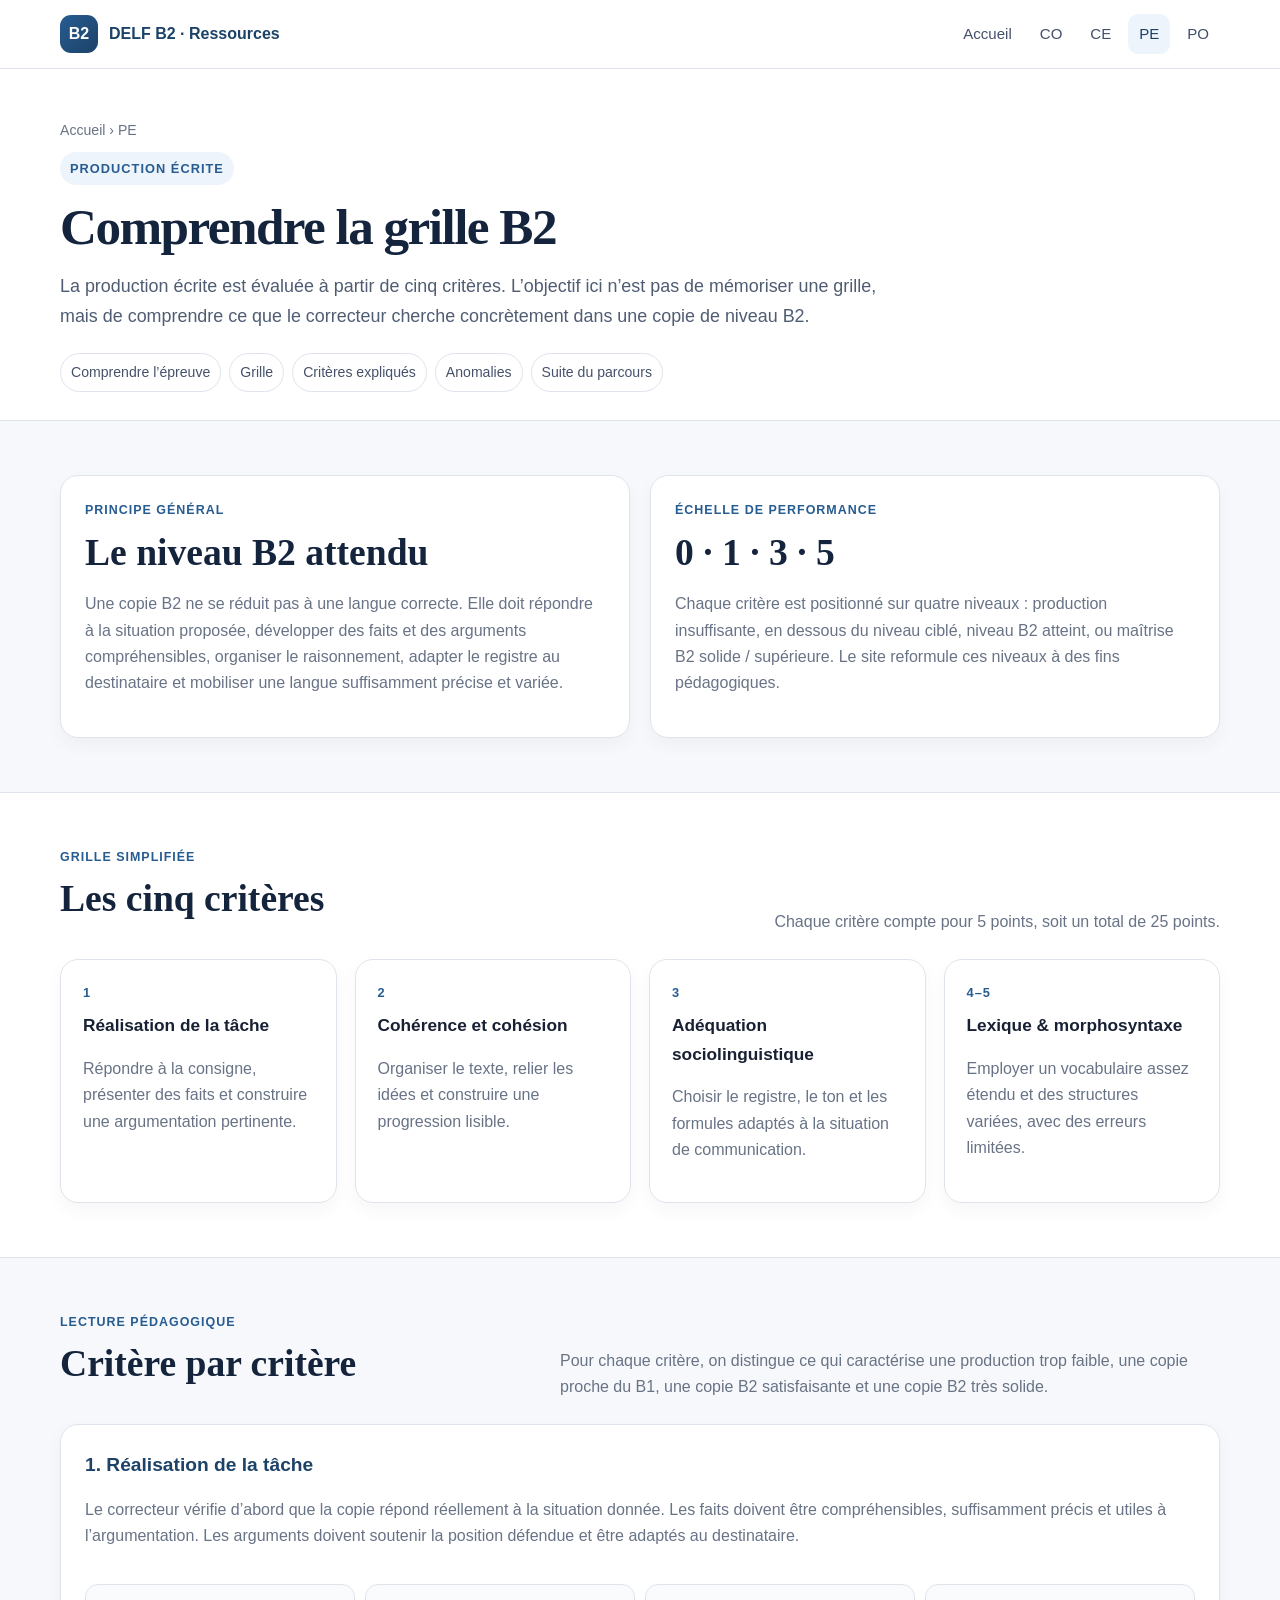
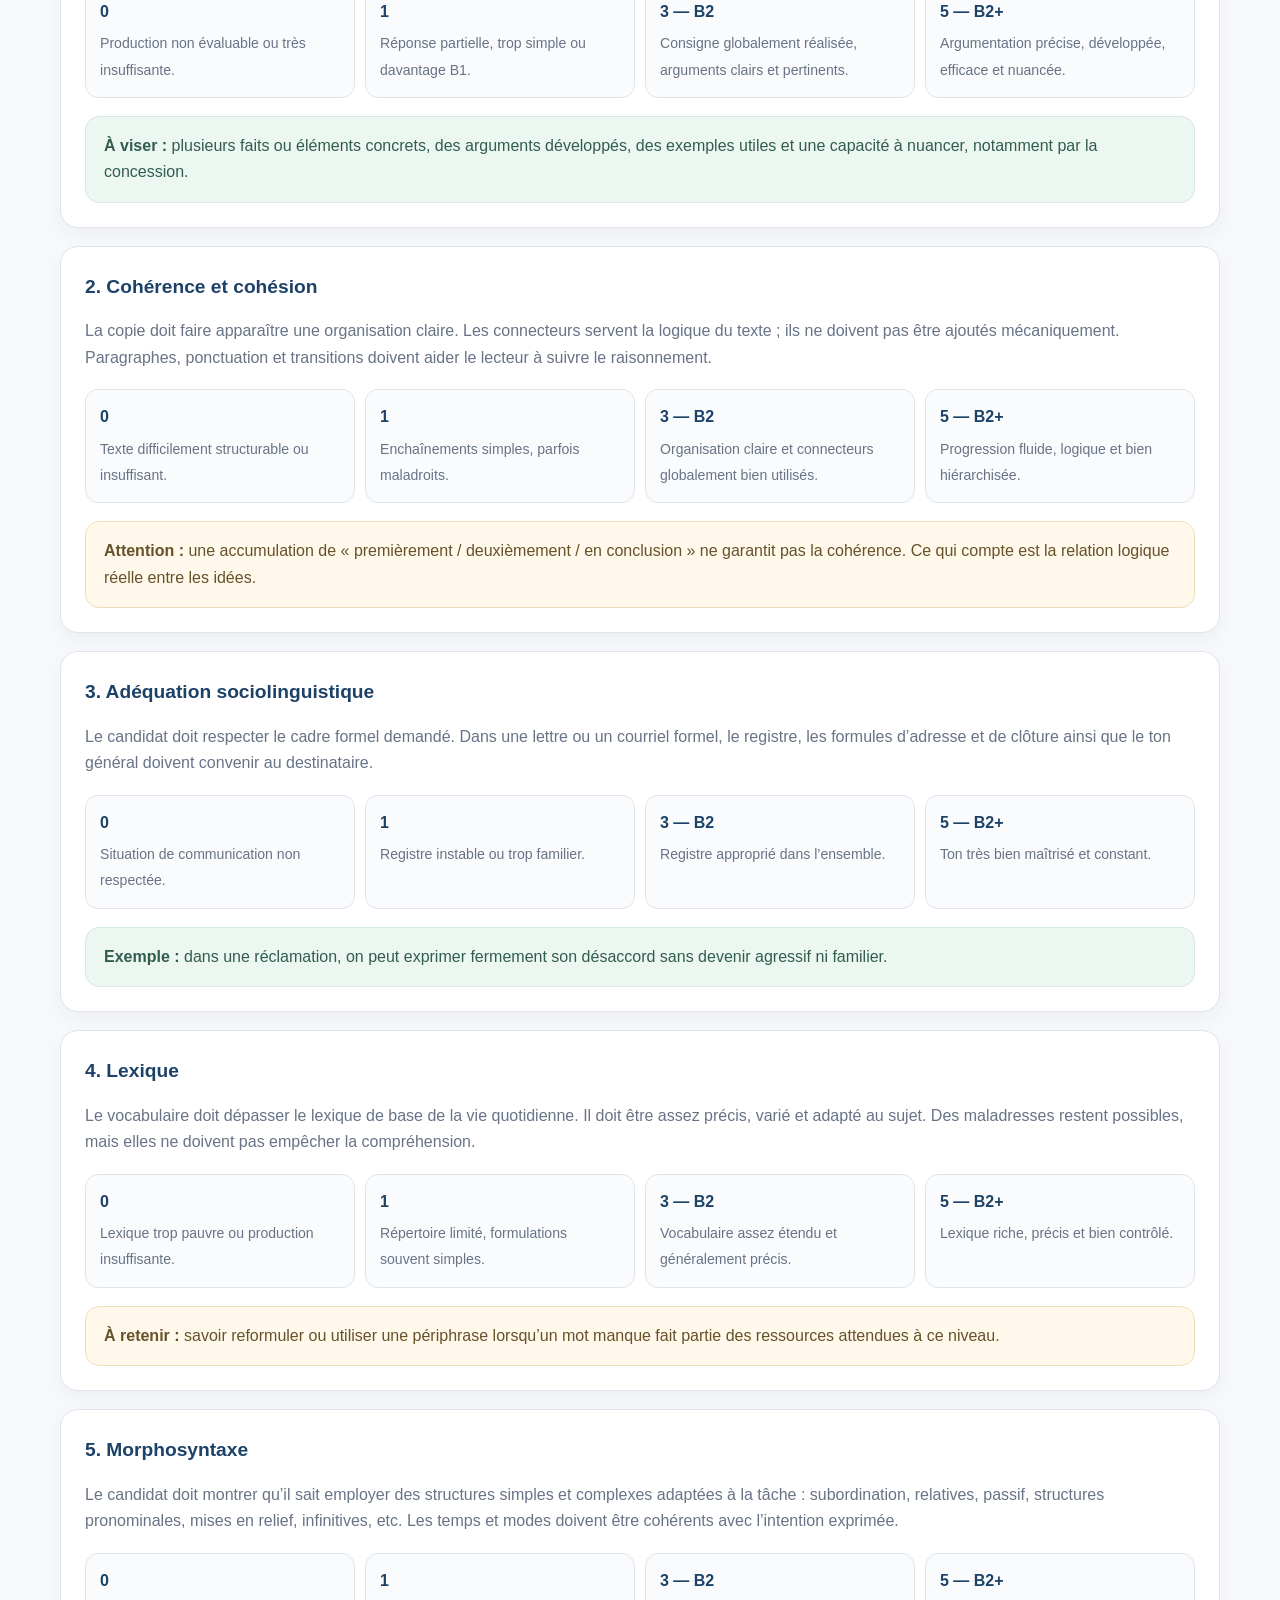
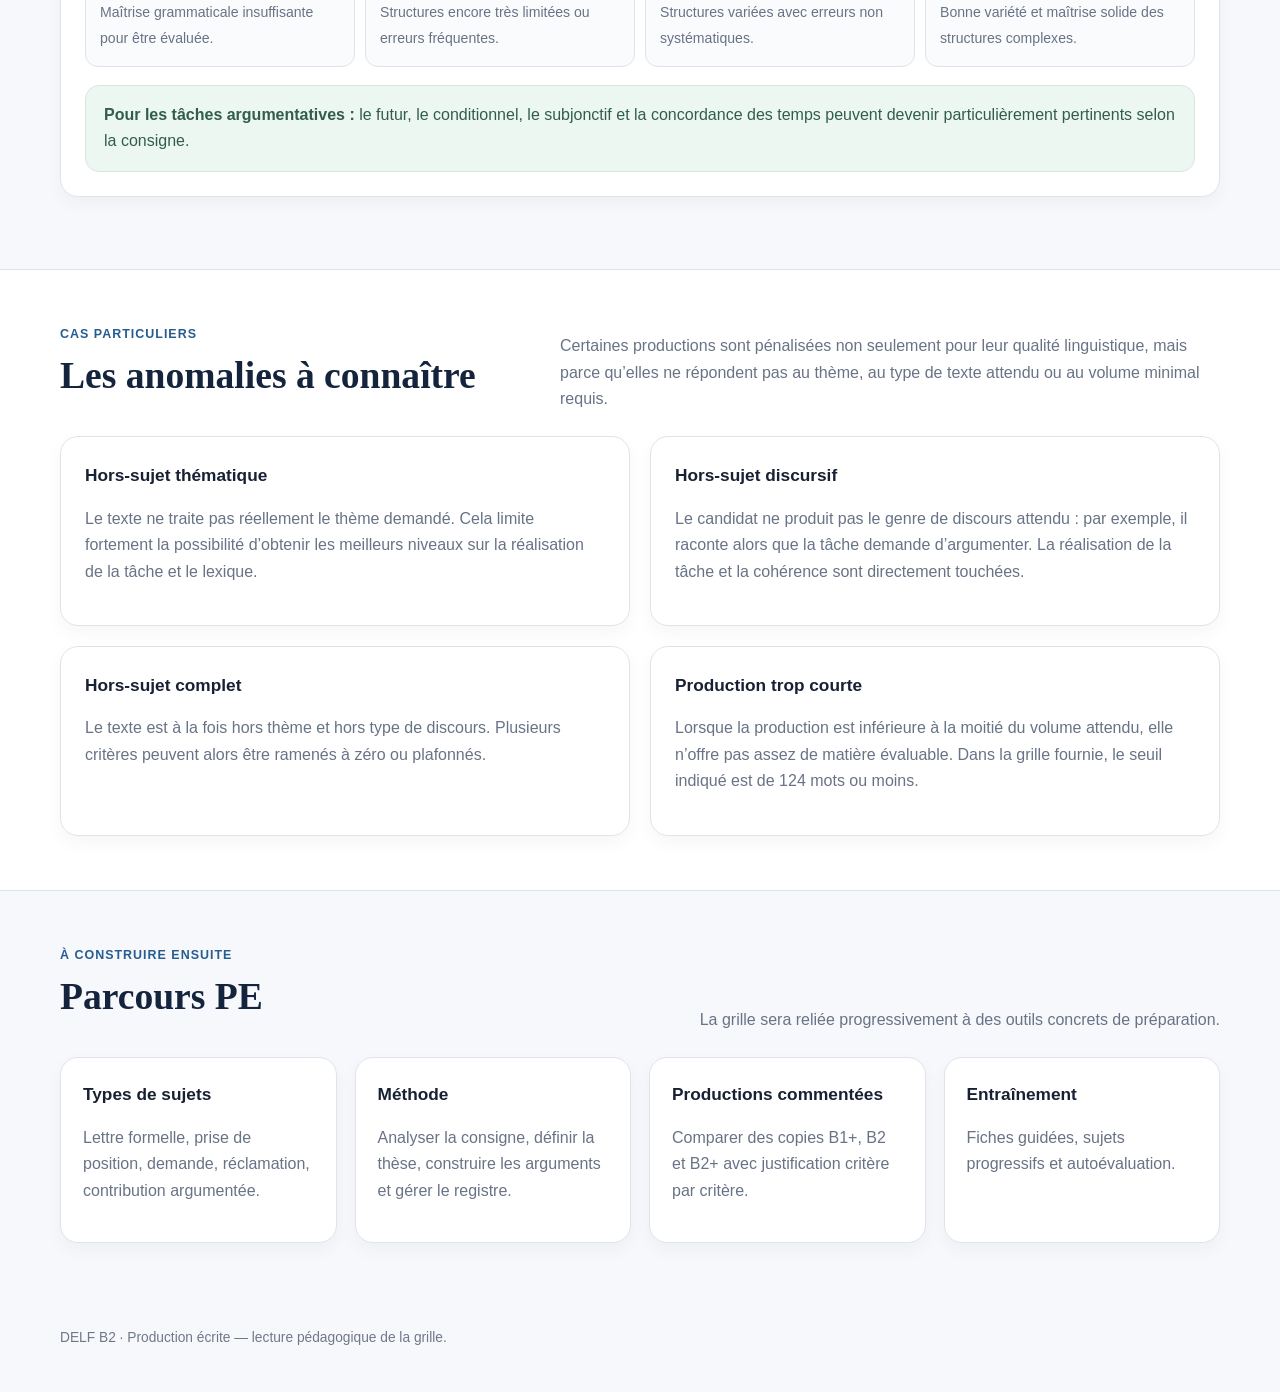
==== pe/index.html @ f99e80ec "Add PE evaluation guide" ====
<!doctype html><html lang="fr"><head><meta charset="utf-8"><meta name="viewport" content="width=device-width,initial-scale=1"><title>PE — DELF B2</title><link rel="stylesheet" href="../assets/style.css"></head><body><header class="topbar"><div class="container nav"><a class="brand" href="../index.html"><span class="brand-mark">B2</span><span>DELF B2 · Ressources</span></a><nav class="nav-links"><a href="../index.html">Accueil</a><a href="../co/">CO</a><a href="../ce/">CE</a><a class="active" href="./">PE</a><a href="../po/">PO</a></nav></div></header><main><section class="page-head"><div class="container"><div class="breadcrumb">Accueil › PE</div><span class="eyebrow">Production écrite</span><h1>Comprendre la grille B2</h1><p class="lede">La production écrite est évaluée à partir de cinq critères. L’objectif ici n’est pas de mémoriser une grille, mais de comprendre ce que le correcteur cherche concrètement dans une copie de niveau B2.</p><div class="subnav"><a href="#epreuve">Comprendre l’épreuve</a><a href="#grille">Grille</a><a href="#criteres">Critères expliqués</a><a href="#anomalies">Anomalies</a><a href="#suite">Suite du parcours</a></div></div></section><section class="section" id="epreuve"><div class="container grid-2"><div class="panel"><div class="kicker">Principe général</div><h2>Le niveau B2 attendu</h2><p>Une copie B2 ne se réduit pas à une langue correcte. Elle doit répondre à la situation proposée, développer des faits et des arguments compréhensibles, organiser le raisonnement, adapter le registre au destinataire et mobiliser une langue suffisamment précise et variée.</p></div><div class="panel"><div class="kicker">Échelle de performance</div><h2>0 · 1 · 3 · 5</h2><p>Chaque critère est positionné sur quatre niveaux : production insuffisante, en dessous du niveau ciblé, niveau B2 atteint, ou maîtrise B2 solide / supérieure. Le site reformule ces niveaux à des fins pédagogiques.</p></div></div></section><section class="section alt" id="grille"><div class="container"><div class="section-intro"><div><div class="kicker">Grille simplifiée</div><h2>Les cinq critères</h2></div><p>Chaque critère compte pour 5 points, soit un total de 25 points.</p></div><div class="grid-4"><div class="card"><div class="card-code">1</div><h3>Réalisation de la tâche</h3><p>Répondre à la consigne, présenter des faits et construire une argumentation pertinente.</p></div><div class="card"><div class="card-code">2</div><h3>Cohérence et cohésion</h3><p>Organiser le texte, relier les idées et construire une progression lisible.</p></div><div class="card"><div class="card-code">3</div><h3>Adéquation sociolinguistique</h3><p>Choisir le registre, le ton et les formules adaptés à la situation de communication.</p></div><div class="card"><div class="card-code">4–5</div><h3>Lexique & morphosyntaxe</h3><p>Employer un vocabulaire assez étendu et des structures variées, avec des erreurs limitées.</p></div></div></div></section><section class="section" id="criteres"><div class="container"><div class="section-intro"><div><div class="kicker">Lecture pédagogique</div><h2>Critère par critère</h2></div><p>Pour chaque critère, on distingue ce qui caractérise une production trop faible, une copie proche du B1, une copie B2 satisfaisante et une copie B2 très solide.</p></div><article class="criterion"><div class="criterion-head"><div><h3>1. Réalisation de la tâche</h3><p>Le correcteur vérifie d’abord que la copie répond réellement à la situation donnée. Les faits doivent être compréhensibles, suffisamment précis et utiles à l’argumentation. Les arguments doivent soutenir la position défendue et être adaptés au destinataire.</p></div></div><div class="scoreline"><div class="score"><strong>0</strong><span>Production non évaluable ou très insuffisante.</span></div><div class="score"><strong>1</strong><span>Réponse partielle, trop simple ou davantage B1.</span></div><div class="score"><strong>3 — B2</strong><span>Consigne globalement réalisée, arguments clairs et pertinents.</span></div><div class="score"><strong>5 — B2+</strong><span>Argumentation précise, développée, efficace et nuancée.</span></div></div><div class="callout good"><strong>À viser :</strong> plusieurs faits ou éléments concrets, des arguments développés, des exemples utiles et une capacité à nuancer, notamment par la concession.</div></article><article class="criterion"><h3>2. Cohérence et cohésion</h3><p>La copie doit faire apparaître une organisation claire. Les connecteurs servent la logique du texte ; ils ne doivent pas être ajoutés mécaniquement. Paragraphes, ponctuation et transitions doivent aider le lecteur à suivre le raisonnement.</p><div class="scoreline"><div class="score"><strong>0</strong><span>Texte difficilement structurable ou insuffisant.</span></div><div class="score"><strong>1</strong><span>Enchaînements simples, parfois maladroits.</span></div><div class="score"><strong>3 — B2</strong><span>Organisation claire et connecteurs globalement bien utilisés.</span></div><div class="score"><strong>5 — B2+</strong><span>Progression fluide, logique et bien hiérarchisée.</span></div></div><div class="callout"><strong>Attention :</strong> une accumulation de « premièrement / deuxièmement / en conclusion » ne garantit pas la cohérence. Ce qui compte est la relation logique réelle entre les idées.</div></article><article class="criterion"><h3>3. Adéquation sociolinguistique</h3><p>Le candidat doit respecter le cadre formel demandé. Dans une lettre ou un courriel formel, le registre, les formules d’adresse et de clôture ainsi que le ton général doivent convenir au destinataire.</p><div class="scoreline"><div class="score"><strong>0</strong><span>Situation de communication non respectée.</span></div><div class="score"><strong>1</strong><span>Registre instable ou trop familier.</span></div><div class="score"><strong>3 — B2</strong><span>Registre approprié dans l’ensemble.</span></div><div class="score"><strong>5 — B2+</strong><span>Ton très bien maîtrisé et constant.</span></div></div><div class="callout good"><strong>Exemple :</strong> dans une réclamation, on peut exprimer fermement son désaccord sans devenir agressif ni familier.</div></article><article class="criterion"><h3>4. Lexique</h3><p>Le vocabulaire doit dépasser le lexique de base de la vie quotidienne. Il doit être assez précis, varié et adapté au sujet. Des maladresses restent possibles, mais elles ne doivent pas empêcher la compréhension.</p><div class="scoreline"><div class="score"><strong>0</strong><span>Lexique trop pauvre ou production insuffisante.</span></div><div class="score"><strong>1</strong><span>Répertoire limité, formulations souvent simples.</span></div><div class="score"><strong>3 — B2</strong><span>Vocabulaire assez étendu et généralement précis.</span></div><div class="score"><strong>5 — B2+</strong><span>Lexique riche, précis et bien contrôlé.</span></div></div><div class="callout"><strong>À retenir :</strong> savoir reformuler ou utiliser une périphrase lorsqu’un mot manque fait partie des ressources attendues à ce niveau.</div></article><article class="criterion"><h3>5. Morphosyntaxe</h3><p>Le candidat doit montrer qu’il sait employer des structures simples et complexes adaptées à la tâche : subordination, relatives, passif, structures pronominales, mises en relief, infinitives, etc. Les temps et modes doivent être cohérents avec l’intention exprimée.</p><div class="scoreline"><div class="score"><strong>0</strong><span>Maîtrise grammaticale insuffisante pour être évaluée.</span></div><div class="score"><strong>1</strong><span>Structures encore très limitées ou erreurs fréquentes.</span></div><div class="score"><strong>3 — B2</strong><span>Structures variées avec erreurs non systématiques.</span></div><div class="score"><strong>5 — B2+</strong><span>Bonne variété et maîtrise solide des structures complexes.</span></div></div><div class="callout good"><strong>Pour les tâches argumentatives :</strong> le futur, le conditionnel, le subjonctif et la concordance des temps peuvent devenir particulièrement pertinents selon la consigne.</div></article></div></section><section class="section alt" id="anomalies"><div class="container"><div class="section-intro"><div><div class="kicker">Cas particuliers</div><h2>Les anomalies à connaître</h2></div><p>Certaines productions sont pénalisées non seulement pour leur qualité linguistique, mais parce qu’elles ne répondent pas au thème, au type de texte attendu ou au volume minimal requis.</p></div><div class="grid-2"><div class="panel"><h3>Hors-sujet thématique</h3><p>Le texte ne traite pas réellement le thème demandé. Cela limite fortement la possibilité d’obtenir les meilleurs niveaux sur la réalisation de la tâche et le lexique.</p></div><div class="panel"><h3>Hors-sujet discursif</h3><p>Le candidat ne produit pas le genre de discours attendu : par exemple, il raconte alors que la tâche demande d’argumenter. La réalisation de la tâche et la cohérence sont directement touchées.</p></div><div class="panel"><h3>Hors-sujet complet</h3><p>Le texte est à la fois hors thème et hors type de discours. Plusieurs critères peuvent alors être ramenés à zéro ou plafonnés.</p></div><div class="panel"><h3>Production trop courte</h3><p>Lorsque la production est inférieure à la moitié du volume attendu, elle n’offre pas assez de matière évaluable. Dans la grille fournie, le seuil indiqué est de 124 mots ou moins.</p></div></div></section><section class="section" id="suite"><div class="container"><div class="section-intro"><div><div class="kicker">À construire ensuite</div><h2>Parcours PE</h2></div><p>La grille sera reliée progressivement à des outils concrets de préparation.</p></div><div class="grid-4"><div class="card"><h3>Types de sujets</h3><p>Lettre formelle, prise de position, demande, réclamation, contribution argumentée.</p></div><div class="card"><h3>Méthode</h3><p>Analyser la consigne, définir la thèse, construire les arguments et gérer le registre.</p></div><div class="card"><h3>Productions commentées</h3><p>Comparer des copies B1+, B2 et B2+ avec justification critère par critère.</p></div><div class="card"><h3>Entraînement</h3><p>Fiches guidées, sujets progressifs et autoévaluation.</p></div></div></div></section></main><footer class="footer"><div class="container">DELF B2 · Production écrite — lecture pédagogique de la grille.</div></footer></body></html>
---- assets/style.css ----
:root{--ink:#182033;--muted:#687386;--paper:#f7f8fb;--card:#fff;--line:#dfe4ec;--brand:#275c91;--brand-dark:#1c4268;--soft:#edf4fb;--accent:#b55a42;--green:#2e6c57;--radius:18px;--shadow:0 10px 28px rgba(24,32,51,.08)}*{box-sizing:border-box}html{scroll-behavior:smooth}body{margin:0;background:var(--paper);color:var(--ink);font-family:Inter,"Noto Sans SC","PingFang SC","Microsoft YaHei",Arial,sans-serif;line-height:1.65}a{color:inherit;text-decoration:none}.container{width:min(1160px,calc(100% - 40px));margin:0 auto}.topbar{position:sticky;top:0;z-index:20;background:rgba(255,255,255,.96);border-bottom:1px solid var(--line);backdrop-filter:blur(10px)}.nav{min-height:68px;display:flex;align-items:center;gap:22px}.brand{display:flex;align-items:center;gap:11px;font-weight:800;color:var(--brand-dark);white-space:nowrap}.brand-mark{width:38px;height:38px;border-radius:11px;background:linear-gradient(135deg,var(--brand),var(--brand-dark));color:#fff;display:grid;place-items:center;font-weight:800}.nav-links{margin-left:auto;display:flex;gap:6px;flex-wrap:wrap}.nav-links a{padding:8px 11px;border-radius:10px;color:#43506a;font-size:.94rem}.nav-links a:hover,.nav-links a.active{background:var(--soft);color:var(--brand-dark)}.hero{padding:72px 0 54px;background:linear-gradient(180deg,#fff 0%,var(--paper) 100%);border-bottom:1px solid var(--line)}.eyebrow{display:inline-flex;padding:6px 10px;border-radius:999px;background:var(--soft);color:var(--brand);font-size:.8rem;font-weight:800;letter-spacing:.08em;text-transform:uppercase}h1,h2{font-family:Georgia,"Times New Roman","Noto Serif SC",serif;color:#15243d}h1{font-size:clamp(2.4rem,5vw,4.7rem);line-height:1.03;letter-spacing:-.03em;margin:16px 0 18px}h2{font-size:clamp(1.55rem,3vw,2.35rem);margin:0 0 14px;line-height:1.2}h3{margin:0 0 10px;font-size:1.08rem}.lede{max-width:820px;color:#4f5c72;font-size:1.12rem;margin:0}.section{padding:54px 0}.section.alt{background:#fff;border-top:1px solid var(--line);border-bottom:1px solid var(--line)}.section-intro{display:flex;justify-content:space-between;align-items:end;gap:26px;margin-bottom:24px}.section-intro p{max-width:660px;margin:0;color:var(--muted)}.grid-4{display:grid;grid-template-columns:repeat(4,minmax(0,1fr));gap:18px}.grid-2{display:grid;grid-template-columns:repeat(2,minmax(0,1fr));gap:20px}.card,.panel,.criterion{background:var(--card);border:1px solid var(--line);border-radius:var(--radius);box-shadow:0 7px 18px rgba(24,32,51,.04)}.card{padding:22px;transition:.18s ease}.card:hover{transform:translateY(-2px);box-shadow:var(--shadow)}.card-code{font-size:.8rem;color:var(--brand);font-weight:800;letter-spacing:.08em;margin-bottom:8px}.card p,.panel p,.criterion p{color:var(--muted)}.arrow{display:inline-block;margin-top:8px;color:var(--brand);font-weight:700}.panel{padding:24px}.kicker{font-size:.78rem;text-transform:uppercase;letter-spacing:.08em;font-weight:800;color:var(--brand);margin-bottom:9px}.page-head{padding:50px 0 28px;background:#fff;border-bottom:1px solid var(--line)}.page-head h1{font-size:clamp(2.2rem,4vw,3.6rem)}.breadcrumb{font-size:.88rem;color:var(--muted);margin-bottom:10px}.subnav{display:flex;flex-wrap:wrap;gap:8px;margin-top:22px}.subnav a{padding:7px 10px;border:1px solid var(--line);border-radius:999px;background:#fff;font-size:.88rem;color:#46526a}.criterion{padding:24px;margin-bottom:18px}.criterion-head{display:flex;gap:14px;align-items:flex-start;justify-content:space-between}.criterion h3{color:var(--brand-dark);font-size:1.2rem}.scoreline{display:grid;grid-template-columns:repeat(4,1fr);gap:10px;margin:18px 0}.score{border:1px solid var(--line);border-radius:13px;padding:14px;background:#fafbfd}.score strong{display:block;color:var(--brand-dark);margin-bottom:5px}.score span{font-size:.88rem;color:var(--muted)}.callout{padding:16px 18px;border-radius:14px;background:#fff8eb;border:1px solid #efdfb8;color:#655229}.good{background:#edf7f2;border-color:#d5e9df;color:#315d4d}.warning{background:#fff0ec;border-color:#efd6ce;color:#6d4036}.list{padding-left:20px}.list li{margin:6px 0}.footer{padding:30px 0 42px;color:#6f7889;font-size:.86rem}.muted{color:var(--muted)}@media(max-width:900px){.grid-4{grid-template-columns:repeat(2,1fr)}.grid-2,.scoreline{grid-template-columns:1fr 1fr}.nav{align-items:flex-start;padding:12px 0}.nav-links{margin-left:0}}@media(max-width:640px){.container{width:min(100% - 24px,1160px)}.grid-4,.grid-2,.scoreline{grid-template-columns:1fr}.nav{flex-wrap:wrap}.nav-links{width:100%;overflow:auto;flex-wrap:nowrap}.nav-links a{white-space:nowrap}.section-intro{display:block}.section-intro p{margin-top:8px}.hero{padding-top:48px}}
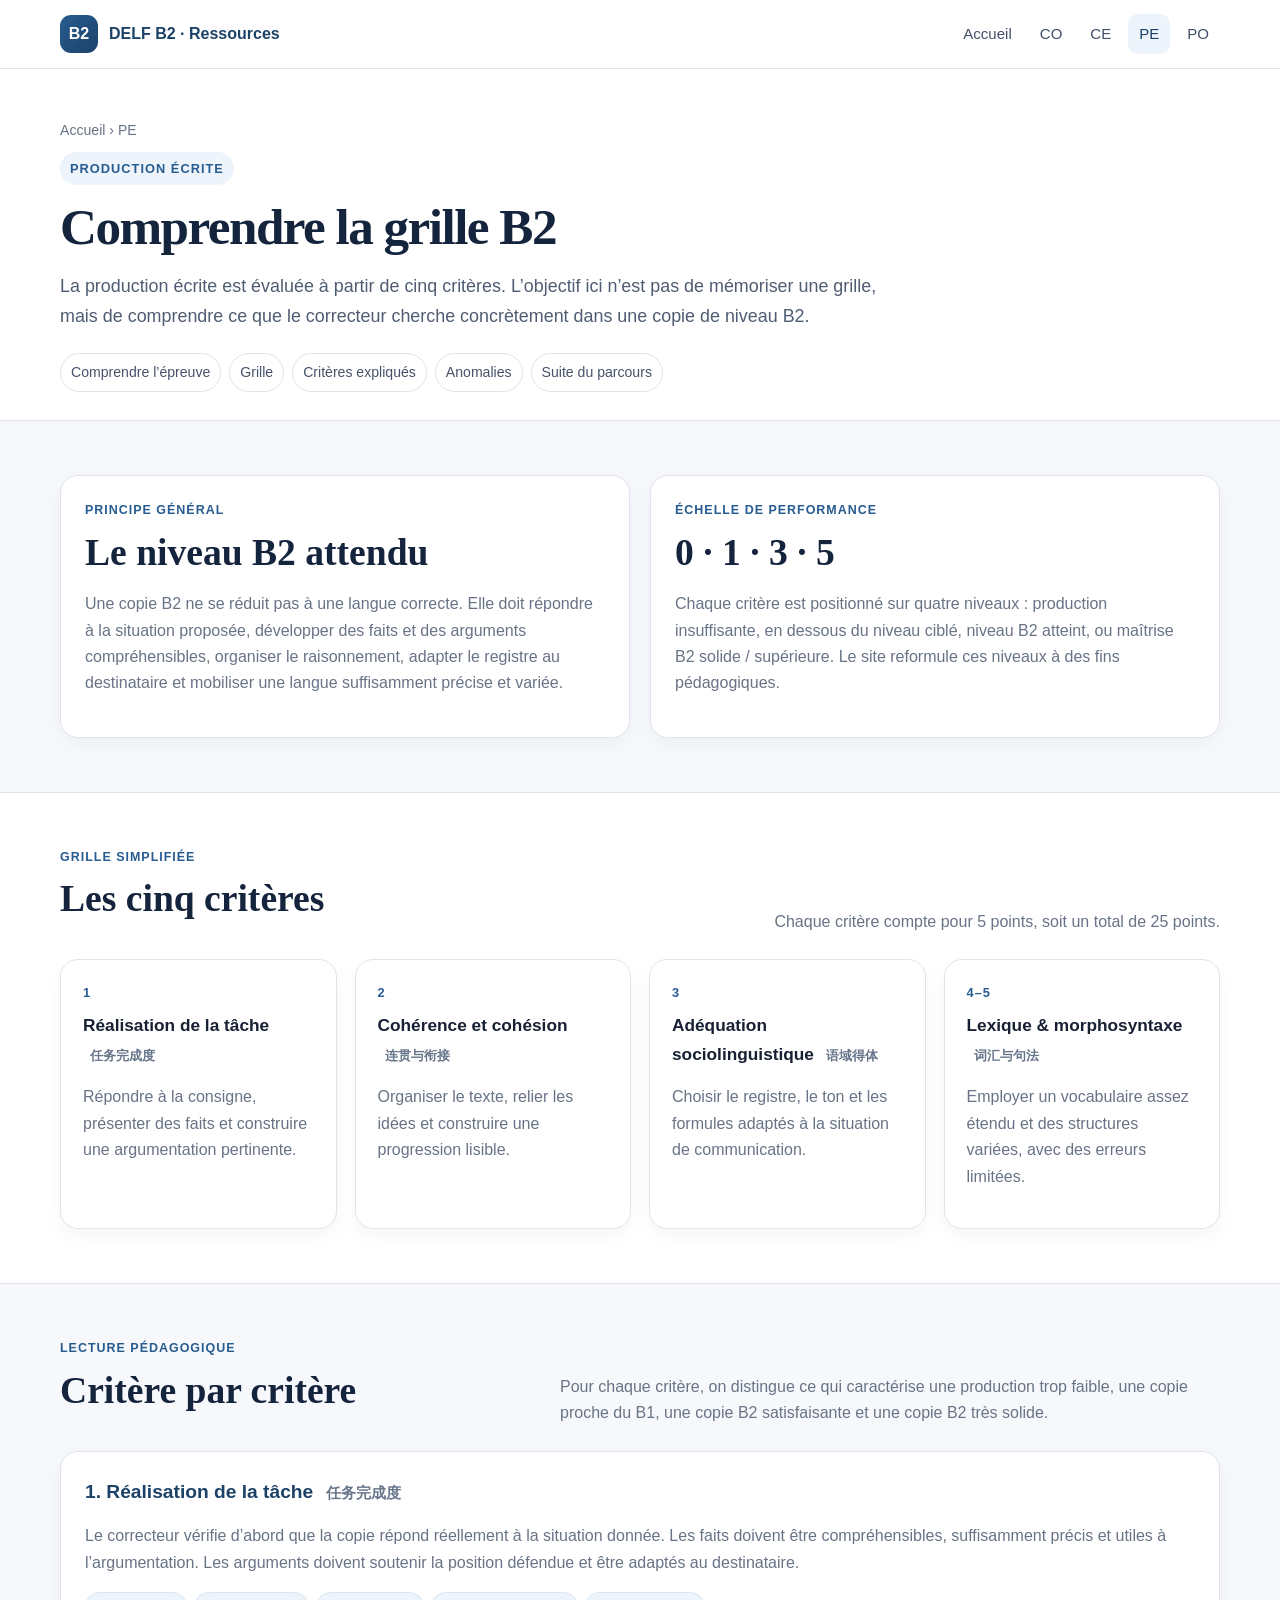
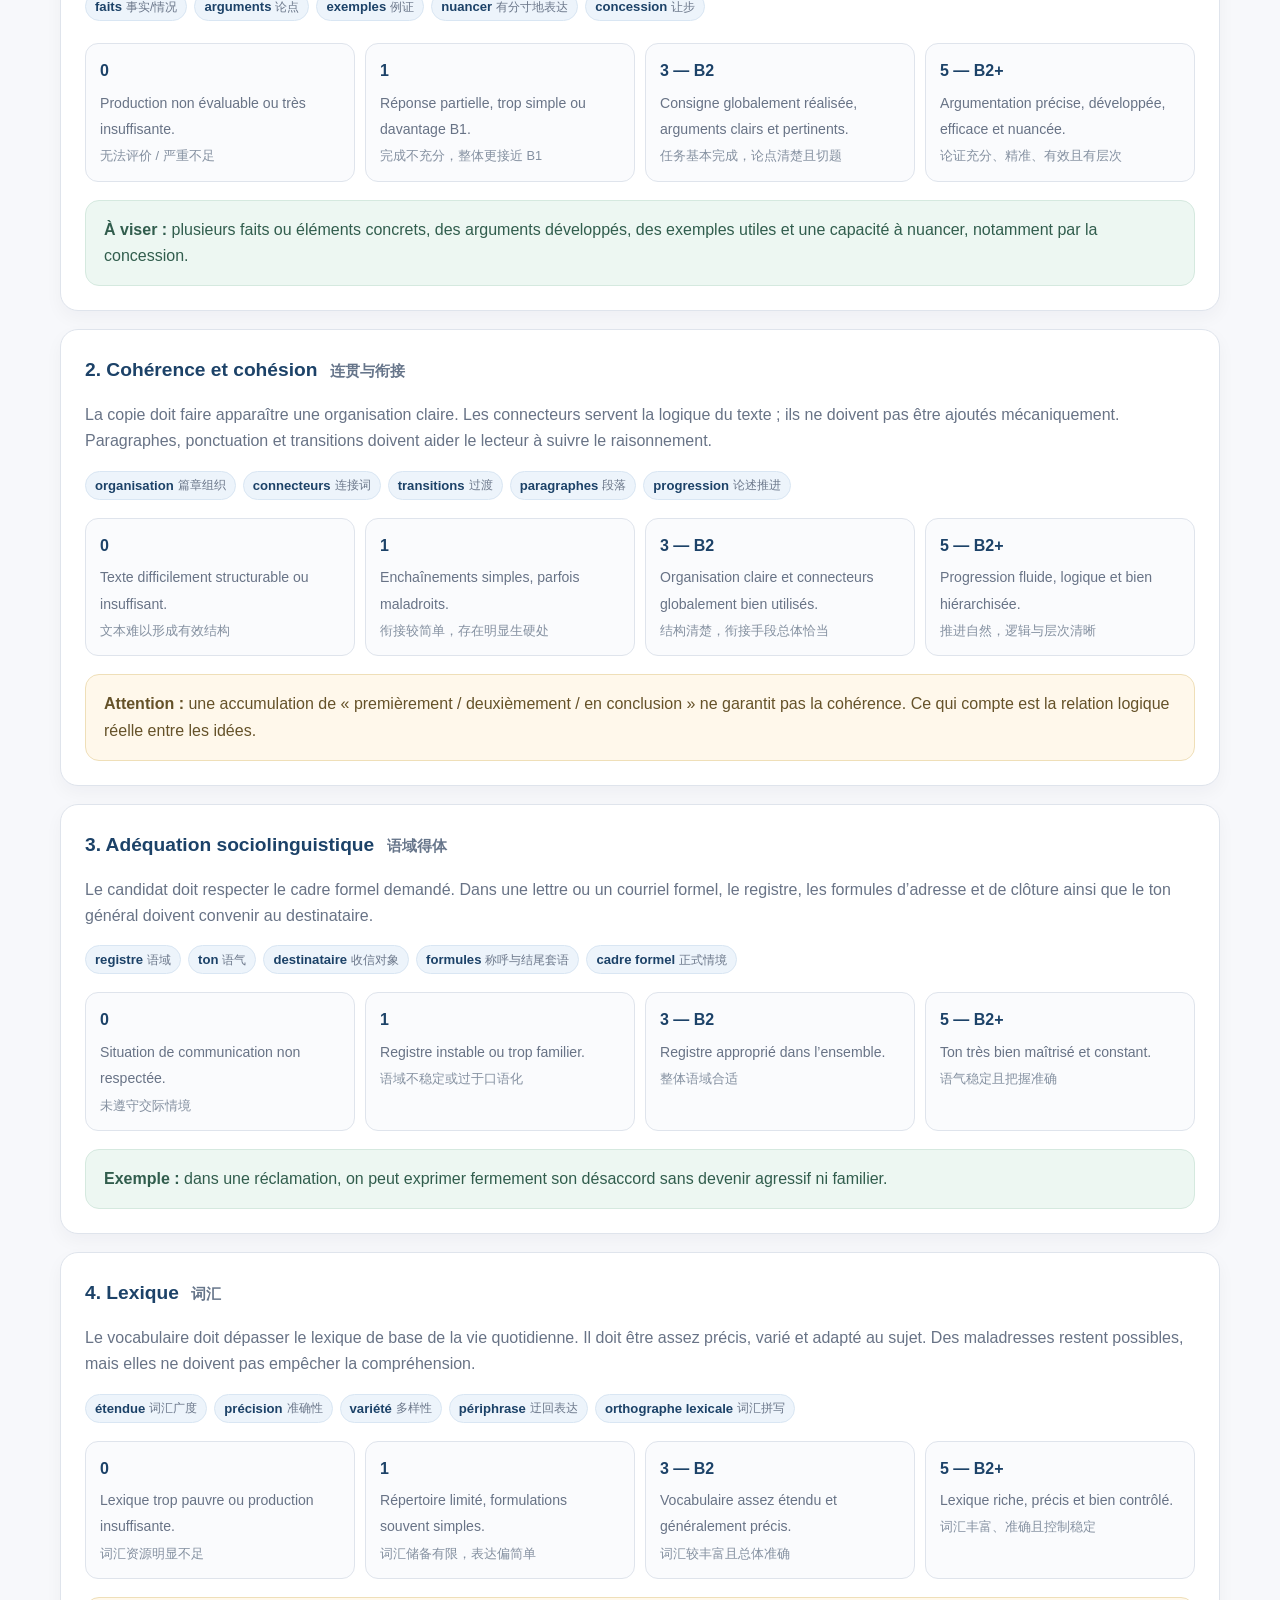
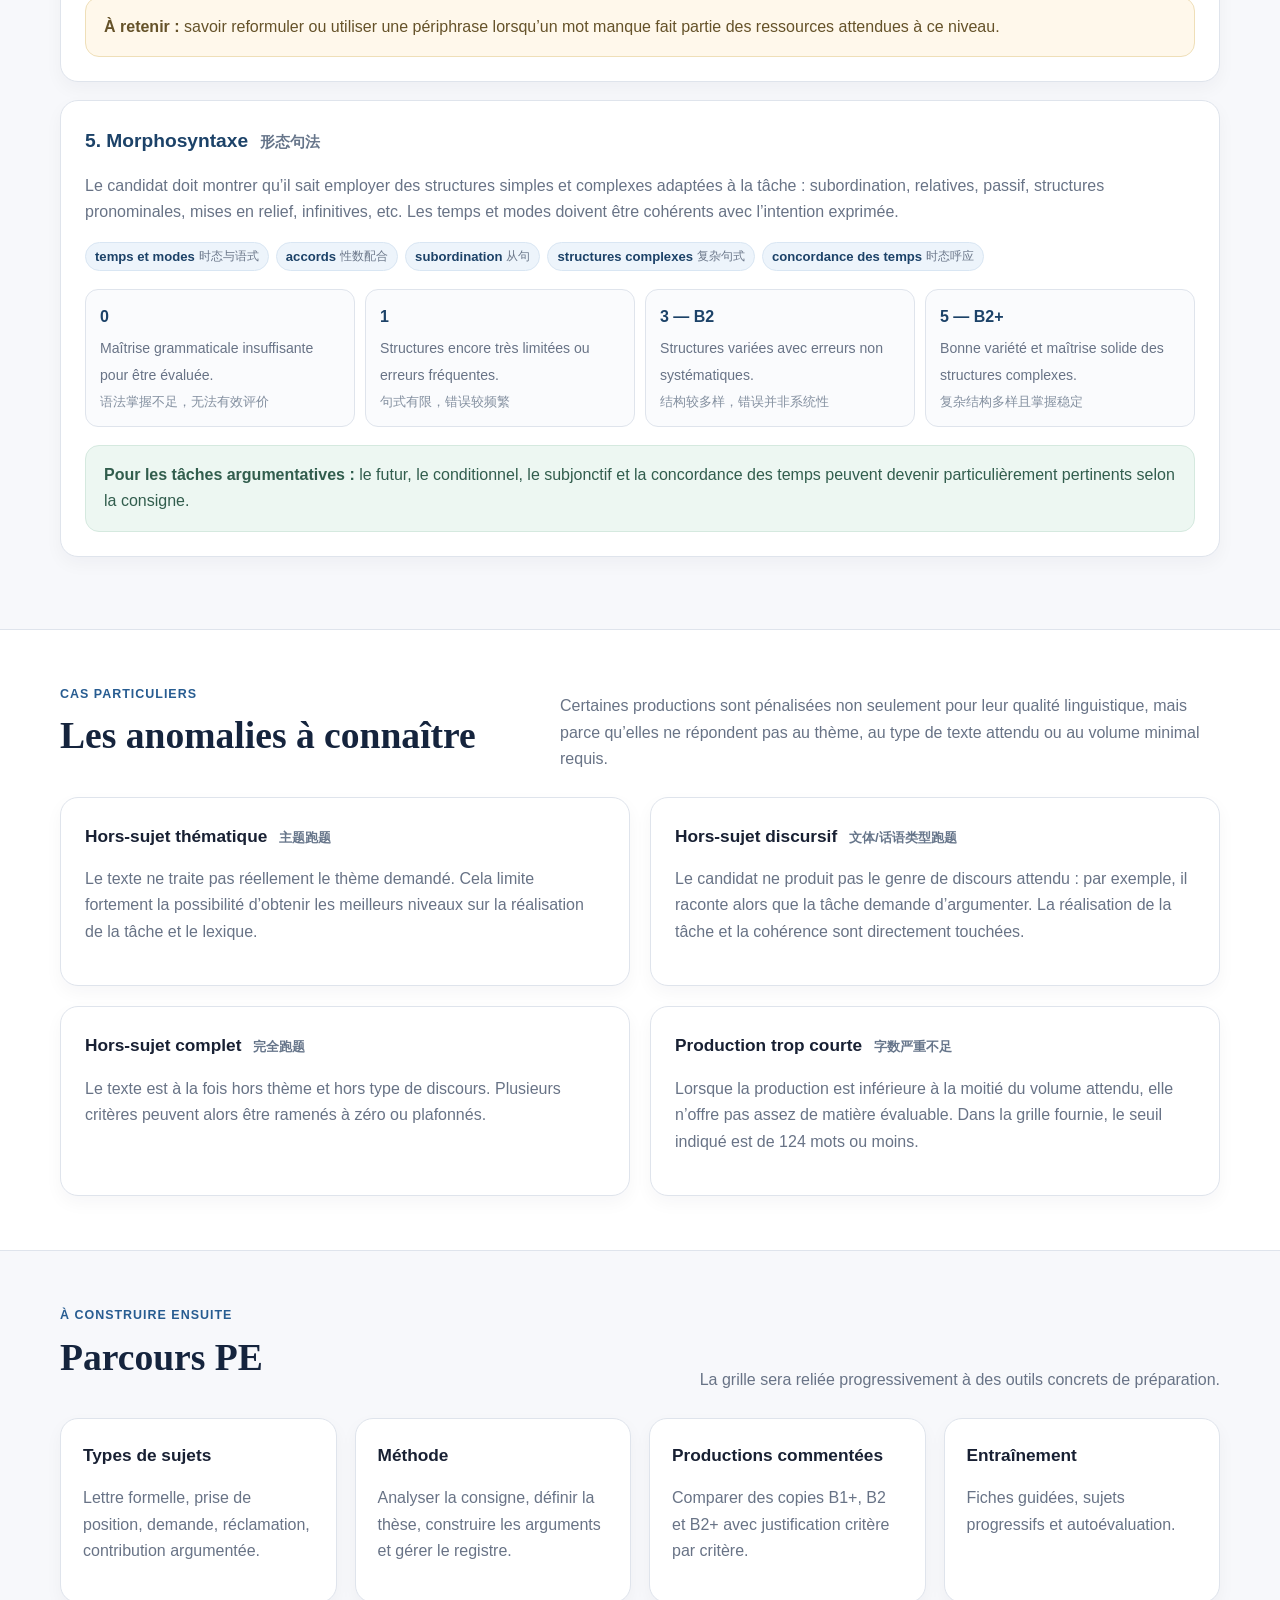
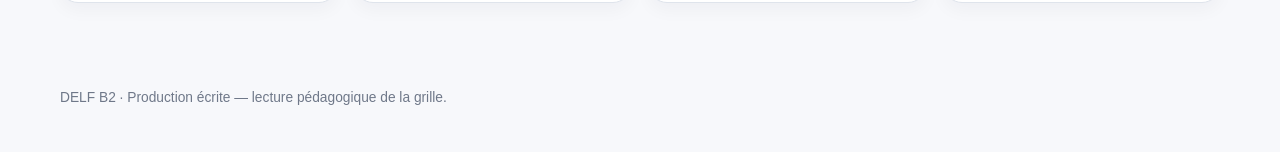
==== commit b86b7443: "Add Chinese keyword support to PE criteria" ====
--- a/pe/index.html
+++ b/pe/index.html
@@ -1 +1 @@
-<!doctype html><html lang="fr"><head><meta charset="utf-8"><meta name="viewport" content="width=device-width,initial-scale=1"><title>PE — DELF B2</title><link rel="stylesheet" href="../assets/style.css"></head><body><header class="topbar"><div class="container nav"><a class="brand" href="../index.html"><span class="brand-mark">B2</span><span>DELF B2 · Ressources</span></a><nav class="nav-links"><a href="../index.html">Accueil</a><a href="../co/">CO</a><a href="../ce/">CE</a><a class="active" href="./">PE</a><a href="../po/">PO</a></nav></div></header><main><section class="page-head"><div class="container"><div class="breadcrumb">Accueil › PE</div><span class="eyebrow">Production écrite</span><h1>Comprendre la grille B2</h1><p class="lede">La production écrite est évaluée à partir de cinq critères. L’objectif ici n’est pas de mémoriser une grille, mais de comprendre ce que le correcteur cherche concrètement dans une copie de niveau B2.</p><div class="subnav"><a href="#epreuve">Comprendre l’épreuve</a><a href="#grille">Grille</a><a href="#criteres">Critères expliqués</a><a href="#anomalies">Anomalies</a><a href="#suite">Suite du parcours</a></div></div></section><section class="section" id="epreuve"><div class="container grid-2"><div class="panel"><div class="kicker">Principe général</div><h2>Le niveau B2 attendu</h2><p>Une copie B2 ne se réduit pas à une langue correcte. Elle doit répondre à la situation proposée, développer des faits et des arguments compréhensibles, organiser le raisonnement, adapter le registre au destinataire et mobiliser une langue suffisamment précise et variée.</p></div><div class="panel"><div class="kicker">Échelle de performance</div><h2>0 · 1 · 3 · 5</h2><p>Chaque critère est positionné sur quatre niveaux : production insuffisante, en dessous du niveau ciblé, niveau B2 atteint, ou maîtrise B2 solide / supérieure. Le site reformule ces niveaux à des fins pédagogiques.</p></div></div></section><section class="section alt" id="grille"><div class="container"><div class="section-intro"><div><div class="kicker">Grille simplifiée</div><h2>Les cinq critères</h2></div><p>Chaque critère compte pour 5 points, soit un total de 25 points.</p></div><div class="grid-4"><div class="card"><div class="card-code">1</div><h3>Réalisation de la tâche</h3><p>Répondre à la consigne, présenter des faits et construire une argumentation pertinente.</p></div><div class="card"><div class="card-code">2</div><h3>Cohérence et cohésion</h3><p>Organiser le texte, relier les idées et construire une progression lisible.</p></div><div class="card"><div class="card-code">3</div><h3>Adéquation sociolinguistique</h3><p>Choisir le registre, le ton et les formules adaptés à la situation de communication.</p></div><div class="card"><div class="card-code">4–5</div><h3>Lexique & morphosyntaxe</h3><p>Employer un vocabulaire assez étendu et des structures variées, avec des erreurs limitées.</p></div></div></div></section><section class="section" id="criteres"><div class="container"><div class="section-intro"><div><div class="kicker">Lecture pédagogique</div><h2>Critère par critère</h2></div><p>Pour chaque critère, on distingue ce qui caractérise une production trop faible, une copie proche du B1, une copie B2 satisfaisante et une copie B2 très solide.</p></div><article class="criterion"><div class="criterion-head"><div><h3>1. Réalisation de la tâche</h3><p>Le correcteur vérifie d’abord que la copie répond réellement à la situation donnée. Les faits doivent être compréhensibles, suffisamment précis et utiles à l’argumentation. Les arguments doivent soutenir la position défendue et être adaptés au destinataire.</p></div></div><div class="scoreline"><div class="score"><strong>0</strong><span>Production non évaluable ou très insuffisante.</span></div><div class="score"><strong>1</strong><span>Réponse partielle, trop simple ou davantage B1.</span></div><div class="score"><strong>3 — B2</strong><span>Consigne globalement réalisée, arguments clairs et pertinents.</span></div><div class="score"><strong>5 — B2+</strong><span>Argumentation précise, développée, efficace et nuancée.</span></div></div><div class="callout good"><strong>À viser :</strong> plusieurs faits ou éléments concrets, des arguments développés, des exemples utiles et une capacité à nuancer, notamment par la concession.</div></article><article class="criterion"><h3>2. Cohérence et cohésion</h3><p>La copie doit faire apparaître une organisation claire. Les connecteurs servent la logique du texte ; ils ne doivent pas être ajoutés mécaniquement. Paragraphes, ponctuation et transitions doivent aider le lecteur à suivre le raisonnement.</p><div class="scoreline"><div class="score"><strong>0</strong><span>Texte difficilement structurable ou insuffisant.</span></div><div class="score"><strong>1</strong><span>Enchaînements simples, parfois maladroits.</span></div><div class="score"><strong>3 — B2</strong><span>Organisation claire et connecteurs globalement bien utilisés.</span></div><div class="score"><strong>5 — B2+</strong><span>Progression fluide, logique et bien hiérarchisée.</span></div></div><div class="callout"><strong>Attention :</strong> une accumulation de « premièrement / deuxièmement / en conclusion » ne garantit pas la cohérence. Ce qui compte est la relation logique réelle entre les idées.</div></article><article class="criterion"><h3>3. Adéquation sociolinguistique</h3><p>Le candidat doit respecter le cadre formel demandé. Dans une lettre ou un courriel formel, le registre, les formules d’adresse et de clôture ainsi que le ton général doivent convenir au destinataire.</p><div class="scoreline"><div class="score"><strong>0</strong><span>Situation de communication non respectée.</span></div><div class="score"><strong>1</strong><span>Registre instable ou trop familier.</span></div><div class="score"><strong>3 — B2</strong><span>Registre approprié dans l’ensemble.</span></div><div class="score"><strong>5 — B2+</strong><span>Ton très bien maîtrisé et constant.</span></div></div><div class="callout good"><strong>Exemple :</strong> dans une réclamation, on peut exprimer fermement son désaccord sans devenir agressif ni familier.</div></article><article class="criterion"><h3>4. Lexique</h3><p>Le vocabulaire doit dépasser le lexique de base de la vie quotidienne. Il doit être assez précis, varié et adapté au sujet. Des maladresses restent possibles, mais elles ne doivent pas empêcher la compréhension.</p><div class="scoreline"><div class="score"><strong>0</strong><span>Lexique trop pauvre ou production insuffisante.</span></div><div class="score"><strong>1</strong><span>Répertoire limité, formulations souvent simples.</span></div><div class="score"><strong>3 — B2</strong><span>Vocabulaire assez étendu et généralement précis.</span></div><div class="score"><strong>5 — B2+</strong><span>Lexique riche, précis et bien contrôlé.</span></div></div><div class="callout"><strong>À retenir :</strong> savoir reformuler ou utiliser une périphrase lorsqu’un mot manque fait partie des ressources attendues à ce niveau.</div></article><article class="criterion"><h3>5. Morphosyntaxe</h3><p>Le candidat doit montrer qu’il sait employer des structures simples et complexes adaptées à la tâche : subordination, relatives, passif, structures pronominales, mises en relief, infinitives, etc. Les temps et modes doivent être cohérents avec l’intention exprimée.</p><div class="scoreline"><div class="score"><strong>0</strong><span>Maîtrise grammaticale insuffisante pour être évaluée.</span></div><div class="score"><strong>1</strong><span>Structures encore très limitées ou erreurs fréquentes.</span></div><div class="score"><strong>3 — B2</strong><span>Structures variées avec erreurs non systématiques.</span></div><div class="score"><strong>5 — B2+</strong><span>Bonne variété et maîtrise solide des structures complexes.</span></div></div><div class="callout good"><strong>Pour les tâches argumentatives :</strong> le futur, le conditionnel, le subjonctif et la concordance des temps peuvent devenir particulièrement pertinents selon la consigne.</div></article></div></section><section class="section alt" id="anomalies"><div class="container"><div class="section-intro"><div><div class="kicker">Cas particuliers</div><h2>Les anomalies à connaître</h2></div><p>Certaines productions sont pénalisées non seulement pour leur qualité linguistique, mais parce qu’elles ne répondent pas au thème, au type de texte attendu ou au volume minimal requis.</p></div><div class="grid-2"><div class="panel"><h3>Hors-sujet thématique</h3><p>Le texte ne traite pas réellement le thème demandé. Cela limite fortement la possibilité d’obtenir les meilleurs niveaux sur la réalisation de la tâche et le lexique.</p></div><div class="panel"><h3>Hors-sujet discursif</h3><p>Le candidat ne produit pas le genre de discours attendu : par exemple, il raconte alors que la tâche demande d’argumenter. La réalisation de la tâche et la cohérence sont directement touchées.</p></div><div class="panel"><h3>Hors-sujet complet</h3><p>Le texte est à la fois hors thème et hors type de discours. Plusieurs critères peuvent alors être ramenés à zéro ou plafonnés.</p></div><div class="panel"><h3>Production trop courte</h3><p>Lorsque la production est inférieure à la moitié du volume attendu, elle n’offre pas assez de matière évaluable. Dans la grille fournie, le seuil indiqué est de 124 mots ou moins.</p></div></div></section><section class="section" id="suite"><div class="container"><div class="section-intro"><div><div class="kicker">À construire ensuite</div><h2>Parcours PE</h2></div><p>La grille sera reliée progressivement à des outils concrets de préparation.</p></div><div class="grid-4"><div class="card"><h3>Types de sujets</h3><p>Lettre formelle, prise de position, demande, réclamation, contribution argumentée.</p></div><div class="card"><h3>Méthode</h3><p>Analyser la consigne, définir la thèse, construire les arguments et gérer le registre.</p></div><div class="card"><h3>Productions commentées</h3><p>Comparer des copies B1+, B2 et B2+ avec justification critère par critère.</p></div><div class="card"><h3>Entraînement</h3><p>Fiches guidées, sujets progressifs et autoévaluation.</p></div></div></div></section></main><footer class="footer"><div class="container">DELF B2 · Production écrite — lecture pédagogique de la grille.</div></footer></body></html>+<!doctype html><html lang="fr"><head><meta charset="utf-8"><meta name="viewport" content="width=device-width,initial-scale=1"><title>PE — DELF B2</title><link rel="stylesheet" href="../assets/style.css"></head><body><header class="topbar"><div class="container nav"><a class="brand" href="../index.html"><span class="brand-mark">B2</span><span>DELF B2 · Ressources</span></a><nav class="nav-links"><a href="../index.html">Accueil</a><a href="../co/">CO</a><a href="../ce/">CE</a><a class="active" href="./">PE</a><a href="../po/">PO</a></nav></div></header><main><section class="page-head"><div class="container"><div class="breadcrumb">Accueil › PE</div><span class="eyebrow">Production écrite</span><h1>Comprendre la grille B2</h1><p class="lede">La production écrite est évaluée à partir de cinq critères. L’objectif ici n’est pas de mémoriser une grille, mais de comprendre ce que le correcteur cherche concrètement dans une copie de niveau B2.</p><div class="subnav"><a href="#epreuve">Comprendre l’épreuve</a><a href="#grille">Grille</a><a href="#criteres">Critères expliqués</a><a href="#anomalies">Anomalies</a><a href="#suite">Suite du parcours</a></div></div></section><section class="section" id="epreuve"><div class="container grid-2"><div class="panel"><div class="kicker">Principe général</div><h2>Le niveau B2 attendu</h2><p>Une copie B2 ne se réduit pas à une langue correcte. Elle doit répondre à la situation proposée, développer des faits et des arguments compréhensibles, organiser le raisonnement, adapter le registre au destinataire et mobiliser une langue suffisamment précise et variée.</p></div><div class="panel"><div class="kicker">Échelle de performance</div><h2>0 · 1 · 3 · 5</h2><p>Chaque critère est positionné sur quatre niveaux : production insuffisante, en dessous du niveau ciblé, niveau B2 atteint, ou maîtrise B2 solide / supérieure. Le site reformule ces niveaux à des fins pédagogiques.</p></div></div></section><section class="section alt" id="grille"><div class="container"><div class="section-intro"><div><div class="kicker">Grille simplifiée</div><h2>Les cinq critères</h2></div><p>Chaque critère compte pour 5 points, soit un total de 25 points.</p></div><div class="grid-4"><div class="card"><div class="card-code">1</div><h3>Réalisation de la tâche <span class="zh-key">任务完成度</span></h3><p>Répondre à la consigne, présenter des faits et construire une argumentation pertinente.</p></div><div class="card"><div class="card-code">2</div><h3>Cohérence et cohésion <span class="zh-key">连贯与衔接</span></h3><p>Organiser le texte, relier les idées et construire une progression lisible.</p></div><div class="card"><div class="card-code">3</div><h3>Adéquation sociolinguistique <span class="zh-key">语域得体</span></h3><p>Choisir le registre, le ton et les formules adaptés à la situation de communication.</p></div><div class="card"><div class="card-code">4–5</div><h3>Lexique & morphosyntaxe <span class="zh-key">词汇与句法</span></h3><p>Employer un vocabulaire assez étendu et des structures variées, avec des erreurs limitées.</p></div></div></div></section><section class="section" id="criteres"><div class="container"><div class="section-intro"><div><div class="kicker">Lecture pédagogique</div><h2>Critère par critère</h2></div><p>Pour chaque critère, on distingue ce qui caractérise une production trop faible, une copie proche du B1, une copie B2 satisfaisante et une copie B2 très solide.</p></div><article class="criterion"><div class="criterion-head"><div><h3>1. Réalisation de la tâche <span class="zh-key">任务完成度</span></h3><p>Le correcteur vérifie d’abord que la copie répond réellement à la situation donnée. Les faits doivent être compréhensibles, suffisamment précis et utiles à l’argumentation. Les arguments doivent soutenir la position défendue et être adaptés au destinataire.</p><div class="keywords"><span class="keyword"><b>faits</b><span class="cn">事实/情况</span></span><span class="keyword"><b>arguments</b><span class="cn">论点</span></span><span class="keyword"><b>exemples</b><span class="cn">例证</span></span><span class="keyword"><b>nuancer</b><span class="cn">有分寸地表达</span></span><span class="keyword"><b>concession</b><span class="cn">让步</span></span></div></div></div><div class="scoreline"><div class="score"><strong>0</strong><span>Production non évaluable ou très insuffisante.</span><span class="score-cn">无法评价 / 严重不足</span></div><div class="score"><strong>1</strong><span>Réponse partielle, trop simple ou davantage B1.</span><span class="score-cn">完成不充分，整体更接近 B1</span></div><div class="score"><strong>3 — B2</strong><span>Consigne globalement réalisée, arguments clairs et pertinents.</span><span class="score-cn">任务基本完成，论点清楚且切题</span></div><div class="score"><strong>5 — B2+</strong><span>Argumentation précise, développée, efficace et nuancée.</span><span class="score-cn">论证充分、精准、有效且有层次</span></div></div><div class="callout good"><strong>À viser :</strong> plusieurs faits ou éléments concrets, des arguments développés, des exemples utiles et une capacité à nuancer, notamment par la concession.</div></article><article class="criterion"><h3>2. Cohérence et cohésion <span class="zh-key">连贯与衔接</span></h3><p>La copie doit faire apparaître une organisation claire. Les connecteurs servent la logique du texte ; ils ne doivent pas être ajoutés mécaniquement. Paragraphes, ponctuation et transitions doivent aider le lecteur à suivre le raisonnement.</p><div class="keywords"><span class="keyword"><b>organisation</b><span class="cn">篇章组织</span></span><span class="keyword"><b>connecteurs</b><span class="cn">连接词</span></span><span class="keyword"><b>transitions</b><span class="cn">过渡</span></span><span class="keyword"><b>paragraphes</b><span class="cn">段落</span></span><span class="keyword"><b>progression</b><span class="cn">论述推进</span></span></div><div class="scoreline"><div class="score"><strong>0</strong><span>Texte difficilement structurable ou insuffisant.</span><span class="score-cn">文本难以形成有效结构</span></div><div class="score"><strong>1</strong><span>Enchaînements simples, parfois maladroits.</span><span class="score-cn">衔接较简单，存在明显生硬处</span></div><div class="score"><strong>3 — B2</strong><span>Organisation claire et connecteurs globalement bien utilisés.</span><span class="score-cn">结构清楚，衔接手段总体恰当</span></div><div class="score"><strong>5 — B2+</strong><span>Progression fluide, logique et bien hiérarchisée.</span><span class="score-cn">推进自然，逻辑与层次清晰</span></div></div><div class="callout"><strong>Attention :</strong> une accumulation de « premièrement / deuxièmement / en conclusion » ne garantit pas la cohérence. Ce qui compte est la relation logique réelle entre les idées.</div></article><article class="criterion"><h3>3. Adéquation sociolinguistique <span class="zh-key">语域得体</span></h3><p>Le candidat doit respecter le cadre formel demandé. Dans une lettre ou un courriel formel, le registre, les formules d’adresse et de clôture ainsi que le ton général doivent convenir au destinataire.</p><div class="keywords"><span class="keyword"><b>registre</b><span class="cn">语域</span></span><span class="keyword"><b>ton</b><span class="cn">语气</span></span><span class="keyword"><b>destinataire</b><span class="cn">收信对象</span></span><span class="keyword"><b>formules</b><span class="cn">称呼与结尾套语</span></span><span class="keyword"><b>cadre formel</b><span class="cn">正式情境</span></span></div><div class="scoreline"><div class="score"><strong>0</strong><span>Situation de communication non respectée.</span><span class="score-cn">未遵守交际情境</span></div><div class="score"><strong>1</strong><span>Registre instable ou trop familier.</span><span class="score-cn">语域不稳定或过于口语化</span></div><div class="score"><strong>3 — B2</strong><span>Registre approprié dans l’ensemble.</span><span class="score-cn">整体语域合适</span></div><div class="score"><strong>5 — B2+</strong><span>Ton très bien maîtrisé et constant.</span><span class="score-cn">语气稳定且把握准确</span></div></div><div class="callout good"><strong>Exemple :</strong> dans une réclamation, on peut exprimer fermement son désaccord sans devenir agressif ni familier.</div></article><article class="criterion"><h3>4. Lexique <span class="zh-key">词汇</span></h3><p>Le vocabulaire doit dépasser le lexique de base de la vie quotidienne. Il doit être assez précis, varié et adapté au sujet. Des maladresses restent possibles, mais elles ne doivent pas empêcher la compréhension.</p><div class="keywords"><span class="keyword"><b>étendue</b><span class="cn">词汇广度</span></span><span class="keyword"><b>précision</b><span class="cn">准确性</span></span><span class="keyword"><b>variété</b><span class="cn">多样性</span></span><span class="keyword"><b>périphrase</b><span class="cn">迂回表达</span></span><span class="keyword"><b>orthographe lexicale</b><span class="cn">词汇拼写</span></span></div><div class="scoreline"><div class="score"><strong>0</strong><span>Lexique trop pauvre ou production insuffisante.</span><span class="score-cn">词汇资源明显不足</span></div><div class="score"><strong>1</strong><span>Répertoire limité, formulations souvent simples.</span><span class="score-cn">词汇储备有限，表达偏简单</span></div><div class="score"><strong>3 — B2</strong><span>Vocabulaire assez étendu et généralement précis.</span><span class="score-cn">词汇较丰富且总体准确</span></div><div class="score"><strong>5 — B2+</strong><span>Lexique riche, précis et bien contrôlé.</span><span class="score-cn">词汇丰富、准确且控制稳定</span></div></div><div class="callout"><strong>À retenir :</strong> savoir reformuler ou utiliser une périphrase lorsqu’un mot manque fait partie des ressources attendues à ce niveau.</div></article><article class="criterion"><h3>5. Morphosyntaxe <span class="zh-key">形态句法</span></h3><p>Le candidat doit montrer qu’il sait employer des structures simples et complexes adaptées à la tâche : subordination, relatives, passif, structures pronominales, mises en relief, infinitives, etc. Les temps et modes doivent être cohérents avec l’intention exprimée.</p><div class="keywords"><span class="keyword"><b>temps et modes</b><span class="cn">时态与语式</span></span><span class="keyword"><b>accords</b><span class="cn">性数配合</span></span><span class="keyword"><b>subordination</b><span class="cn">从句</span></span><span class="keyword"><b>structures complexes</b><span class="cn">复杂句式</span></span><span class="keyword"><b>concordance des temps</b><span class="cn">时态呼应</span></span></div><div class="scoreline"><div class="score"><strong>0</strong><span>Maîtrise grammaticale insuffisante pour être évaluée.</span><span class="score-cn">语法掌握不足，无法有效评价</span></div><div class="score"><strong>1</strong><span>Structures encore très limitées ou erreurs fréquentes.</span><span class="score-cn">句式有限，错误较频繁</span></div><div class="score"><strong>3 — B2</strong><span>Structures variées avec erreurs non systématiques.</span><span class="score-cn">结构较多样，错误并非系统性</span></div><div class="score"><strong>5 — B2+</strong><span>Bonne variété et maîtrise solide des structures complexes.</span><span class="score-cn">复杂结构多样且掌握稳定</span></div></div><div class="callout good"><strong>Pour les tâches argumentatives :</strong> le futur, le conditionnel, le subjonctif et la concordance des temps peuvent devenir particulièrement pertinents selon la consigne.</div></article></div></section><section class="section alt" id="anomalies"><div class="container"><div class="section-intro"><div><div class="kicker">Cas particuliers</div><h2>Les anomalies à connaître</h2></div><p>Certaines productions sont pénalisées non seulement pour leur qualité linguistique, mais parce qu’elles ne répondent pas au thème, au type de texte attendu ou au volume minimal requis.</p></div><div class="grid-2"><div class="panel"><h3>Hors-sujet thématique <span class="zh-key">主题跑题</span></h3><p>Le texte ne traite pas réellement le thème demandé. Cela limite fortement la possibilité d’obtenir les meilleurs niveaux sur la réalisation de la tâche et le lexique.</p></div><div class="panel"><h3>Hors-sujet discursif <span class="zh-key">文体/话语类型跑题</span></h3><p>Le candidat ne produit pas le genre de discours attendu : par exemple, il raconte alors que la tâche demande d’argumenter. La réalisation de la tâche et la cohérence sont directement touchées.</p></div><div class="panel"><h3>Hors-sujet complet <span class="zh-key">完全跑题</span></h3><p>Le texte est à la fois hors thème et hors type de discours. Plusieurs critères peuvent alors être ramenés à zéro ou plafonnés.</p></div><div class="panel"><h3>Production trop courte <span class="zh-key">字数严重不足</span></h3><p>Lorsque la production est inférieure à la moitié du volume attendu, elle n’offre pas assez de matière évaluable. Dans la grille fournie, le seuil indiqué est de 124 mots ou moins.</p></div></div></section><section class="section" id="suite"><div class="container"><div class="section-intro"><div><div class="kicker">À construire ensuite</div><h2>Parcours PE</h2></div><p>La grille sera reliée progressivement à des outils concrets de préparation.</p></div><div class="grid-4"><div class="card"><h3>Types de sujets</h3><p>Lettre formelle, prise de position, demande, réclamation, contribution argumentée.</p></div><div class="card"><h3>Méthode</h3><p>Analyser la consigne, définir la thèse, construire les arguments et gérer le registre.</p></div><div class="card"><h3>Productions commentées</h3><p>Comparer des copies B1+, B2 et B2+ avec justification critère par critère.</p></div><div class="card"><h3>Entraînement</h3><p>Fiches guidées, sujets progressifs et autoévaluation.</p></div></div></div></section></main><footer class="footer"><div class="container">DELF B2 · Production écrite — lecture pédagogique de la grille.</div></footer></body></html>
--- a/assets/style.css
+++ b/assets/style.css
@@ -1 +1 @@
-:root{--ink:#182033;--muted:#687386;--paper:#f7f8fb;--card:#fff;--line:#dfe4ec;--brand:#275c91;--brand-dark:#1c4268;--soft:#edf4fb;--accent:#b55a42;--green:#2e6c57;--radius:18px;--shadow:0 10px 28px rgba(24,32,51,.08)}*{box-sizing:border-box}html{scroll-behavior:smooth}body{margin:0;background:var(--paper);color:var(--ink);font-family:Inter,"Noto Sans SC","PingFang SC","Microsoft YaHei",Arial,sans-serif;line-height:1.65}a{color:inherit;text-decoration:none}.container{width:min(1160px,calc(100% - 40px));margin:0 auto}.topbar{position:sticky;top:0;z-index:20;background:rgba(255,255,255,.96);border-bottom:1px solid var(--line);backdrop-filter:blur(10px)}.nav{min-height:68px;display:flex;align-items:center;gap:22px}.brand{display:flex;align-items:center;gap:11px;font-weight:800;color:var(--brand-dark);white-space:nowrap}.brand-mark{width:38px;height:38px;border-radius:11px;background:linear-gradient(135deg,var(--brand),var(--brand-dark));color:#fff;display:grid;place-items:center;font-weight:800}.nav-links{margin-left:auto;display:flex;gap:6px;flex-wrap:wrap}.nav-links a{padding:8px 11px;border-radius:10px;color:#43506a;font-size:.94rem}.nav-links a:hover,.nav-links a.active{background:var(--soft);color:var(--brand-dark)}.hero{padding:72px 0 54px;background:linear-gradient(180deg,#fff 0%,var(--paper) 100%);border-bottom:1px solid var(--line)}.eyebrow{display:inline-flex;padding:6px 10px;border-radius:999px;background:var(--soft);color:var(--brand);font-size:.8rem;font-weight:800;letter-spacing:.08em;text-transform:uppercase}h1,h2{font-family:Georgia,"Times New Roman","Noto Serif SC",serif;color:#15243d}h1{font-size:clamp(2.4rem,5vw,4.7rem);line-height:1.03;letter-spacing:-.03em;margin:16px 0 18px}h2{font-size:clamp(1.55rem,3vw,2.35rem);margin:0 0 14px;line-height:1.2}h3{margin:0 0 10px;font-size:1.08rem}.lede{max-width:820px;color:#4f5c72;font-size:1.12rem;margin:0}.section{padding:54px 0}.section.alt{background:#fff;border-top:1px solid var(--line);border-bottom:1px solid var(--line)}.section-intro{display:flex;justify-content:space-between;align-items:end;gap:26px;margin-bottom:24px}.section-intro p{max-width:660px;margin:0;color:var(--muted)}.grid-4{display:grid;grid-template-columns:repeat(4,minmax(0,1fr));gap:18px}.grid-2{display:grid;grid-template-columns:repeat(2,minmax(0,1fr));gap:20px}.card,.panel,.criterion{background:var(--card);border:1px solid var(--line);border-radius:var(--radius);box-shadow:0 7px 18px rgba(24,32,51,.04)}.card{padding:22px;transition:.18s ease}.card:hover{transform:translateY(-2px);box-shadow:var(--shadow)}.card-code{font-size:.8rem;color:var(--brand);font-weight:800;letter-spacing:.08em;margin-bottom:8px}.card p,.panel p,.criterion p{color:var(--muted)}.arrow{display:inline-block;margin-top:8px;color:var(--brand);font-weight:700}.panel{padding:24px}.kicker{font-size:.78rem;text-transform:uppercase;letter-spacing:.08em;font-weight:800;color:var(--brand);margin-bottom:9px}.page-head{padding:50px 0 28px;background:#fff;border-bottom:1px solid var(--line)}.page-head h1{font-size:clamp(2.2rem,4vw,3.6rem)}.breadcrumb{font-size:.88rem;color:var(--muted);margin-bottom:10px}.subnav{display:flex;flex-wrap:wrap;gap:8px;margin-top:22px}.subnav a{padding:7px 10px;border:1px solid var(--line);border-radius:999px;background:#fff;font-size:.88rem;color:#46526a}.criterion{padding:24px;margin-bottom:18px}.criterion-head{display:flex;gap:14px;align-items:flex-start;justify-content:space-between}.criterion h3{color:var(--brand-dark);font-size:1.2rem}.scoreline{display:grid;grid-template-columns:repeat(4,1fr);gap:10px;margin:18px 0}.score{border:1px solid var(--line);border-radius:13px;padding:14px;background:#fafbfd}.score strong{display:block;color:var(--brand-dark);margin-bottom:5px}.score span{font-size:.88rem;color:var(--muted)}.callout{padding:16px 18px;border-radius:14px;background:#fff8eb;border:1px solid #efdfb8;color:#655229}.good{background:#edf7f2;border-color:#d5e9df;color:#315d4d}.warning{background:#fff0ec;border-color:#efd6ce;color:#6d4036}.list{padding-left:20px}.list li{margin:6px 0}.footer{padding:30px 0 42px;color:#6f7889;font-size:.86rem}.muted{color:var(--muted)}@media(max-width:900px){.grid-4{grid-template-columns:repeat(2,1fr)}.grid-2,.scoreline{grid-template-columns:1fr 1fr}.nav{align-items:flex-start;padding:12px 0}.nav-links{margin-left:0}}@media(max-width:640px){.container{width:min(100% - 24px,1160px)}.grid-4,.grid-2,.scoreline{grid-template-columns:1fr}.nav{flex-wrap:wrap}.nav-links{width:100%;overflow:auto;flex-wrap:nowrap}.nav-links a{white-space:nowrap}.section-intro{display:block}.section-intro p{margin-top:8px}.hero{padding-top:48px}}+:root{--ink:#182033;--muted:#687386;--paper:#f7f8fb;--card:#fff;--line:#dfe4ec;--brand:#275c91;--brand-dark:#1c4268;--soft:#edf4fb;--accent:#b55a42;--green:#2e6c57;--radius:18px;--shadow:0 10px 28px rgba(24,32,51,.08)}*{box-sizing:border-box}html{scroll-behavior:smooth}body{margin:0;background:var(--paper);color:var(--ink);font-family:Inter,"Noto Sans SC","PingFang SC","Microsoft YaHei",Arial,sans-serif;line-height:1.65}a{color:inherit;text-decoration:none}.container{width:min(1160px,calc(100% - 40px));margin:0 auto}.topbar{position:sticky;top:0;z-index:20;background:rgba(255,255,255,.96);border-bottom:1px solid var(--line);backdrop-filter:blur(10px)}.nav{min-height:68px;display:flex;align-items:center;gap:22px}.brand{display:flex;align-items:center;gap:11px;font-weight:800;color:var(--brand-dark);white-space:nowrap}.brand-mark{width:38px;height:38px;border-radius:11px;background:linear-gradient(135deg,var(--brand),var(--brand-dark));color:#fff;display:grid;place-items:center;font-weight:800}.nav-links{margin-left:auto;display:flex;gap:6px;flex-wrap:wrap}.nav-links a{padding:8px 11px;border-radius:10px;color:#43506a;font-size:.94rem}.nav-links a:hover,.nav-links a.active{background:var(--soft);color:var(--brand-dark)}.hero{padding:72px 0 54px;background:linear-gradient(180deg,#fff 0%,var(--paper) 100%);border-bottom:1px solid var(--line)}.eyebrow{display:inline-flex;padding:6px 10px;border-radius:999px;background:var(--soft);color:var(--brand);font-size:.8rem;font-weight:800;letter-spacing:.08em;text-transform:uppercase}h1,h2{font-family:Georgia,"Times New Roman","Noto Serif SC",serif;color:#15243d}h1{font-size:clamp(2.4rem,5vw,4.7rem);line-height:1.03;letter-spacing:-.03em;margin:16px 0 18px}h2{font-size:clamp(1.55rem,3vw,2.35rem);margin:0 0 14px;line-height:1.2}h3{margin:0 0 10px;font-size:1.08rem}.lede{max-width:820px;color:#4f5c72;font-size:1.12rem;margin:0}.section{padding:54px 0}.section.alt{background:#fff;border-top:1px solid var(--line);border-bottom:1px solid var(--line)}.section-intro{display:flex;justify-content:space-between;align-items:end;gap:26px;margin-bottom:24px}.section-intro p{max-width:660px;margin:0;color:var(--muted)}.grid-4{display:grid;grid-template-columns:repeat(4,minmax(0,1fr));gap:18px}.grid-2{display:grid;grid-template-columns:repeat(2,minmax(0,1fr));gap:20px}.card,.panel,.criterion{background:var(--card);border:1px solid var(--line);border-radius:var(--radius);box-shadow:0 7px 18px rgba(24,32,51,.04)}.card{padding:22px;transition:.18s ease}.card:hover{transform:translateY(-2px);box-shadow:var(--shadow)}.card-code{font-size:.8rem;color:var(--brand);font-weight:800;letter-spacing:.08em;margin-bottom:8px}.card p,.panel p,.criterion p{color:var(--muted)}.arrow{display:inline-block;margin-top:8px;color:var(--brand);font-weight:700}.panel{padding:24px}.kicker{font-size:.78rem;text-transform:uppercase;letter-spacing:.08em;font-weight:800;color:var(--brand);margin-bottom:9px}.page-head{padding:50px 0 28px;background:#fff;border-bottom:1px solid var(--line)}.page-head h1{font-size:clamp(2.2rem,4vw,3.6rem)}.breadcrumb{font-size:.88rem;color:var(--muted);margin-bottom:10px}.subnav{display:flex;flex-wrap:wrap;gap:8px;margin-top:22px}.subnav a{padding:7px 10px;border:1px solid var(--line);border-radius:999px;background:#fff;font-size:.88rem;color:#46526a}.criterion{padding:24px;margin-bottom:18px}.criterion-head{display:flex;gap:14px;align-items:flex-start;justify-content:space-between}.criterion h3{color:var(--brand-dark);font-size:1.2rem}.zh-key{display:inline-block;margin-left:7px;font-size:.78em;font-weight:600;color:#66758a;font-family:Inter,"Noto Sans SC","PingFang SC","Microsoft YaHei",Arial,sans-serif}.keywords{display:flex;flex-wrap:wrap;gap:7px;margin:12px 0 4px}.keyword{display:inline-flex;align-items:center;gap:4px;padding:5px 9px;border-radius:999px;background:var(--soft);border:1px solid #d9e6f3;color:var(--brand-dark);font-size:.82rem;line-height:1.3}.keyword b{font-weight:750}.keyword .cn{color:#6b778a;font-size:.94em}.scoreline{display:grid;grid-template-columns:repeat(4,1fr);gap:10px;margin:18px 0}.score{border:1px solid var(--line);border-radius:13px;padding:14px;background:#fafbfd}.score strong{display:block;color:var(--brand-dark);margin-bottom:5px}.score span{font-size:.88rem;color:var(--muted)}.score .score-cn{display:block;margin-top:3px;color:#8490a0;font-size:.8rem}.callout{padding:16px 18px;border-radius:14px;background:#fff8eb;border:1px solid #efdfb8;color:#655229}.good{background:#edf7f2;border-color:#d5e9df;color:#315d4d}.warning{background:#fff0ec;border-color:#efd6ce;color:#6d4036}.list{padding-left:20px}.list li{margin:6px 0}.footer{padding:30px 0 42px;color:#6f7889;font-size:.86rem}.muted{color:var(--muted)}@media(max-width:900px){.grid-4{grid-template-columns:repeat(2,1fr)}.grid-2,.scoreline{grid-template-columns:1fr 1fr}.nav{align-items:flex-start;padding:12px 0}.nav-links{margin-left:0}}@media(max-width:640px){.container{width:min(100% - 24px,1160px)}.grid-4,.grid-2,.scoreline{grid-template-columns:1fr}.nav{flex-wrap:wrap}.nav-links{width:100%;overflow:auto;flex-wrap:nowrap}.nav-links a{white-space:nowrap}.section-intro{display:block}.section-intro p{margin-top:8px}.hero{padding-top:48px}.zh-key{display:block;margin:3px 0 0}}
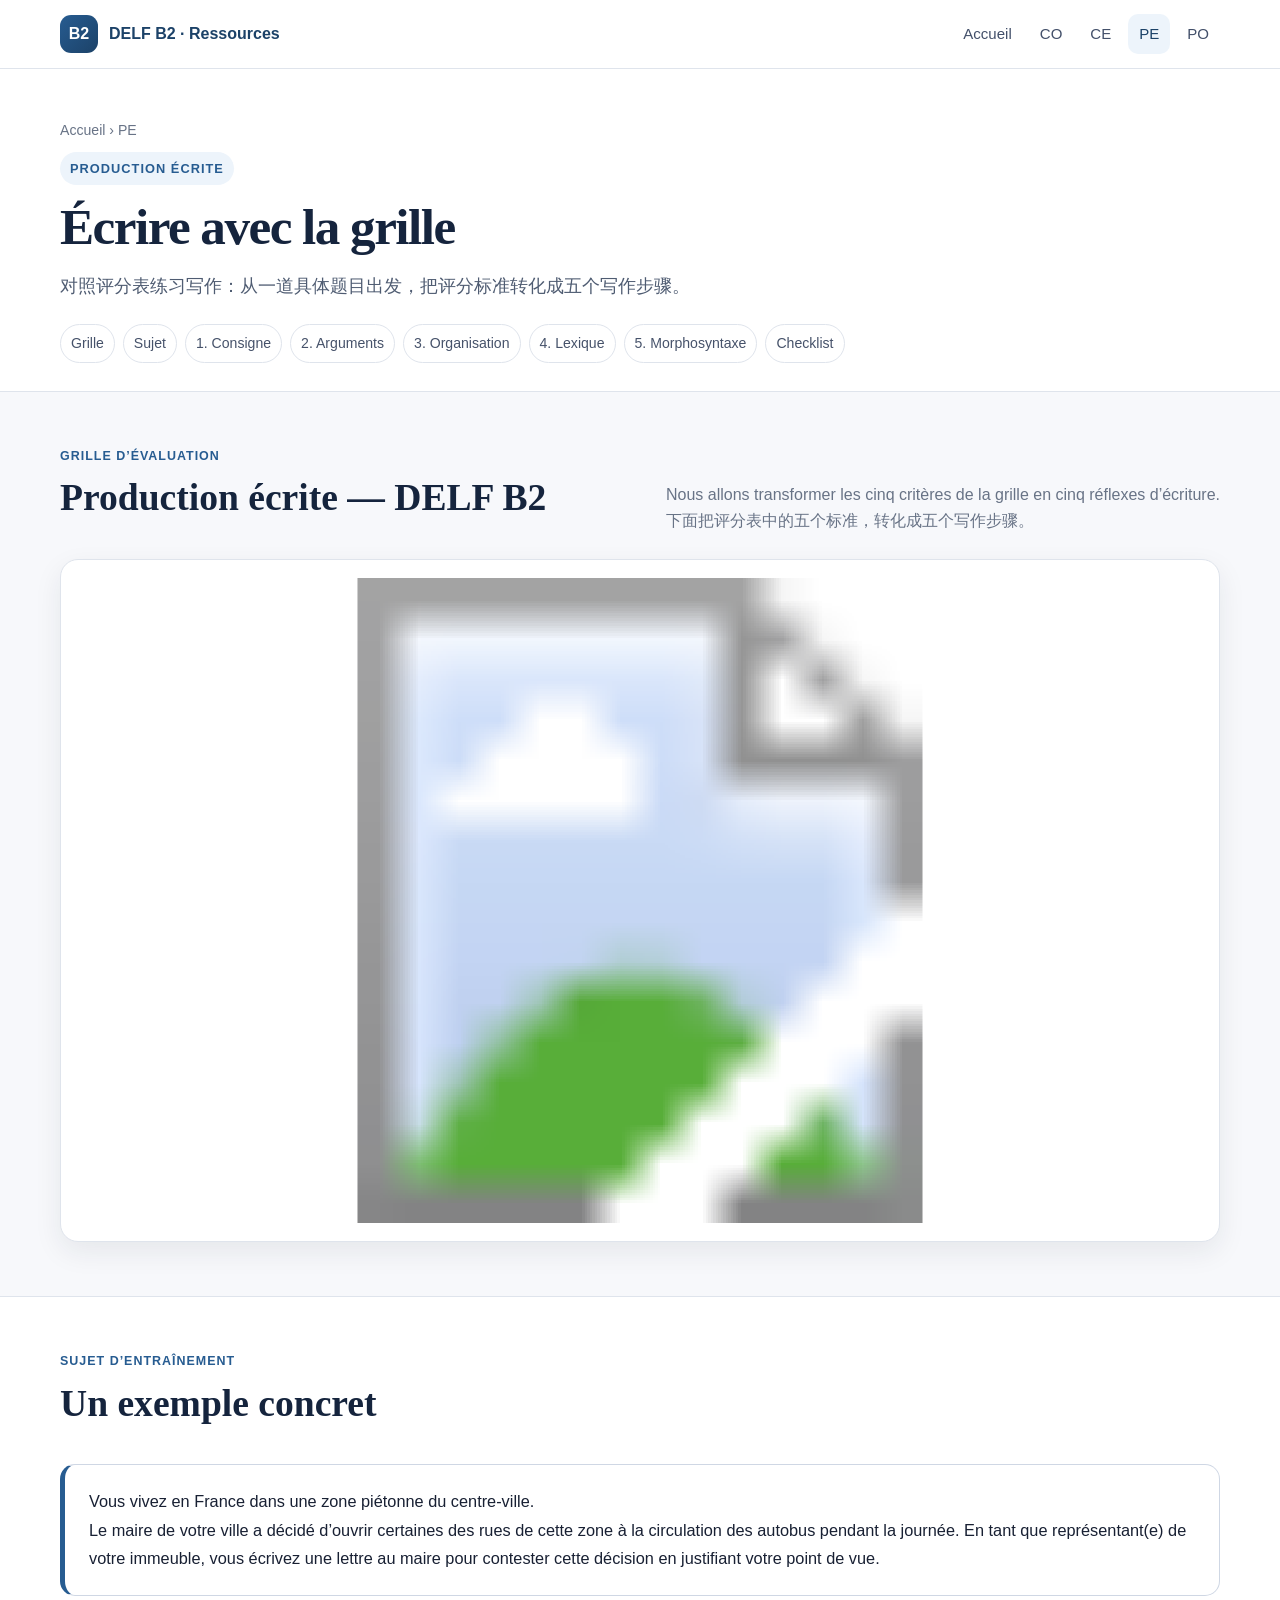
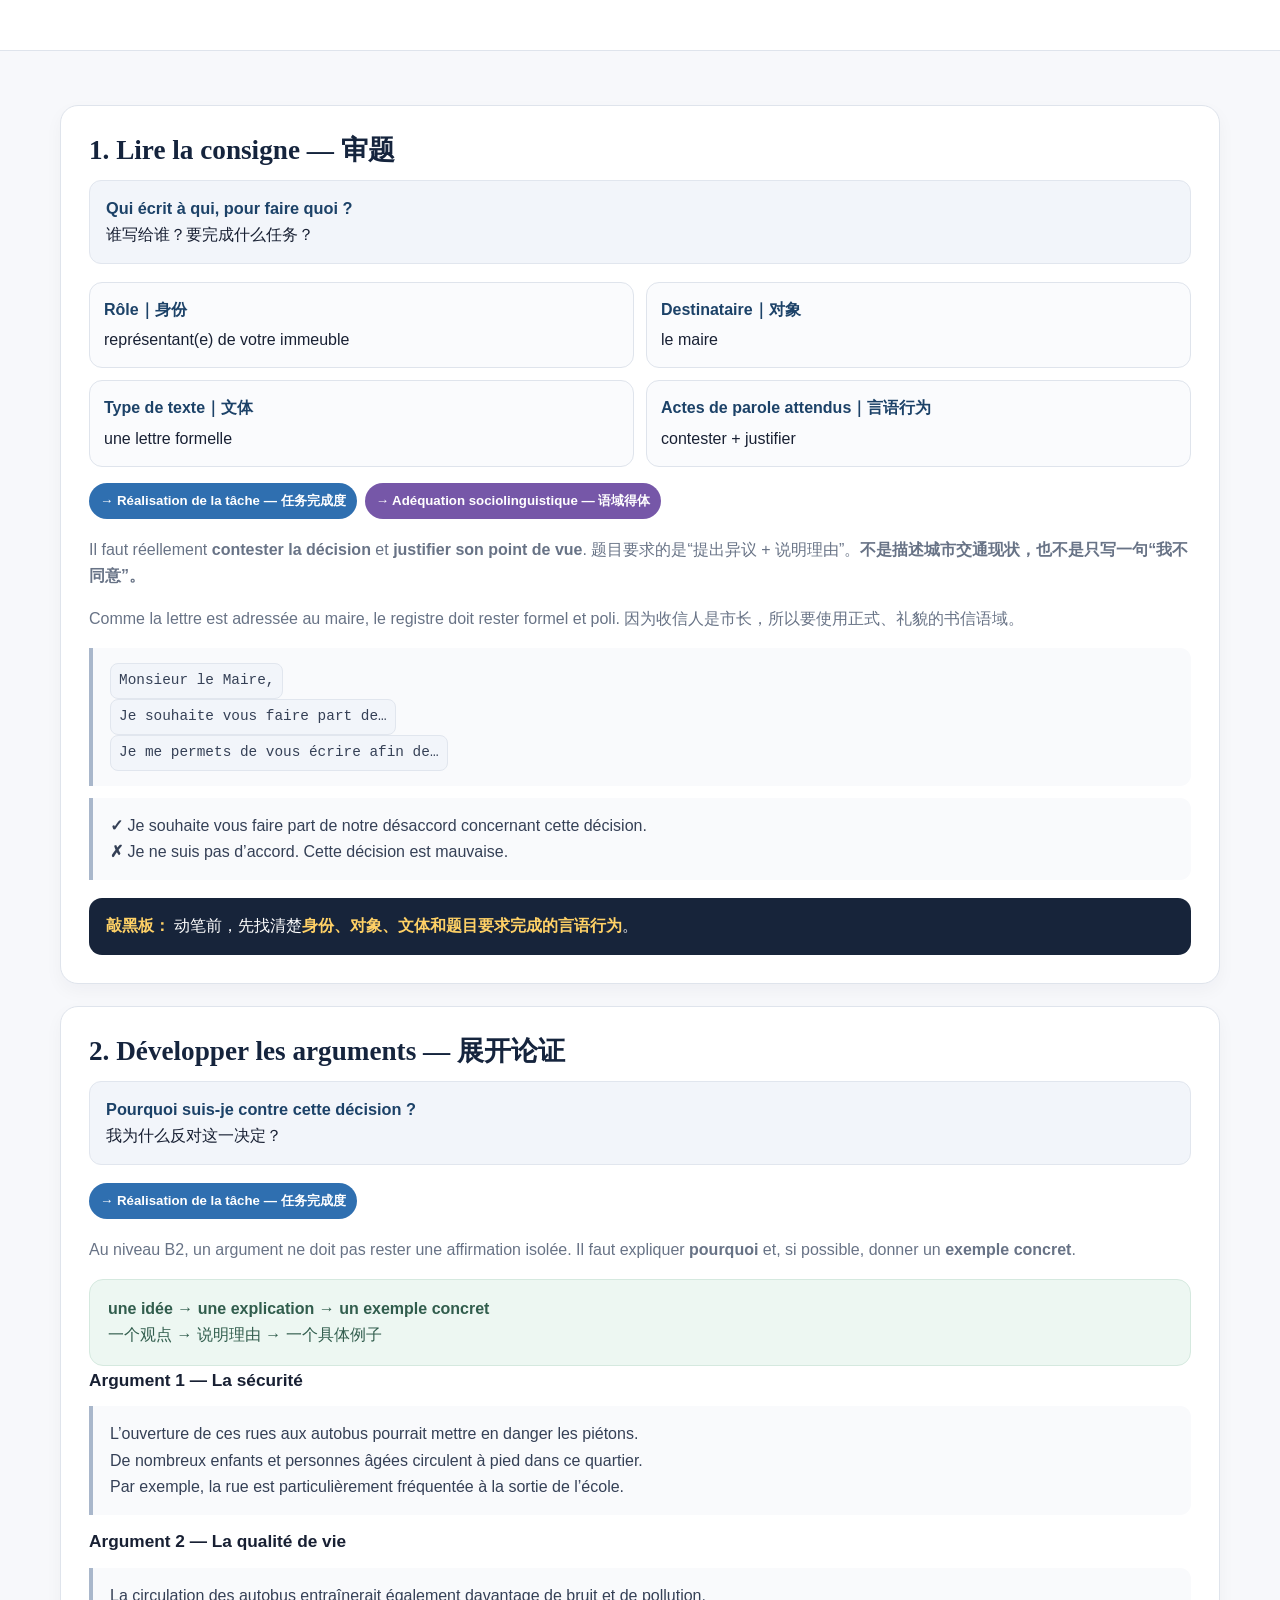
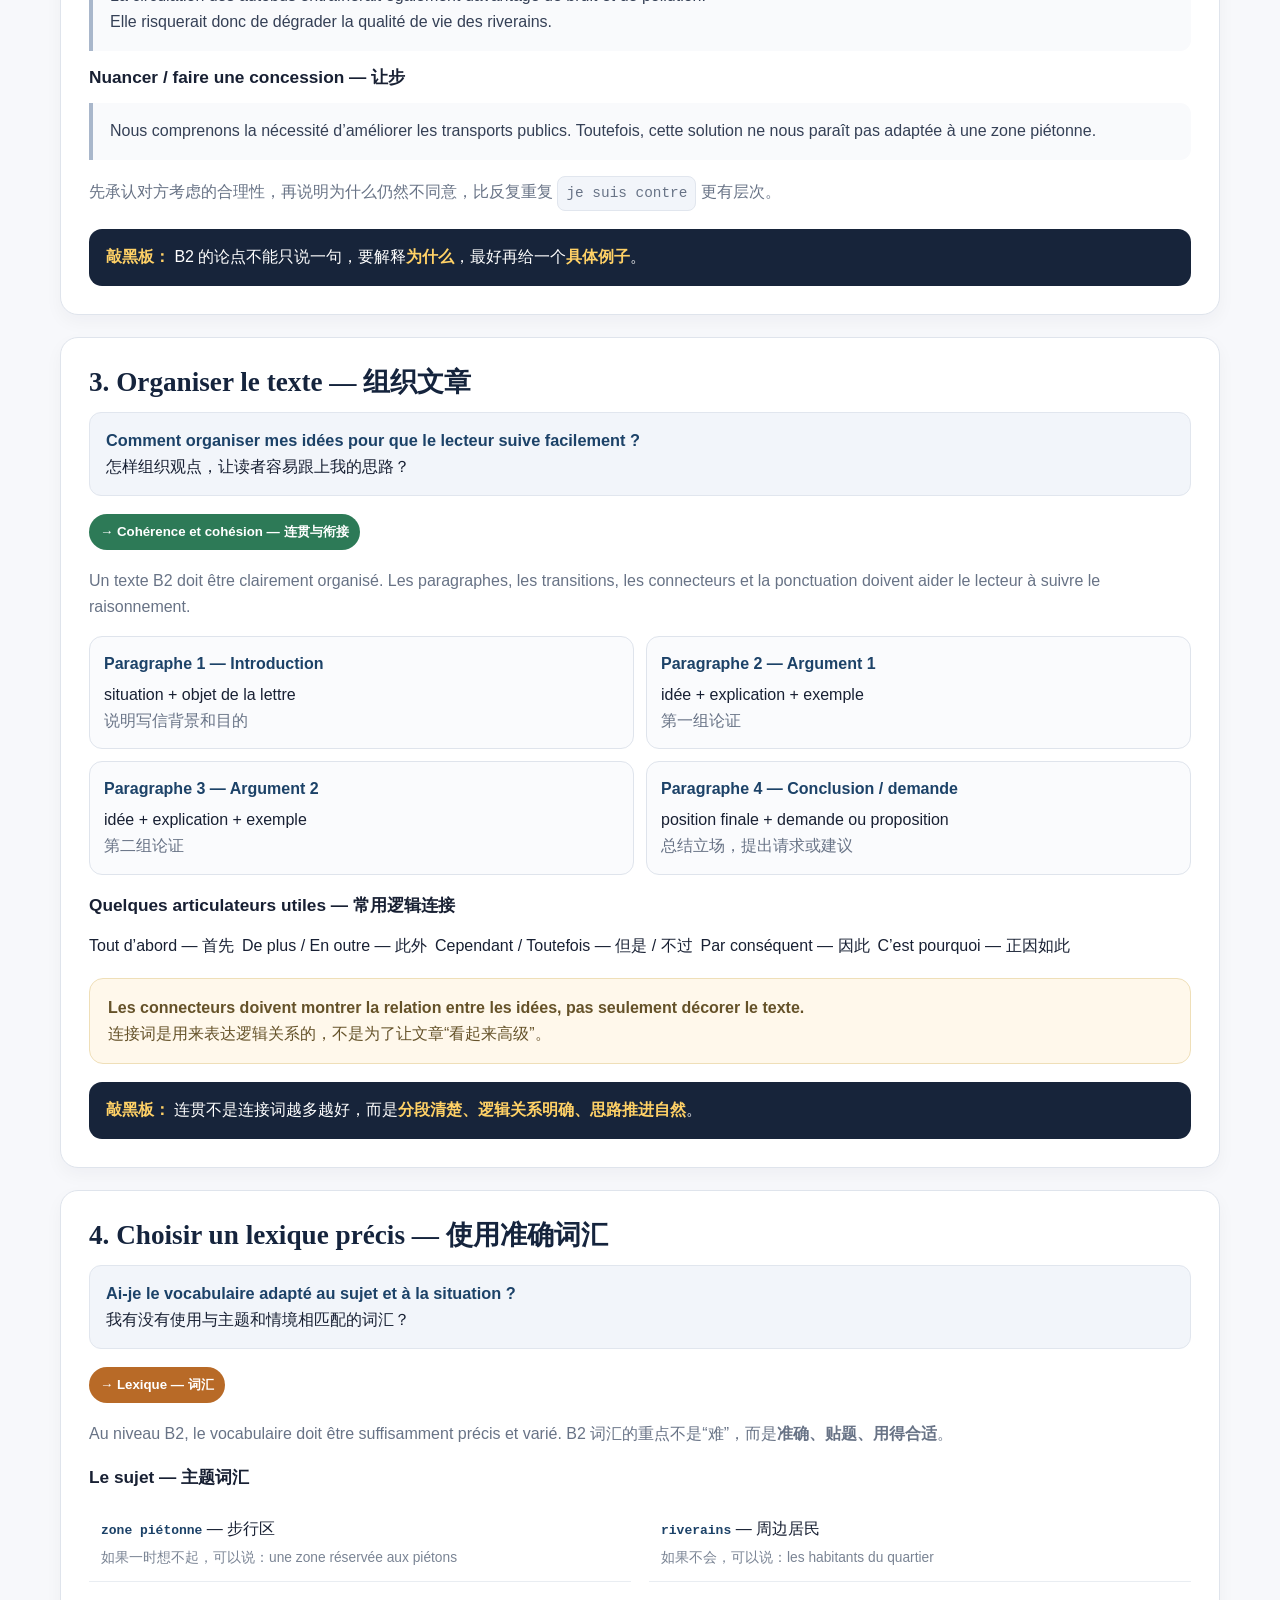
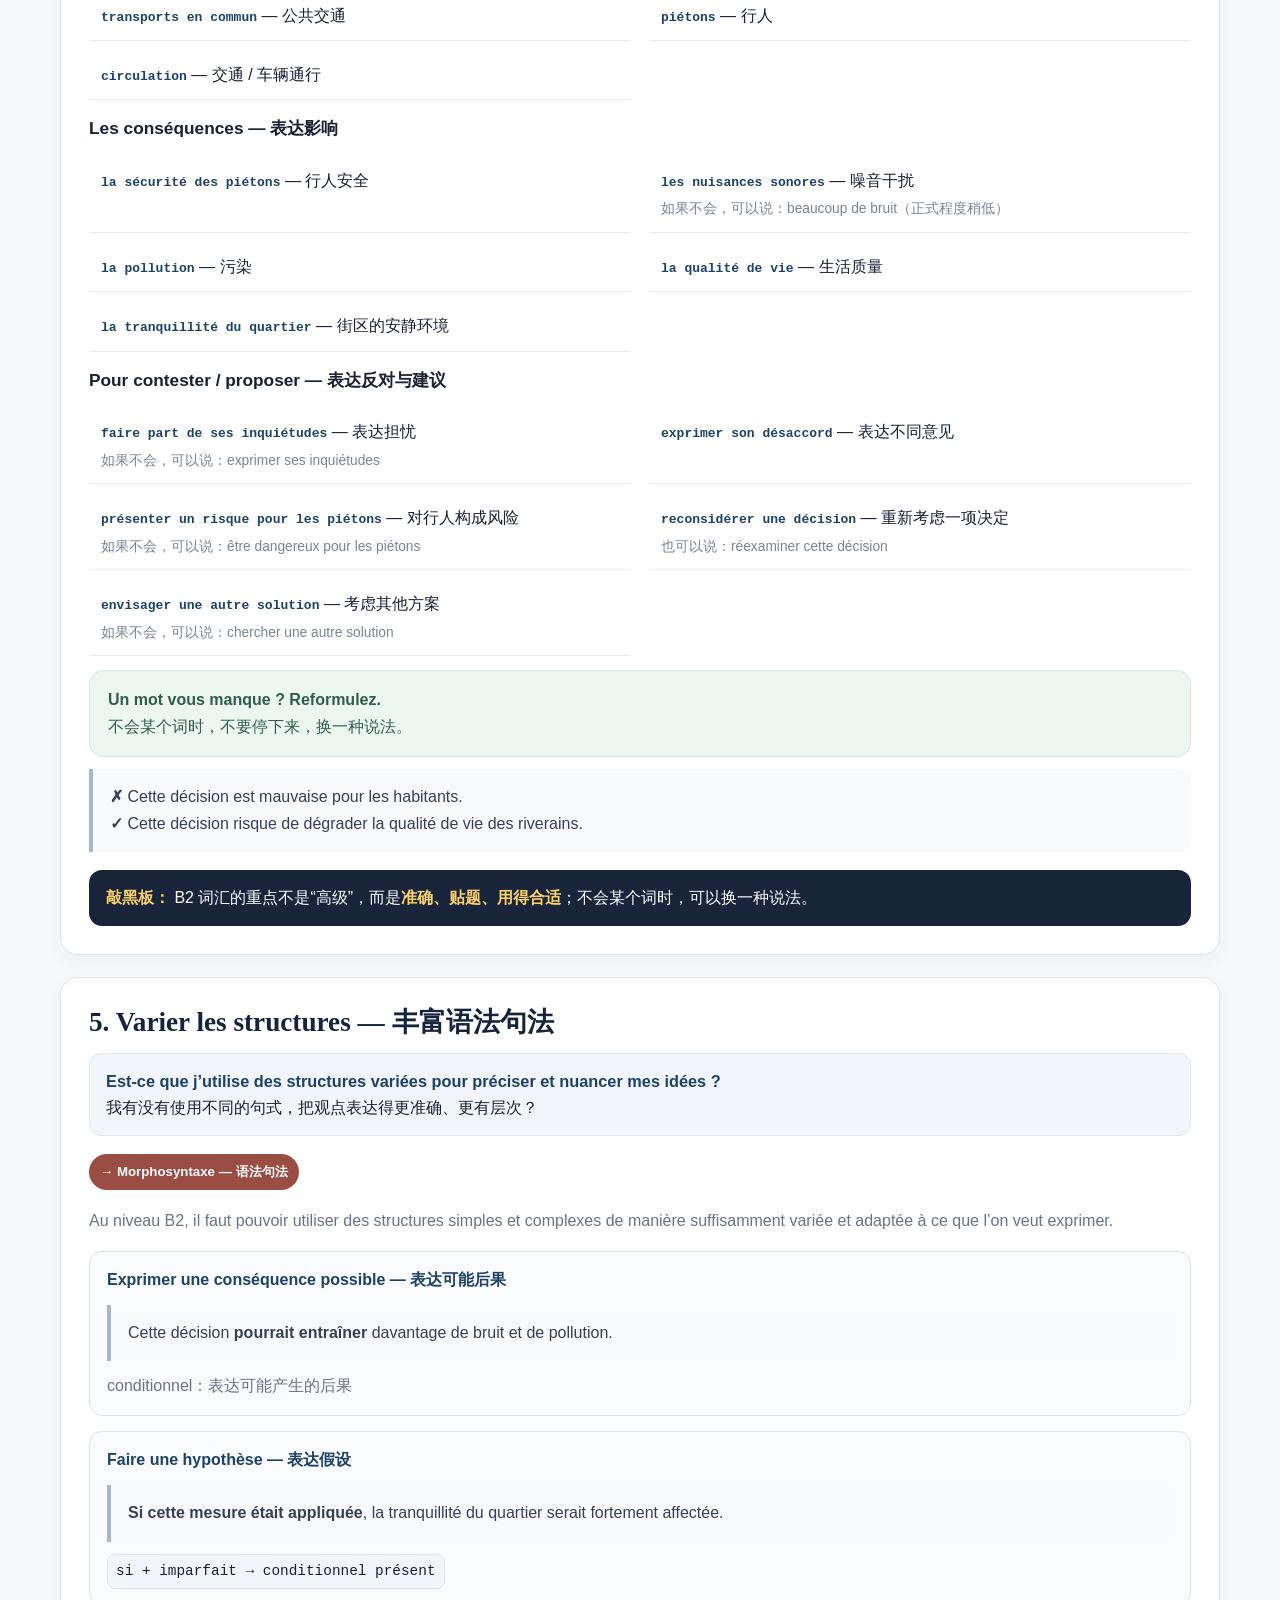
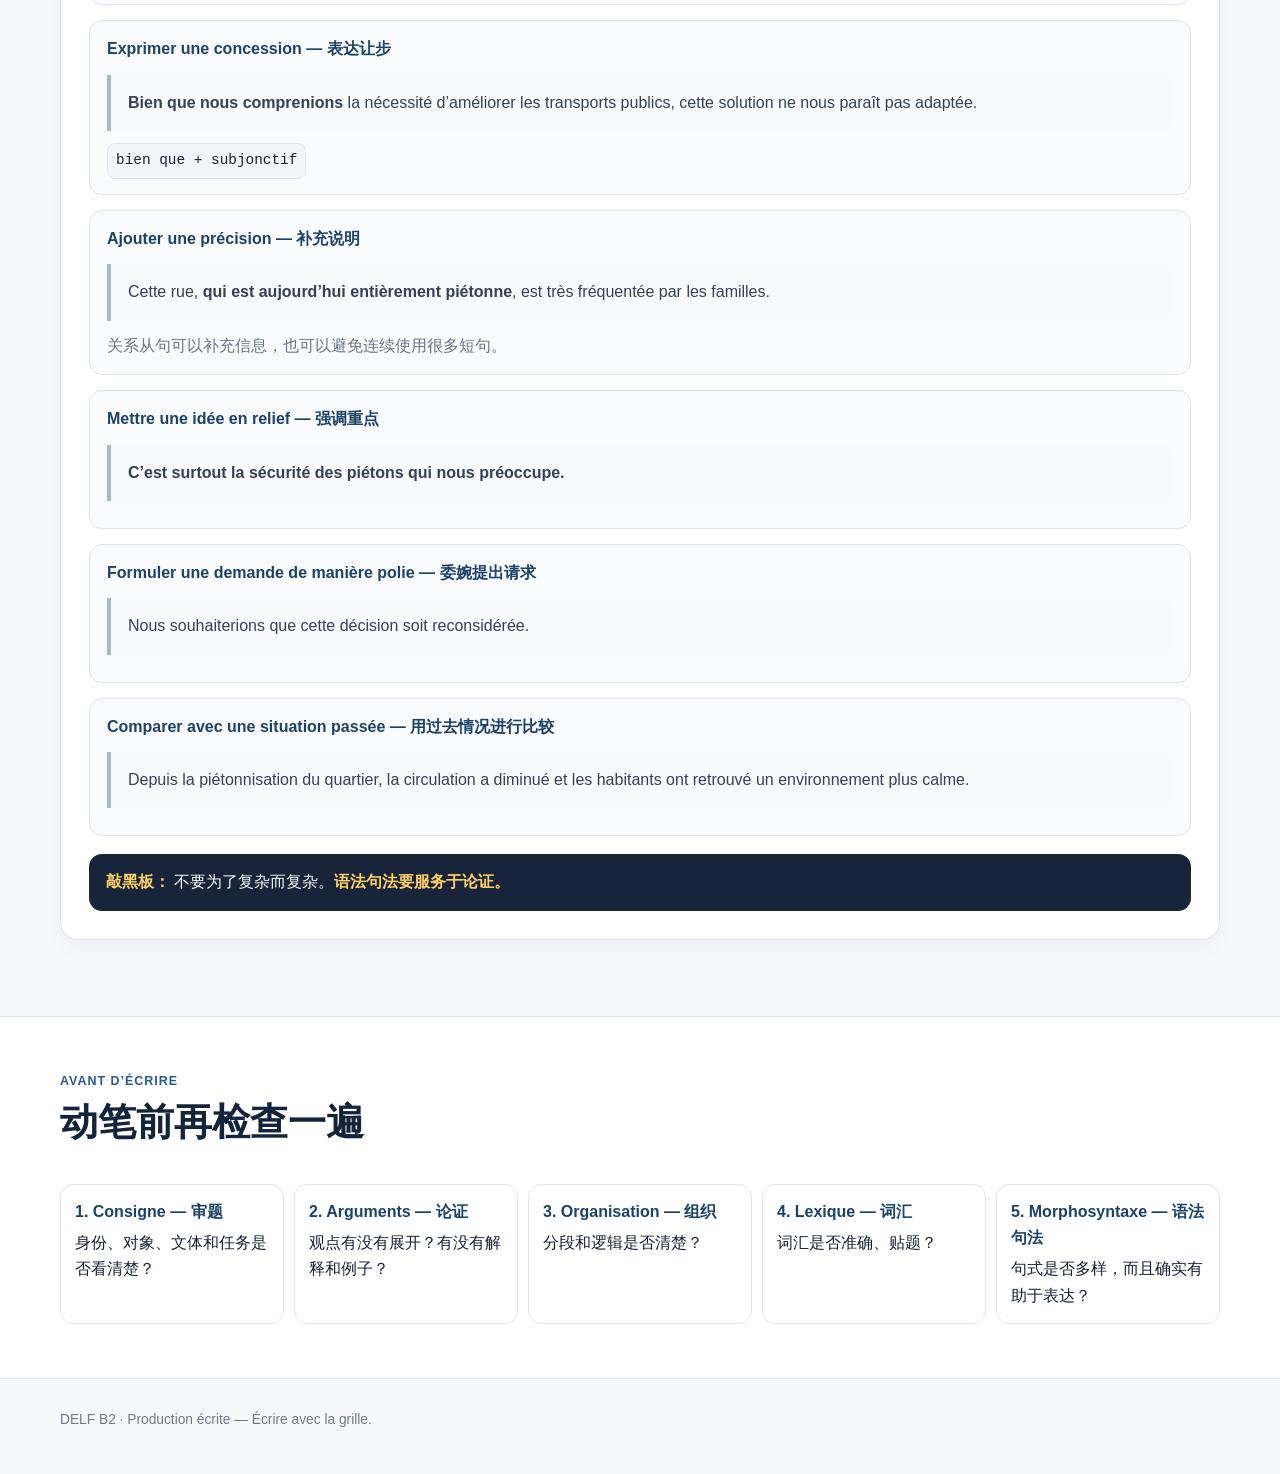
==== commit 48e6b79c: "Add PE writing practice with evaluation grid" ====
--- a/pe/index.html
+++ b/pe/index.html
@@ -1 +1 @@
-<!doctype html><html lang="fr"><head><meta charset="utf-8"><meta name="viewport" content="width=device-width,initial-scale=1"><title>PE — DELF B2</title><link rel="stylesheet" href="../assets/style.css"></head><body><header class="topbar"><div class="container nav"><a class="brand" href="../index.html"><span class="brand-mark">B2</span><span>DELF B2 · Ressources</span></a><nav class="nav-links"><a href="../index.html">Accueil</a><a href="../co/">CO</a><a href="../ce/">CE</a><a class="active" href="./">PE</a><a href="../po/">PO</a></nav></div></header><main><section class="page-head"><div class="container"><div class="breadcrumb">Accueil › PE</div><span class="eyebrow">Production écrite</span><h1>Comprendre la grille B2</h1><p class="lede">La production écrite est évaluée à partir de cinq critères. L’objectif ici n’est pas de mémoriser une grille, mais de comprendre ce que le correcteur cherche concrètement dans une copie de niveau B2.</p><div class="subnav"><a href="#epreuve">Comprendre l’épreuve</a><a href="#grille">Grille</a><a href="#criteres">Critères expliqués</a><a href="#anomalies">Anomalies</a><a href="#suite">Suite du parcours</a></div></div></section><section class="section" id="epreuve"><div class="container grid-2"><div class="panel"><div class="kicker">Principe général</div><h2>Le niveau B2 attendu</h2><p>Une copie B2 ne se réduit pas à une langue correcte. Elle doit répondre à la situation proposée, développer des faits et des arguments compréhensibles, organiser le raisonnement, adapter le registre au destinataire et mobiliser une langue suffisamment précise et variée.</p></div><div class="panel"><div class="kicker">Échelle de performance</div><h2>0 · 1 · 3 · 5</h2><p>Chaque critère est positionné sur quatre niveaux : production insuffisante, en dessous du niveau ciblé, niveau B2 atteint, ou maîtrise B2 solide / supérieure. Le site reformule ces niveaux à des fins pédagogiques.</p></div></div></section><section class="section alt" id="grille"><div class="container"><div class="section-intro"><div><div class="kicker">Grille simplifiée</div><h2>Les cinq critères</h2></div><p>Chaque critère compte pour 5 points, soit un total de 25 points.</p></div><div class="grid-4"><div class="card"><div class="card-code">1</div><h3>Réalisation de la tâche <span class="zh-key">任务完成度</span></h3><p>Répondre à la consigne, présenter des faits et construire une argumentation pertinente.</p></div><div class="card"><div class="card-code">2</div><h3>Cohérence et cohésion <span class="zh-key">连贯与衔接</span></h3><p>Organiser le texte, relier les idées et construire une progression lisible.</p></div><div class="card"><div class="card-code">3</div><h3>Adéquation sociolinguistique <span class="zh-key">语域得体</span></h3><p>Choisir le registre, le ton et les formules adaptés à la situation de communication.</p></div><div class="card"><div class="card-code">4–5</div><h3>Lexique & morphosyntaxe <span class="zh-key">词汇与句法</span></h3><p>Employer un vocabulaire assez étendu et des structures variées, avec des erreurs limitées.</p></div></div></div></section><section class="section" id="criteres"><div class="container"><div class="section-intro"><div><div class="kicker">Lecture pédagogique</div><h2>Critère par critère</h2></div><p>Pour chaque critère, on distingue ce qui caractérise une production trop faible, une copie proche du B1, une copie B2 satisfaisante et une copie B2 très solide.</p></div><article class="criterion"><div class="criterion-head"><div><h3>1. Réalisation de la tâche <span class="zh-key">任务完成度</span></h3><p>Le correcteur vérifie d’abord que la copie répond réellement à la situation donnée. Les faits doivent être compréhensibles, suffisamment précis et utiles à l’argumentation. Les arguments doivent soutenir la position défendue et être adaptés au destinataire.</p><div class="keywords"><span class="keyword"><b>faits</b><span class="cn">事实/情况</span></span><span class="keyword"><b>arguments</b><span class="cn">论点</span></span><span class="keyword"><b>exemples</b><span class="cn">例证</span></span><span class="keyword"><b>nuancer</b><span class="cn">有分寸地表达</span></span><span class="keyword"><b>concession</b><span class="cn">让步</span></span></div></div></div><div class="scoreline"><div class="score"><strong>0</strong><span>Production non évaluable ou très insuffisante.</span><span class="score-cn">无法评价 / 严重不足</span></div><div class="score"><strong>1</strong><span>Réponse partielle, trop simple ou davantage B1.</span><span class="score-cn">完成不充分，整体更接近 B1</span></div><div class="score"><strong>3 — B2</strong><span>Consigne globalement réalisée, arguments clairs et pertinents.</span><span class="score-cn">任务基本完成，论点清楚且切题</span></div><div class="score"><strong>5 — B2+</strong><span>Argumentation précise, développée, efficace et nuancée.</span><span class="score-cn">论证充分、精准、有效且有层次</span></div></div><div class="callout good"><strong>À viser :</strong> plusieurs faits ou éléments concrets, des arguments développés, des exemples utiles et une capacité à nuancer, notamment par la concession.</div></article><article class="criterion"><h3>2. Cohérence et cohésion <span class="zh-key">连贯与衔接</span></h3><p>La copie doit faire apparaître une organisation claire. Les connecteurs servent la logique du texte ; ils ne doivent pas être ajoutés mécaniquement. Paragraphes, ponctuation et transitions doivent aider le lecteur à suivre le raisonnement.</p><div class="keywords"><span class="keyword"><b>organisation</b><span class="cn">篇章组织</span></span><span class="keyword"><b>connecteurs</b><span class="cn">连接词</span></span><span class="keyword"><b>transitions</b><span class="cn">过渡</span></span><span class="keyword"><b>paragraphes</b><span class="cn">段落</span></span><span class="keyword"><b>progression</b><span class="cn">论述推进</span></span></div><div class="scoreline"><div class="score"><strong>0</strong><span>Texte difficilement structurable ou insuffisant.</span><span class="score-cn">文本难以形成有效结构</span></div><div class="score"><strong>1</strong><span>Enchaînements simples, parfois maladroits.</span><span class="score-cn">衔接较简单，存在明显生硬处</span></div><div class="score"><strong>3 — B2</strong><span>Organisation claire et connecteurs globalement bien utilisés.</span><span class="score-cn">结构清楚，衔接手段总体恰当</span></div><div class="score"><strong>5 — B2+</strong><span>Progression fluide, logique et bien hiérarchisée.</span><span class="score-cn">推进自然，逻辑与层次清晰</span></div></div><div class="callout"><strong>Attention :</strong> une accumulation de « premièrement / deuxièmement / en conclusion » ne garantit pas la cohérence. Ce qui compte est la relation logique réelle entre les idées.</div></article><article class="criterion"><h3>3. Adéquation sociolinguistique <span class="zh-key">语域得体</span></h3><p>Le candidat doit respecter le cadre formel demandé. Dans une lettre ou un courriel formel, le registre, les formules d’adresse et de clôture ainsi que le ton général doivent convenir au destinataire.</p><div class="keywords"><span class="keyword"><b>registre</b><span class="cn">语域</span></span><span class="keyword"><b>ton</b><span class="cn">语气</span></span><span class="keyword"><b>destinataire</b><span class="cn">收信对象</span></span><span class="keyword"><b>formules</b><span class="cn">称呼与结尾套语</span></span><span class="keyword"><b>cadre formel</b><span class="cn">正式情境</span></span></div><div class="scoreline"><div class="score"><strong>0</strong><span>Situation de communication non respectée.</span><span class="score-cn">未遵守交际情境</span></div><div class="score"><strong>1</strong><span>Registre instable ou trop familier.</span><span class="score-cn">语域不稳定或过于口语化</span></div><div class="score"><strong>3 — B2</strong><span>Registre approprié dans l’ensemble.</span><span class="score-cn">整体语域合适</span></div><div class="score"><strong>5 — B2+</strong><span>Ton très bien maîtrisé et constant.</span><span class="score-cn">语气稳定且把握准确</span></div></div><div class="callout good"><strong>Exemple :</strong> dans une réclamation, on peut exprimer fermement son désaccord sans devenir agressif ni familier.</div></article><article class="criterion"><h3>4. Lexique <span class="zh-key">词汇</span></h3><p>Le vocabulaire doit dépasser le lexique de base de la vie quotidienne. Il doit être assez précis, varié et adapté au sujet. Des maladresses restent possibles, mais elles ne doivent pas empêcher la compréhension.</p><div class="keywords"><span class="keyword"><b>étendue</b><span class="cn">词汇广度</span></span><span class="keyword"><b>précision</b><span class="cn">准确性</span></span><span class="keyword"><b>variété</b><span class="cn">多样性</span></span><span class="keyword"><b>périphrase</b><span class="cn">迂回表达</span></span><span class="keyword"><b>orthographe lexicale</b><span class="cn">词汇拼写</span></span></div><div class="scoreline"><div class="score"><strong>0</strong><span>Lexique trop pauvre ou production insuffisante.</span><span class="score-cn">词汇资源明显不足</span></div><div class="score"><strong>1</strong><span>Répertoire limité, formulations souvent simples.</span><span class="score-cn">词汇储备有限，表达偏简单</span></div><div class="score"><strong>3 — B2</strong><span>Vocabulaire assez étendu et généralement précis.</span><span class="score-cn">词汇较丰富且总体准确</span></div><div class="score"><strong>5 — B2+</strong><span>Lexique riche, précis et bien contrôlé.</span><span class="score-cn">词汇丰富、准确且控制稳定</span></div></div><div class="callout"><strong>À retenir :</strong> savoir reformuler ou utiliser une périphrase lorsqu’un mot manque fait partie des ressources attendues à ce niveau.</div></article><article class="criterion"><h3>5. Morphosyntaxe <span class="zh-key">形态句法</span></h3><p>Le candidat doit montrer qu’il sait employer des structures simples et complexes adaptées à la tâche : subordination, relatives, passif, structures pronominales, mises en relief, infinitives, etc. Les temps et modes doivent être cohérents avec l’intention exprimée.</p><div class="keywords"><span class="keyword"><b>temps et modes</b><span class="cn">时态与语式</span></span><span class="keyword"><b>accords</b><span class="cn">性数配合</span></span><span class="keyword"><b>subordination</b><span class="cn">从句</span></span><span class="keyword"><b>structures complexes</b><span class="cn">复杂句式</span></span><span class="keyword"><b>concordance des temps</b><span class="cn">时态呼应</span></span></div><div class="scoreline"><div class="score"><strong>0</strong><span>Maîtrise grammaticale insuffisante pour être évaluée.</span><span class="score-cn">语法掌握不足，无法有效评价</span></div><div class="score"><strong>1</strong><span>Structures encore très limitées ou erreurs fréquentes.</span><span class="score-cn">句式有限，错误较频繁</span></div><div class="score"><strong>3 — B2</strong><span>Structures variées avec erreurs non systématiques.</span><span class="score-cn">结构较多样，错误并非系统性</span></div><div class="score"><strong>5 — B2+</strong><span>Bonne variété et maîtrise solide des structures complexes.</span><span class="score-cn">复杂结构多样且掌握稳定</span></div></div><div class="callout good"><strong>Pour les tâches argumentatives :</strong> le futur, le conditionnel, le subjonctif et la concordance des temps peuvent devenir particulièrement pertinents selon la consigne.</div></article></div></section><section class="section alt" id="anomalies"><div class="container"><div class="section-intro"><div><div class="kicker">Cas particuliers</div><h2>Les anomalies à connaître</h2></div><p>Certaines productions sont pénalisées non seulement pour leur qualité linguistique, mais parce qu’elles ne répondent pas au thème, au type de texte attendu ou au volume minimal requis.</p></div><div class="grid-2"><div class="panel"><h3>Hors-sujet thématique <span class="zh-key">主题跑题</span></h3><p>Le texte ne traite pas réellement le thème demandé. Cela limite fortement la possibilité d’obtenir les meilleurs niveaux sur la réalisation de la tâche et le lexique.</p></div><div class="panel"><h3>Hors-sujet discursif <span class="zh-key">文体/话语类型跑题</span></h3><p>Le candidat ne produit pas le genre de discours attendu : par exemple, il raconte alors que la tâche demande d’argumenter. La réalisation de la tâche et la cohérence sont directement touchées.</p></div><div class="panel"><h3>Hors-sujet complet <span class="zh-key">完全跑题</span></h3><p>Le texte est à la fois hors thème et hors type de discours. Plusieurs critères peuvent alors être ramenés à zéro ou plafonnés.</p></div><div class="panel"><h3>Production trop courte <span class="zh-key">字数严重不足</span></h3><p>Lorsque la production est inférieure à la moitié du volume attendu, elle n’offre pas assez de matière évaluable. Dans la grille fournie, le seuil indiqué est de 124 mots ou moins.</p></div></div></section><section class="section" id="suite"><div class="container"><div class="section-intro"><div><div class="kicker">À construire ensuite</div><h2>Parcours PE</h2></div><p>La grille sera reliée progressivement à des outils concrets de préparation.</p></div><div class="grid-4"><div class="card"><h3>Types de sujets</h3><p>Lettre formelle, prise de position, demande, réclamation, contribution argumentée.</p></div><div class="card"><h3>Méthode</h3><p>Analyser la consigne, définir la thèse, construire les arguments et gérer le registre.</p></div><div class="card"><h3>Productions commentées</h3><p>Comparer des copies B1+, B2 et B2+ avec justification critère par critère.</p></div><div class="card"><h3>Entraînement</h3><p>Fiches guidées, sujets progressifs et autoévaluation.</p></div></div></div></section></main><footer class="footer"><div class="container">DELF B2 · Production écrite — lecture pédagogique de la grille.</div></footer></body></html>+<!doctype html><html lang="fr"><head><meta charset="utf-8"><meta name="viewport" content="width=device-width,initial-scale=1"><title>PE — DELF B2</title><link rel="stylesheet" href="../assets/style.css"></head><body><header class="topbar"><div class="container nav"><a class="brand" href="../index.html"><span class="brand-mark">B2</span><span>DELF B2 · Ressources</span></a><nav class="nav-links"><a href="../index.html">Accueil</a><a href="../co/">CO</a><a href="../ce/">CE</a><a class="active" href="./">PE</a><a href="../po/">PO</a></nav></div></header><main><section class="page-head"><div class="container"><div class="breadcrumb">Accueil › PE</div><span class="eyebrow">Production écrite</span><h1>Écrire avec la grille</h1><p class="lede">对照评分表练习写作：从一道具体题目出发，把评分标准转化成五个写作步骤。</p><div class="subnav"><a href="#grille">Grille</a><a href="#sujet">Sujet</a><a href="#etape1">1. Consigne</a><a href="#etape2">2. Arguments</a><a href="#etape3">3. Organisation</a><a href="#etape4">4. Lexique</a><a href="#etape5">5. Morphosyntaxe</a><a href="#check">Checklist</a></div></div></section><section class="section" id="grille"><div class="container"><div class="section-intro"><div><div class="kicker">Grille d’évaluation</div><h2>Production écrite — DELF B2</h2></div><p>Nous allons transformer les cinq critères de la grille en cinq réflexes d’écriture.<br>下面把评分表中的五个标准，转化成五个写作步骤。</p></div><div class="grid-image"><img src="../assets/grille-pe-b2.svg" alt="Grille d’évaluation de la production écrite DELF B2"></div></div></section><section class="section alt" id="sujet"><div class="container"><div class="section-intro"><div><div class="kicker">Sujet d’entraînement</div><h2>Un exemple concret</h2></div></div><div class="subject-box">Vous vivez en France dans une zone piétonne du centre-ville.<br>Le maire de votre ville a décidé d’ouvrir certaines des rues de cette zone à la circulation des autobus pendant la journée. En tant que représentant(e) de votre immeuble, vous écrivez une lettre au maire pour contester cette décision en justifiant votre point de vue.</div></div></section><section class="section"><div class="container"><article class="lesson-step" id="etape1"><h2>1. Lire la consigne — 审题</h2><div class="key-question"><strong>Qui écrit à qui, pour faire quoi ?</strong><span>谁写给谁？要完成什么任务？</span></div><div class="mini-grid"><div class="mini-box"><strong>Rôle｜身份</strong>représentant(e) de votre immeuble</div><div class="mini-box"><strong>Destinataire｜对象</strong>le maire</div><div class="mini-box"><strong>Type de texte｜文体</strong>une lettre formelle</div><div class="mini-box"><strong>Actes de parole attendus｜言语行为</strong>contester + justifier</div></div><div class="criterion-tags"><span class="criterion-tag tag-task">→ Réalisation de la tâche — 任务完成度</span><span class="criterion-tag tag-socio">→ Adéquation sociolinguistique — 语域得体</span></div><p>Il faut réellement <strong>contester la décision</strong> et <strong>justifier son point de vue</strong>. 题目要求的是“提出异议 + 说明理由”。<strong>不是描述城市交通现状，也不是只写一句“我不同意”。</strong></p><p>Comme la lettre est adressée au maire, le registre doit rester formel et poli. 因为收信人是市长，所以要使用正式、礼貌的书信语域。</p><div class="example"><span class="formula">Monsieur le Maire,</span><br><span class="formula">Je souhaite vous faire part de…</span><br><span class="formula">Je me permets de vous écrire afin de…</span></div><div class="example"><strong>✓</strong> Je souhaite vous faire part de notre désaccord concernant cette décision.<br><strong>✗</strong> Je ne suis pas d’accord. Cette décision est mauvaise.</div><div class="blackboard"><strong>敲黑板：</strong> 动笔前，先找清楚<strong>身份、对象、文体和题目要求完成的言语行为</strong>。</div></article><article class="lesson-step" id="etape2"><h2>2. Développer les arguments — 展开论证</h2><div class="key-question"><strong>Pourquoi suis-je contre cette décision ?</strong><span>我为什么反对这一决定？</span></div><div class="criterion-tags"><span class="criterion-tag tag-task">→ Réalisation de la tâche — 任务完成度</span></div><p>Au niveau B2, un argument ne doit pas rester une affirmation isolée. Il faut expliquer <strong>pourquoi</strong> et, si possible, donner un <strong>exemple concret</strong>.</p><div class="callout good"><strong>une idée → une explication → un exemple concret</strong><br>一个观点 → 说明理由 → 一个具体例子</div><h3>Argument 1 — La sécurité</h3><div class="example">L’ouverture de ces rues aux autobus pourrait mettre en danger les piétons.<br>De nombreux enfants et personnes âgées circulent à pied dans ce quartier.<br>Par exemple, la rue est particulièrement fréquentée à la sortie de l’école.</div><h3>Argument 2 — La qualité de vie</h3><div class="example">La circulation des autobus entraînerait également davantage de bruit et de pollution.<br>Elle risquerait donc de dégrader la qualité de vie des riverains.</div><h3>Nuancer / faire une concession — 让步</h3><div class="example">Nous comprenons la nécessité d’améliorer les transports publics. Toutefois, cette solution ne nous paraît pas adaptée à une zone piétonne.</div><p>先承认对方考虑的合理性，再说明为什么仍然不同意，比反复重复 <span class="formula">je suis contre</span> 更有层次。</p><div class="blackboard"><strong>敲黑板：</strong> B2 的论点不能只说一句，要解释<strong>为什么</strong>，最好再给一个<strong>具体例子</strong>。</div></article><article class="lesson-step" id="etape3"><h2>3. Organiser le texte — 组织文章</h2><div class="key-question"><strong>Comment organiser mes idées pour que le lecteur suive facilement ?</strong><span>怎样组织观点，让读者容易跟上我的思路？</span></div><div class="criterion-tags"><span class="criterion-tag tag-cohesion">→ Cohérence et cohésion — 连贯与衔接</span></div><p>Un texte B2 doit être clairement organisé. Les paragraphes, les transitions, les connecteurs et la ponctuation doivent aider le lecteur à suivre le raisonnement.</p><div class="mini-grid"><div class="mini-box"><strong>Paragraphe 1 — Introduction</strong>situation + objet de la lettre<br><span class="muted">说明写信背景和目的</span></div><div class="mini-box"><strong>Paragraphe 2 — Argument 1</strong>idée + explication + exemple<br><span class="muted">第一组论证</span></div><div class="mini-box"><strong>Paragraphe 3 — Argument 2</strong>idée + explication + exemple<br><span class="muted">第二组论证</span></div><div class="mini-box"><strong>Paragraphe 4 — Conclusion / demande</strong>position finale + demande ou proposition<br><span class="muted">总结立场，提出请求或建议</span></div></div><h3>Quelques articulateurs utiles — 常用逻辑连接</h3><div class="criterion-tags"><span class="keyword">Tout d’abord — 首先</span><span class="keyword">De plus / En outre — 此外</span><span class="keyword">Cependant / Toutefois — 但是 / 不过</span><span class="keyword">Par conséquent — 因此</span><span class="keyword">C’est pourquoi — 正因如此</span></div><div class="callout"><strong>Les connecteurs doivent montrer la relation entre les idées, pas seulement décorer le texte.</strong><br>连接词是用来表达逻辑关系的，不是为了让文章“看起来高级”。</div><div class="blackboard"><strong>敲黑板：</strong> 连贯不是连接词越多越好，而是<strong>分段清楚、逻辑关系明确、思路推进自然</strong>。</div></article><article class="lesson-step" id="etape4"><h2>4. Choisir un lexique précis — 使用准确词汇</h2><div class="key-question"><strong>Ai-je le vocabulaire adapté au sujet et à la situation ?</strong><span>我有没有使用与主题和情境相匹配的词汇？</span></div><div class="criterion-tags"><span class="criterion-tag tag-lexique">→ Lexique — 词汇</span></div><p>Au niveau B2, le vocabulaire doit être suffisamment précis et varié. B2 词汇的重点不是“难”，而是<strong>准确、贴题、用得合适</strong>。</p><h3>Le sujet — 主题词汇</h3><div class="lex-list"><div class="lex-item"><code>zone piétonne</code> — 步行区<span class="fallback">如果一时想不起，可以说：une zone réservée aux piétons</span></div><div class="lex-item"><code>riverains</code> — 周边居民<span class="fallback">如果不会，可以说：les habitants du quartier</span></div><div class="lex-item"><code>transports en commun</code> — 公共交通</div><div class="lex-item"><code>piétons</code> — 行人</div><div class="lex-item"><code>circulation</code> — 交通 / 车辆通行</div></div><h3>Les conséquences — 表达影响</h3><div class="lex-list"><div class="lex-item"><code>la sécurité des piétons</code> — 行人安全</div><div class="lex-item"><code>les nuisances sonores</code> — 噪音干扰<span class="fallback">如果不会，可以说：beaucoup de bruit（正式程度稍低）</span></div><div class="lex-item"><code>la pollution</code> — 污染</div><div class="lex-item"><code>la qualité de vie</code> — 生活质量</div><div class="lex-item"><code>la tranquillité du quartier</code> — 街区的安静环境</div></div><h3>Pour contester / proposer — 表达反对与建议</h3><div class="lex-list"><div class="lex-item"><code>faire part de ses inquiétudes</code> — 表达担忧<span class="fallback">如果不会，可以说：exprimer ses inquiétudes</span></div><div class="lex-item"><code>exprimer son désaccord</code> — 表达不同意见</div><div class="lex-item"><code>présenter un risque pour les piétons</code> — 对行人构成风险<span class="fallback">如果不会，可以说：être dangereux pour les piétons</span></div><div class="lex-item"><code>reconsidérer une décision</code> — 重新考虑一项决定<span class="fallback">也可以说：réexaminer cette décision</span></div><div class="lex-item"><code>envisager une autre solution</code> — 考虑其他方案<span class="fallback">如果不会，可以说：chercher une autre solution</span></div></div><div class="callout good"><strong>Un mot vous manque ? Reformulez.</strong><br>不会某个词时，不要停下来，换一种说法。</div><div class="example"><strong>✗</strong> Cette décision est mauvaise pour les habitants.<br><strong>✓</strong> Cette décision risque de dégrader la qualité de vie des riverains.</div><div class="blackboard"><strong>敲黑板：</strong> B2 词汇的重点不是“高级”，而是<strong>准确、贴题、用得合适</strong>；不会某个词时，可以换一种说法。</div></article><article class="lesson-step" id="etape5"><h2>5. Varier les structures — 丰富语法句法</h2><div class="key-question"><strong>Est-ce que j’utilise des structures variées pour préciser et nuancer mes idées ?</strong><span>我有没有使用不同的句式，把观点表达得更准确、更有层次？</span></div><div class="criterion-tags"><span class="criterion-tag tag-morpho">→ Morphosyntaxe — 语法句法</span></div><p>Au niveau B2, il faut pouvoir utiliser des structures simples et complexes de manière suffisamment variée et adaptée à ce que l’on veut exprimer.</p><div class="structure-item"><h3>Exprimer une conséquence possible — 表达可能后果</h3><div class="example">Cette décision <strong>pourrait entraîner</strong> davantage de bruit et de pollution.</div><span class="muted">conditionnel：表达可能产生的后果</span></div><div class="structure-item"><h3>Faire une hypothèse — 表达假设</h3><div class="example"><strong>Si cette mesure était appliquée</strong>, la tranquillité du quartier serait fortement affectée.</div><span class="formula">si + imparfait → conditionnel présent</span></div><div class="structure-item"><h3>Exprimer une concession — 表达让步</h3><div class="example"><strong>Bien que nous comprenions</strong> la nécessité d’améliorer les transports publics, cette solution ne nous paraît pas adaptée.</div><span class="formula">bien que + subjonctif</span></div><div class="structure-item"><h3>Ajouter une précision — 补充说明</h3><div class="example">Cette rue, <strong>qui est aujourd’hui entièrement piétonne</strong>, est très fréquentée par les familles.</div><span class="muted">关系从句可以补充信息，也可以避免连续使用很多短句。</span></div><div class="structure-item"><h3>Mettre une idée en relief — 强调重点</h3><div class="example"><strong>C’est surtout la sécurité des piétons qui nous préoccupe.</strong></div></div><div class="structure-item"><h3>Formuler une demande de manière polie — 委婉提出请求</h3><div class="example">Nous souhaiterions que cette décision soit reconsidérée.</div></div><div class="structure-item"><h3>Comparer avec une situation passée — 用过去情况进行比较</h3><div class="example">Depuis la piétonnisation du quartier, la circulation a diminué et les habitants ont retrouvé un environnement plus calme.</div></div><div class="blackboard"><strong>敲黑板：</strong> 不要为了复杂而复杂。<strong>语法句法要服务于论证。</strong></div></article></div></section><section class="section alt" id="check"><div class="container"><div class="section-intro"><div><div class="kicker">Avant d’écrire</div><h2>动笔前再检查一遍</h2></div></div><div class="checklist"><div class="check"><strong>1. Consigne — 审题</strong>身份、对象、文体和任务是否看清楚？</div><div class="check"><strong>2. Arguments — 论证</strong>观点有没有展开？有没有解释和例子？</div><div class="check"><strong>3. Organisation — 组织</strong>分段和逻辑是否清楚？</div><div class="check"><strong>4. Lexique — 词汇</strong>词汇是否准确、贴题？</div><div class="check"><strong>5. Morphosyntaxe — 语法句法</strong>句式是否多样，而且确实有助于表达？</div></div></div></section></main><footer class="footer"><div class="container">DELF B2 · Production écrite — Écrire avec la grille.</div></footer></body></html>
--- a/assets/style.css
+++ b/assets/style.css
@@ -1 +1 @@
-:root{--ink:#182033;--muted:#687386;--paper:#f7f8fb;--card:#fff;--line:#dfe4ec;--brand:#275c91;--brand-dark:#1c4268;--soft:#edf4fb;--accent:#b55a42;--green:#2e6c57;--radius:18px;--shadow:0 10px 28px rgba(24,32,51,.08)}*{box-sizing:border-box}html{scroll-behavior:smooth}body{margin:0;background:var(--paper);color:var(--ink);font-family:Inter,"Noto Sans SC","PingFang SC","Microsoft YaHei",Arial,sans-serif;line-height:1.65}a{color:inherit;text-decoration:none}.container{width:min(1160px,calc(100% - 40px));margin:0 auto}.topbar{position:sticky;top:0;z-index:20;background:rgba(255,255,255,.96);border-bottom:1px solid var(--line);backdrop-filter:blur(10px)}.nav{min-height:68px;display:flex;align-items:center;gap:22px}.brand{display:flex;align-items:center;gap:11px;font-weight:800;color:var(--brand-dark);white-space:nowrap}.brand-mark{width:38px;height:38px;border-radius:11px;background:linear-gradient(135deg,var(--brand),var(--brand-dark));color:#fff;display:grid;place-items:center;font-weight:800}.nav-links{margin-left:auto;display:flex;gap:6px;flex-wrap:wrap}.nav-links a{padding:8px 11px;border-radius:10px;color:#43506a;font-size:.94rem}.nav-links a:hover,.nav-links a.active{background:var(--soft);color:var(--brand-dark)}.hero{padding:72px 0 54px;background:linear-gradient(180deg,#fff 0%,var(--paper) 100%);border-bottom:1px solid var(--line)}.eyebrow{display:inline-flex;padding:6px 10px;border-radius:999px;background:var(--soft);color:var(--brand);font-size:.8rem;font-weight:800;letter-spacing:.08em;text-transform:uppercase}h1,h2{font-family:Georgia,"Times New Roman","Noto Serif SC",serif;color:#15243d}h1{font-size:clamp(2.4rem,5vw,4.7rem);line-height:1.03;letter-spacing:-.03em;margin:16px 0 18px}h2{font-size:clamp(1.55rem,3vw,2.35rem);margin:0 0 14px;line-height:1.2}h3{margin:0 0 10px;font-size:1.08rem}.lede{max-width:820px;color:#4f5c72;font-size:1.12rem;margin:0}.section{padding:54px 0}.section.alt{background:#fff;border-top:1px solid var(--line);border-bottom:1px solid var(--line)}.section-intro{display:flex;justify-content:space-between;align-items:end;gap:26px;margin-bottom:24px}.section-intro p{max-width:660px;margin:0;color:var(--muted)}.grid-4{display:grid;grid-template-columns:repeat(4,minmax(0,1fr));gap:18px}.grid-2{display:grid;grid-template-columns:repeat(2,minmax(0,1fr));gap:20px}.card,.panel,.criterion{background:var(--card);border:1px solid var(--line);border-radius:var(--radius);box-shadow:0 7px 18px rgba(24,32,51,.04)}.card{padding:22px;transition:.18s ease}.card:hover{transform:translateY(-2px);box-shadow:var(--shadow)}.card-code{font-size:.8rem;color:var(--brand);font-weight:800;letter-spacing:.08em;margin-bottom:8px}.card p,.panel p,.criterion p{color:var(--muted)}.arrow{display:inline-block;margin-top:8px;color:var(--brand);font-weight:700}.panel{padding:24px}.kicker{font-size:.78rem;text-transform:uppercase;letter-spacing:.08em;font-weight:800;color:var(--brand);margin-bottom:9px}.page-head{padding:50px 0 28px;background:#fff;border-bottom:1px solid var(--line)}.page-head h1{font-size:clamp(2.2rem,4vw,3.6rem)}.breadcrumb{font-size:.88rem;color:var(--muted);margin-bottom:10px}.subnav{display:flex;flex-wrap:wrap;gap:8px;margin-top:22px}.subnav a{padding:7px 10px;border:1px solid var(--line);border-radius:999px;background:#fff;font-size:.88rem;color:#46526a}.criterion{padding:24px;margin-bottom:18px}.criterion-head{display:flex;gap:14px;align-items:flex-start;justify-content:space-between}.criterion h3{color:var(--brand-dark);font-size:1.2rem}.zh-key{display:inline-block;margin-left:7px;font-size:.78em;font-weight:600;color:#66758a;font-family:Inter,"Noto Sans SC","PingFang SC","Microsoft YaHei",Arial,sans-serif}.keywords{display:flex;flex-wrap:wrap;gap:7px;margin:12px 0 4px}.keyword{display:inline-flex;align-items:center;gap:4px;padding:5px 9px;border-radius:999px;background:var(--soft);border:1px solid #d9e6f3;color:var(--brand-dark);font-size:.82rem;line-height:1.3}.keyword b{font-weight:750}.keyword .cn{color:#6b778a;font-size:.94em}.scoreline{display:grid;grid-template-columns:repeat(4,1fr);gap:10px;margin:18px 0}.score{border:1px solid var(--line);border-radius:13px;padding:14px;background:#fafbfd}.score strong{display:block;color:var(--brand-dark);margin-bottom:5px}.score span{font-size:.88rem;color:var(--muted)}.score .score-cn{display:block;margin-top:3px;color:#8490a0;font-size:.8rem}.callout{padding:16px 18px;border-radius:14px;background:#fff8eb;border:1px solid #efdfb8;color:#655229}.good{background:#edf7f2;border-color:#d5e9df;color:#315d4d}.warning{background:#fff0ec;border-color:#efd6ce;color:#6d4036}.list{padding-left:20px}.list li{margin:6px 0}.footer{padding:30px 0 42px;color:#6f7889;font-size:.86rem}.muted{color:var(--muted)}@media(max-width:900px){.grid-4{grid-template-columns:repeat(2,1fr)}.grid-2,.scoreline{grid-template-columns:1fr 1fr}.nav{align-items:flex-start;padding:12px 0}.nav-links{margin-left:0}}@media(max-width:640px){.container{width:min(100% - 24px,1160px)}.grid-4,.grid-2,.scoreline{grid-template-columns:1fr}.nav{flex-wrap:wrap}.nav-links{width:100%;overflow:auto;flex-wrap:nowrap}.nav-links a{white-space:nowrap}.section-intro{display:block}.section-intro p{margin-top:8px}.hero{padding-top:48px}.zh-key{display:block;margin:3px 0 0}}+:root{--ink:#182033;--muted:#687386;--paper:#f7f8fb;--card:#fff;--line:#dfe4ec;--brand:#275c91;--brand-dark:#1c4268;--soft:#edf4fb;--accent:#b55a42;--green:#2e6c57;--radius:18px;--shadow:0 10px 28px rgba(24,32,51,.08);--task:#2f6fb0;--cohesion:#2d7a57;--socio:#7657a8;--lexique:#b86a27;--morpho:#9a4d42}*{box-sizing:border-box}html{scroll-behavior:smooth}body{margin:0;background:var(--paper);color:var(--ink);font-family:Inter,"Noto Sans SC","PingFang SC","Microsoft YaHei",Arial,sans-serif;line-height:1.65}a{color:inherit;text-decoration:none}.container{width:min(1160px,calc(100% - 40px));margin:0 auto}.topbar{position:sticky;top:0;z-index:20;background:rgba(255,255,255,.96);border-bottom:1px solid var(--line);backdrop-filter:blur(10px)}.nav{min-height:68px;display:flex;align-items:center;gap:22px}.brand{display:flex;align-items:center;gap:11px;font-weight:800;color:var(--brand-dark);white-space:nowrap}.brand-mark{width:38px;height:38px;border-radius:11px;background:linear-gradient(135deg,var(--brand),var(--brand-dark));color:#fff;display:grid;place-items:center;font-weight:800}.nav-links{margin-left:auto;display:flex;gap:6px;flex-wrap:wrap}.nav-links a{padding:8px 11px;border-radius:10px;color:#43506a;font-size:.94rem}.nav-links a:hover,.nav-links a.active{background:var(--soft);color:var(--brand-dark)}.hero{padding:72px 0 54px;background:linear-gradient(180deg,#fff 0%,var(--paper) 100%);border-bottom:1px solid var(--line)}.eyebrow{display:inline-flex;padding:6px 10px;border-radius:999px;background:var(--soft);color:var(--brand);font-size:.8rem;font-weight:800;letter-spacing:.08em;text-transform:uppercase}h1,h2{font-family:Georgia,"Times New Roman","Noto Serif SC",serif;color:#15243d}h1{font-size:clamp(2.4rem,5vw,4.7rem);line-height:1.03;letter-spacing:-.03em;margin:16px 0 18px}h2{font-size:clamp(1.55rem,3vw,2.35rem);margin:0 0 14px;line-height:1.2}h3{margin:0 0 10px;font-size:1.08rem}.lede{max-width:840px;color:#4f5c72;font-size:1.12rem;margin:0}.section{padding:54px 0}.section.alt{background:#fff;border-top:1px solid var(--line);border-bottom:1px solid var(--line)}.section-intro{display:flex;justify-content:space-between;align-items:end;gap:26px;margin-bottom:24px}.section-intro p{max-width:660px;margin:0;color:var(--muted)}.grid-4{display:grid;grid-template-columns:repeat(4,minmax(0,1fr));gap:18px}.grid-2{display:grid;grid-template-columns:repeat(2,minmax(0,1fr));gap:20px}.card,.panel,.criterion,.lesson-step{background:var(--card);border:1px solid var(--line);border-radius:var(--radius);box-shadow:0 7px 18px rgba(24,32,51,.04)}.card{padding:22px;transition:.18s ease}.card:hover{transform:translateY(-2px);box-shadow:var(--shadow)}.card-code{font-size:.8rem;color:var(--brand);font-weight:800;letter-spacing:.08em;margin-bottom:8px}.card p,.panel p,.criterion p,.lesson-step p{color:var(--muted)}.arrow{display:inline-block;margin-top:8px;color:var(--brand);font-weight:700}.panel{padding:24px}.kicker{font-size:.78rem;text-transform:uppercase;letter-spacing:.08em;font-weight:800;color:var(--brand);margin-bottom:9px}.page-head{padding:50px 0 28px;background:#fff;border-bottom:1px solid var(--line)}.page-head h1{font-size:clamp(2.2rem,4vw,3.6rem)}.breadcrumb{font-size:.88rem;color:var(--muted);margin-bottom:10px}.subnav{display:flex;flex-wrap:wrap;gap:8px;margin-top:22px}.subnav a{padding:7px 10px;border:1px solid var(--line);border-radius:999px;background:#fff;font-size:.88rem;color:#46526a}.criterion{padding:24px;margin-bottom:18px}.criterion h3{color:var(--brand-dark);font-size:1.2rem}.zh-key{display:inline-block;margin-left:7px;font-size:.78em;font-weight:600;color:#66758a}.callout{padding:16px 18px;border-radius:14px;background:#fff8eb;border:1px solid #efdfb8;color:#655229}.good{background:#edf7f2;border-color:#d5e9df;color:#315d4d}.warning{background:#fff0ec;border-color:#efd6ce;color:#6d4036}.footer{padding:30px 0 42px;color:#6f7889;font-size:.86rem}.muted{color:var(--muted)}.grid-image{background:#fff;border:1px solid var(--line);border-radius:18px;padding:18px;box-shadow:var(--shadow);overflow:auto}.grid-image img{display:block;width:100%;height:auto;min-width:720px;border-radius:10px}.source-note{margin-top:10px;color:var(--muted);font-size:.82rem}.subject-box{background:#fff;border:1px solid #cfd7e4;border-left:5px solid var(--brand);border-radius:15px;padding:22px 24px;font-size:1.02rem;line-height:1.75}.lesson-step{padding:28px;margin-bottom:22px}.lesson-step h2{font-size:1.7rem}.key-question{margin:14px 0 18px;padding:14px 16px;border-radius:12px;background:#f2f5fa;border:1px solid #e1e6ee}.key-question strong{display:block;color:var(--brand-dark);font-size:1.02rem}.criterion-tags{display:flex;gap:8px;flex-wrap:wrap;margin:14px 0 18px}.criterion-tag{display:inline-flex;align-items:center;padding:7px 11px;border-radius:999px;color:#fff;font-weight:800;font-size:.83rem}.tag-task{background:var(--task)}.tag-cohesion{background:var(--cohesion)}.tag-socio{background:var(--socio)}.tag-lexique{background:var(--lexique)}.tag-morpho{background:var(--morpho)}.mini-grid{display:grid;grid-template-columns:repeat(2,minmax(0,1fr));gap:12px;margin:16px 0}.mini-box{border:1px solid var(--line);border-radius:13px;padding:14px;background:#fafbfd}.mini-box strong{display:block;color:var(--brand-dark);margin-bottom:4px}.formula{display:inline-block;padding:5px 8px;border-radius:8px;background:#f2f5fa;border:1px solid #e1e6ee;font-family:ui-monospace,SFMono-Regular,Menlo,Consolas,monospace;font-size:.9rem}.example{margin:12px 0;padding:15px 17px;border-left:4px solid #a9b7cb;background:#f9fafc;border-radius:0 11px 11px 0;color:#354056}.blackboard{margin-top:18px;padding:15px 17px;border-radius:13px;background:#17243a;color:#fff}.blackboard strong{color:#ffd166}.lex-list{display:grid;grid-template-columns:1fr 1fr;gap:10px 18px;margin:14px 0}.lex-item{padding:11px 12px;border-bottom:1px solid #e9edf2}.lex-item code{font-weight:800;color:var(--brand-dark);background:none}.fallback{display:block;margin-top:4px;color:#7a8494;font-size:.86rem}.structure-item{margin:15px 0;padding:15px 17px;border:1px solid var(--line);border-radius:13px;background:#fafbfd}.structure-item h3{color:var(--brand-dark);font-size:1rem}.checklist{display:grid;grid-template-columns:repeat(5,minmax(0,1fr));gap:10px}.check{background:#fff;border:1px solid var(--line);border-radius:13px;padding:14px}.check strong{display:block;margin-bottom:5px;color:var(--brand-dark)}@media(max-width:900px){.grid-4{grid-template-columns:repeat(2,1fr)}.grid-2,.mini-grid,.lex-list{grid-template-columns:1fr 1fr}.checklist{grid-template-columns:repeat(2,1fr)}.nav{align-items:flex-start;padding:12px 0}.nav-links{margin-left:0}}@media(max-width:640px){.container{width:min(100% - 24px,1160px)}.grid-4,.grid-2,.mini-grid,.lex-list,.checklist{grid-template-columns:1fr}.nav{flex-wrap:wrap}.nav-links{width:100%;overflow:auto;flex-wrap:nowrap}.nav-links a{white-space:nowrap}.section-intro{display:block}.section-intro p{margin-top:8px}.hero{padding-top:48px}.zh-key{display:block;margin:3px 0 0}.lesson-step{padding:20px}.grid-image{padding:10px}}
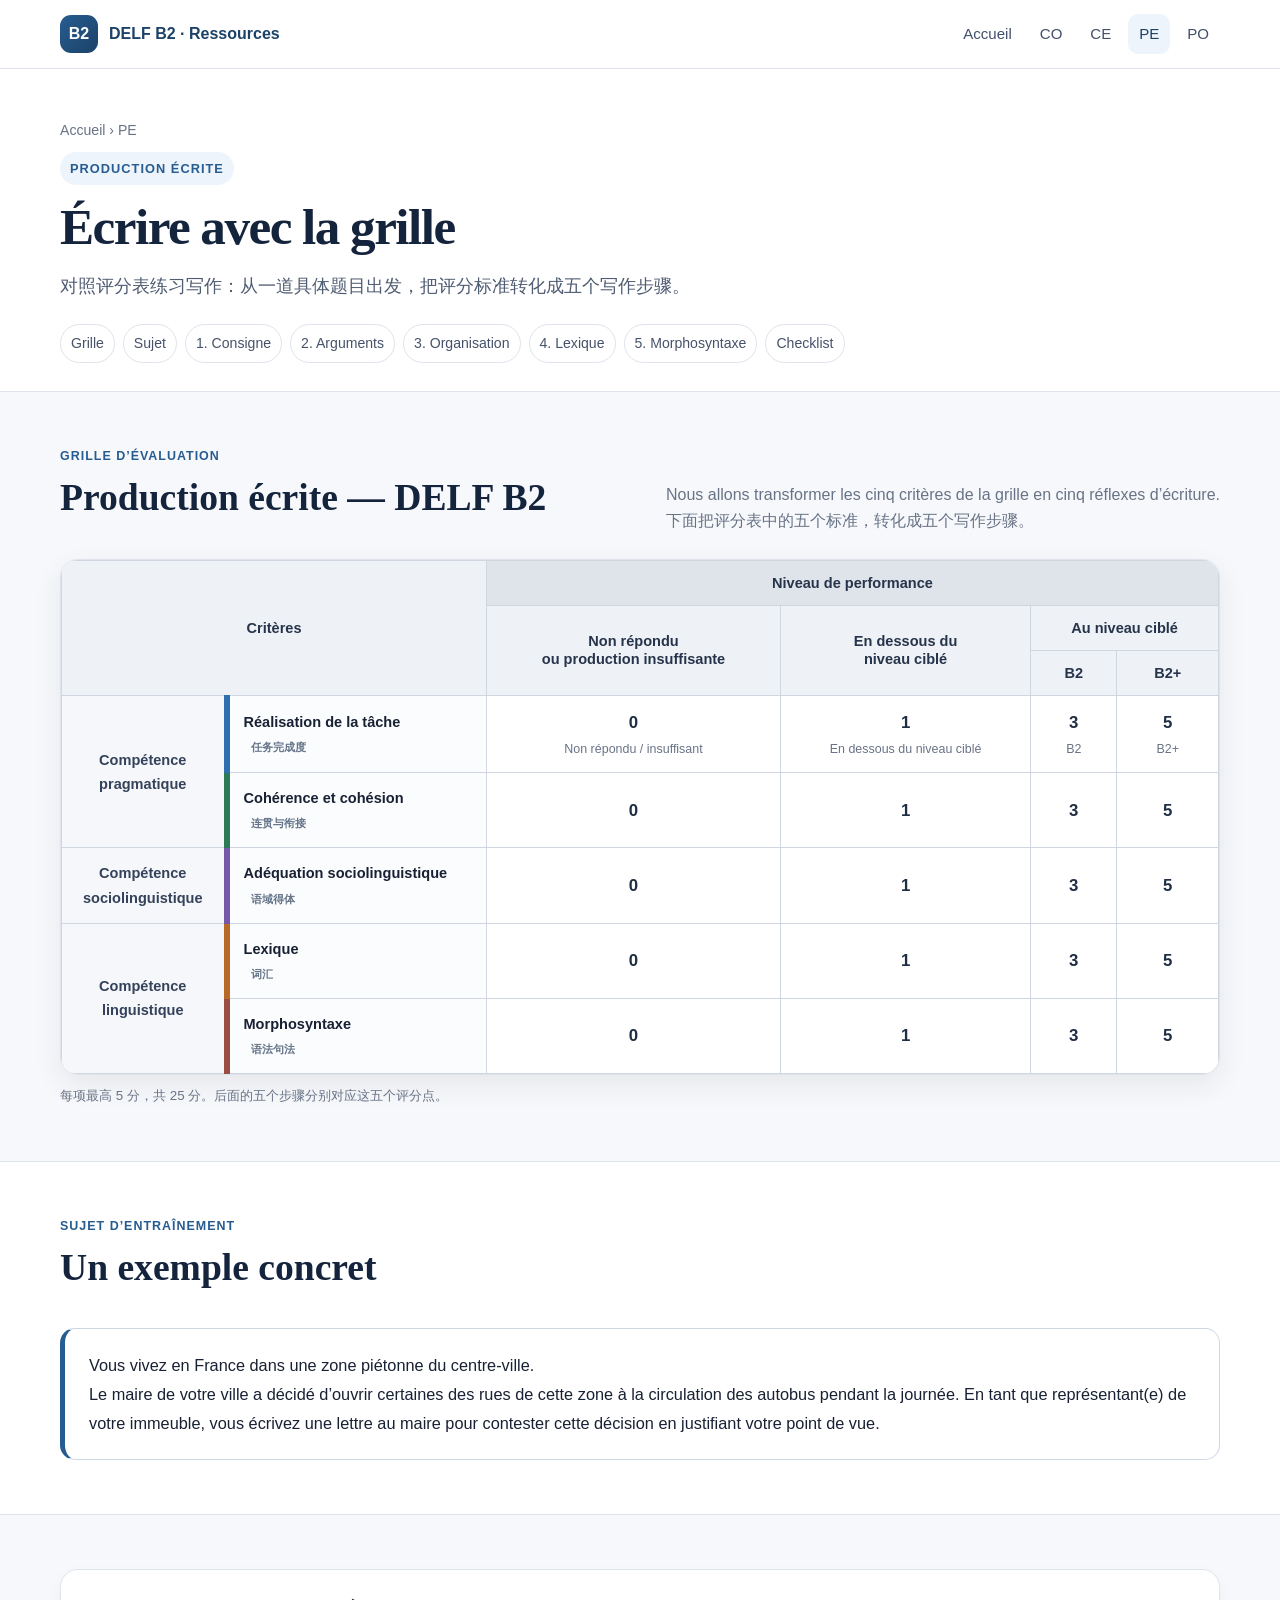
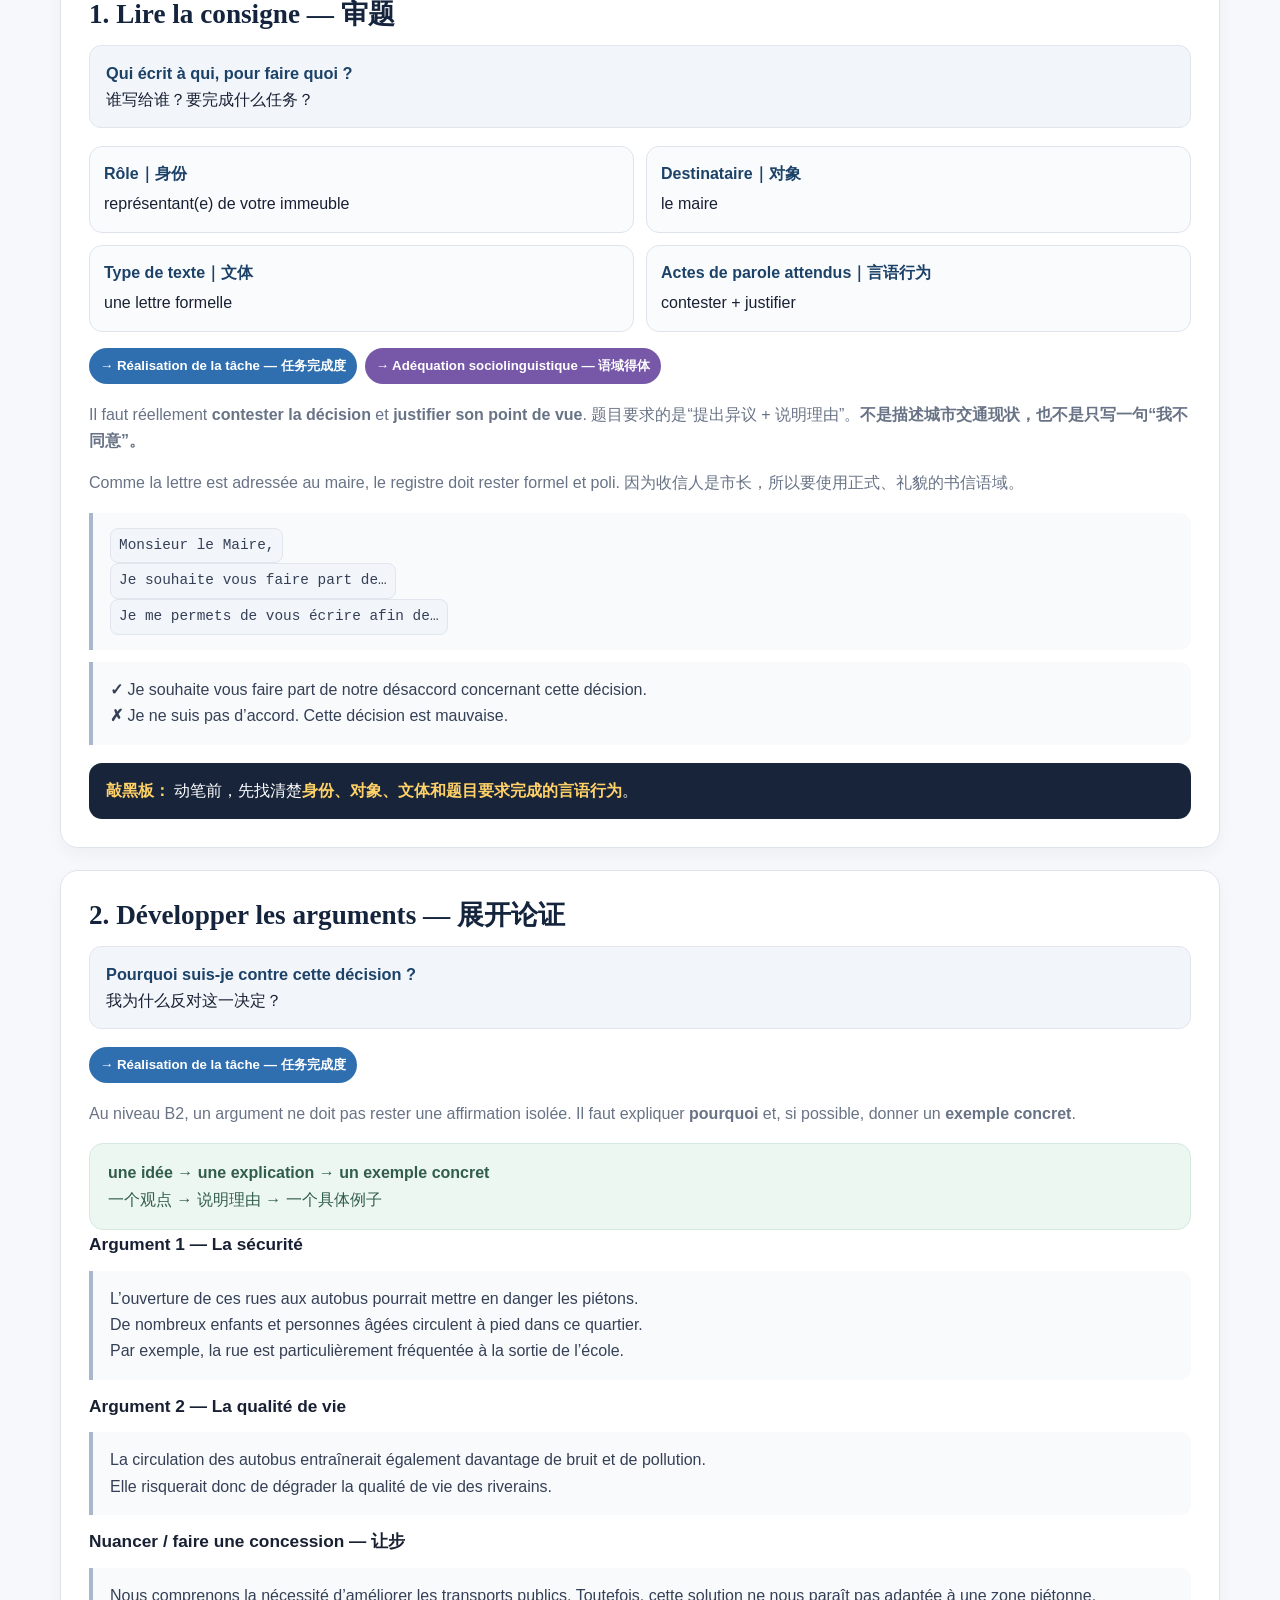
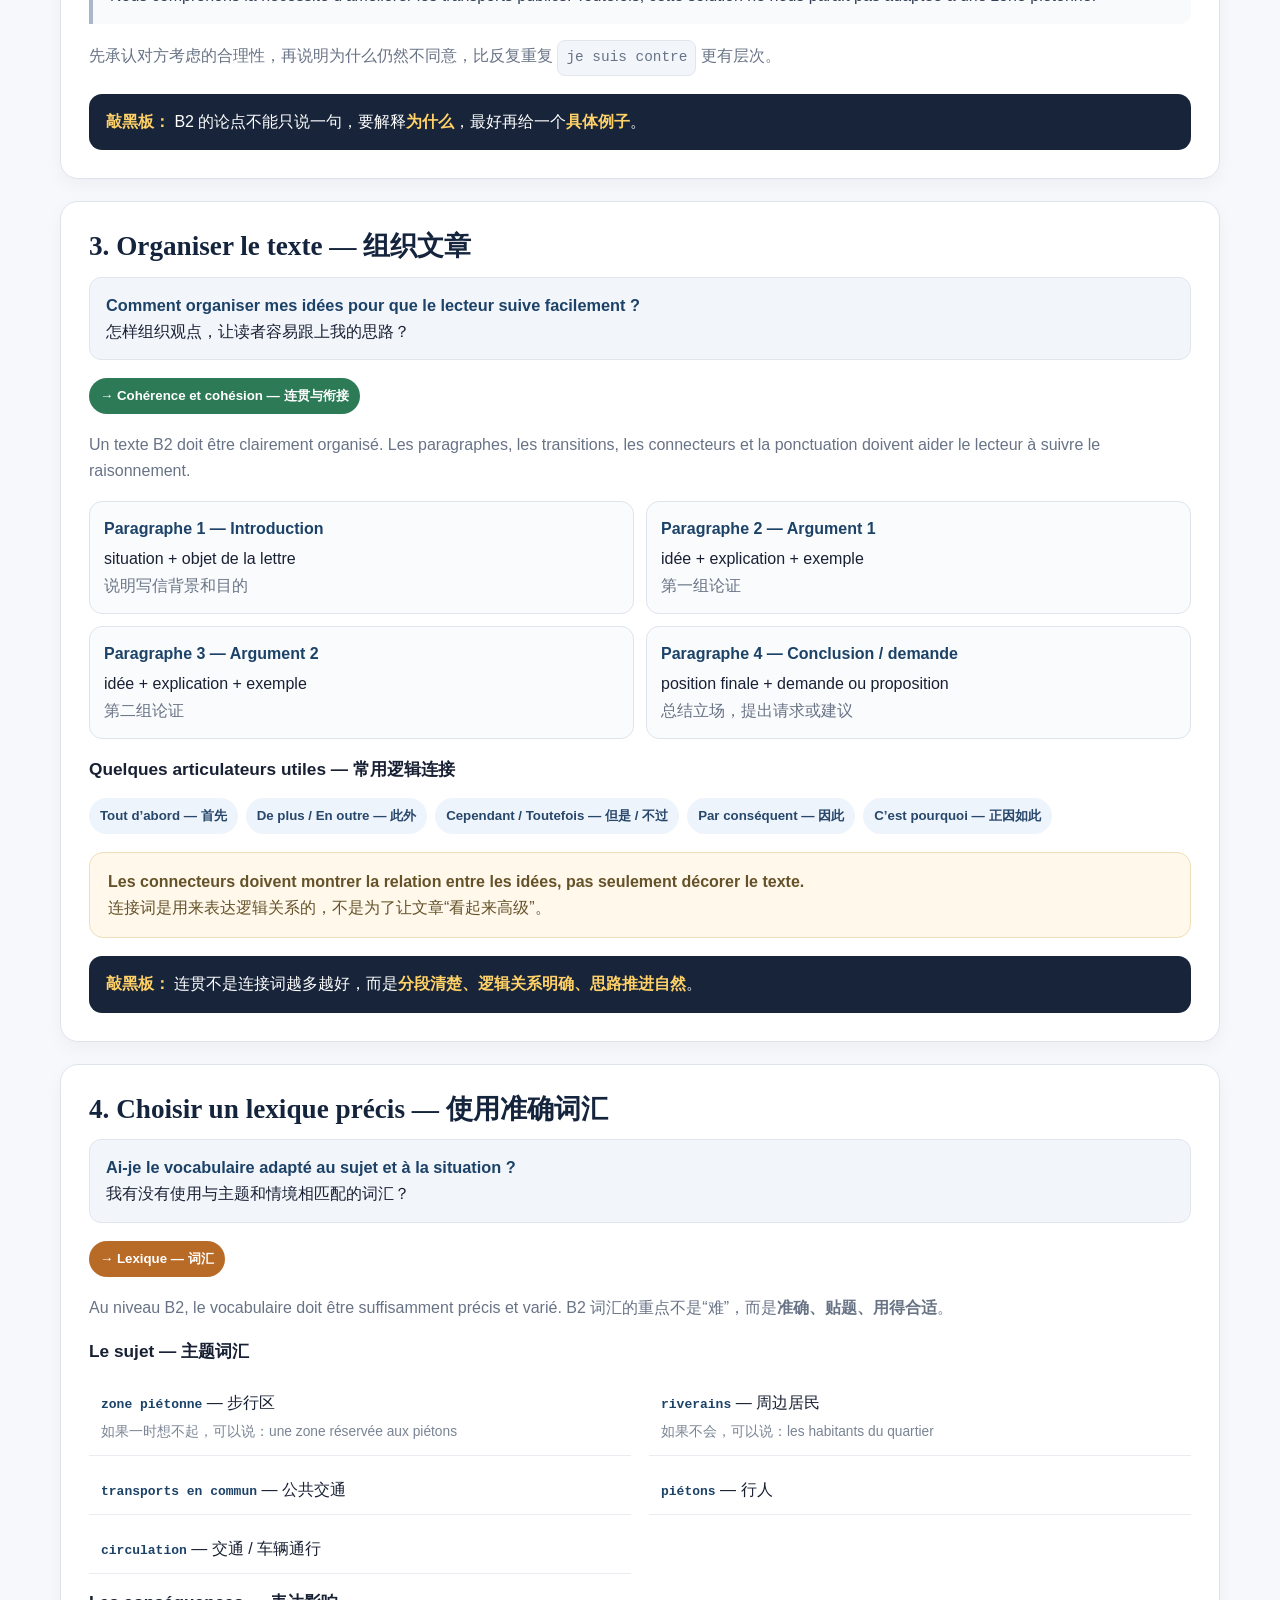
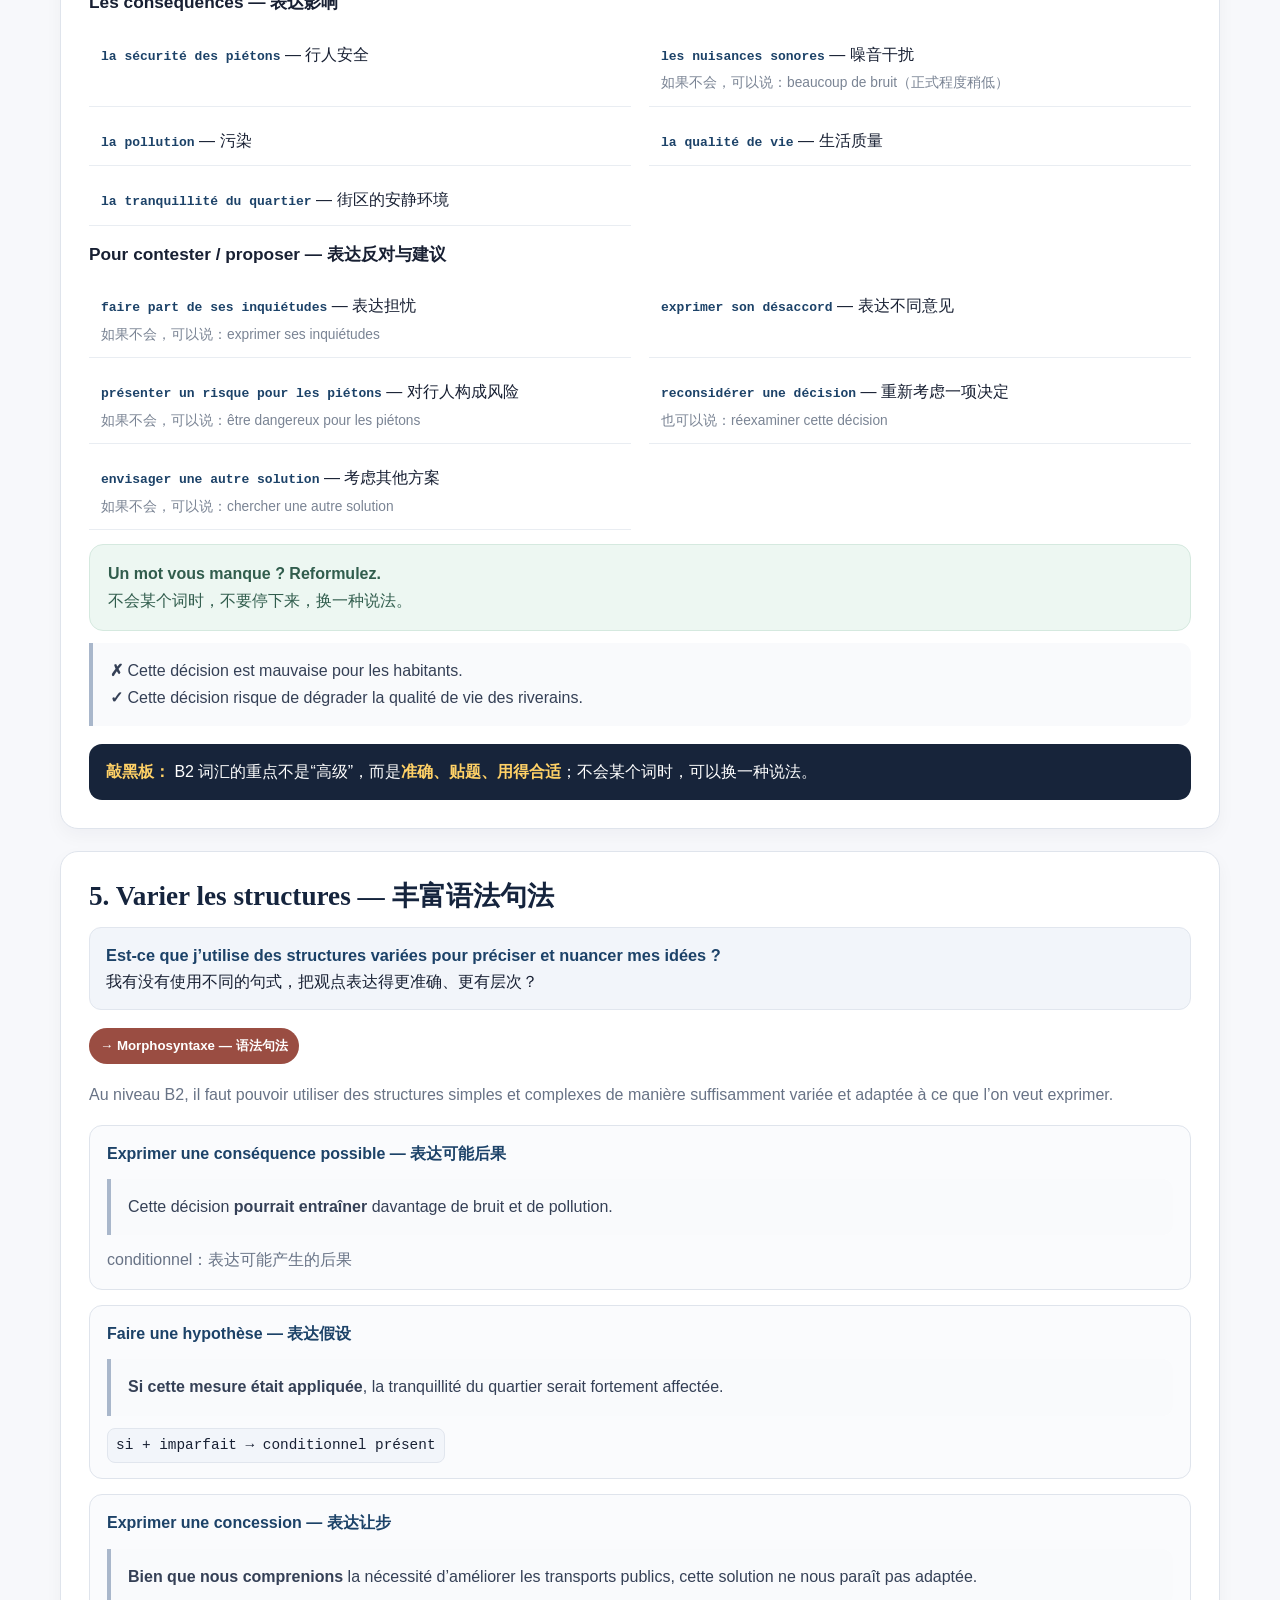
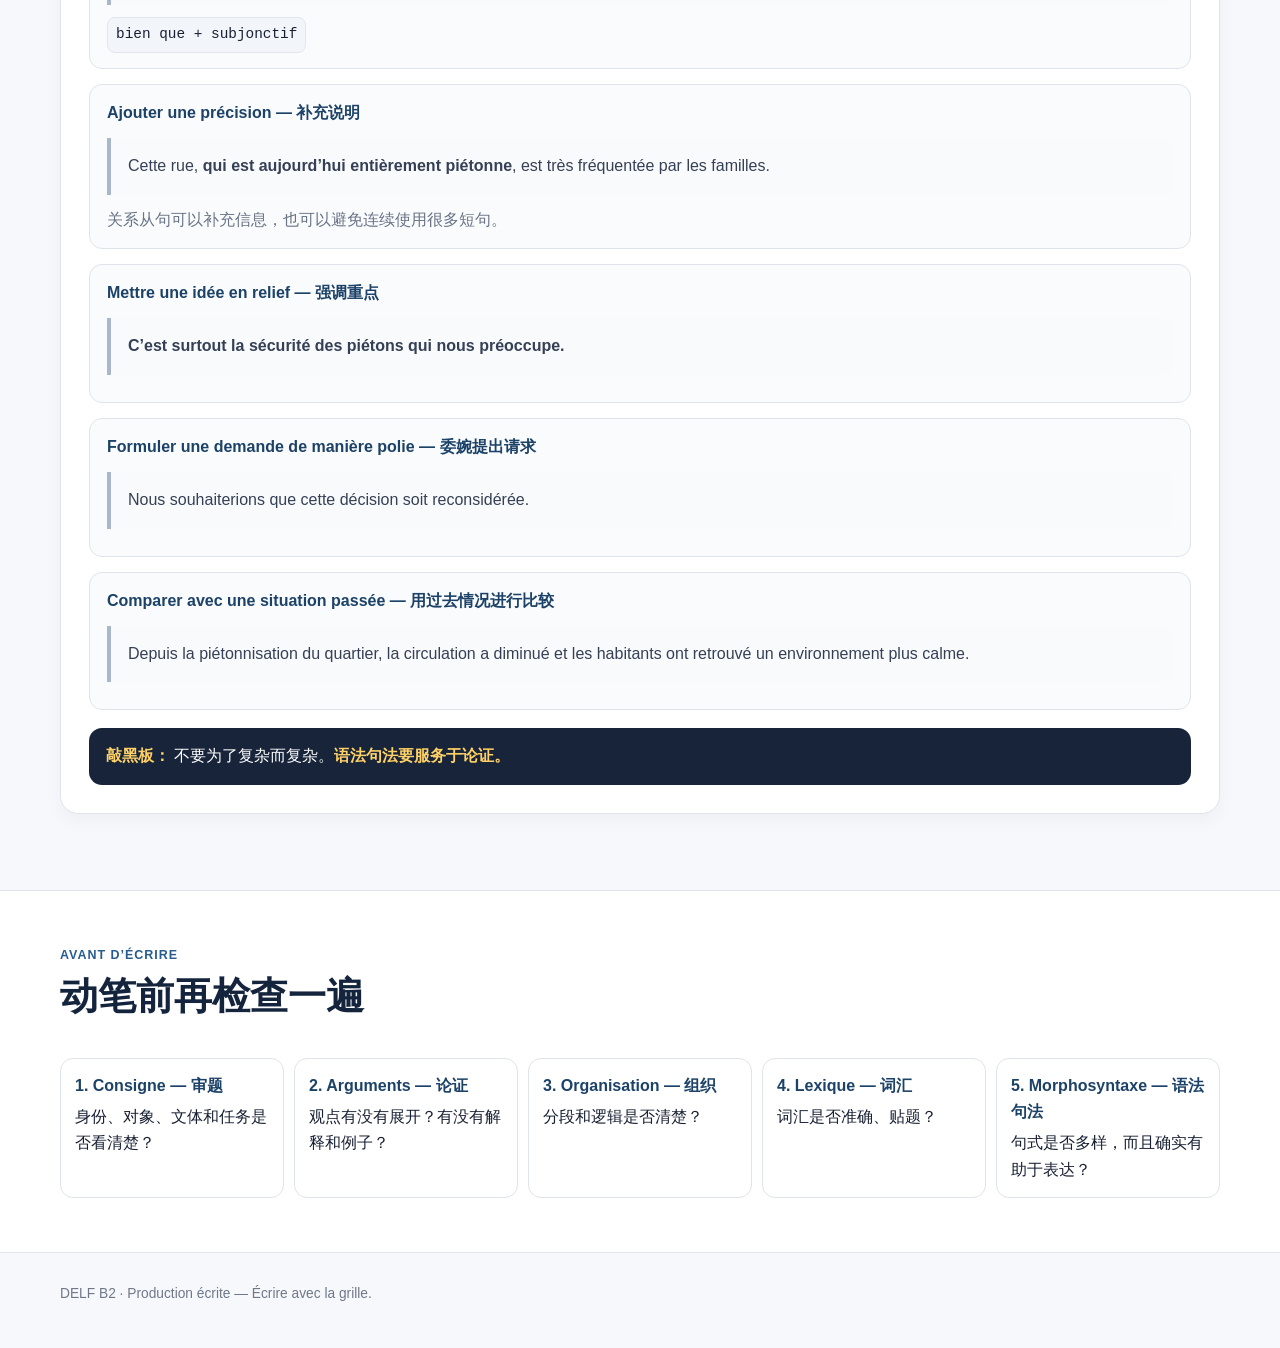
==== commit 0d085ea3: "Replace PE grid image with HTML table" ====
--- a/pe/index.html
+++ b/pe/index.html
@@ -1 +1 @@
-<!doctype html><html lang="fr"><head><meta charset="utf-8"><meta name="viewport" content="width=device-width,initial-scale=1"><title>PE — DELF B2</title><link rel="stylesheet" href="../assets/style.css"></head><body><header class="topbar"><div class="container nav"><a class="brand" href="../index.html"><span class="brand-mark">B2</span><span>DELF B2 · Ressources</span></a><nav class="nav-links"><a href="../index.html">Accueil</a><a href="../co/">CO</a><a href="../ce/">CE</a><a class="active" href="./">PE</a><a href="../po/">PO</a></nav></div></header><main><section class="page-head"><div class="container"><div class="breadcrumb">Accueil › PE</div><span class="eyebrow">Production écrite</span><h1>Écrire avec la grille</h1><p class="lede">对照评分表练习写作：从一道具体题目出发，把评分标准转化成五个写作步骤。</p><div class="subnav"><a href="#grille">Grille</a><a href="#sujet">Sujet</a><a href="#etape1">1. Consigne</a><a href="#etape2">2. Arguments</a><a href="#etape3">3. Organisation</a><a href="#etape4">4. Lexique</a><a href="#etape5">5. Morphosyntaxe</a><a href="#check">Checklist</a></div></div></section><section class="section" id="grille"><div class="container"><div class="section-intro"><div><div class="kicker">Grille d’évaluation</div><h2>Production écrite — DELF B2</h2></div><p>Nous allons transformer les cinq critères de la grille en cinq réflexes d’écriture.<br>下面把评分表中的五个标准，转化成五个写作步骤。</p></div><div class="grid-image"><img src="../assets/grille-pe-b2.svg" alt="Grille d’évaluation de la production écrite DELF B2"></div></div></section><section class="section alt" id="sujet"><div class="container"><div class="section-intro"><div><div class="kicker">Sujet d’entraînement</div><h2>Un exemple concret</h2></div></div><div class="subject-box">Vous vivez en France dans une zone piétonne du centre-ville.<br>Le maire de votre ville a décidé d’ouvrir certaines des rues de cette zone à la circulation des autobus pendant la journée. En tant que représentant(e) de votre immeuble, vous écrivez une lettre au maire pour contester cette décision en justifiant votre point de vue.</div></div></section><section class="section"><div class="container"><article class="lesson-step" id="etape1"><h2>1. Lire la consigne — 审题</h2><div class="key-question"><strong>Qui écrit à qui, pour faire quoi ?</strong><span>谁写给谁？要完成什么任务？</span></div><div class="mini-grid"><div class="mini-box"><strong>Rôle｜身份</strong>représentant(e) de votre immeuble</div><div class="mini-box"><strong>Destinataire｜对象</strong>le maire</div><div class="mini-box"><strong>Type de texte｜文体</strong>une lettre formelle</div><div class="mini-box"><strong>Actes de parole attendus｜言语行为</strong>contester + justifier</div></div><div class="criterion-tags"><span class="criterion-tag tag-task">→ Réalisation de la tâche — 任务完成度</span><span class="criterion-tag tag-socio">→ Adéquation sociolinguistique — 语域得体</span></div><p>Il faut réellement <strong>contester la décision</strong> et <strong>justifier son point de vue</strong>. 题目要求的是“提出异议 + 说明理由”。<strong>不是描述城市交通现状，也不是只写一句“我不同意”。</strong></p><p>Comme la lettre est adressée au maire, le registre doit rester formel et poli. 因为收信人是市长，所以要使用正式、礼貌的书信语域。</p><div class="example"><span class="formula">Monsieur le Maire,</span><br><span class="formula">Je souhaite vous faire part de…</span><br><span class="formula">Je me permets de vous écrire afin de…</span></div><div class="example"><strong>✓</strong> Je souhaite vous faire part de notre désaccord concernant cette décision.<br><strong>✗</strong> Je ne suis pas d’accord. Cette décision est mauvaise.</div><div class="blackboard"><strong>敲黑板：</strong> 动笔前，先找清楚<strong>身份、对象、文体和题目要求完成的言语行为</strong>。</div></article><article class="lesson-step" id="etape2"><h2>2. Développer les arguments — 展开论证</h2><div class="key-question"><strong>Pourquoi suis-je contre cette décision ?</strong><span>我为什么反对这一决定？</span></div><div class="criterion-tags"><span class="criterion-tag tag-task">→ Réalisation de la tâche — 任务完成度</span></div><p>Au niveau B2, un argument ne doit pas rester une affirmation isolée. Il faut expliquer <strong>pourquoi</strong> et, si possible, donner un <strong>exemple concret</strong>.</p><div class="callout good"><strong>une idée → une explication → un exemple concret</strong><br>一个观点 → 说明理由 → 一个具体例子</div><h3>Argument 1 — La sécurité</h3><div class="example">L’ouverture de ces rues aux autobus pourrait mettre en danger les piétons.<br>De nombreux enfants et personnes âgées circulent à pied dans ce quartier.<br>Par exemple, la rue est particulièrement fréquentée à la sortie de l’école.</div><h3>Argument 2 — La qualité de vie</h3><div class="example">La circulation des autobus entraînerait également davantage de bruit et de pollution.<br>Elle risquerait donc de dégrader la qualité de vie des riverains.</div><h3>Nuancer / faire une concession — 让步</h3><div class="example">Nous comprenons la nécessité d’améliorer les transports publics. Toutefois, cette solution ne nous paraît pas adaptée à une zone piétonne.</div><p>先承认对方考虑的合理性，再说明为什么仍然不同意，比反复重复 <span class="formula">je suis contre</span> 更有层次。</p><div class="blackboard"><strong>敲黑板：</strong> B2 的论点不能只说一句，要解释<strong>为什么</strong>，最好再给一个<strong>具体例子</strong>。</div></article><article class="lesson-step" id="etape3"><h2>3. Organiser le texte — 组织文章</h2><div class="key-question"><strong>Comment organiser mes idées pour que le lecteur suive facilement ?</strong><span>怎样组织观点，让读者容易跟上我的思路？</span></div><div class="criterion-tags"><span class="criterion-tag tag-cohesion">→ Cohérence et cohésion — 连贯与衔接</span></div><p>Un texte B2 doit être clairement organisé. Les paragraphes, les transitions, les connecteurs et la ponctuation doivent aider le lecteur à suivre le raisonnement.</p><div class="mini-grid"><div class="mini-box"><strong>Paragraphe 1 — Introduction</strong>situation + objet de la lettre<br><span class="muted">说明写信背景和目的</span></div><div class="mini-box"><strong>Paragraphe 2 — Argument 1</strong>idée + explication + exemple<br><span class="muted">第一组论证</span></div><div class="mini-box"><strong>Paragraphe 3 — Argument 2</strong>idée + explication + exemple<br><span class="muted">第二组论证</span></div><div class="mini-box"><strong>Paragraphe 4 — Conclusion / demande</strong>position finale + demande ou proposition<br><span class="muted">总结立场，提出请求或建议</span></div></div><h3>Quelques articulateurs utiles — 常用逻辑连接</h3><div class="criterion-tags"><span class="keyword">Tout d’abord — 首先</span><span class="keyword">De plus / En outre — 此外</span><span class="keyword">Cependant / Toutefois — 但是 / 不过</span><span class="keyword">Par conséquent — 因此</span><span class="keyword">C’est pourquoi — 正因如此</span></div><div class="callout"><strong>Les connecteurs doivent montrer la relation entre les idées, pas seulement décorer le texte.</strong><br>连接词是用来表达逻辑关系的，不是为了让文章“看起来高级”。</div><div class="blackboard"><strong>敲黑板：</strong> 连贯不是连接词越多越好，而是<strong>分段清楚、逻辑关系明确、思路推进自然</strong>。</div></article><article class="lesson-step" id="etape4"><h2>4. Choisir un lexique précis — 使用准确词汇</h2><div class="key-question"><strong>Ai-je le vocabulaire adapté au sujet et à la situation ?</strong><span>我有没有使用与主题和情境相匹配的词汇？</span></div><div class="criterion-tags"><span class="criterion-tag tag-lexique">→ Lexique — 词汇</span></div><p>Au niveau B2, le vocabulaire doit être suffisamment précis et varié. B2 词汇的重点不是“难”，而是<strong>准确、贴题、用得合适</strong>。</p><h3>Le sujet — 主题词汇</h3><div class="lex-list"><div class="lex-item"><code>zone piétonne</code> — 步行区<span class="fallback">如果一时想不起，可以说：une zone réservée aux piétons</span></div><div class="lex-item"><code>riverains</code> — 周边居民<span class="fallback">如果不会，可以说：les habitants du quartier</span></div><div class="lex-item"><code>transports en commun</code> — 公共交通</div><div class="lex-item"><code>piétons</code> — 行人</div><div class="lex-item"><code>circulation</code> — 交通 / 车辆通行</div></div><h3>Les conséquences — 表达影响</h3><div class="lex-list"><div class="lex-item"><code>la sécurité des piétons</code> — 行人安全</div><div class="lex-item"><code>les nuisances sonores</code> — 噪音干扰<span class="fallback">如果不会，可以说：beaucoup de bruit（正式程度稍低）</span></div><div class="lex-item"><code>la pollution</code> — 污染</div><div class="lex-item"><code>la qualité de vie</code> — 生活质量</div><div class="lex-item"><code>la tranquillité du quartier</code> — 街区的安静环境</div></div><h3>Pour contester / proposer — 表达反对与建议</h3><div class="lex-list"><div class="lex-item"><code>faire part de ses inquiétudes</code> — 表达担忧<span class="fallback">如果不会，可以说：exprimer ses inquiétudes</span></div><div class="lex-item"><code>exprimer son désaccord</code> — 表达不同意见</div><div class="lex-item"><code>présenter un risque pour les piétons</code> — 对行人构成风险<span class="fallback">如果不会，可以说：être dangereux pour les piétons</span></div><div class="lex-item"><code>reconsidérer une décision</code> — 重新考虑一项决定<span class="fallback">也可以说：réexaminer cette décision</span></div><div class="lex-item"><code>envisager une autre solution</code> — 考虑其他方案<span class="fallback">如果不会，可以说：chercher une autre solution</span></div></div><div class="callout good"><strong>Un mot vous manque ? Reformulez.</strong><br>不会某个词时，不要停下来，换一种说法。</div><div class="example"><strong>✗</strong> Cette décision est mauvaise pour les habitants.<br><strong>✓</strong> Cette décision risque de dégrader la qualité de vie des riverains.</div><div class="blackboard"><strong>敲黑板：</strong> B2 词汇的重点不是“高级”，而是<strong>准确、贴题、用得合适</strong>；不会某个词时，可以换一种说法。</div></article><article class="lesson-step" id="etape5"><h2>5. Varier les structures — 丰富语法句法</h2><div class="key-question"><strong>Est-ce que j’utilise des structures variées pour préciser et nuancer mes idées ?</strong><span>我有没有使用不同的句式，把观点表达得更准确、更有层次？</span></div><div class="criterion-tags"><span class="criterion-tag tag-morpho">→ Morphosyntaxe — 语法句法</span></div><p>Au niveau B2, il faut pouvoir utiliser des structures simples et complexes de manière suffisamment variée et adaptée à ce que l’on veut exprimer.</p><div class="structure-item"><h3>Exprimer une conséquence possible — 表达可能后果</h3><div class="example">Cette décision <strong>pourrait entraîner</strong> davantage de bruit et de pollution.</div><span class="muted">conditionnel：表达可能产生的后果</span></div><div class="structure-item"><h3>Faire une hypothèse — 表达假设</h3><div class="example"><strong>Si cette mesure était appliquée</strong>, la tranquillité du quartier serait fortement affectée.</div><span class="formula">si + imparfait → conditionnel présent</span></div><div class="structure-item"><h3>Exprimer une concession — 表达让步</h3><div class="example"><strong>Bien que nous comprenions</strong> la nécessité d’améliorer les transports publics, cette solution ne nous paraît pas adaptée.</div><span class="formula">bien que + subjonctif</span></div><div class="structure-item"><h3>Ajouter une précision — 补充说明</h3><div class="example">Cette rue, <strong>qui est aujourd’hui entièrement piétonne</strong>, est très fréquentée par les familles.</div><span class="muted">关系从句可以补充信息，也可以避免连续使用很多短句。</span></div><div class="structure-item"><h3>Mettre une idée en relief — 强调重点</h3><div class="example"><strong>C’est surtout la sécurité des piétons qui nous préoccupe.</strong></div></div><div class="structure-item"><h3>Formuler une demande de manière polie — 委婉提出请求</h3><div class="example">Nous souhaiterions que cette décision soit reconsidérée.</div></div><div class="structure-item"><h3>Comparer avec une situation passée — 用过去情况进行比较</h3><div class="example">Depuis la piétonnisation du quartier, la circulation a diminué et les habitants ont retrouvé un environnement plus calme.</div></div><div class="blackboard"><strong>敲黑板：</strong> 不要为了复杂而复杂。<strong>语法句法要服务于论证。</strong></div></article></div></section><section class="section alt" id="check"><div class="container"><div class="section-intro"><div><div class="kicker">Avant d’écrire</div><h2>动笔前再检查一遍</h2></div></div><div class="checklist"><div class="check"><strong>1. Consigne — 审题</strong>身份、对象、文体和任务是否看清楚？</div><div class="check"><strong>2. Arguments — 论证</strong>观点有没有展开？有没有解释和例子？</div><div class="check"><strong>3. Organisation — 组织</strong>分段和逻辑是否清楚？</div><div class="check"><strong>4. Lexique — 词汇</strong>词汇是否准确、贴题？</div><div class="check"><strong>5. Morphosyntaxe — 语法句法</strong>句式是否多样，而且确实有助于表达？</div></div></div></section></main><footer class="footer"><div class="container">DELF B2 · Production écrite — Écrire avec la grille.</div></footer></body></html>+<!doctype html><html lang="fr"><head><meta charset="utf-8"><meta name="viewport" content="width=device-width,initial-scale=1"><title>PE — DELF B2</title><link rel="stylesheet" href="../assets/style.css"></head><body><header class="topbar"><div class="container nav"><a class="brand" href="../index.html"><span class="brand-mark">B2</span><span>DELF B2 · Ressources</span></a><nav class="nav-links"><a href="../index.html">Accueil</a><a href="../co/">CO</a><a href="../ce/">CE</a><a class="active" href="./">PE</a><a href="../po/">PO</a></nav></div></header><main><section class="page-head"><div class="container"><div class="breadcrumb">Accueil › PE</div><span class="eyebrow">Production écrite</span><h1>Écrire avec la grille</h1><p class="lede">对照评分表练习写作：从一道具体题目出发，把评分标准转化成五个写作步骤。</p><div class="subnav"><a href="#grille">Grille</a><a href="#sujet">Sujet</a><a href="#etape1">1. Consigne</a><a href="#etape2">2. Arguments</a><a href="#etape3">3. Organisation</a><a href="#etape4">4. Lexique</a><a href="#etape5">5. Morphosyntaxe</a><a href="#check">Checklist</a></div></div></section><section class="section" id="grille"><div class="container"><div class="section-intro"><div><div class="kicker">Grille d’évaluation</div><h2>Production écrite — DELF B2</h2></div><p>Nous allons transformer les cinq critères de la grille en cinq réflexes d’écriture.<br>下面把评分表中的五个标准，转化成五个写作步骤。</p></div><div class="eval-table-wrap"><table class="eval-table"><thead><tr><th rowspan="3" colspan="2">Critères</th><th class="performance" colspan="4">Niveau de performance</th></tr><tr><th rowspan="2">Non répondu<br>ou production insuffisante</th><th rowspan="2">En dessous du<br>niveau ciblé</th><th colspan="2">Au niveau ciblé</th></tr><tr><th>B2</th><th>B2+</th></tr></thead><tbody><tr><td class="group" rowspan="2">Compétence<br>pragmatique</td><td class="criterion-name task">Réalisation de la tâche<br><span class="zh-key">任务完成度</span></td><td class="score-cell"><strong>0</strong><span>Non répondu / insuffisant</span></td><td class="score-cell"><strong>1</strong><span>En dessous du niveau ciblé</span></td><td class="score-cell"><strong>3</strong><span>B2</span></td><td class="score-cell"><strong>5</strong><span>B2+</span></td></tr><tr><td class="criterion-name cohesion">Cohérence et cohésion<br><span class="zh-key">连贯与衔接</span></td><td class="score-cell"><strong>0</strong></td><td class="score-cell"><strong>1</strong></td><td class="score-cell"><strong>3</strong></td><td class="score-cell"><strong>5</strong></td></tr><tr><td class="group">Compétence<br>sociolinguistique</td><td class="criterion-name socio">Adéquation sociolinguistique<br><span class="zh-key">语域得体</span></td><td class="score-cell"><strong>0</strong></td><td class="score-cell"><strong>1</strong></td><td class="score-cell"><strong>3</strong></td><td class="score-cell"><strong>5</strong></td></tr><tr><td class="group" rowspan="2">Compétence<br>linguistique</td><td class="criterion-name lexique">Lexique<br><span class="zh-key">词汇</span></td><td class="score-cell"><strong>0</strong></td><td class="score-cell"><strong>1</strong></td><td class="score-cell"><strong>3</strong></td><td class="score-cell"><strong>5</strong></td></tr><tr><td class="criterion-name morpho">Morphosyntaxe<br><span class="zh-key">语法句法</span></td><td class="score-cell"><strong>0</strong></td><td class="score-cell"><strong>1</strong></td><td class="score-cell"><strong>3</strong></td><td class="score-cell"><strong>5</strong></td></tr></tbody></table></div><div class="eval-note">每项最高 5 分，共 25 分。后面的五个步骤分别对应这五个评分点。</div></div></section><section class="section alt" id="sujet"><div class="container"><div class="section-intro"><div><div class="kicker">Sujet d’entraînement</div><h2>Un exemple concret</h2></div></div><div class="subject-box">Vous vivez en France dans une zone piétonne du centre-ville.<br>Le maire de votre ville a décidé d’ouvrir certaines des rues de cette zone à la circulation des autobus pendant la journée. En tant que représentant(e) de votre immeuble, vous écrivez une lettre au maire pour contester cette décision en justifiant votre point de vue.</div></div></section><section class="section"><div class="container"><article class="lesson-step" id="etape1"><h2>1. Lire la consigne — 审题</h2><div class="key-question"><strong>Qui écrit à qui, pour faire quoi ?</strong><span>谁写给谁？要完成什么任务？</span></div><div class="mini-grid"><div class="mini-box"><strong>Rôle｜身份</strong>représentant(e) de votre immeuble</div><div class="mini-box"><strong>Destinataire｜对象</strong>le maire</div><div class="mini-box"><strong>Type de texte｜文体</strong>une lettre formelle</div><div class="mini-box"><strong>Actes de parole attendus｜言语行为</strong>contester + justifier</div></div><div class="criterion-tags"><span class="criterion-tag tag-task">→ Réalisation de la tâche — 任务完成度</span><span class="criterion-tag tag-socio">→ Adéquation sociolinguistique — 语域得体</span></div><p>Il faut réellement <strong>contester la décision</strong> et <strong>justifier son point de vue</strong>. 题目要求的是“提出异议 + 说明理由”。<strong>不是描述城市交通现状，也不是只写一句“我不同意”。</strong></p><p>Comme la lettre est adressée au maire, le registre doit rester formel et poli. 因为收信人是市长，所以要使用正式、礼貌的书信语域。</p><div class="example"><span class="formula">Monsieur le Maire,</span><br><span class="formula">Je souhaite vous faire part de…</span><br><span class="formula">Je me permets de vous écrire afin de…</span></div><div class="example"><strong>✓</strong> Je souhaite vous faire part de notre désaccord concernant cette décision.<br><strong>✗</strong> Je ne suis pas d’accord. Cette décision est mauvaise.</div><div class="blackboard"><strong>敲黑板：</strong> 动笔前，先找清楚<strong>身份、对象、文体和题目要求完成的言语行为</strong>。</div></article><article class="lesson-step" id="etape2"><h2>2. Développer les arguments — 展开论证</h2><div class="key-question"><strong>Pourquoi suis-je contre cette décision ?</strong><span>我为什么反对这一决定？</span></div><div class="criterion-tags"><span class="criterion-tag tag-task">→ Réalisation de la tâche — 任务完成度</span></div><p>Au niveau B2, un argument ne doit pas rester une affirmation isolée. Il faut expliquer <strong>pourquoi</strong> et, si possible, donner un <strong>exemple concret</strong>.</p><div class="callout good"><strong>une idée → une explication → un exemple concret</strong><br>一个观点 → 说明理由 → 一个具体例子</div><h3>Argument 1 — La sécurité</h3><div class="example">L’ouverture de ces rues aux autobus pourrait mettre en danger les piétons.<br>De nombreux enfants et personnes âgées circulent à pied dans ce quartier.<br>Par exemple, la rue est particulièrement fréquentée à la sortie de l’école.</div><h3>Argument 2 — La qualité de vie</h3><div class="example">La circulation des autobus entraînerait également davantage de bruit et de pollution.<br>Elle risquerait donc de dégrader la qualité de vie des riverains.</div><h3>Nuancer / faire une concession — 让步</h3><div class="example">Nous comprenons la nécessité d’améliorer les transports publics. Toutefois, cette solution ne nous paraît pas adaptée à une zone piétonne.</div><p>先承认对方考虑的合理性，再说明为什么仍然不同意，比反复重复 <span class="formula">je suis contre</span> 更有层次。</p><div class="blackboard"><strong>敲黑板：</strong> B2 的论点不能只说一句，要解释<strong>为什么</strong>，最好再给一个<strong>具体例子</strong>。</div></article><article class="lesson-step" id="etape3"><h2>3. Organiser le texte — 组织文章</h2><div class="key-question"><strong>Comment organiser mes idées pour que le lecteur suive facilement ?</strong><span>怎样组织观点，让读者容易跟上我的思路？</span></div><div class="criterion-tags"><span class="criterion-tag tag-cohesion">→ Cohérence et cohésion — 连贯与衔接</span></div><p>Un texte B2 doit être clairement organisé. Les paragraphes, les transitions, les connecteurs et la ponctuation doivent aider le lecteur à suivre le raisonnement.</p><div class="mini-grid"><div class="mini-box"><strong>Paragraphe 1 — Introduction</strong>situation + objet de la lettre<br><span class="muted">说明写信背景和目的</span></div><div class="mini-box"><strong>Paragraphe 2 — Argument 1</strong>idée + explication + exemple<br><span class="muted">第一组论证</span></div><div class="mini-box"><strong>Paragraphe 3 — Argument 2</strong>idée + explication + exemple<br><span class="muted">第二组论证</span></div><div class="mini-box"><strong>Paragraphe 4 — Conclusion / demande</strong>position finale + demande ou proposition<br><span class="muted">总结立场，提出请求或建议</span></div></div><h3>Quelques articulateurs utiles — 常用逻辑连接</h3><div class="criterion-tags"><span class="criterion-tag tag-task" style="background:#eef4fb;color:#27476b">Tout d’abord — 首先</span><span class="criterion-tag tag-task" style="background:#eef4fb;color:#27476b">De plus / En outre — 此外</span><span class="criterion-tag tag-task" style="background:#eef4fb;color:#27476b">Cependant / Toutefois — 但是 / 不过</span><span class="criterion-tag tag-task" style="background:#eef4fb;color:#27476b">Par conséquent — 因此</span><span class="criterion-tag tag-task" style="background:#eef4fb;color:#27476b">C’est pourquoi — 正因如此</span></div><div class="callout"><strong>Les connecteurs doivent montrer la relation entre les idées, pas seulement décorer le texte.</strong><br>连接词是用来表达逻辑关系的，不是为了让文章“看起来高级”。</div><div class="blackboard"><strong>敲黑板：</strong> 连贯不是连接词越多越好，而是<strong>分段清楚、逻辑关系明确、思路推进自然</strong>。</div></article><article class="lesson-step" id="etape4"><h2>4. Choisir un lexique précis — 使用准确词汇</h2><div class="key-question"><strong>Ai-je le vocabulaire adapté au sujet et à la situation ?</strong><span>我有没有使用与主题和情境相匹配的词汇？</span></div><div class="criterion-tags"><span class="criterion-tag tag-lexique">→ Lexique — 词汇</span></div><p>Au niveau B2, le vocabulaire doit être suffisamment précis et varié. B2 词汇的重点不是“难”，而是<strong>准确、贴题、用得合适</strong>。</p><h3>Le sujet — 主题词汇</h3><div class="lex-list"><div class="lex-item"><code>zone piétonne</code> — 步行区<span class="fallback">如果一时想不起，可以说：une zone réservée aux piétons</span></div><div class="lex-item"><code>riverains</code> — 周边居民<span class="fallback">如果不会，可以说：les habitants du quartier</span></div><div class="lex-item"><code>transports en commun</code> — 公共交通</div><div class="lex-item"><code>piétons</code> — 行人</div><div class="lex-item"><code>circulation</code> — 交通 / 车辆通行</div></div><h3>Les conséquences — 表达影响</h3><div class="lex-list"><div class="lex-item"><code>la sécurité des piétons</code> — 行人安全</div><div class="lex-item"><code>les nuisances sonores</code> — 噪音干扰<span class="fallback">如果不会，可以说：beaucoup de bruit（正式程度稍低）</span></div><div class="lex-item"><code>la pollution</code> — 污染</div><div class="lex-item"><code>la qualité de vie</code> — 生活质量</div><div class="lex-item"><code>la tranquillité du quartier</code> — 街区的安静环境</div></div><h3>Pour contester / proposer — 表达反对与建议</h3><div class="lex-list"><div class="lex-item"><code>faire part de ses inquiétudes</code> — 表达担忧<span class="fallback">如果不会，可以说：exprimer ses inquiétudes</span></div><div class="lex-item"><code>exprimer son désaccord</code> — 表达不同意见</div><div class="lex-item"><code>présenter un risque pour les piétons</code> — 对行人构成风险<span class="fallback">如果不会，可以说：être dangereux pour les piétons</span></div><div class="lex-item"><code>reconsidérer une décision</code> — 重新考虑一项决定<span class="fallback">也可以说：réexaminer cette décision</span></div><div class="lex-item"><code>envisager une autre solution</code> — 考虑其他方案<span class="fallback">如果不会，可以说：chercher une autre solution</span></div></div><div class="callout good"><strong>Un mot vous manque ? Reformulez.</strong><br>不会某个词时，不要停下来，换一种说法。</div><div class="example"><strong>✗</strong> Cette décision est mauvaise pour les habitants.<br><strong>✓</strong> Cette décision risque de dégrader la qualité de vie des riverains.</div><div class="blackboard"><strong>敲黑板：</strong> B2 词汇的重点不是“高级”，而是<strong>准确、贴题、用得合适</strong>；不会某个词时，可以换一种说法。</div></article><article class="lesson-step" id="etape5"><h2>5. Varier les structures — 丰富语法句法</h2><div class="key-question"><strong>Est-ce que j’utilise des structures variées pour préciser et nuancer mes idées ?</strong><span>我有没有使用不同的句式，把观点表达得更准确、更有层次？</span></div><div class="criterion-tags"><span class="criterion-tag tag-morpho">→ Morphosyntaxe — 语法句法</span></div><p>Au niveau B2, il faut pouvoir utiliser des structures simples et complexes de manière suffisamment variée et adaptée à ce que l’on veut exprimer.</p><div class="structure-item"><h3>Exprimer une conséquence possible — 表达可能后果</h3><div class="example">Cette décision <strong>pourrait entraîner</strong> davantage de bruit et de pollution.</div><span class="muted">conditionnel：表达可能产生的后果</span></div><div class="structure-item"><h3>Faire une hypothèse — 表达假设</h3><div class="example"><strong>Si cette mesure était appliquée</strong>, la tranquillité du quartier serait fortement affectée.</div><span class="formula">si + imparfait → conditionnel présent</span></div><div class="structure-item"><h3>Exprimer une concession — 表达让步</h3><div class="example"><strong>Bien que nous comprenions</strong> la nécessité d’améliorer les transports publics, cette solution ne nous paraît pas adaptée.</div><span class="formula">bien que + subjonctif</span></div><div class="structure-item"><h3>Ajouter une précision — 补充说明</h3><div class="example">Cette rue, <strong>qui est aujourd’hui entièrement piétonne</strong>, est très fréquentée par les familles.</div><span class="muted">关系从句可以补充信息，也可以避免连续使用很多短句。</span></div><div class="structure-item"><h3>Mettre une idée en relief — 强调重点</h3><div class="example"><strong>C’est surtout la sécurité des piétons qui nous préoccupe.</strong></div></div><div class="structure-item"><h3>Formuler une demande de manière polie — 委婉提出请求</h3><div class="example">Nous souhaiterions que cette décision soit reconsidérée.</div></div><div class="structure-item"><h3>Comparer avec une situation passée — 用过去情况进行比较</h3><div class="example">Depuis la piétonnisation du quartier, la circulation a diminué et les habitants ont retrouvé un environnement plus calme.</div></div><div class="blackboard"><strong>敲黑板：</strong> 不要为了复杂而复杂。<strong>语法句法要服务于论证。</strong></div></article></div></section><section class="section alt" id="check"><div class="container"><div class="section-intro"><div><div class="kicker">Avant d’écrire</div><h2>动笔前再检查一遍</h2></div></div><div class="checklist"><div class="check"><strong>1. Consigne — 审题</strong>身份、对象、文体和任务是否看清楚？</div><div class="check"><strong>2. Arguments — 论证</strong>观点有没有展开？有没有解释和例子？</div><div class="check"><strong>3. Organisation — 组织</strong>分段和逻辑是否清楚？</div><div class="check"><strong>4. Lexique — 词汇</strong>词汇是否准确、贴题？</div><div class="check"><strong>5. Morphosyntaxe — 语法句法</strong>句式是否多样，而且确实有助于表达？</div></div></div></section></main><footer class="footer"><div class="container">DELF B2 · Production écrite — Écrire avec la grille.</div></footer></body></html>
--- a/assets/style.css
+++ b/assets/style.css
@@ -1 +1 @@
-:root{--ink:#182033;--muted:#687386;--paper:#f7f8fb;--card:#fff;--line:#dfe4ec;--brand:#275c91;--brand-dark:#1c4268;--soft:#edf4fb;--accent:#b55a42;--green:#2e6c57;--radius:18px;--shadow:0 10px 28px rgba(24,32,51,.08);--task:#2f6fb0;--cohesion:#2d7a57;--socio:#7657a8;--lexique:#b86a27;--morpho:#9a4d42}*{box-sizing:border-box}html{scroll-behavior:smooth}body{margin:0;background:var(--paper);color:var(--ink);font-family:Inter,"Noto Sans SC","PingFang SC","Microsoft YaHei",Arial,sans-serif;line-height:1.65}a{color:inherit;text-decoration:none}.container{width:min(1160px,calc(100% - 40px));margin:0 auto}.topbar{position:sticky;top:0;z-index:20;background:rgba(255,255,255,.96);border-bottom:1px solid var(--line);backdrop-filter:blur(10px)}.nav{min-height:68px;display:flex;align-items:center;gap:22px}.brand{display:flex;align-items:center;gap:11px;font-weight:800;color:var(--brand-dark);white-space:nowrap}.brand-mark{width:38px;height:38px;border-radius:11px;background:linear-gradient(135deg,var(--brand),var(--brand-dark));color:#fff;display:grid;place-items:center;font-weight:800}.nav-links{margin-left:auto;display:flex;gap:6px;flex-wrap:wrap}.nav-links a{padding:8px 11px;border-radius:10px;color:#43506a;font-size:.94rem}.nav-links a:hover,.nav-links a.active{background:var(--soft);color:var(--brand-dark)}.hero{padding:72px 0 54px;background:linear-gradient(180deg,#fff 0%,var(--paper) 100%);border-bottom:1px solid var(--line)}.eyebrow{display:inline-flex;padding:6px 10px;border-radius:999px;background:var(--soft);color:var(--brand);font-size:.8rem;font-weight:800;letter-spacing:.08em;text-transform:uppercase}h1,h2{font-family:Georgia,"Times New Roman","Noto Serif SC",serif;color:#15243d}h1{font-size:clamp(2.4rem,5vw,4.7rem);line-height:1.03;letter-spacing:-.03em;margin:16px 0 18px}h2{font-size:clamp(1.55rem,3vw,2.35rem);margin:0 0 14px;line-height:1.2}h3{margin:0 0 10px;font-size:1.08rem}.lede{max-width:840px;color:#4f5c72;font-size:1.12rem;margin:0}.section{padding:54px 0}.section.alt{background:#fff;border-top:1px solid var(--line);border-bottom:1px solid var(--line)}.section-intro{display:flex;justify-content:space-between;align-items:end;gap:26px;margin-bottom:24px}.section-intro p{max-width:660px;margin:0;color:var(--muted)}.grid-4{display:grid;grid-template-columns:repeat(4,minmax(0,1fr));gap:18px}.grid-2{display:grid;grid-template-columns:repeat(2,minmax(0,1fr));gap:20px}.card,.panel,.criterion,.lesson-step{background:var(--card);border:1px solid var(--line);border-radius:var(--radius);box-shadow:0 7px 18px rgba(24,32,51,.04)}.card{padding:22px;transition:.18s ease}.card:hover{transform:translateY(-2px);box-shadow:var(--shadow)}.card-code{font-size:.8rem;color:var(--brand);font-weight:800;letter-spacing:.08em;margin-bottom:8px}.card p,.panel p,.criterion p,.lesson-step p{color:var(--muted)}.arrow{display:inline-block;margin-top:8px;color:var(--brand);font-weight:700}.panel{padding:24px}.kicker{font-size:.78rem;text-transform:uppercase;letter-spacing:.08em;font-weight:800;color:var(--brand);margin-bottom:9px}.page-head{padding:50px 0 28px;background:#fff;border-bottom:1px solid var(--line)}.page-head h1{font-size:clamp(2.2rem,4vw,3.6rem)}.breadcrumb{font-size:.88rem;color:var(--muted);margin-bottom:10px}.subnav{display:flex;flex-wrap:wrap;gap:8px;margin-top:22px}.subnav a{padding:7px 10px;border:1px solid var(--line);border-radius:999px;background:#fff;font-size:.88rem;color:#46526a}.criterion{padding:24px;margin-bottom:18px}.criterion h3{color:var(--brand-dark);font-size:1.2rem}.zh-key{display:inline-block;margin-left:7px;font-size:.78em;font-weight:600;color:#66758a}.callout{padding:16px 18px;border-radius:14px;background:#fff8eb;border:1px solid #efdfb8;color:#655229}.good{background:#edf7f2;border-color:#d5e9df;color:#315d4d}.warning{background:#fff0ec;border-color:#efd6ce;color:#6d4036}.footer{padding:30px 0 42px;color:#6f7889;font-size:.86rem}.muted{color:var(--muted)}.grid-image{background:#fff;border:1px solid var(--line);border-radius:18px;padding:18px;box-shadow:var(--shadow);overflow:auto}.grid-image img{display:block;width:100%;height:auto;min-width:720px;border-radius:10px}.source-note{margin-top:10px;color:var(--muted);font-size:.82rem}.subject-box{background:#fff;border:1px solid #cfd7e4;border-left:5px solid var(--brand);border-radius:15px;padding:22px 24px;font-size:1.02rem;line-height:1.75}.lesson-step{padding:28px;margin-bottom:22px}.lesson-step h2{font-size:1.7rem}.key-question{margin:14px 0 18px;padding:14px 16px;border-radius:12px;background:#f2f5fa;border:1px solid #e1e6ee}.key-question strong{display:block;color:var(--brand-dark);font-size:1.02rem}.criterion-tags{display:flex;gap:8px;flex-wrap:wrap;margin:14px 0 18px}.criterion-tag{display:inline-flex;align-items:center;padding:7px 11px;border-radius:999px;color:#fff;font-weight:800;font-size:.83rem}.tag-task{background:var(--task)}.tag-cohesion{background:var(--cohesion)}.tag-socio{background:var(--socio)}.tag-lexique{background:var(--lexique)}.tag-morpho{background:var(--morpho)}.mini-grid{display:grid;grid-template-columns:repeat(2,minmax(0,1fr));gap:12px;margin:16px 0}.mini-box{border:1px solid var(--line);border-radius:13px;padding:14px;background:#fafbfd}.mini-box strong{display:block;color:var(--brand-dark);margin-bottom:4px}.formula{display:inline-block;padding:5px 8px;border-radius:8px;background:#f2f5fa;border:1px solid #e1e6ee;font-family:ui-monospace,SFMono-Regular,Menlo,Consolas,monospace;font-size:.9rem}.example{margin:12px 0;padding:15px 17px;border-left:4px solid #a9b7cb;background:#f9fafc;border-radius:0 11px 11px 0;color:#354056}.blackboard{margin-top:18px;padding:15px 17px;border-radius:13px;background:#17243a;color:#fff}.blackboard strong{color:#ffd166}.lex-list{display:grid;grid-template-columns:1fr 1fr;gap:10px 18px;margin:14px 0}.lex-item{padding:11px 12px;border-bottom:1px solid #e9edf2}.lex-item code{font-weight:800;color:var(--brand-dark);background:none}.fallback{display:block;margin-top:4px;color:#7a8494;font-size:.86rem}.structure-item{margin:15px 0;padding:15px 17px;border:1px solid var(--line);border-radius:13px;background:#fafbfd}.structure-item h3{color:var(--brand-dark);font-size:1rem}.checklist{display:grid;grid-template-columns:repeat(5,minmax(0,1fr));gap:10px}.check{background:#fff;border:1px solid var(--line);border-radius:13px;padding:14px}.check strong{display:block;margin-bottom:5px;color:var(--brand-dark)}@media(max-width:900px){.grid-4{grid-template-columns:repeat(2,1fr)}.grid-2,.mini-grid,.lex-list{grid-template-columns:1fr 1fr}.checklist{grid-template-columns:repeat(2,1fr)}.nav{align-items:flex-start;padding:12px 0}.nav-links{margin-left:0}}@media(max-width:640px){.container{width:min(100% - 24px,1160px)}.grid-4,.grid-2,.mini-grid,.lex-list,.checklist{grid-template-columns:1fr}.nav{flex-wrap:wrap}.nav-links{width:100%;overflow:auto;flex-wrap:nowrap}.nav-links a{white-space:nowrap}.section-intro{display:block}.section-intro p{margin-top:8px}.hero{padding-top:48px}.zh-key{display:block;margin:3px 0 0}.lesson-step{padding:20px}.grid-image{padding:10px}}+:root{--ink:#182033;--muted:#687386;--paper:#f7f8fb;--card:#fff;--line:#dfe4ec;--brand:#275c91;--brand-dark:#1c4268;--soft:#edf4fb;--accent:#b55a42;--green:#2e6c57;--radius:18px;--shadow:0 10px 28px rgba(24,32,51,.08);--task:#2f6fb0;--cohesion:#2d7a57;--socio:#7657a8;--lexique:#b86a27;--morpho:#9a4d42}*{box-sizing:border-box}html{scroll-behavior:smooth}body{margin:0;background:var(--paper);color:var(--ink);font-family:Inter,"Noto Sans SC","PingFang SC","Microsoft YaHei",Arial,sans-serif;line-height:1.65}a{color:inherit;text-decoration:none}.container{width:min(1160px,calc(100% - 40px));margin:0 auto}.topbar{position:sticky;top:0;z-index:20;background:rgba(255,255,255,.96);border-bottom:1px solid var(--line);backdrop-filter:blur(10px)}.nav{min-height:68px;display:flex;align-items:center;gap:22px}.brand{display:flex;align-items:center;gap:11px;font-weight:800;color:var(--brand-dark);white-space:nowrap}.brand-mark{width:38px;height:38px;border-radius:11px;background:linear-gradient(135deg,var(--brand),var(--brand-dark));color:#fff;display:grid;place-items:center;font-weight:800}.nav-links{margin-left:auto;display:flex;gap:6px;flex-wrap:wrap}.nav-links a{padding:8px 11px;border-radius:10px;color:#43506a;font-size:.94rem}.nav-links a:hover,.nav-links a.active{background:var(--soft);color:var(--brand-dark)}.hero{padding:72px 0 54px;background:linear-gradient(180deg,#fff 0%,var(--paper) 100%);border-bottom:1px solid var(--line)}.eyebrow{display:inline-flex;padding:6px 10px;border-radius:999px;background:var(--soft);color:var(--brand);font-size:.8rem;font-weight:800;letter-spacing:.08em;text-transform:uppercase}h1,h2{font-family:Georgia,"Times New Roman","Noto Serif SC",serif;color:#15243d}h1{font-size:clamp(2.4rem,5vw,4.7rem);line-height:1.03;letter-spacing:-.03em;margin:16px 0 18px}h2{font-size:clamp(1.55rem,3vw,2.35rem);margin:0 0 14px;line-height:1.2}h3{margin:0 0 10px;font-size:1.08rem}.lede{max-width:840px;color:#4f5c72;font-size:1.12rem;margin:0}.section{padding:54px 0}.section.alt{background:#fff;border-top:1px solid var(--line);border-bottom:1px solid var(--line)}.section-intro{display:flex;justify-content:space-between;align-items:end;gap:26px;margin-bottom:24px}.section-intro p{max-width:660px;margin:0;color:var(--muted)}.grid-4{display:grid;grid-template-columns:repeat(4,minmax(0,1fr));gap:18px}.grid-2{display:grid;grid-template-columns:repeat(2,minmax(0,1fr));gap:20px}.card,.panel,.criterion,.lesson-step{background:var(--card);border:1px solid var(--line);border-radius:var(--radius);box-shadow:0 7px 18px rgba(24,32,51,.04)}.card{padding:22px;transition:.18s ease}.card:hover{transform:translateY(-2px);box-shadow:var(--shadow)}.card-code{font-size:.8rem;color:var(--brand);font-weight:800;letter-spacing:.08em;margin-bottom:8px}.card p,.panel p,.criterion p,.lesson-step p{color:var(--muted)}.arrow{display:inline-block;margin-top:8px;color:var(--brand);font-weight:700}.panel{padding:24px}.kicker{font-size:.78rem;text-transform:uppercase;letter-spacing:.08em;font-weight:800;color:var(--brand);margin-bottom:9px}.page-head{padding:50px 0 28px;background:#fff;border-bottom:1px solid var(--line)}.page-head h1{font-size:clamp(2.2rem,4vw,3.6rem)}.breadcrumb{font-size:.88rem;color:var(--muted);margin-bottom:10px}.subnav{display:flex;flex-wrap:wrap;gap:8px;margin-top:22px}.subnav a{padding:7px 10px;border:1px solid var(--line);border-radius:999px;background:#fff;font-size:.88rem;color:#46526a}.criterion{padding:24px;margin-bottom:18px}.criterion h3{color:var(--brand-dark);font-size:1.2rem}.zh-key{display:inline-block;margin-left:7px;font-size:.78em;font-weight:600;color:#66758a}.callout{padding:16px 18px;border-radius:14px;background:#fff8eb;border:1px solid #efdfb8;color:#655229}.good{background:#edf7f2;border-color:#d5e9df;color:#315d4d}.warning{background:#fff0ec;border-color:#efd6ce;color:#6d4036}.footer{padding:30px 0 42px;color:#6f7889;font-size:.86rem}.muted{color:var(--muted)}.subject-box{background:#fff;border:1px solid #cfd7e4;border-left:5px solid var(--brand);border-radius:15px;padding:22px 24px;font-size:1.02rem;line-height:1.75}.lesson-step{padding:28px;margin-bottom:22px}.lesson-step h2{font-size:1.7rem}.key-question{margin:14px 0 18px;padding:14px 16px;border-radius:12px;background:#f2f5fa;border:1px solid #e1e6ee}.key-question strong{display:block;color:var(--brand-dark);font-size:1.02rem}.criterion-tags{display:flex;gap:8px;flex-wrap:wrap;margin:14px 0 18px}.criterion-tag{display:inline-flex;align-items:center;padding:7px 11px;border-radius:999px;color:#fff;font-weight:800;font-size:.83rem}.tag-task{background:var(--task)}.tag-cohesion{background:var(--cohesion)}.tag-socio{background:var(--socio)}.tag-lexique{background:var(--lexique)}.tag-morpho{background:var(--morpho)}.mini-grid{display:grid;grid-template-columns:repeat(2,minmax(0,1fr));gap:12px;margin:16px 0}.mini-box{border:1px solid var(--line);border-radius:13px;padding:14px;background:#fafbfd}.mini-box strong{display:block;color:var(--brand-dark);margin-bottom:4px}.formula{display:inline-block;padding:5px 8px;border-radius:8px;background:#f2f5fa;border:1px solid #e1e6ee;font-family:ui-monospace,SFMono-Regular,Menlo,Consolas,monospace;font-size:.9rem}.example{margin:12px 0;padding:15px 17px;border-left:4px solid #a9b7cb;background:#f9fafc;border-radius:0 11px 11px 0;color:#354056}.blackboard{margin-top:18px;padding:15px 17px;border-radius:13px;background:#17243a;color:#fff}.blackboard strong{color:#ffd166}.lex-list{display:grid;grid-template-columns:1fr 1fr;gap:10px 18px;margin:14px 0}.lex-item{padding:11px 12px;border-bottom:1px solid #e9edf2}.lex-item code{font-weight:800;color:var(--brand-dark);background:none}.fallback{display:block;margin-top:4px;color:#7a8494;font-size:.86rem}.structure-item{margin:15px 0;padding:15px 17px;border:1px solid var(--line);border-radius:13px;background:#fafbfd}.structure-item h3{color:var(--brand-dark);font-size:1rem}.checklist{display:grid;grid-template-columns:repeat(5,minmax(0,1fr));gap:10px}.check{background:#fff;border:1px solid var(--line);border-radius:13px;padding:14px}.check strong{display:block;margin-bottom:5px;color:var(--brand-dark)}.eval-table-wrap{overflow:auto;background:#fff;border:1px solid var(--line);border-radius:18px;box-shadow:var(--shadow)}.eval-table{width:100%;border-collapse:collapse;min-width:860px;font-size:.91rem}.eval-table th,.eval-table td{border:1px solid #cfd6e0;padding:13px 14px;text-align:center;vertical-align:middle}.eval-table thead th{background:#eef1f5;color:#26344b;font-weight:800;line-height:1.25}.eval-table thead .performance{background:#dfe4ea}.eval-table .group{width:165px;background:#f5f7fa;font-weight:800;color:#34425a}.eval-table .criterion-name{text-align:left;font-weight:800;width:260px;background:#fbfcfd}.eval-table .criterion-name.task{border-left:6px solid var(--task)}.eval-table .criterion-name.cohesion{border-left:6px solid var(--cohesion)}.eval-table .criterion-name.socio{border-left:6px solid var(--socio)}.eval-table .criterion-name.lexique{border-left:6px solid var(--lexique)}.eval-table .criterion-name.morpho{border-left:6px solid var(--morpho)}.eval-table .score-cell strong{display:block;font-size:1.05rem;color:#1f2e45}.eval-table .score-cell span{display:block;font-size:.78rem;color:var(--muted);margin-top:2px}.eval-note{margin-top:10px;color:var(--muted);font-size:.84rem}@media(max-width:900px){.grid-4{grid-template-columns:repeat(2,1fr)}.grid-2,.mini-grid,.lex-list{grid-template-columns:1fr 1fr}.checklist{grid-template-columns:repeat(2,1fr)}.nav{align-items:flex-start;padding:12px 0}.nav-links{margin-left:0}}@media(max-width:640px){.container{width:min(100% - 24px,1160px)}.grid-4,.grid-2,.mini-grid,.lex-list,.checklist{grid-template-columns:1fr}.nav{flex-wrap:wrap}.nav-links{width:100%;overflow:auto;flex-wrap:nowrap}.nav-links a{white-space:nowrap}.section-intro{display:block}.section-intro p{margin-top:8px}.hero{padding-top:48px}.zh-key{display:block;margin:3px 0 0}.lesson-step{padding:20px}.eval-table-wrap{border-radius:13px}}
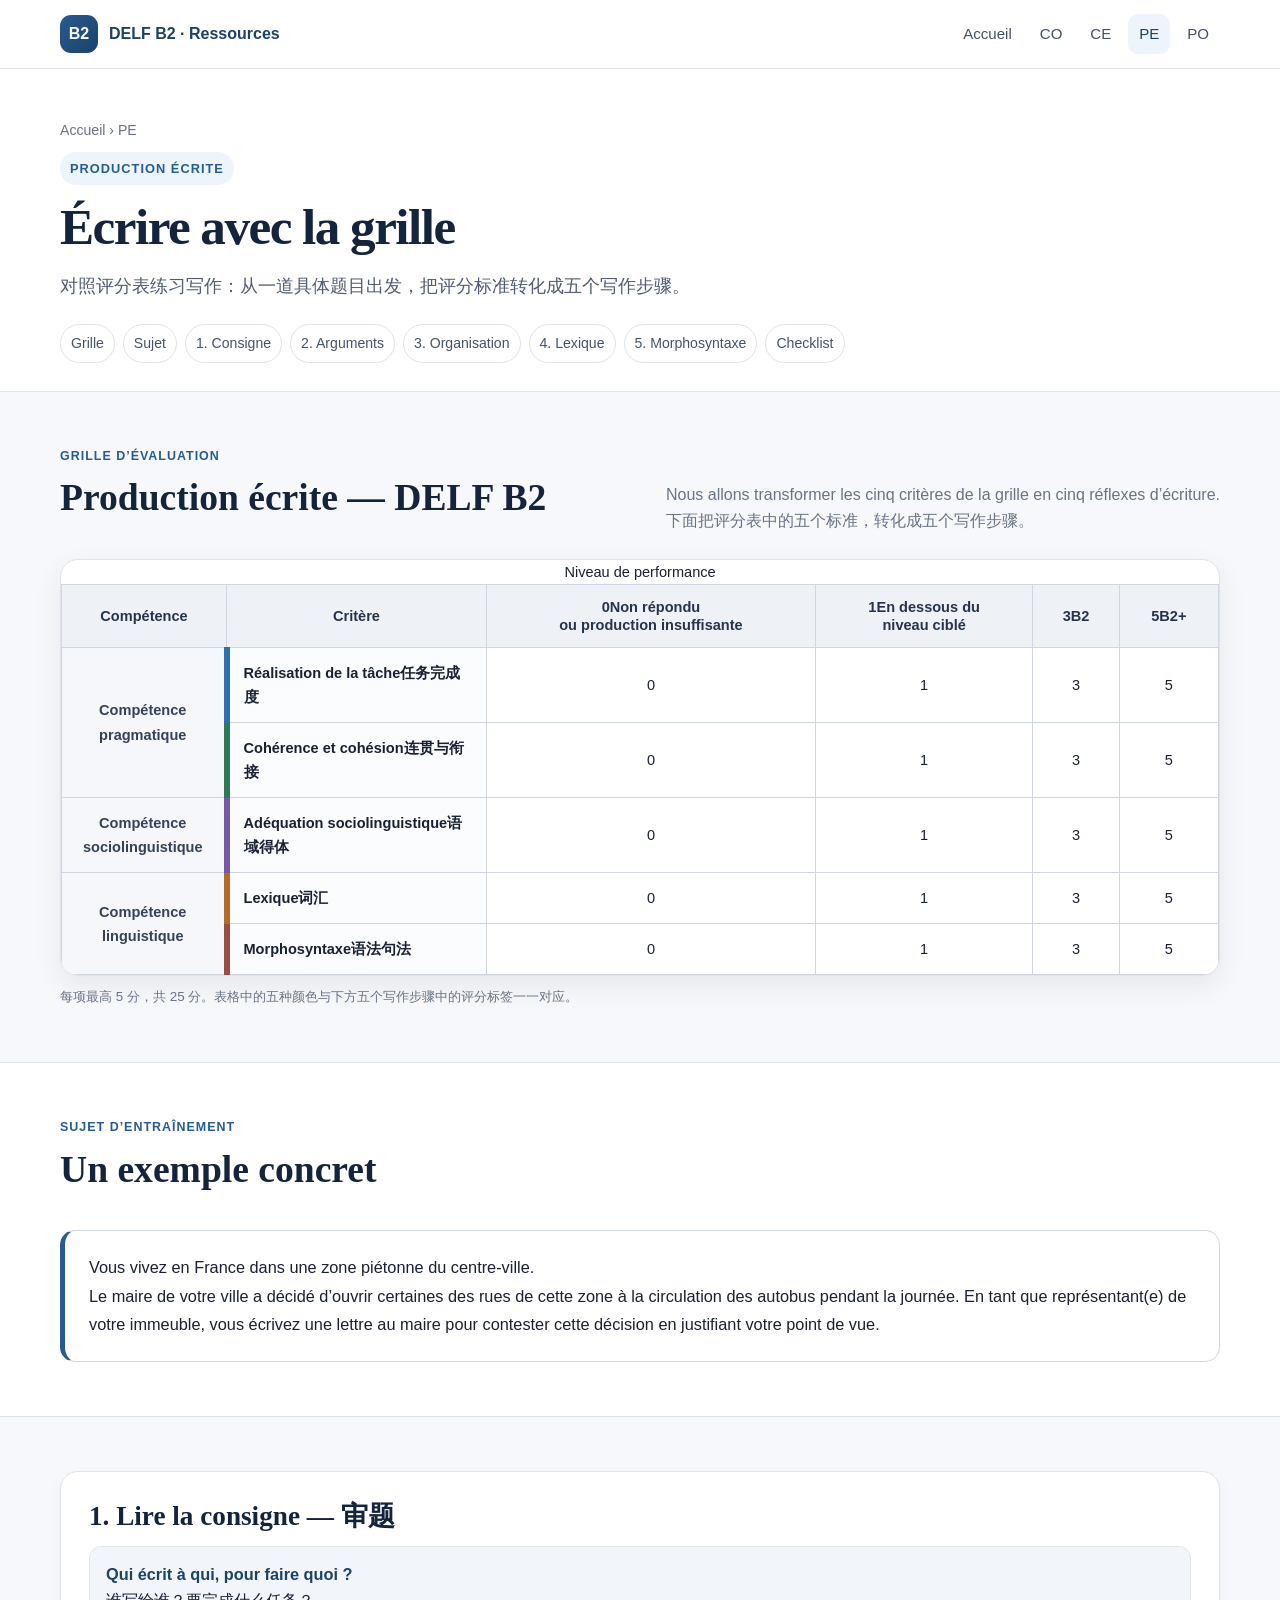
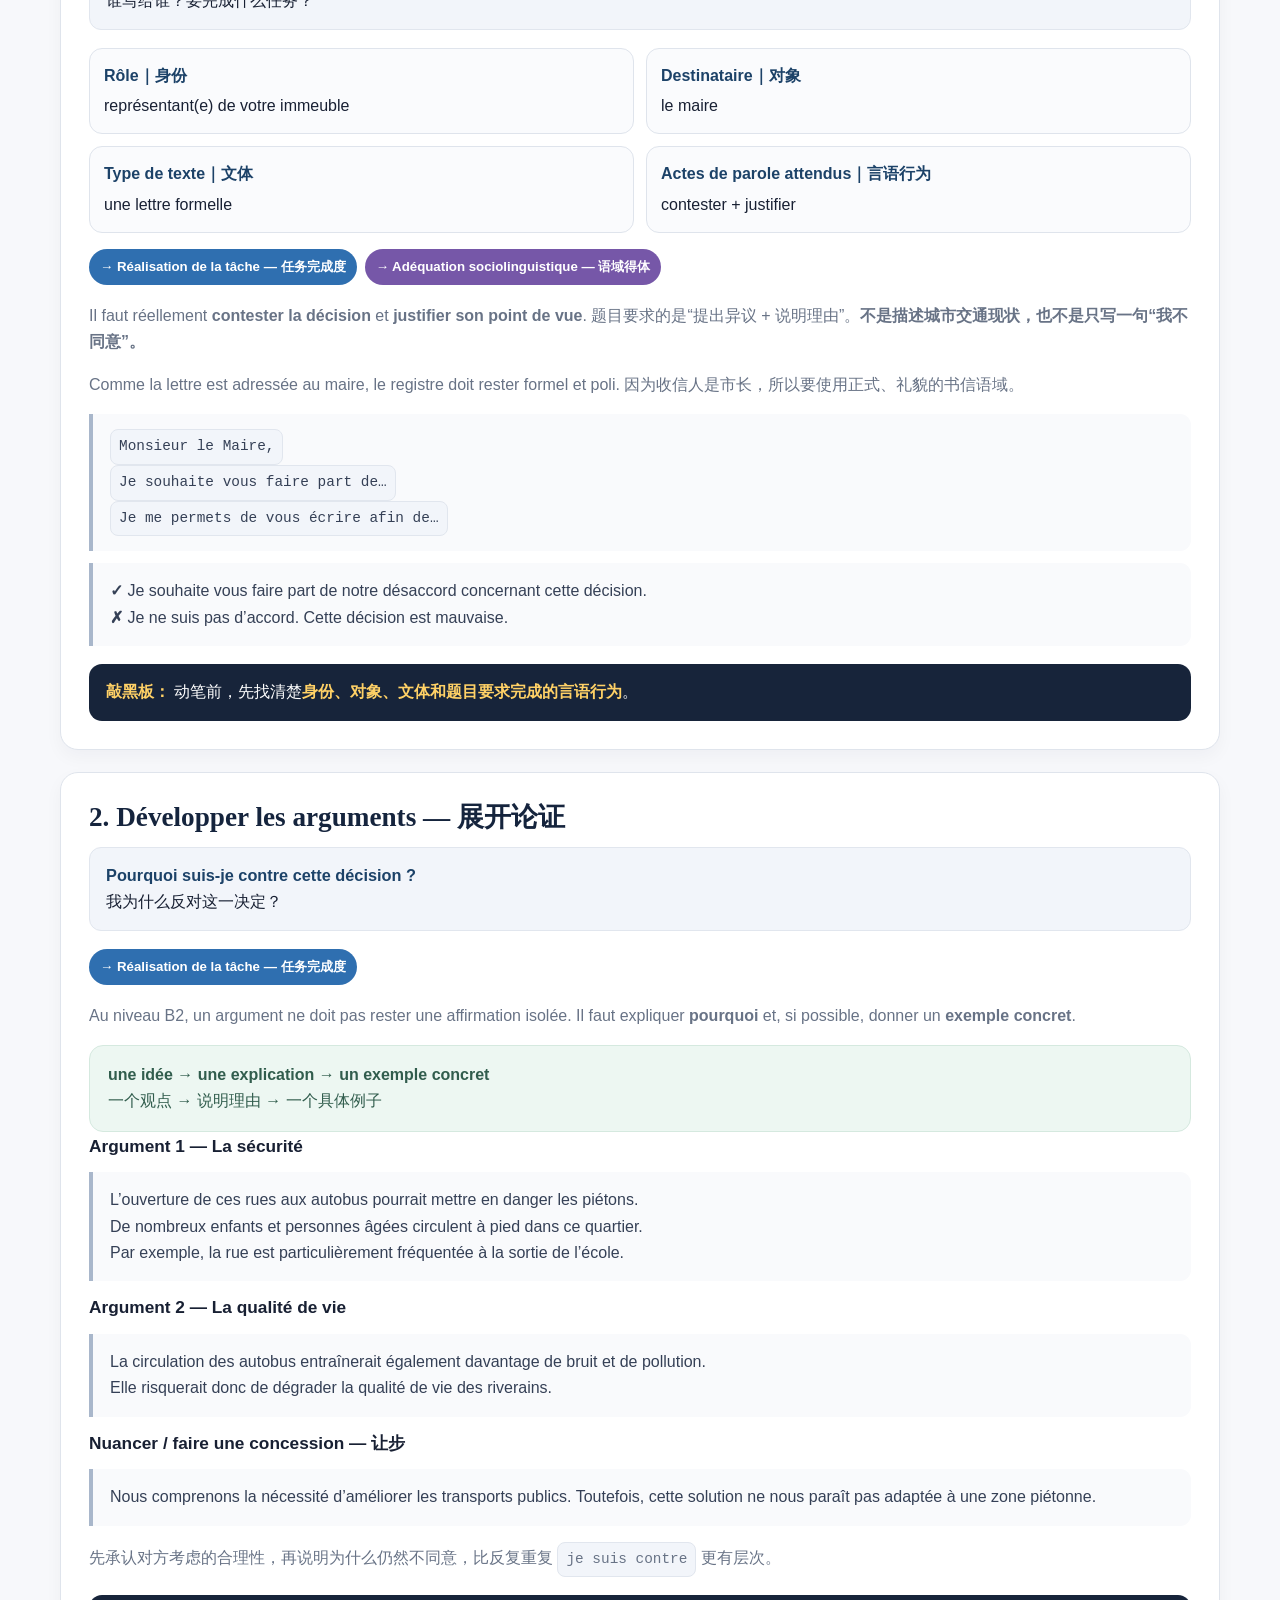
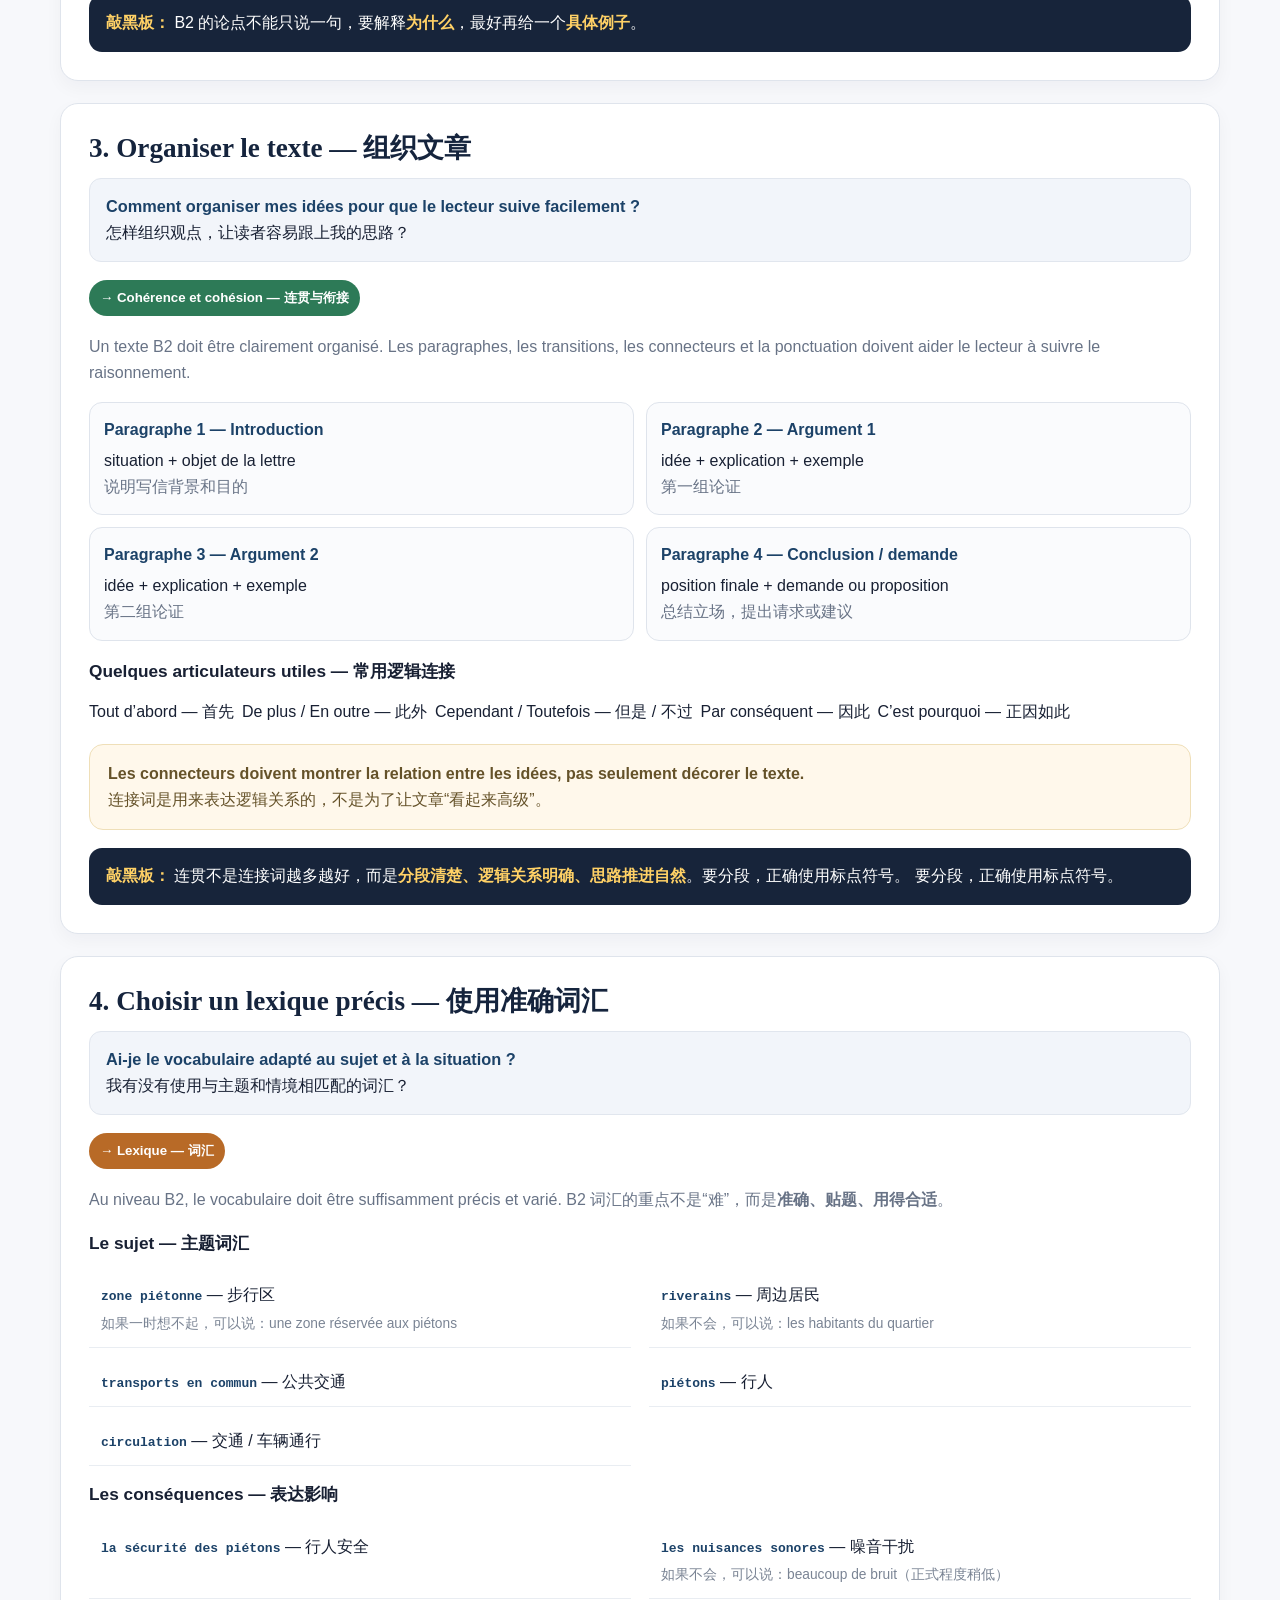
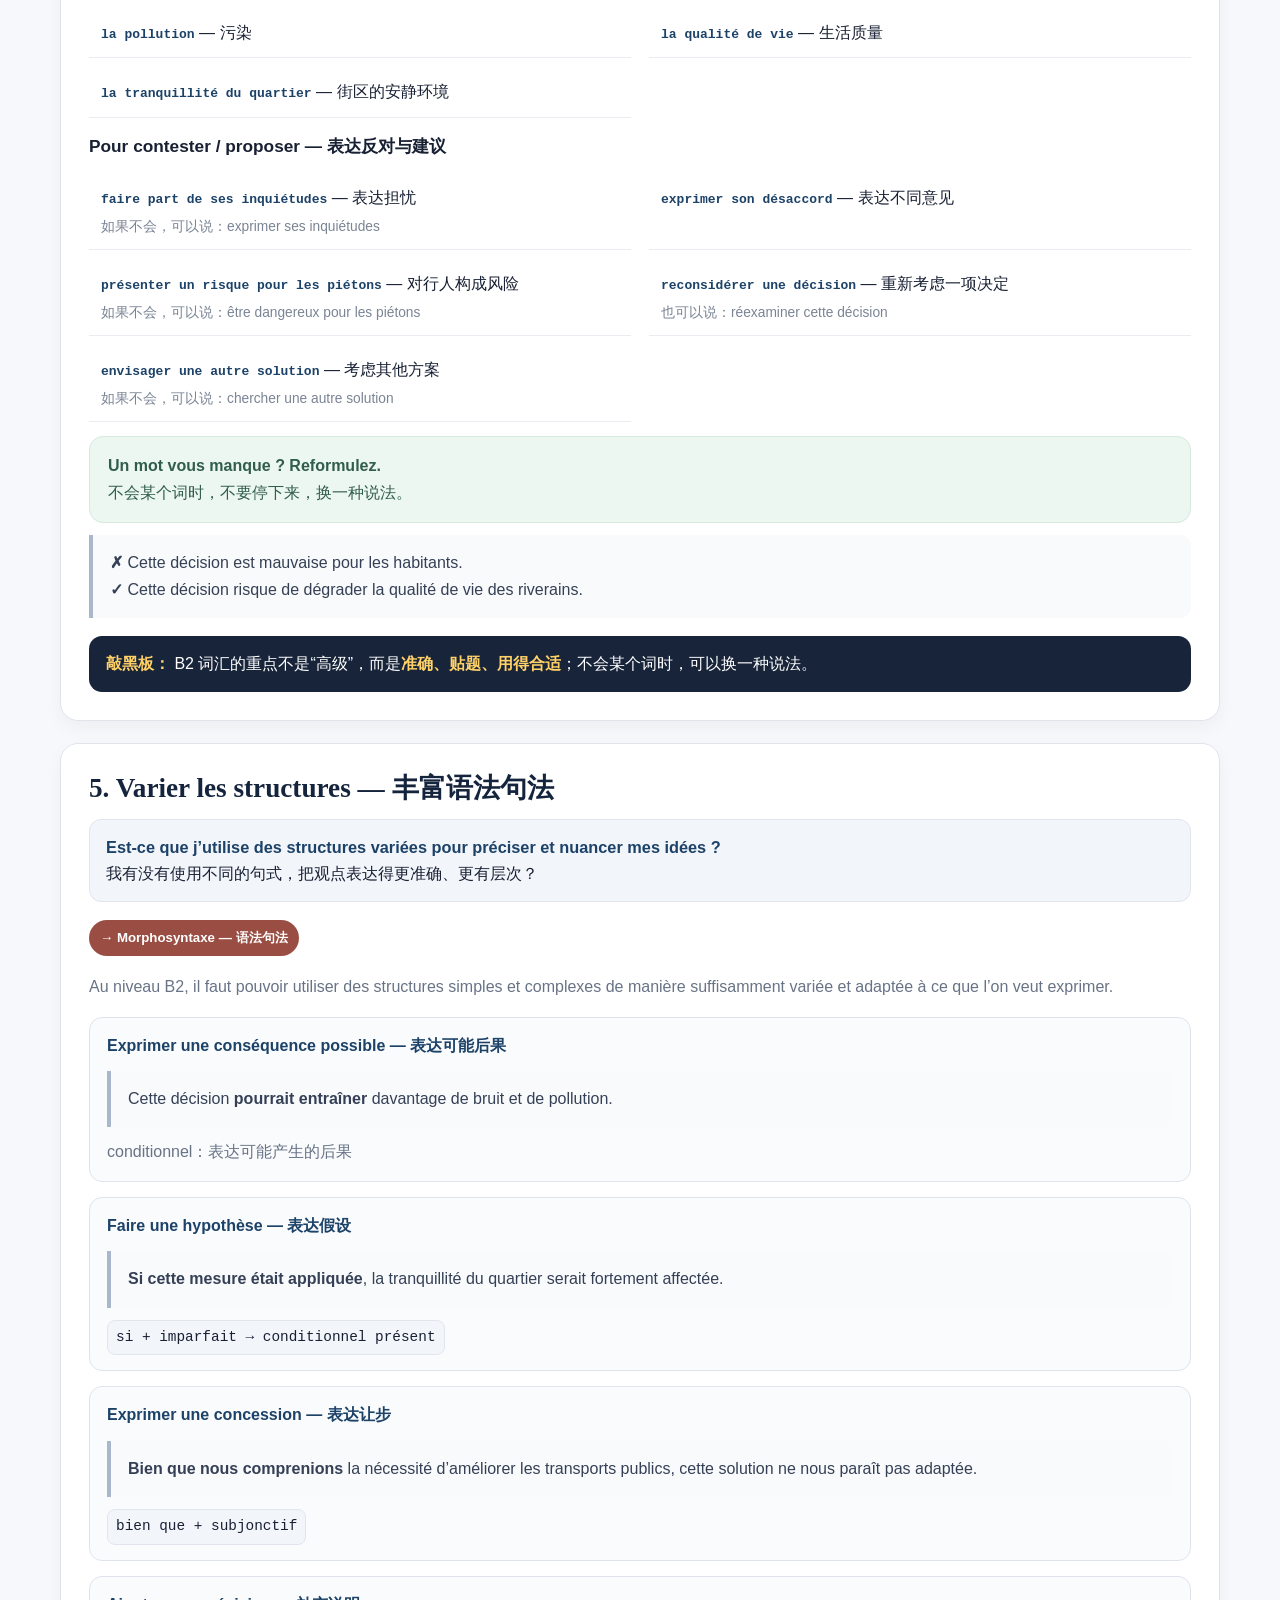
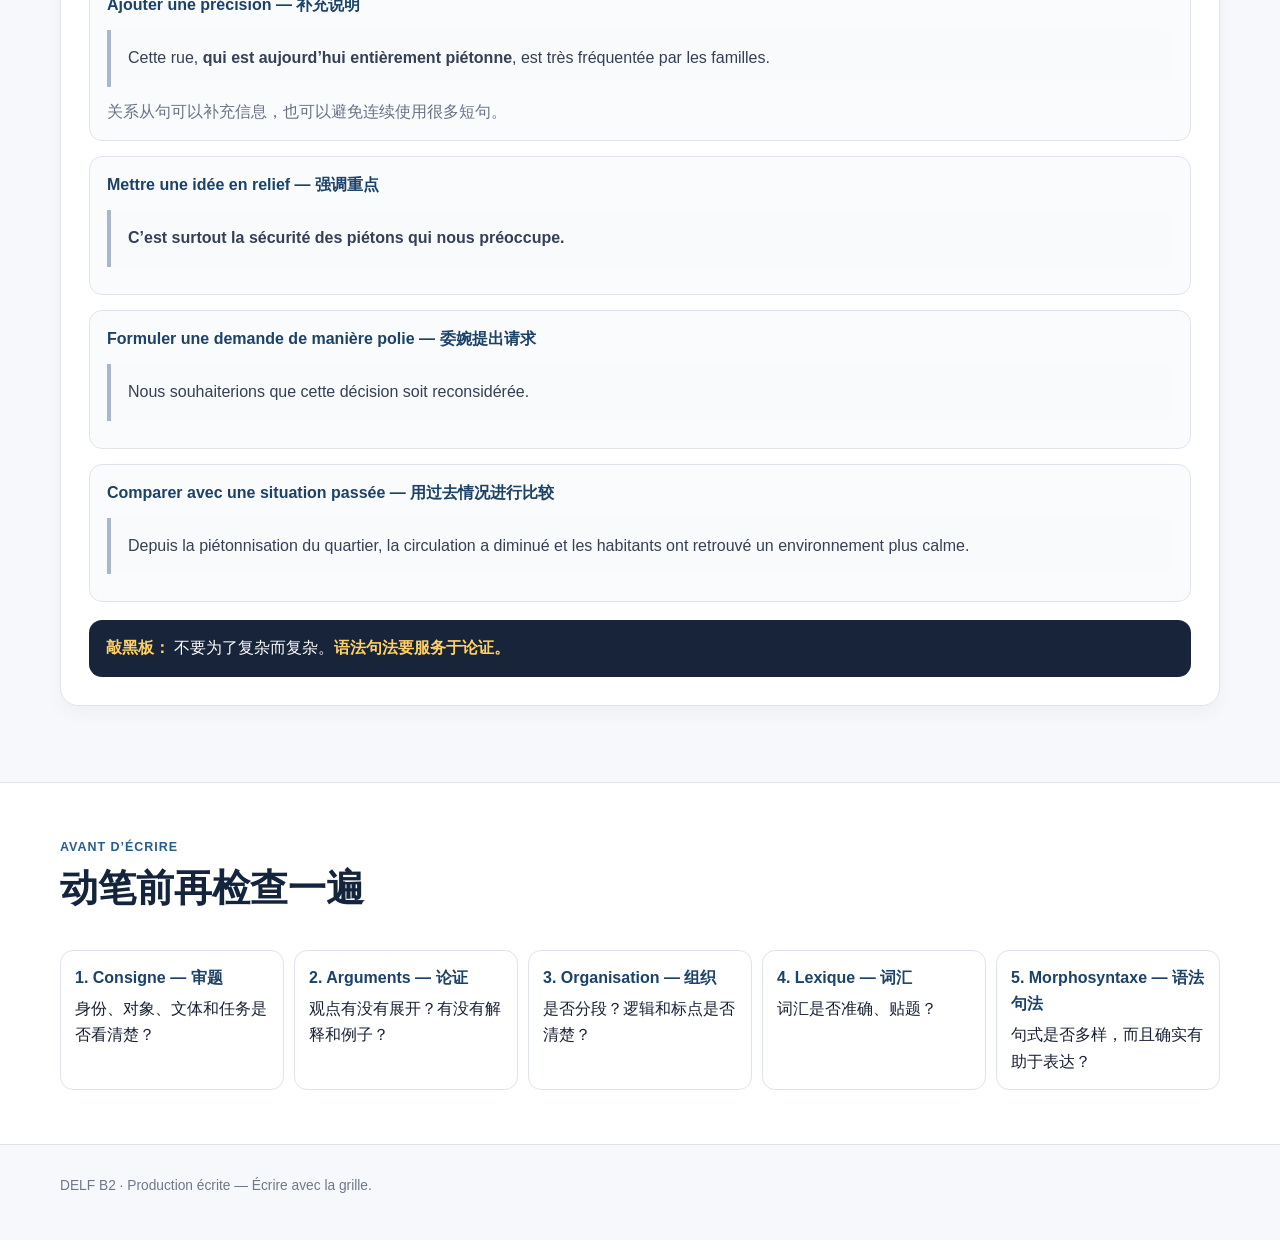
==== commit 74acf7ed: "Refine PE evaluation table and color correspondence" ====
--- a/pe/index.html
+++ b/pe/index.html
@@ -1 +1,212 @@
-<!doctype html><html lang="fr"><head><meta charset="utf-8"><meta name="viewport" content="width=device-width,initial-scale=1"><title>PE — DELF B2</title><link rel="stylesheet" href="../assets/style.css"></head><body><header class="topbar"><div class="container nav"><a class="brand" href="../index.html"><span class="brand-mark">B2</span><span>DELF B2 · Ressources</span></a><nav class="nav-links"><a href="../index.html">Accueil</a><a href="../co/">CO</a><a href="../ce/">CE</a><a class="active" href="./">PE</a><a href="../po/">PO</a></nav></div></header><main><section class="page-head"><div class="container"><div class="breadcrumb">Accueil › PE</div><span class="eyebrow">Production écrite</span><h1>Écrire avec la grille</h1><p class="lede">对照评分表练习写作：从一道具体题目出发，把评分标准转化成五个写作步骤。</p><div class="subnav"><a href="#grille">Grille</a><a href="#sujet">Sujet</a><a href="#etape1">1. Consigne</a><a href="#etape2">2. Arguments</a><a href="#etape3">3. Organisation</a><a href="#etape4">4. Lexique</a><a href="#etape5">5. Morphosyntaxe</a><a href="#check">Checklist</a></div></div></section><section class="section" id="grille"><div class="container"><div class="section-intro"><div><div class="kicker">Grille d’évaluation</div><h2>Production écrite — DELF B2</h2></div><p>Nous allons transformer les cinq critères de la grille en cinq réflexes d’écriture.<br>下面把评分表中的五个标准，转化成五个写作步骤。</p></div><div class="eval-table-wrap"><table class="eval-table"><thead><tr><th rowspan="3" colspan="2">Critères</th><th class="performance" colspan="4">Niveau de performance</th></tr><tr><th rowspan="2">Non répondu<br>ou production insuffisante</th><th rowspan="2">En dessous du<br>niveau ciblé</th><th colspan="2">Au niveau ciblé</th></tr><tr><th>B2</th><th>B2+</th></tr></thead><tbody><tr><td class="group" rowspan="2">Compétence<br>pragmatique</td><td class="criterion-name task">Réalisation de la tâche<br><span class="zh-key">任务完成度</span></td><td class="score-cell"><strong>0</strong><span>Non répondu / insuffisant</span></td><td class="score-cell"><strong>1</strong><span>En dessous du niveau ciblé</span></td><td class="score-cell"><strong>3</strong><span>B2</span></td><td class="score-cell"><strong>5</strong><span>B2+</span></td></tr><tr><td class="criterion-name cohesion">Cohérence et cohésion<br><span class="zh-key">连贯与衔接</span></td><td class="score-cell"><strong>0</strong></td><td class="score-cell"><strong>1</strong></td><td class="score-cell"><strong>3</strong></td><td class="score-cell"><strong>5</strong></td></tr><tr><td class="group">Compétence<br>sociolinguistique</td><td class="criterion-name socio">Adéquation sociolinguistique<br><span class="zh-key">语域得体</span></td><td class="score-cell"><strong>0</strong></td><td class="score-cell"><strong>1</strong></td><td class="score-cell"><strong>3</strong></td><td class="score-cell"><strong>5</strong></td></tr><tr><td class="group" rowspan="2">Compétence<br>linguistique</td><td class="criterion-name lexique">Lexique<br><span class="zh-key">词汇</span></td><td class="score-cell"><strong>0</strong></td><td class="score-cell"><strong>1</strong></td><td class="score-cell"><strong>3</strong></td><td class="score-cell"><strong>5</strong></td></tr><tr><td class="criterion-name morpho">Morphosyntaxe<br><span class="zh-key">语法句法</span></td><td class="score-cell"><strong>0</strong></td><td class="score-cell"><strong>1</strong></td><td class="score-cell"><strong>3</strong></td><td class="score-cell"><strong>5</strong></td></tr></tbody></table></div><div class="eval-note">每项最高 5 分，共 25 分。后面的五个步骤分别对应这五个评分点。</div></div></section><section class="section alt" id="sujet"><div class="container"><div class="section-intro"><div><div class="kicker">Sujet d’entraînement</div><h2>Un exemple concret</h2></div></div><div class="subject-box">Vous vivez en France dans une zone piétonne du centre-ville.<br>Le maire de votre ville a décidé d’ouvrir certaines des rues de cette zone à la circulation des autobus pendant la journée. En tant que représentant(e) de votre immeuble, vous écrivez une lettre au maire pour contester cette décision en justifiant votre point de vue.</div></div></section><section class="section"><div class="container"><article class="lesson-step" id="etape1"><h2>1. Lire la consigne — 审题</h2><div class="key-question"><strong>Qui écrit à qui, pour faire quoi ?</strong><span>谁写给谁？要完成什么任务？</span></div><div class="mini-grid"><div class="mini-box"><strong>Rôle｜身份</strong>représentant(e) de votre immeuble</div><div class="mini-box"><strong>Destinataire｜对象</strong>le maire</div><div class="mini-box"><strong>Type de texte｜文体</strong>une lettre formelle</div><div class="mini-box"><strong>Actes de parole attendus｜言语行为</strong>contester + justifier</div></div><div class="criterion-tags"><span class="criterion-tag tag-task">→ Réalisation de la tâche — 任务完成度</span><span class="criterion-tag tag-socio">→ Adéquation sociolinguistique — 语域得体</span></div><p>Il faut réellement <strong>contester la décision</strong> et <strong>justifier son point de vue</strong>. 题目要求的是“提出异议 + 说明理由”。<strong>不是描述城市交通现状，也不是只写一句“我不同意”。</strong></p><p>Comme la lettre est adressée au maire, le registre doit rester formel et poli. 因为收信人是市长，所以要使用正式、礼貌的书信语域。</p><div class="example"><span class="formula">Monsieur le Maire,</span><br><span class="formula">Je souhaite vous faire part de…</span><br><span class="formula">Je me permets de vous écrire afin de…</span></div><div class="example"><strong>✓</strong> Je souhaite vous faire part de notre désaccord concernant cette décision.<br><strong>✗</strong> Je ne suis pas d’accord. Cette décision est mauvaise.</div><div class="blackboard"><strong>敲黑板：</strong> 动笔前，先找清楚<strong>身份、对象、文体和题目要求完成的言语行为</strong>。</div></article><article class="lesson-step" id="etape2"><h2>2. Développer les arguments — 展开论证</h2><div class="key-question"><strong>Pourquoi suis-je contre cette décision ?</strong><span>我为什么反对这一决定？</span></div><div class="criterion-tags"><span class="criterion-tag tag-task">→ Réalisation de la tâche — 任务完成度</span></div><p>Au niveau B2, un argument ne doit pas rester une affirmation isolée. Il faut expliquer <strong>pourquoi</strong> et, si possible, donner un <strong>exemple concret</strong>.</p><div class="callout good"><strong>une idée → une explication → un exemple concret</strong><br>一个观点 → 说明理由 → 一个具体例子</div><h3>Argument 1 — La sécurité</h3><div class="example">L’ouverture de ces rues aux autobus pourrait mettre en danger les piétons.<br>De nombreux enfants et personnes âgées circulent à pied dans ce quartier.<br>Par exemple, la rue est particulièrement fréquentée à la sortie de l’école.</div><h3>Argument 2 — La qualité de vie</h3><div class="example">La circulation des autobus entraînerait également davantage de bruit et de pollution.<br>Elle risquerait donc de dégrader la qualité de vie des riverains.</div><h3>Nuancer / faire une concession — 让步</h3><div class="example">Nous comprenons la nécessité d’améliorer les transports publics. Toutefois, cette solution ne nous paraît pas adaptée à une zone piétonne.</div><p>先承认对方考虑的合理性，再说明为什么仍然不同意，比反复重复 <span class="formula">je suis contre</span> 更有层次。</p><div class="blackboard"><strong>敲黑板：</strong> B2 的论点不能只说一句，要解释<strong>为什么</strong>，最好再给一个<strong>具体例子</strong>。</div></article><article class="lesson-step" id="etape3"><h2>3. Organiser le texte — 组织文章</h2><div class="key-question"><strong>Comment organiser mes idées pour que le lecteur suive facilement ?</strong><span>怎样组织观点，让读者容易跟上我的思路？</span></div><div class="criterion-tags"><span class="criterion-tag tag-cohesion">→ Cohérence et cohésion — 连贯与衔接</span></div><p>Un texte B2 doit être clairement organisé. Les paragraphes, les transitions, les connecteurs et la ponctuation doivent aider le lecteur à suivre le raisonnement.</p><div class="mini-grid"><div class="mini-box"><strong>Paragraphe 1 — Introduction</strong>situation + objet de la lettre<br><span class="muted">说明写信背景和目的</span></div><div class="mini-box"><strong>Paragraphe 2 — Argument 1</strong>idée + explication + exemple<br><span class="muted">第一组论证</span></div><div class="mini-box"><strong>Paragraphe 3 — Argument 2</strong>idée + explication + exemple<br><span class="muted">第二组论证</span></div><div class="mini-box"><strong>Paragraphe 4 — Conclusion / demande</strong>position finale + demande ou proposition<br><span class="muted">总结立场，提出请求或建议</span></div></div><h3>Quelques articulateurs utiles — 常用逻辑连接</h3><div class="criterion-tags"><span class="criterion-tag tag-task" style="background:#eef4fb;color:#27476b">Tout d’abord — 首先</span><span class="criterion-tag tag-task" style="background:#eef4fb;color:#27476b">De plus / En outre — 此外</span><span class="criterion-tag tag-task" style="background:#eef4fb;color:#27476b">Cependant / Toutefois — 但是 / 不过</span><span class="criterion-tag tag-task" style="background:#eef4fb;color:#27476b">Par conséquent — 因此</span><span class="criterion-tag tag-task" style="background:#eef4fb;color:#27476b">C’est pourquoi — 正因如此</span></div><div class="callout"><strong>Les connecteurs doivent montrer la relation entre les idées, pas seulement décorer le texte.</strong><br>连接词是用来表达逻辑关系的，不是为了让文章“看起来高级”。</div><div class="blackboard"><strong>敲黑板：</strong> 连贯不是连接词越多越好，而是<strong>分段清楚、逻辑关系明确、思路推进自然</strong>。</div></article><article class="lesson-step" id="etape4"><h2>4. Choisir un lexique précis — 使用准确词汇</h2><div class="key-question"><strong>Ai-je le vocabulaire adapté au sujet et à la situation ?</strong><span>我有没有使用与主题和情境相匹配的词汇？</span></div><div class="criterion-tags"><span class="criterion-tag tag-lexique">→ Lexique — 词汇</span></div><p>Au niveau B2, le vocabulaire doit être suffisamment précis et varié. B2 词汇的重点不是“难”，而是<strong>准确、贴题、用得合适</strong>。</p><h3>Le sujet — 主题词汇</h3><div class="lex-list"><div class="lex-item"><code>zone piétonne</code> — 步行区<span class="fallback">如果一时想不起，可以说：une zone réservée aux piétons</span></div><div class="lex-item"><code>riverains</code> — 周边居民<span class="fallback">如果不会，可以说：les habitants du quartier</span></div><div class="lex-item"><code>transports en commun</code> — 公共交通</div><div class="lex-item"><code>piétons</code> — 行人</div><div class="lex-item"><code>circulation</code> — 交通 / 车辆通行</div></div><h3>Les conséquences — 表达影响</h3><div class="lex-list"><div class="lex-item"><code>la sécurité des piétons</code> — 行人安全</div><div class="lex-item"><code>les nuisances sonores</code> — 噪音干扰<span class="fallback">如果不会，可以说：beaucoup de bruit（正式程度稍低）</span></div><div class="lex-item"><code>la pollution</code> — 污染</div><div class="lex-item"><code>la qualité de vie</code> — 生活质量</div><div class="lex-item"><code>la tranquillité du quartier</code> — 街区的安静环境</div></div><h3>Pour contester / proposer — 表达反对与建议</h3><div class="lex-list"><div class="lex-item"><code>faire part de ses inquiétudes</code> — 表达担忧<span class="fallback">如果不会，可以说：exprimer ses inquiétudes</span></div><div class="lex-item"><code>exprimer son désaccord</code> — 表达不同意见</div><div class="lex-item"><code>présenter un risque pour les piétons</code> — 对行人构成风险<span class="fallback">如果不会，可以说：être dangereux pour les piétons</span></div><div class="lex-item"><code>reconsidérer une décision</code> — 重新考虑一项决定<span class="fallback">也可以说：réexaminer cette décision</span></div><div class="lex-item"><code>envisager une autre solution</code> — 考虑其他方案<span class="fallback">如果不会，可以说：chercher une autre solution</span></div></div><div class="callout good"><strong>Un mot vous manque ? Reformulez.</strong><br>不会某个词时，不要停下来，换一种说法。</div><div class="example"><strong>✗</strong> Cette décision est mauvaise pour les habitants.<br><strong>✓</strong> Cette décision risque de dégrader la qualité de vie des riverains.</div><div class="blackboard"><strong>敲黑板：</strong> B2 词汇的重点不是“高级”，而是<strong>准确、贴题、用得合适</strong>；不会某个词时，可以换一种说法。</div></article><article class="lesson-step" id="etape5"><h2>5. Varier les structures — 丰富语法句法</h2><div class="key-question"><strong>Est-ce que j’utilise des structures variées pour préciser et nuancer mes idées ?</strong><span>我有没有使用不同的句式，把观点表达得更准确、更有层次？</span></div><div class="criterion-tags"><span class="criterion-tag tag-morpho">→ Morphosyntaxe — 语法句法</span></div><p>Au niveau B2, il faut pouvoir utiliser des structures simples et complexes de manière suffisamment variée et adaptée à ce que l’on veut exprimer.</p><div class="structure-item"><h3>Exprimer une conséquence possible — 表达可能后果</h3><div class="example">Cette décision <strong>pourrait entraîner</strong> davantage de bruit et de pollution.</div><span class="muted">conditionnel：表达可能产生的后果</span></div><div class="structure-item"><h3>Faire une hypothèse — 表达假设</h3><div class="example"><strong>Si cette mesure était appliquée</strong>, la tranquillité du quartier serait fortement affectée.</div><span class="formula">si + imparfait → conditionnel présent</span></div><div class="structure-item"><h3>Exprimer une concession — 表达让步</h3><div class="example"><strong>Bien que nous comprenions</strong> la nécessité d’améliorer les transports publics, cette solution ne nous paraît pas adaptée.</div><span class="formula">bien que + subjonctif</span></div><div class="structure-item"><h3>Ajouter une précision — 补充说明</h3><div class="example">Cette rue, <strong>qui est aujourd’hui entièrement piétonne</strong>, est très fréquentée par les familles.</div><span class="muted">关系从句可以补充信息，也可以避免连续使用很多短句。</span></div><div class="structure-item"><h3>Mettre une idée en relief — 强调重点</h3><div class="example"><strong>C’est surtout la sécurité des piétons qui nous préoccupe.</strong></div></div><div class="structure-item"><h3>Formuler une demande de manière polie — 委婉提出请求</h3><div class="example">Nous souhaiterions que cette décision soit reconsidérée.</div></div><div class="structure-item"><h3>Comparer avec une situation passée — 用过去情况进行比较</h3><div class="example">Depuis la piétonnisation du quartier, la circulation a diminué et les habitants ont retrouvé un environnement plus calme.</div></div><div class="blackboard"><strong>敲黑板：</strong> 不要为了复杂而复杂。<strong>语法句法要服务于论证。</strong></div></article></div></section><section class="section alt" id="check"><div class="container"><div class="section-intro"><div><div class="kicker">Avant d’écrire</div><h2>动笔前再检查一遍</h2></div></div><div class="checklist"><div class="check"><strong>1. Consigne — 审题</strong>身份、对象、文体和任务是否看清楚？</div><div class="check"><strong>2. Arguments — 论证</strong>观点有没有展开？有没有解释和例子？</div><div class="check"><strong>3. Organisation — 组织</strong>分段和逻辑是否清楚？</div><div class="check"><strong>4. Lexique — 词汇</strong>词汇是否准确、贴题？</div><div class="check"><strong>5. Morphosyntaxe — 语法句法</strong>句式是否多样，而且确实有助于表达？</div></div></div></section></main><footer class="footer"><div class="container">DELF B2 · Production écrite — Écrire avec la grille.</div></footer></body></html>+<!doctype html>
+<html lang="fr">
+<head>
+  <meta charset="utf-8">
+  <meta name="viewport" content="width=device-width,initial-scale=1">
+  <title>PE — DELF B2</title>
+  <link rel="stylesheet" href="../assets/style.css">
+</head>
+<body>
+<header class="topbar">
+  <div class="container nav">
+    <a class="brand" href="../index.html"><span class="brand-mark">B2</span><span>DELF B2 · Ressources</span></a>
+    <nav class="nav-links">
+      <a href="../index.html">Accueil</a><a href="../co/">CO</a><a href="../ce/">CE</a><a class="active" href="./">PE</a><a href="../po/">PO</a>
+    </nav>
+  </div>
+</header>
+
+<main>
+<section class="page-head">
+  <div class="container">
+    <div class="breadcrumb">Accueil › PE</div>
+    <span class="eyebrow">Production écrite</span>
+    <h1>Écrire avec la grille</h1>
+    <p class="lede">对照评分表练习写作：从一道具体题目出发，把评分标准转化成五个写作步骤。</p>
+    <div class="subnav">
+      <a href="#grille">Grille</a><a href="#sujet">Sujet</a><a href="#etape1">1. Consigne</a><a href="#etape2">2. Arguments</a><a href="#etape3">3. Organisation</a><a href="#etape4">4. Lexique</a><a href="#etape5">5. Morphosyntaxe</a><a href="#check">Checklist</a>
+    </div>
+  </div>
+</section>
+
+<section class="section" id="grille">
+  <div class="container">
+    <div class="section-intro">
+      <div><div class="kicker">Grille d’évaluation</div><h2>Production écrite — DELF B2</h2></div>
+      <p>Nous allons transformer les cinq critères de la grille en cinq réflexes d’écriture.<br>下面把评分表中的五个标准，转化成五个写作步骤。</p>
+    </div>
+
+    <div class="eval-table-wrap">
+      <table class="eval-table eval-table-clean">
+        <caption>Niveau de performance</caption>
+        <colgroup>
+          <col class="col-competence"><col class="col-criterion"><col class="col-score"><col class="col-score"><col class="col-score"><col class="col-score">
+        </colgroup>
+        <thead>
+          <tr>
+            <th>Compétence</th>
+            <th>Critère</th>
+            <th><span class="head-score">0</span><span class="head-label">Non répondu<br>ou production insuffisante</span></th>
+            <th><span class="head-score">1</span><span class="head-label">En dessous du<br>niveau ciblé</span></th>
+            <th><span class="head-score">3</span><span class="head-label">B2</span></th>
+            <th><span class="head-score">5</span><span class="head-label">B2+</span></th>
+          </tr>
+        </thead>
+        <tbody>
+          <tr class="row-task">
+            <td class="group" rowspan="2">Compétence<br>pragmatique</td>
+            <td class="criterion-name task"><span class="criterion-dot"></span><strong>Réalisation de la tâche</strong><span class="criterion-cn">任务完成度</span></td>
+            <td><span class="score-badge">0</span></td><td><span class="score-badge">1</span></td><td><span class="score-badge">3</span></td><td><span class="score-badge">5</span></td>
+          </tr>
+          <tr class="row-cohesion">
+            <td class="criterion-name cohesion"><span class="criterion-dot"></span><strong>Cohérence et cohésion</strong><span class="criterion-cn">连贯与衔接</span></td>
+            <td><span class="score-badge">0</span></td><td><span class="score-badge">1</span></td><td><span class="score-badge">3</span></td><td><span class="score-badge">5</span></td>
+          </tr>
+          <tr class="row-socio">
+            <td class="group">Compétence<br>sociolinguistique</td>
+            <td class="criterion-name socio"><span class="criterion-dot"></span><strong>Adéquation sociolinguistique</strong><span class="criterion-cn">语域得体</span></td>
+            <td><span class="score-badge">0</span></td><td><span class="score-badge">1</span></td><td><span class="score-badge">3</span></td><td><span class="score-badge">5</span></td>
+          </tr>
+          <tr class="row-lexique">
+            <td class="group" rowspan="2">Compétence<br>linguistique</td>
+            <td class="criterion-name lexique"><span class="criterion-dot"></span><strong>Lexique</strong><span class="criterion-cn">词汇</span></td>
+            <td><span class="score-badge">0</span></td><td><span class="score-badge">1</span></td><td><span class="score-badge">3</span></td><td><span class="score-badge">5</span></td>
+          </tr>
+          <tr class="row-morpho">
+            <td class="criterion-name morpho"><span class="criterion-dot"></span><strong>Morphosyntaxe</strong><span class="criterion-cn">语法句法</span></td>
+            <td><span class="score-badge">0</span></td><td><span class="score-badge">1</span></td><td><span class="score-badge">3</span></td><td><span class="score-badge">5</span></td>
+          </tr>
+        </tbody>
+      </table>
+    </div>
+    <div class="eval-note">每项最高 5 分，共 25 分。表格中的五种颜色与下方五个写作步骤中的评分标签一一对应。</div>
+  </div>
+</section>
+
+<section class="section alt" id="sujet">
+  <div class="container">
+    <div class="section-intro"><div><div class="kicker">Sujet d’entraînement</div><h2>Un exemple concret</h2></div></div>
+    <div class="subject-box">Vous vivez en France dans une zone piétonne du centre-ville.<br>Le maire de votre ville a décidé d’ouvrir certaines des rues de cette zone à la circulation des autobus pendant la journée. En tant que représentant(e) de votre immeuble, vous écrivez une lettre au maire pour contester cette décision en justifiant votre point de vue.</div>
+  </div>
+</section>
+
+<section class="section">
+  <div class="container">
+    <article class="lesson-step" id="etape1">
+      <h2>1. Lire la consigne — 审题</h2>
+      <div class="key-question"><strong>Qui écrit à qui, pour faire quoi ?</strong><span>谁写给谁？要完成什么任务？</span></div>
+      <div class="mini-grid">
+        <div class="mini-box"><strong>Rôle｜身份</strong>représentant(e) de votre immeuble</div>
+        <div class="mini-box"><strong>Destinataire｜对象</strong>le maire</div>
+        <div class="mini-box"><strong>Type de texte｜文体</strong>une lettre formelle</div>
+        <div class="mini-box"><strong>Actes de parole attendus｜言语行为</strong>contester + justifier</div>
+      </div>
+      <div class="criterion-tags"><span class="criterion-tag tag-task">→ Réalisation de la tâche — 任务完成度</span><span class="criterion-tag tag-socio">→ Adéquation sociolinguistique — 语域得体</span></div>
+      <p>Il faut réellement <strong>contester la décision</strong> et <strong>justifier son point de vue</strong>. 题目要求的是“提出异议 + 说明理由”。<strong>不是描述城市交通现状，也不是只写一句“我不同意”。</strong></p>
+      <p>Comme la lettre est adressée au maire, le registre doit rester formel et poli. 因为收信人是市长，所以要使用正式、礼貌的书信语域。</p>
+      <div class="example"><span class="formula">Monsieur le Maire,</span><br><span class="formula">Je souhaite vous faire part de…</span><br><span class="formula">Je me permets de vous écrire afin de…</span></div>
+      <div class="example"><strong>✓</strong> Je souhaite vous faire part de notre désaccord concernant cette décision.<br><strong>✗</strong> Je ne suis pas d’accord. Cette décision est mauvaise.</div>
+      <div class="blackboard"><strong>敲黑板：</strong> 动笔前，先找清楚<strong>身份、对象、文体和题目要求完成的言语行为</strong>。</div>
+    </article>
+
+    <article class="lesson-step" id="etape2">
+      <h2>2. Développer les arguments — 展开论证</h2>
+      <div class="key-question"><strong>Pourquoi suis-je contre cette décision ?</strong><span>我为什么反对这一决定？</span></div>
+      <div class="criterion-tags"><span class="criterion-tag tag-task">→ Réalisation de la tâche — 任务完成度</span></div>
+      <p>Au niveau B2, un argument ne doit pas rester une affirmation isolée. Il faut expliquer <strong>pourquoi</strong> et, si possible, donner un <strong>exemple concret</strong>.</p>
+      <div class="callout good"><strong>une idée → une explication → un exemple concret</strong><br>一个观点 → 说明理由 → 一个具体例子</div>
+      <h3>Argument 1 — La sécurité</h3>
+      <div class="example">L’ouverture de ces rues aux autobus pourrait mettre en danger les piétons.<br>De nombreux enfants et personnes âgées circulent à pied dans ce quartier.<br>Par exemple, la rue est particulièrement fréquentée à la sortie de l’école.</div>
+      <h3>Argument 2 — La qualité de vie</h3>
+      <div class="example">La circulation des autobus entraînerait également davantage de bruit et de pollution.<br>Elle risquerait donc de dégrader la qualité de vie des riverains.</div>
+      <h3>Nuancer / faire une concession — 让步</h3>
+      <div class="example">Nous comprenons la nécessité d’améliorer les transports publics. Toutefois, cette solution ne nous paraît pas adaptée à une zone piétonne.</div>
+      <p>先承认对方考虑的合理性，再说明为什么仍然不同意，比反复重复 <span class="formula">je suis contre</span> 更有层次。</p>
+      <div class="blackboard"><strong>敲黑板：</strong> B2 的论点不能只说一句，要解释<strong>为什么</strong>，最好再给一个<strong>具体例子</strong>。</div>
+    </article>
+
+    <article class="lesson-step" id="etape3">
+      <h2>3. Organiser le texte — 组织文章</h2>
+      <div class="key-question"><strong>Comment organiser mes idées pour que le lecteur suive facilement ?</strong><span>怎样组织观点，让读者容易跟上我的思路？</span></div>
+      <div class="criterion-tags"><span class="criterion-tag tag-cohesion">→ Cohérence et cohésion — 连贯与衔接</span></div>
+      <p>Un texte B2 doit être clairement organisé. Les paragraphes, les transitions, les connecteurs et la ponctuation doivent aider le lecteur à suivre le raisonnement.</p>
+      <div class="mini-grid">
+        <div class="mini-box"><strong>Paragraphe 1 — Introduction</strong>situation + objet de la lettre<br><span class="muted">说明写信背景和目的</span></div>
+        <div class="mini-box"><strong>Paragraphe 2 — Argument 1</strong>idée + explication + exemple<br><span class="muted">第一组论证</span></div>
+        <div class="mini-box"><strong>Paragraphe 3 — Argument 2</strong>idée + explication + exemple<br><span class="muted">第二组论证</span></div>
+        <div class="mini-box"><strong>Paragraphe 4 — Conclusion / demande</strong>position finale + demande ou proposition<br><span class="muted">总结立场，提出请求或建议</span></div>
+      </div>
+      <h3>Quelques articulateurs utiles — 常用逻辑连接</h3>
+      <div class="criterion-tags connectors"><span>Tout d’abord — 首先</span><span>De plus / En outre — 此外</span><span>Cependant / Toutefois — 但是 / 不过</span><span>Par conséquent — 因此</span><span>C’est pourquoi — 正因如此</span></div>
+      <div class="callout"><strong>Les connecteurs doivent montrer la relation entre les idées, pas seulement décorer le texte.</strong><br>连接词是用来表达逻辑关系的，不是为了让文章“看起来高级”。</div>
+      <div class="blackboard"><strong>敲黑板：</strong> 连贯不是连接词越多越好，而是<strong>分段清楚、逻辑关系明确、思路推进自然</strong>。要分段，正确使用标点符号。</div>
+    </article>
+
+    <article class="lesson-step" id="etape4">
+      <h2>4. Choisir un lexique précis — 使用准确词汇</h2>
+      <div class="key-question"><strong>Ai-je le vocabulaire adapté au sujet et à la situation ?</strong><span>我有没有使用与主题和情境相匹配的词汇？</span></div>
+      <div class="criterion-tags"><span class="criterion-tag tag-lexique">→ Lexique — 词汇</span></div>
+      <p>Au niveau B2, le vocabulaire doit être suffisamment précis et varié. B2 词汇的重点不是“难”，而是<strong>准确、贴题、用得合适</strong>。</p>
+      <h3>Le sujet — 主题词汇</h3>
+      <div class="lex-list">
+        <div class="lex-item"><code>zone piétonne</code> — 步行区<span class="fallback">如果一时想不起，可以说：une zone réservée aux piétons</span></div>
+        <div class="lex-item"><code>riverains</code> — 周边居民<span class="fallback">如果不会，可以说：les habitants du quartier</span></div>
+        <div class="lex-item"><code>transports en commun</code> — 公共交通</div>
+        <div class="lex-item"><code>piétons</code> — 行人</div>
+        <div class="lex-item"><code>circulation</code> — 交通 / 车辆通行</div>
+      </div>
+      <h3>Les conséquences — 表达影响</h3>
+      <div class="lex-list">
+        <div class="lex-item"><code>la sécurité des piétons</code> — 行人安全</div>
+        <div class="lex-item"><code>les nuisances sonores</code> — 噪音干扰<span class="fallback">如果不会，可以说：beaucoup de bruit（正式程度稍低）</span></div>
+        <div class="lex-item"><code>la pollution</code> — 污染</div>
+        <div class="lex-item"><code>la qualité de vie</code> — 生活质量</div>
+        <div class="lex-item"><code>la tranquillité du quartier</code> — 街区的安静环境</div>
+      </div>
+      <h3>Pour contester / proposer — 表达反对与建议</h3>
+      <div class="lex-list">
+        <div class="lex-item"><code>faire part de ses inquiétudes</code> — 表达担忧<span class="fallback">如果不会，可以说：exprimer ses inquiétudes</span></div>
+        <div class="lex-item"><code>exprimer son désaccord</code> — 表达不同意见</div>
+        <div class="lex-item"><code>présenter un risque pour les piétons</code> — 对行人构成风险<span class="fallback">如果不会，可以说：être dangereux pour les piétons</span></div>
+        <div class="lex-item"><code>reconsidérer une décision</code> — 重新考虑一项决定<span class="fallback">也可以说：réexaminer cette décision</span></div>
+        <div class="lex-item"><code>envisager une autre solution</code> — 考虑其他方案<span class="fallback">如果不会，可以说：chercher une autre solution</span></div>
+      </div>
+      <div class="callout good"><strong>Un mot vous manque ? Reformulez.</strong><br>不会某个词时，不要停下来，换一种说法。</div>
+      <div class="example"><strong>✗</strong> Cette décision est mauvaise pour les habitants.<br><strong>✓</strong> Cette décision risque de dégrader la qualité de vie des riverains.</div>
+      <div class="blackboard"><strong>敲黑板：</strong> B2 词汇的重点不是“高级”，而是<strong>准确、贴题、用得合适</strong>；不会某个词时，可以换一种说法。</div>
+    </article>
+
+    <article class="lesson-step" id="etape5">
+      <h2>5. Varier les structures — 丰富语法句法</h2>
+      <div class="key-question"><strong>Est-ce que j’utilise des structures variées pour préciser et nuancer mes idées ?</strong><span>我有没有使用不同的句式，把观点表达得更准确、更有层次？</span></div>
+      <div class="criterion-tags"><span class="criterion-tag tag-morpho">→ Morphosyntaxe — 语法句法</span></div>
+      <p>Au niveau B2, il faut pouvoir utiliser des structures simples et complexes de manière suffisamment variée et adaptée à ce que l’on veut exprimer.</p>
+      <div class="structure-item"><h3>Exprimer une conséquence possible — 表达可能后果</h3><div class="example">Cette décision <strong>pourrait entraîner</strong> davantage de bruit et de pollution.</div><span class="muted">conditionnel：表达可能产生的后果</span></div>
+      <div class="structure-item"><h3>Faire une hypothèse — 表达假设</h3><div class="example"><strong>Si cette mesure était appliquée</strong>, la tranquillité du quartier serait fortement affectée.</div><span class="formula">si + imparfait → conditionnel présent</span></div>
+      <div class="structure-item"><h3>Exprimer une concession — 表达让步</h3><div class="example"><strong>Bien que nous comprenions</strong> la nécessité d’améliorer les transports publics, cette solution ne nous paraît pas adaptée.</div><span class="formula">bien que + subjonctif</span></div>
+      <div class="structure-item"><h3>Ajouter une précision — 补充说明</h3><div class="example">Cette rue, <strong>qui est aujourd’hui entièrement piétonne</strong>, est très fréquentée par les familles.</div><span class="muted">关系从句可以补充信息，也可以避免连续使用很多短句。</span></div>
+      <div class="structure-item"><h3>Mettre une idée en relief — 强调重点</h3><div class="example"><strong>C’est surtout la sécurité des piétons qui nous préoccupe.</strong></div></div>
+      <div class="structure-item"><h3>Formuler une demande de manière polie — 委婉提出请求</h3><div class="example">Nous souhaiterions que cette décision soit reconsidérée.</div></div>
+      <div class="structure-item"><h3>Comparer avec une situation passée — 用过去情况进行比较</h3><div class="example">Depuis la piétonnisation du quartier, la circulation a diminué et les habitants ont retrouvé un environnement plus calme.</div></div>
+      <div class="blackboard"><strong>敲黑板：</strong> 不要为了复杂而复杂。<strong>语法句法要服务于论证。</strong></div>
+    </article>
+  </div>
+</section>
+
+<section class="section alt" id="check">
+  <div class="container">
+    <div class="section-intro"><div><div class="kicker">Avant d’écrire</div><h2>动笔前再检查一遍</h2></div></div>
+    <div class="checklist">
+      <div class="check"><strong>1. Consigne — 审题</strong>身份、对象、文体和任务是否看清楚？</div>
+      <div class="check"><strong>2. Arguments — 论证</strong>观点有没有展开？有没有解释和例子？</div>
+      <div class="check"><strong>3. Organisation — 组织</strong>是否分段？逻辑和标点是否清楚？</div>
+      <div class="check"><strong>4. Lexique — 词汇</strong>词汇是否准确、贴题？</div>
+      <div class="check"><strong>5. Morphosyntaxe — 语法句法</strong>句式是否多样，而且确实有助于表达？</div>
+    </div>
+  </div>
+</section>
+</main>
+
+<footer class="footer"><div class="container">DELF B2 · Production écrite — Écrire avec la grille.</div></footer>
+</body>
+</html>
--- a/assets/style.css
+++ b/assets/style.css
@@ -1 +1 @@
-:root{--ink:#182033;--muted:#687386;--paper:#f7f8fb;--card:#fff;--line:#dfe4ec;--brand:#275c91;--brand-dark:#1c4268;--soft:#edf4fb;--accent:#b55a42;--green:#2e6c57;--radius:18px;--shadow:0 10px 28px rgba(24,32,51,.08);--task:#2f6fb0;--cohesion:#2d7a57;--socio:#7657a8;--lexique:#b86a27;--morpho:#9a4d42}*{box-sizing:border-box}html{scroll-behavior:smooth}body{margin:0;background:var(--paper);color:var(--ink);font-family:Inter,"Noto Sans SC","PingFang SC","Microsoft YaHei",Arial,sans-serif;line-height:1.65}a{color:inherit;text-decoration:none}.container{width:min(1160px,calc(100% - 40px));margin:0 auto}.topbar{position:sticky;top:0;z-index:20;background:rgba(255,255,255,.96);border-bottom:1px solid var(--line);backdrop-filter:blur(10px)}.nav{min-height:68px;display:flex;align-items:center;gap:22px}.brand{display:flex;align-items:center;gap:11px;font-weight:800;color:var(--brand-dark);white-space:nowrap}.brand-mark{width:38px;height:38px;border-radius:11px;background:linear-gradient(135deg,var(--brand),var(--brand-dark));color:#fff;display:grid;place-items:center;font-weight:800}.nav-links{margin-left:auto;display:flex;gap:6px;flex-wrap:wrap}.nav-links a{padding:8px 11px;border-radius:10px;color:#43506a;font-size:.94rem}.nav-links a:hover,.nav-links a.active{background:var(--soft);color:var(--brand-dark)}.hero{padding:72px 0 54px;background:linear-gradient(180deg,#fff 0%,var(--paper) 100%);border-bottom:1px solid var(--line)}.eyebrow{display:inline-flex;padding:6px 10px;border-radius:999px;background:var(--soft);color:var(--brand);font-size:.8rem;font-weight:800;letter-spacing:.08em;text-transform:uppercase}h1,h2{font-family:Georgia,"Times New Roman","Noto Serif SC",serif;color:#15243d}h1{font-size:clamp(2.4rem,5vw,4.7rem);line-height:1.03;letter-spacing:-.03em;margin:16px 0 18px}h2{font-size:clamp(1.55rem,3vw,2.35rem);margin:0 0 14px;line-height:1.2}h3{margin:0 0 10px;font-size:1.08rem}.lede{max-width:840px;color:#4f5c72;font-size:1.12rem;margin:0}.section{padding:54px 0}.section.alt{background:#fff;border-top:1px solid var(--line);border-bottom:1px solid var(--line)}.section-intro{display:flex;justify-content:space-between;align-items:end;gap:26px;margin-bottom:24px}.section-intro p{max-width:660px;margin:0;color:var(--muted)}.grid-4{display:grid;grid-template-columns:repeat(4,minmax(0,1fr));gap:18px}.grid-2{display:grid;grid-template-columns:repeat(2,minmax(0,1fr));gap:20px}.card,.panel,.criterion,.lesson-step{background:var(--card);border:1px solid var(--line);border-radius:var(--radius);box-shadow:0 7px 18px rgba(24,32,51,.04)}.card{padding:22px;transition:.18s ease}.card:hover{transform:translateY(-2px);box-shadow:var(--shadow)}.card-code{font-size:.8rem;color:var(--brand);font-weight:800;letter-spacing:.08em;margin-bottom:8px}.card p,.panel p,.criterion p,.lesson-step p{color:var(--muted)}.arrow{display:inline-block;margin-top:8px;color:var(--brand);font-weight:700}.panel{padding:24px}.kicker{font-size:.78rem;text-transform:uppercase;letter-spacing:.08em;font-weight:800;color:var(--brand);margin-bottom:9px}.page-head{padding:50px 0 28px;background:#fff;border-bottom:1px solid var(--line)}.page-head h1{font-size:clamp(2.2rem,4vw,3.6rem)}.breadcrumb{font-size:.88rem;color:var(--muted);margin-bottom:10px}.subnav{display:flex;flex-wrap:wrap;gap:8px;margin-top:22px}.subnav a{padding:7px 10px;border:1px solid var(--line);border-radius:999px;background:#fff;font-size:.88rem;color:#46526a}.criterion{padding:24px;margin-bottom:18px}.criterion h3{color:var(--brand-dark);font-size:1.2rem}.zh-key{display:inline-block;margin-left:7px;font-size:.78em;font-weight:600;color:#66758a}.callout{padding:16px 18px;border-radius:14px;background:#fff8eb;border:1px solid #efdfb8;color:#655229}.good{background:#edf7f2;border-color:#d5e9df;color:#315d4d}.warning{background:#fff0ec;border-color:#efd6ce;color:#6d4036}.footer{padding:30px 0 42px;color:#6f7889;font-size:.86rem}.muted{color:var(--muted)}.subject-box{background:#fff;border:1px solid #cfd7e4;border-left:5px solid var(--brand);border-radius:15px;padding:22px 24px;font-size:1.02rem;line-height:1.75}.lesson-step{padding:28px;margin-bottom:22px}.lesson-step h2{font-size:1.7rem}.key-question{margin:14px 0 18px;padding:14px 16px;border-radius:12px;background:#f2f5fa;border:1px solid #e1e6ee}.key-question strong{display:block;color:var(--brand-dark);font-size:1.02rem}.criterion-tags{display:flex;gap:8px;flex-wrap:wrap;margin:14px 0 18px}.criterion-tag{display:inline-flex;align-items:center;padding:7px 11px;border-radius:999px;color:#fff;font-weight:800;font-size:.83rem}.tag-task{background:var(--task)}.tag-cohesion{background:var(--cohesion)}.tag-socio{background:var(--socio)}.tag-lexique{background:var(--lexique)}.tag-morpho{background:var(--morpho)}.mini-grid{display:grid;grid-template-columns:repeat(2,minmax(0,1fr));gap:12px;margin:16px 0}.mini-box{border:1px solid var(--line);border-radius:13px;padding:14px;background:#fafbfd}.mini-box strong{display:block;color:var(--brand-dark);margin-bottom:4px}.formula{display:inline-block;padding:5px 8px;border-radius:8px;background:#f2f5fa;border:1px solid #e1e6ee;font-family:ui-monospace,SFMono-Regular,Menlo,Consolas,monospace;font-size:.9rem}.example{margin:12px 0;padding:15px 17px;border-left:4px solid #a9b7cb;background:#f9fafc;border-radius:0 11px 11px 0;color:#354056}.blackboard{margin-top:18px;padding:15px 17px;border-radius:13px;background:#17243a;color:#fff}.blackboard strong{color:#ffd166}.lex-list{display:grid;grid-template-columns:1fr 1fr;gap:10px 18px;margin:14px 0}.lex-item{padding:11px 12px;border-bottom:1px solid #e9edf2}.lex-item code{font-weight:800;color:var(--brand-dark);background:none}.fallback{display:block;margin-top:4px;color:#7a8494;font-size:.86rem}.structure-item{margin:15px 0;padding:15px 17px;border:1px solid var(--line);border-radius:13px;background:#fafbfd}.structure-item h3{color:var(--brand-dark);font-size:1rem}.checklist{display:grid;grid-template-columns:repeat(5,minmax(0,1fr));gap:10px}.check{background:#fff;border:1px solid var(--line);border-radius:13px;padding:14px}.check strong{display:block;margin-bottom:5px;color:var(--brand-dark)}.eval-table-wrap{overflow:auto;background:#fff;border:1px solid var(--line);border-radius:18px;box-shadow:var(--shadow)}.eval-table{width:100%;border-collapse:collapse;min-width:860px;font-size:.91rem}.eval-table th,.eval-table td{border:1px solid #cfd6e0;padding:13px 14px;text-align:center;vertical-align:middle}.eval-table thead th{background:#eef1f5;color:#26344b;font-weight:800;line-height:1.25}.eval-table thead .performance{background:#dfe4ea}.eval-table .group{width:165px;background:#f5f7fa;font-weight:800;color:#34425a}.eval-table .criterion-name{text-align:left;font-weight:800;width:260px;background:#fbfcfd}.eval-table .criterion-name.task{border-left:6px solid var(--task)}.eval-table .criterion-name.cohesion{border-left:6px solid var(--cohesion)}.eval-table .criterion-name.socio{border-left:6px solid var(--socio)}.eval-table .criterion-name.lexique{border-left:6px solid var(--lexique)}.eval-table .criterion-name.morpho{border-left:6px solid var(--morpho)}.eval-table .score-cell strong{display:block;font-size:1.05rem;color:#1f2e45}.eval-table .score-cell span{display:block;font-size:.78rem;color:var(--muted);margin-top:2px}.eval-note{margin-top:10px;color:var(--muted);font-size:.84rem}@media(max-width:900px){.grid-4{grid-template-columns:repeat(2,1fr)}.grid-2,.mini-grid,.lex-list{grid-template-columns:1fr 1fr}.checklist{grid-template-columns:repeat(2,1fr)}.nav{align-items:flex-start;padding:12px 0}.nav-links{margin-left:0}}@media(max-width:640px){.container{width:min(100% - 24px,1160px)}.grid-4,.grid-2,.mini-grid,.lex-list,.checklist{grid-template-columns:1fr}.nav{flex-wrap:wrap}.nav-links{width:100%;overflow:auto;flex-wrap:nowrap}.nav-links a{white-space:nowrap}.section-intro{display:block}.section-intro p{margin-top:8px}.hero{padding-top:48px}.zh-key{display:block;margin:3px 0 0}.lesson-step{padding:20px}.eval-table-wrap{border-radius:13px}}+:root{--ink:#182033;--muted:#687386;--paper:#f7f8fb;--card:#fff;--line:#dfe4ec;--brand:#275c91;--brand-dark:#1c4268;--soft:#edf4fb;--accent:#b55a42;--green:#2e6c57;--radius:18px;--shadow:0 10px 28px rgba(24,32,51,.08);--task:#2f6fb0;--cohesion:#2d7a57;--socio:#7657a8;--lexique:#b86a27;--morpho:#9a4d42}*{box-sizing:border-box}html{scroll-behavior:smooth}body{margin:0;background:var(--paper);color:var(--ink);font-family:Inter,"Noto Sans SC","PingFang SC","Microsoft YaHei",Arial,sans-serif;line-height:1.65}a{color:inherit;text-decoration:none}.container{width:min(1160px,calc(100% - 40px));margin:0 auto}.topbar{position:sticky;top:0;z-index:20;background:rgba(255,255,255,.96);border-bottom:1px solid var(--line);backdrop-filter:blur(10px)}.nav{min-height:68px;display:flex;align-items:center;gap:22px}.brand{display:flex;align-items:center;gap:11px;font-weight:800;color:var(--brand-dark);white-space:nowrap}.brand-mark{width:38px;height:38px;border-radius:11px;background:linear-gradient(135deg,var(--brand),var(--brand-dark));color:#fff;display:grid;place-items:center;font-weight:800}.nav-links{margin-left:auto;display:flex;gap:6px;flex-wrap:wrap}.nav-links a{padding:8px 11px;border-radius:10px;color:#43506a;font-size:.94rem}.nav-links a:hover,.nav-links a.active{background:var(--soft);color:var(--brand-dark)}.hero{padding:72px 0 54px;background:linear-gradient(180deg,#fff 0%,var(--paper) 100%);border-bottom:1px solid var(--line)}.eyebrow{display:inline-flex;padding:6px 10px;border-radius:999px;background:var(--soft);color:var(--brand);font-size:.8rem;font-weight:800;letter-spacing:.08em;text-transform:uppercase}h1,h2{font-family:Georgia,"Times New Roman","Noto Serif SC",serif;color:#15243d}h1{font-size:clamp(2.4rem,5vw,4.7rem);line-height:1.03;letter-spacing:-.03em;margin:16px 0 18px}h2{font-size:clamp(1.55rem,3vw,2.35rem);margin:0 0 14px;line-height:1.2}h3{margin:0 0 10px;font-size:1.08rem}.lede{max-width:840px;color:#4f5c72;font-size:1.12rem;margin:0}.section{padding:54px 0}.section.alt{background:#fff;border-top:1px solid var(--line);border-bottom:1px solid var(--line)}.section-intro{display:flex;justify-content:space-between;align-items:end;gap:26px;margin-bottom:24px}.section-intro p{max-width:660px;margin:0;color:var(--muted)}.grid-4{display:grid;grid-template-columns:repeat(4,minmax(0,1fr));gap:18px}.grid-2{display:grid;grid-template-columns:repeat(2,minmax(0,1fr));gap:20px}.card,.panel,.criterion,.lesson-step{background:var(--card);border:1px solid var(--line);border-radius:var(--radius);box-shadow:0 7px 18px rgba(24,32,51,.04)}.card{padding:22px;transition:.18s ease}.card:hover{transform:translateY(-2px);box-shadow:var(--shadow)}.card-code{font-size:.8rem;color:var(--brand);font-weight:800;letter-spacing:.08em;margin-bottom:8px}.card p,.panel p,.criterion p,.lesson-step p{color:var(--muted)}.arrow{display:inline-block;margin-top:8px;color:var(--brand);font-weight:700}.panel{padding:24px}.kicker{font-size:.78rem;text-transform:uppercase;letter-spacing:.08em;font-weight:800;color:var(--brand);margin-bottom:9px}.page-head{padding:50px 0 28px;background:#fff;border-bottom:1px solid var(--line)}.page-head h1{font-size:clamp(2.2rem,4vw,3.6rem)}.breadcrumb{font-size:.88rem;color:var(--muted);margin-bottom:10px}.subnav{display:flex;flex-wrap:wrap;gap:8px;margin-top:22px}.subnav a{padding:7px 10px;border:1px solid var(--line);border-radius:999px;background:#fff;font-size:.88rem;color:#46526a}.criterion{padding:24px;margin-bottom:18px}.criterion h3{color:var(--brand-dark);font-size:1.2rem}.zh-key{display:inline-block;margin-left:7px;font-size:.78em;font-weight:600;color:#66758a}.callout{padding:16px 18px;border-radius:14px;background:#fff8eb;border:1px solid #efdfb8;color:#655229}.good{background:#edf7f2;border-color:#d5e9df;color:#315d4d}.warning{background:#fff0ec;border-color:#efd6ce;color:#6d4036}.footer{padding:30px 0 42px;color:#6f7889;font-size:.86rem}.muted{color:var(--muted)}.subject-box{background:#fff;border:1px solid #cfd7e4;border-left:5px solid var(--brand);border-radius:15px;padding:22px 24px;font-size:1.02rem;line-height:1.75}.lesson-step{padding:28px;margin-bottom:22px}.lesson-step h2{font-size:1.7rem}.key-question{margin:14px 0 18px;padding:14px 16px;border-radius:12px;background:#f2f5fa;border:1px solid #e1e6ee}.key-question strong{display:block;color:var(--brand-dark);font-size:1.02rem}.criterion-tags{display:flex;gap:8px;flex-wrap:wrap;margin:14px 0 18px}.criterion-tag{display:inline-flex;align-items:center;padding:7px 11px;border-radius:999px;color:#fff;font-weight:800;font-size:.83rem}.tag-task{background:var(--task)}.tag-cohesion{background:var(--cohesion)}.tag-socio{background:var(--socio)}.tag-lexique{background:var(--lexique)}.tag-morpho{background:var(--morpho)}.mini-grid{display:grid;grid-template-columns:repeat(2,minmax(0,1fr));gap:12px;margin:16px 0}.mini-box{border:1px solid var(--line);border-radius:13px;padding:14px;background:#fafbfd}.mini-box strong{display:block;color:var(--brand-dark);margin-bottom:4px}.formula{display:inline-block;padding:5px 8px;border-radius:8px;background:#f2f5fa;border:1px solid #e1e6ee;font-family:ui-monospace,SFMono-Regular,Menlo,Consolas,monospace;font-size:.9rem}.example{margin:12px 0;padding:15px 17px;border-left:4px solid #a9b7cb;background:#f9fafc;border-radius:0 11px 11px 0;color:#354056}.blackboard{margin-top:18px;padding:15px 17px;border-radius:13px;background:#17243a;color:#fff}.blackboard strong{color:#ffd166}#etape3 .blackboard::after{content:" 要分段，正确使用标点符号。"}.lex-list{display:grid;grid-template-columns:1fr 1fr;gap:10px 18px;margin:14px 0}.lex-item{padding:11px 12px;border-bottom:1px solid #e9edf2}.lex-item code{font-weight:800;color:var(--brand-dark);background:none}.fallback{display:block;margin-top:4px;color:#7a8494;font-size:.86rem}.structure-item{margin:15px 0;padding:15px 17px;border:1px solid var(--line);border-radius:13px;background:#fafbfd}.structure-item h3{color:var(--brand-dark);font-size:1rem}.checklist{display:grid;grid-template-columns:repeat(5,minmax(0,1fr));gap:10px}.check{background:#fff;border:1px solid var(--line);border-radius:13px;padding:14px}.check strong{display:block;margin-bottom:5px;color:var(--brand-dark)}.eval-table-wrap{overflow:auto;background:#fff;border:1px solid var(--line);border-radius:18px;box-shadow:var(--shadow)}.eval-table{width:100%;border-collapse:collapse;min-width:860px;font-size:.91rem}.eval-table th,.eval-table td{border:1px solid #cfd6e0;padding:13px 14px;text-align:center;vertical-align:middle}.eval-table thead th{background:#eef1f5;color:#26344b;font-weight:800;line-height:1.25}.eval-table thead .performance{background:#dfe4ea}.eval-table .group{width:165px;background:#f5f7fa;font-weight:800;color:#34425a}.eval-table .criterion-name{text-align:left;font-weight:800;width:260px;background:#fbfcfd}.eval-table .criterion-name.task{border-left:6px solid var(--task)}.eval-table .criterion-name.cohesion{border-left:6px solid var(--cohesion)}.eval-table .criterion-name.socio{border-left:6px solid var(--socio)}.eval-table .criterion-name.lexique{border-left:6px solid var(--lexique)}.eval-table .criterion-name.morpho{border-left:6px solid var(--morpho)}.eval-table .score-cell strong{display:block;font-size:1.05rem;color:#1f2e45}.eval-table .score-cell span{display:block;font-size:.78rem;color:var(--muted);margin-top:2px}.eval-note{margin-top:10px;color:var(--muted);font-size:.84rem}@media(max-width:900px){.grid-4{grid-template-columns:repeat(2,1fr)}.grid-2,.mini-grid,.lex-list{grid-template-columns:1fr 1fr}.checklist{grid-template-columns:repeat(2,1fr)}.nav{align-items:flex-start;padding:12px 0}.nav-links{margin-left:0}}@media(max-width:640px){.container{width:min(100% - 24px,1160px)}.grid-4,.grid-2,.mini-grid,.lex-list,.checklist{grid-template-columns:1fr}.nav{flex-wrap:wrap}.nav-links{width:100%;overflow:auto;flex-wrap:nowrap}.nav-links a{white-space:nowrap}.section-intro{display:block}.section-intro p{margin-top:8px}.hero{padding-top:48px}.zh-key{display:block;margin:3px 0 0}.lesson-step{padding:20px}.eval-table-wrap{border-radius:13px}}
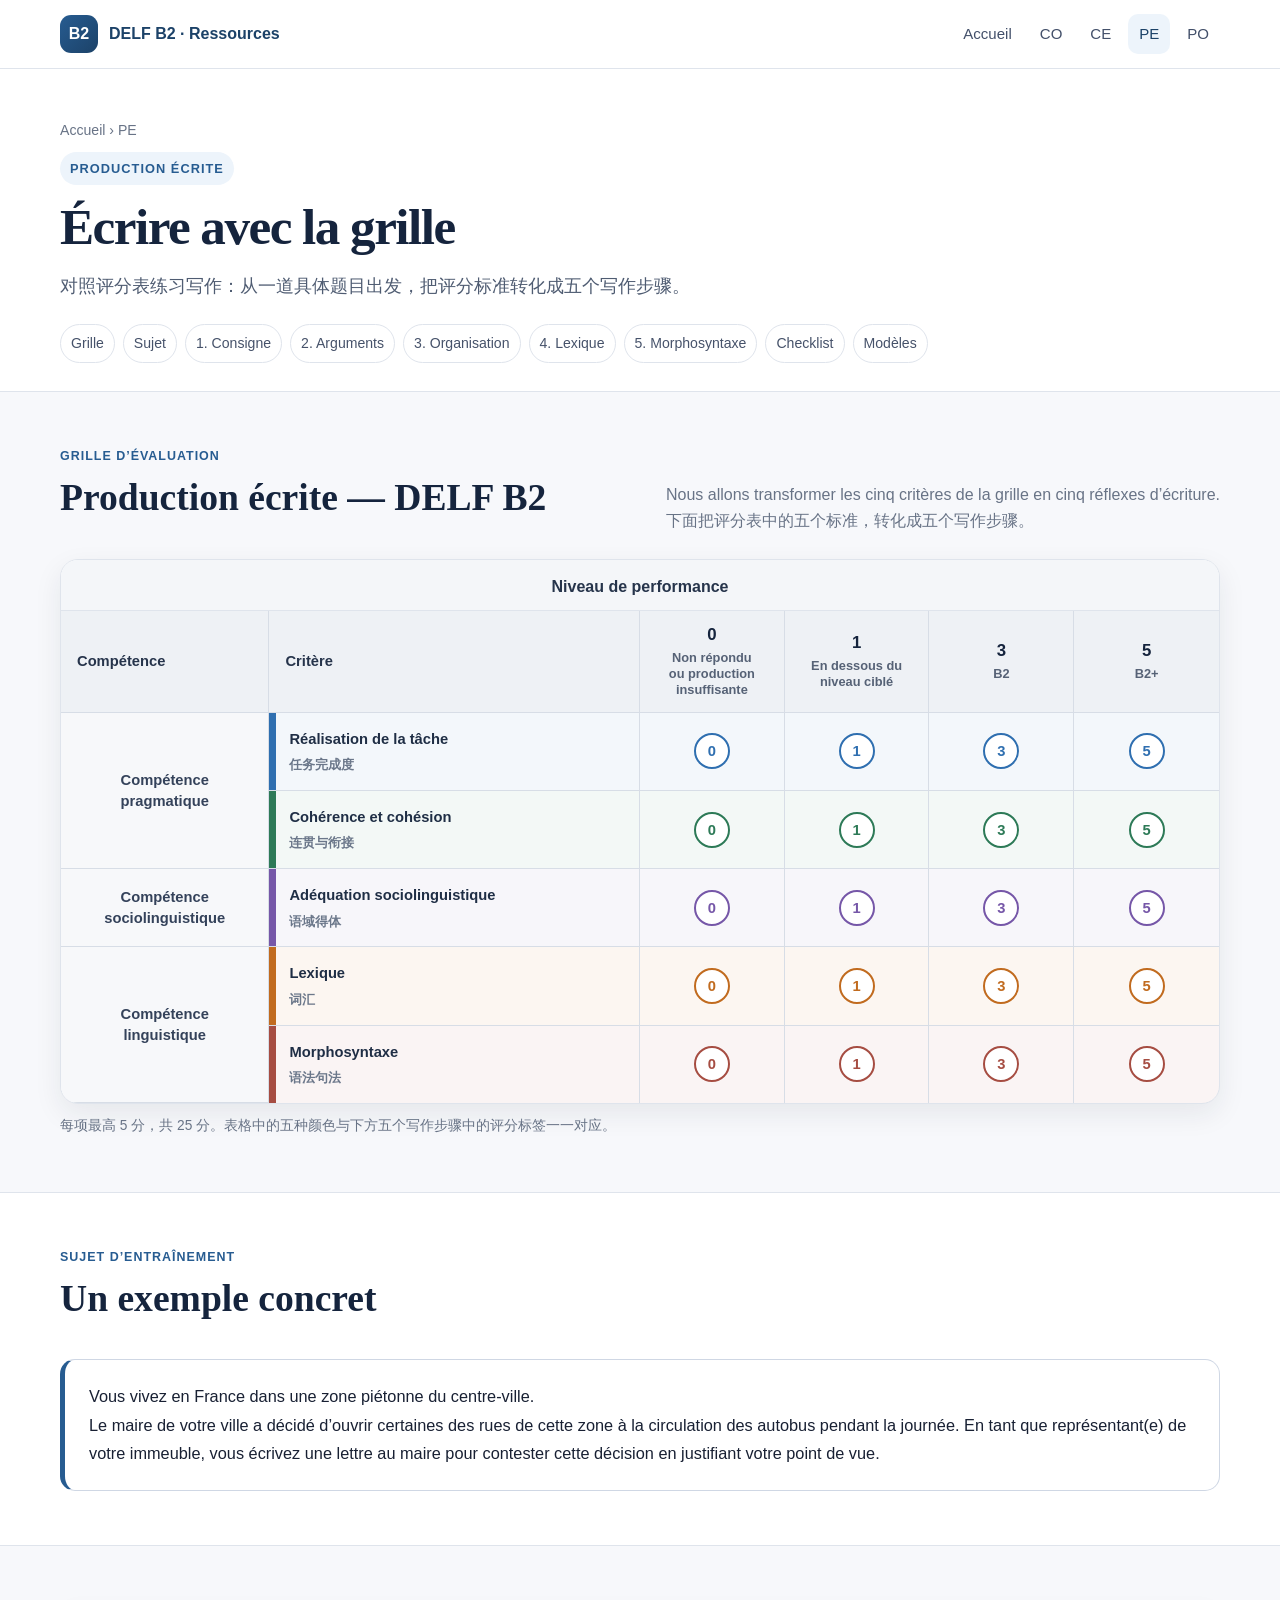
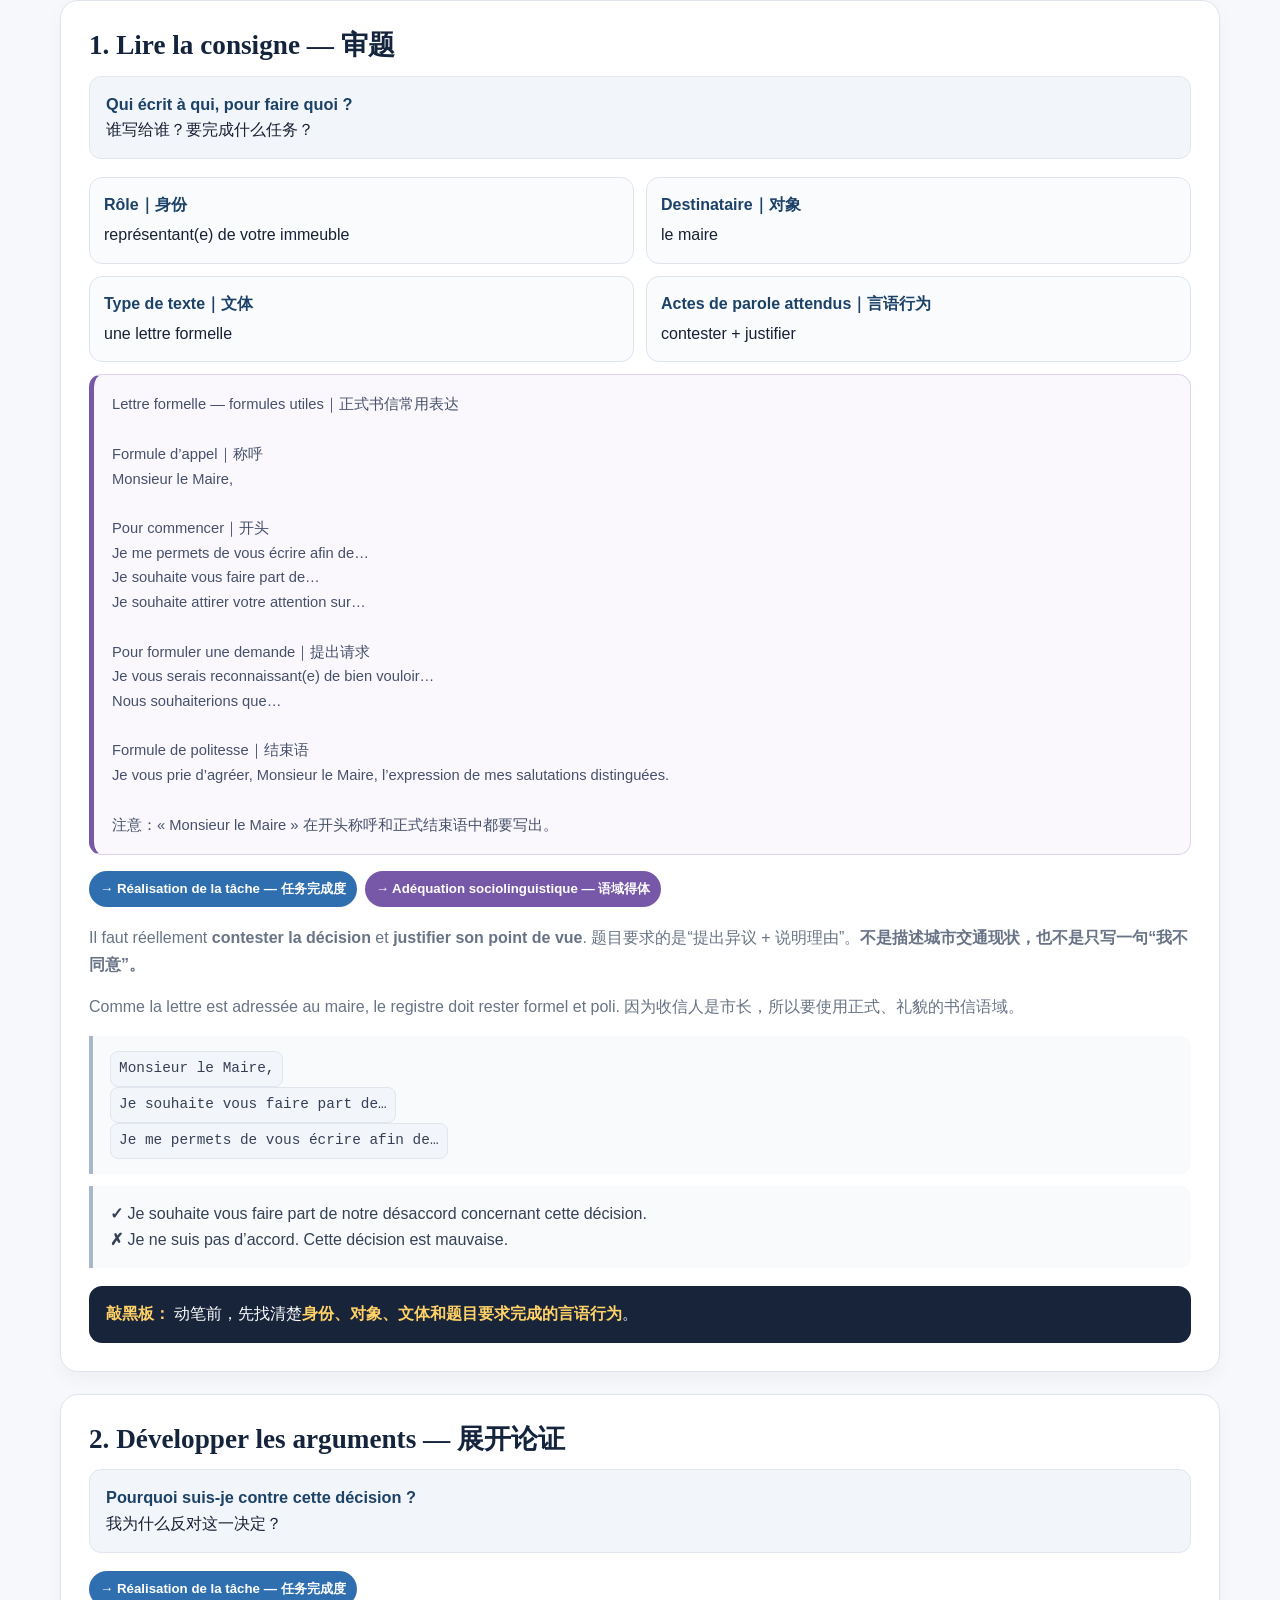
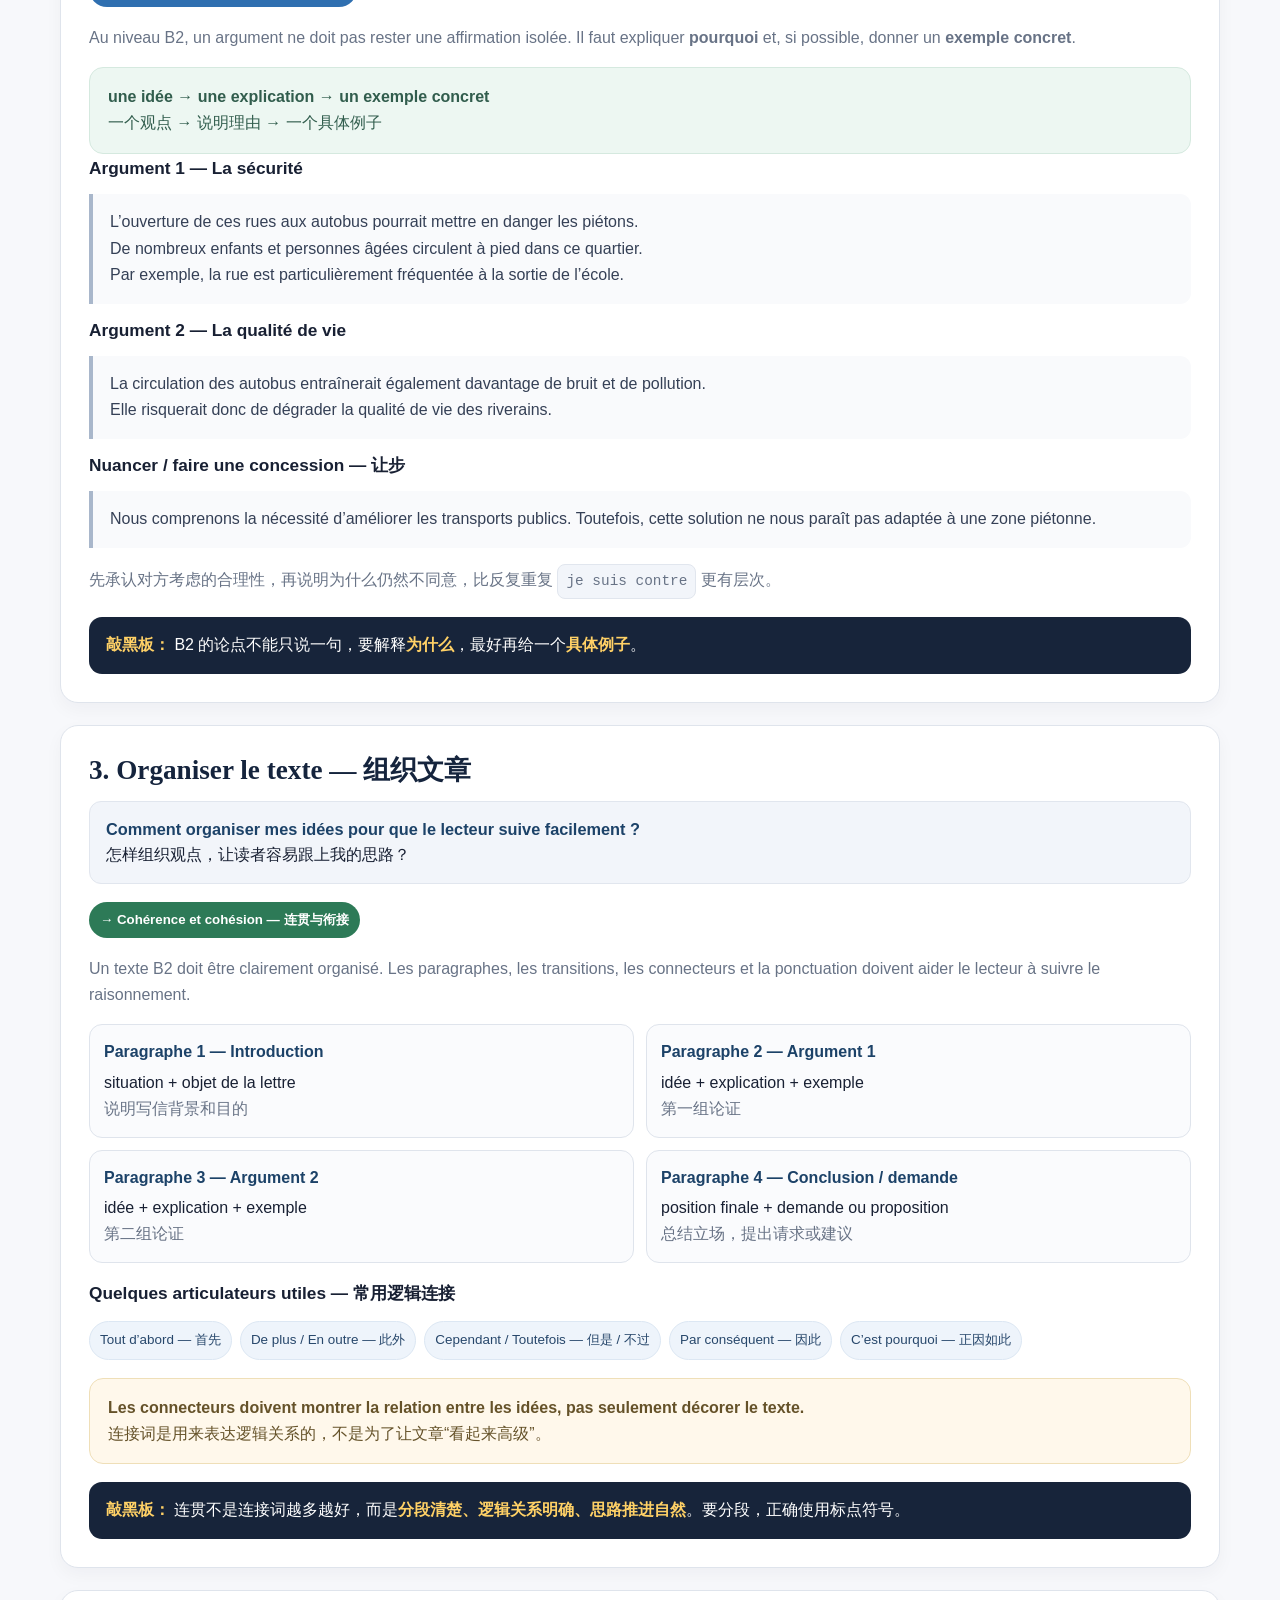
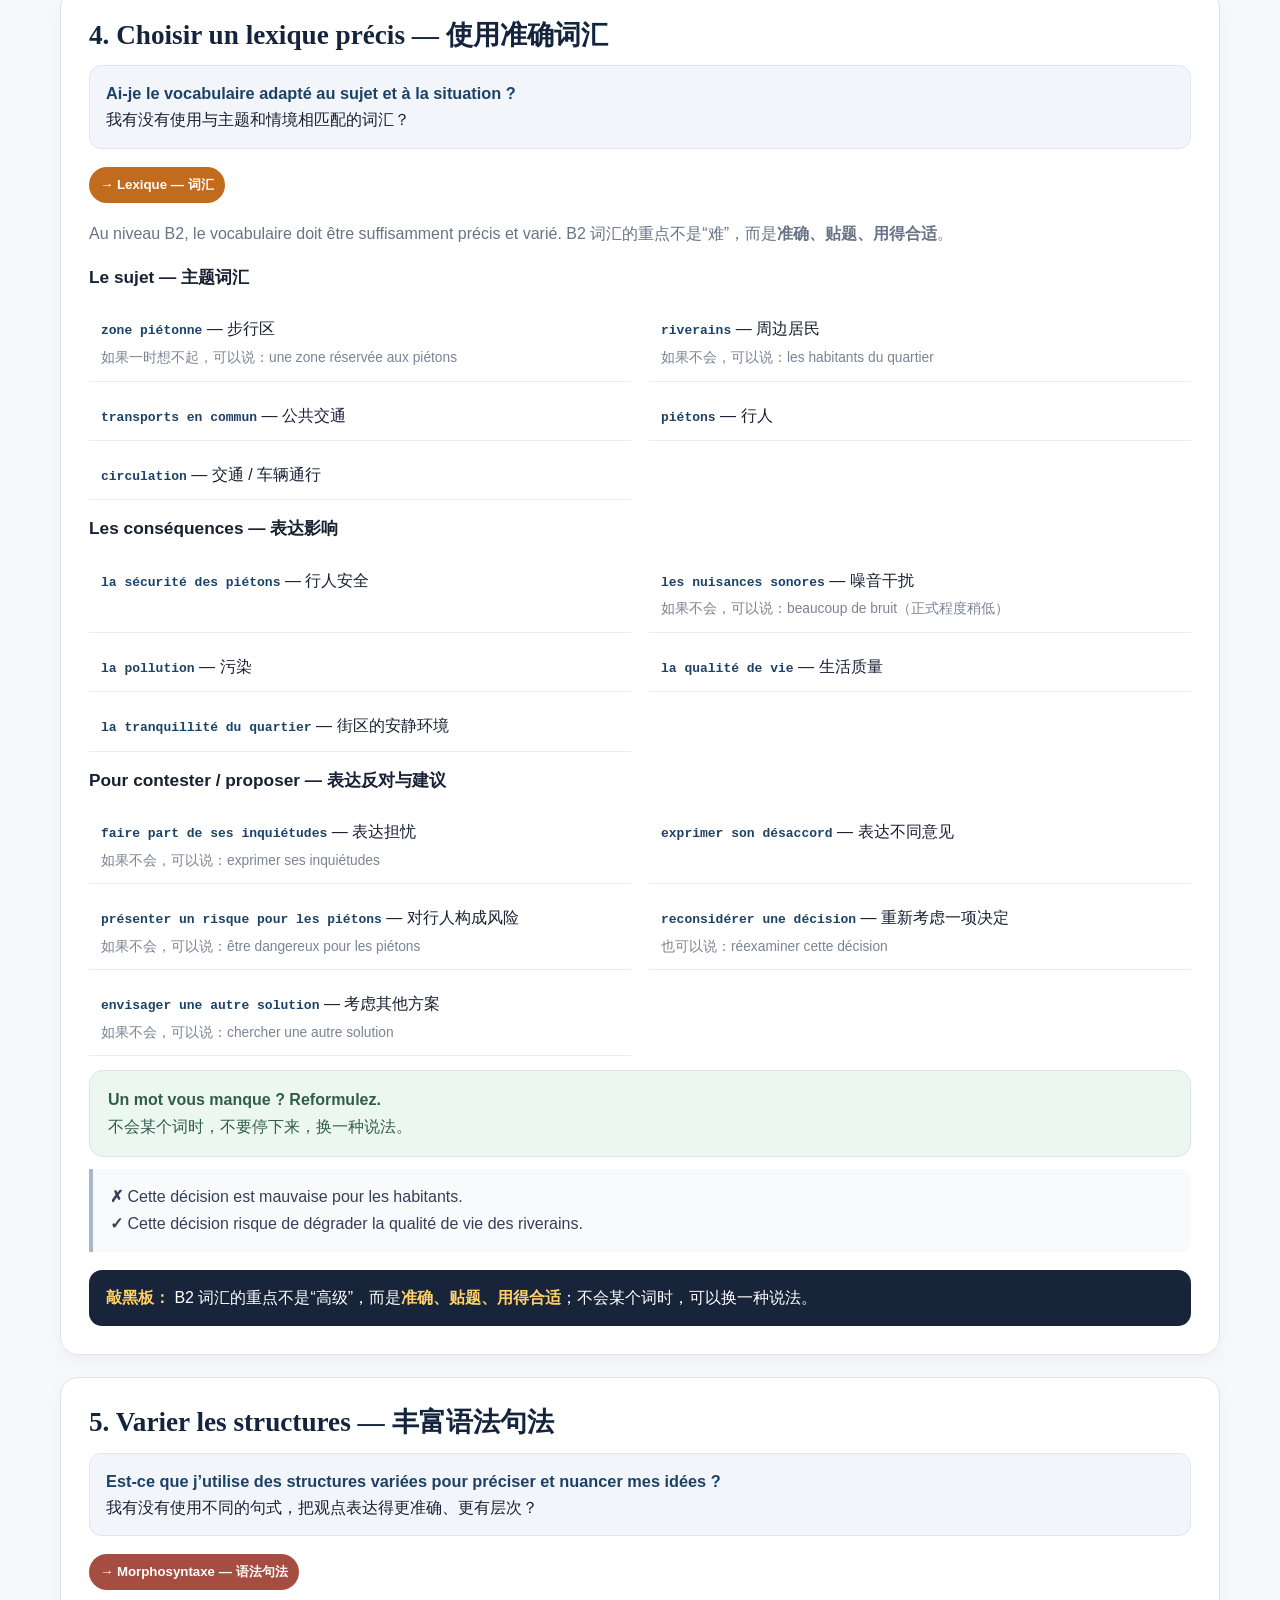
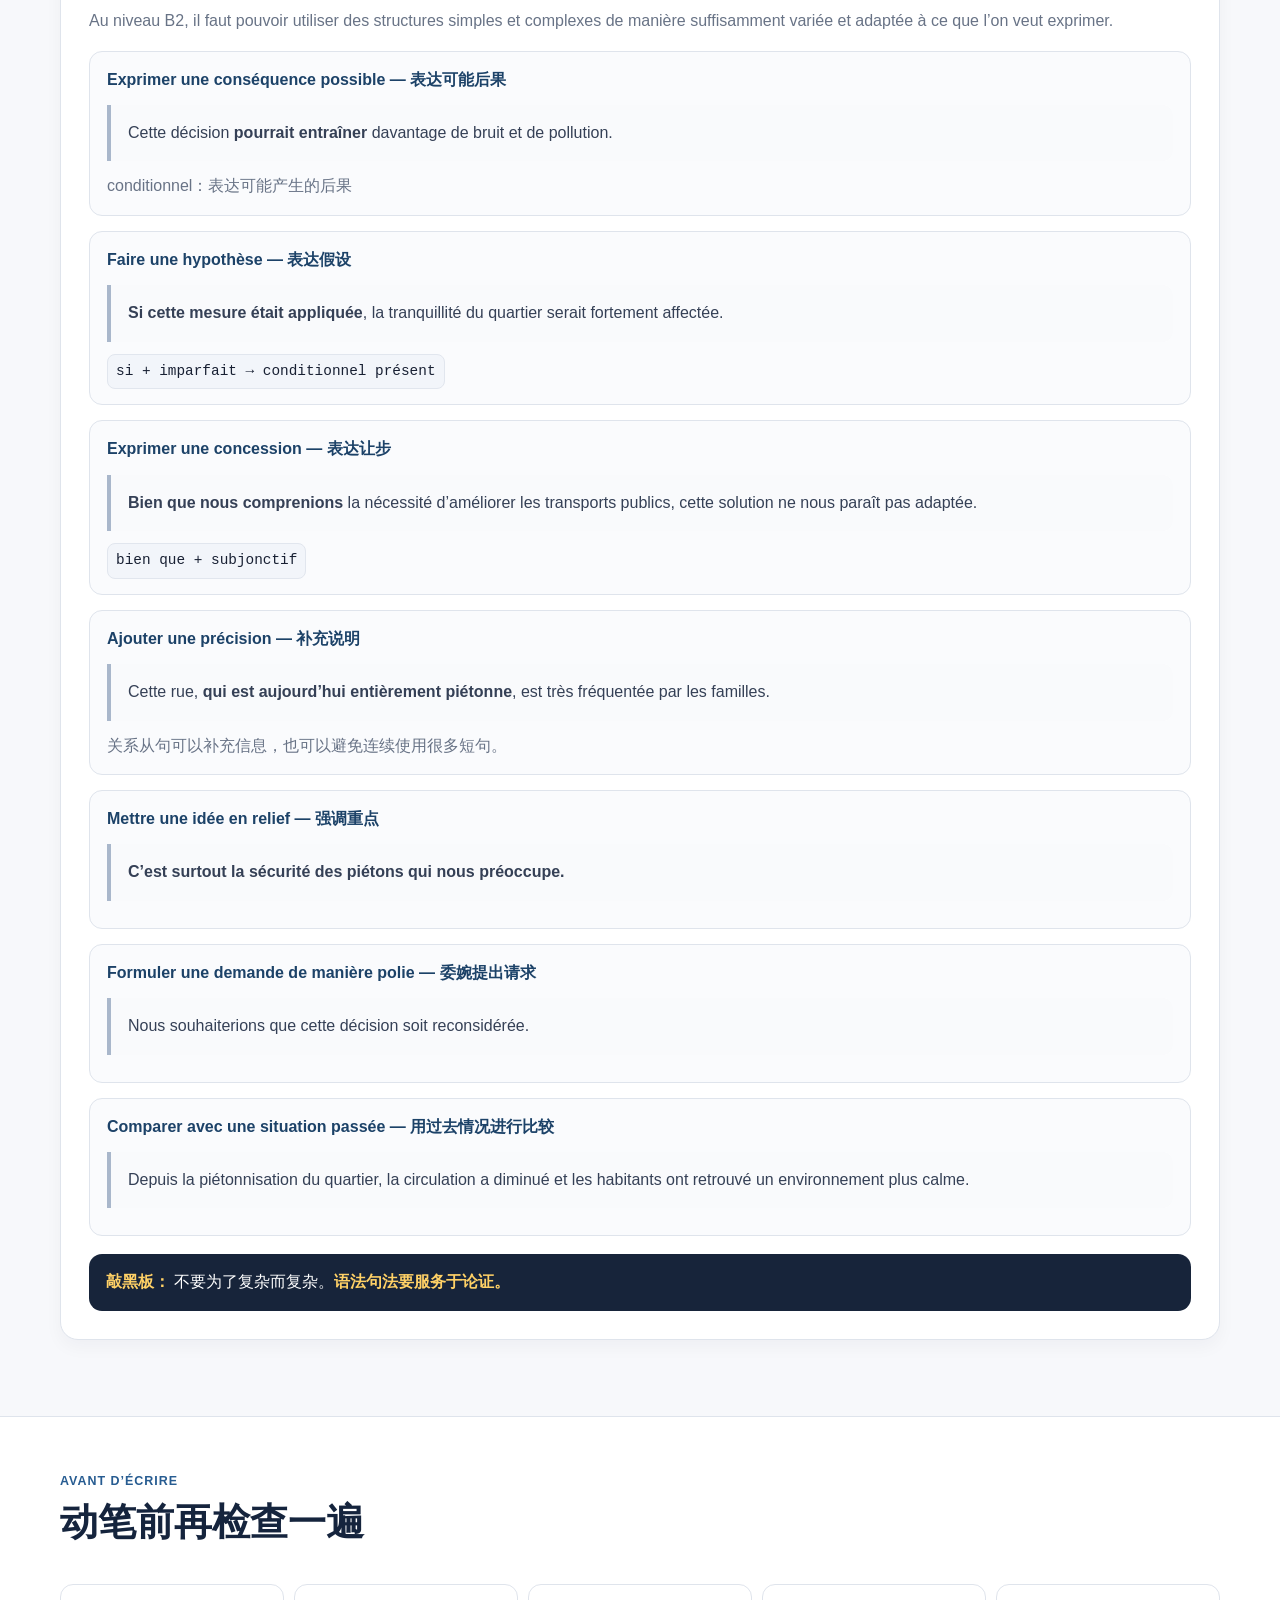
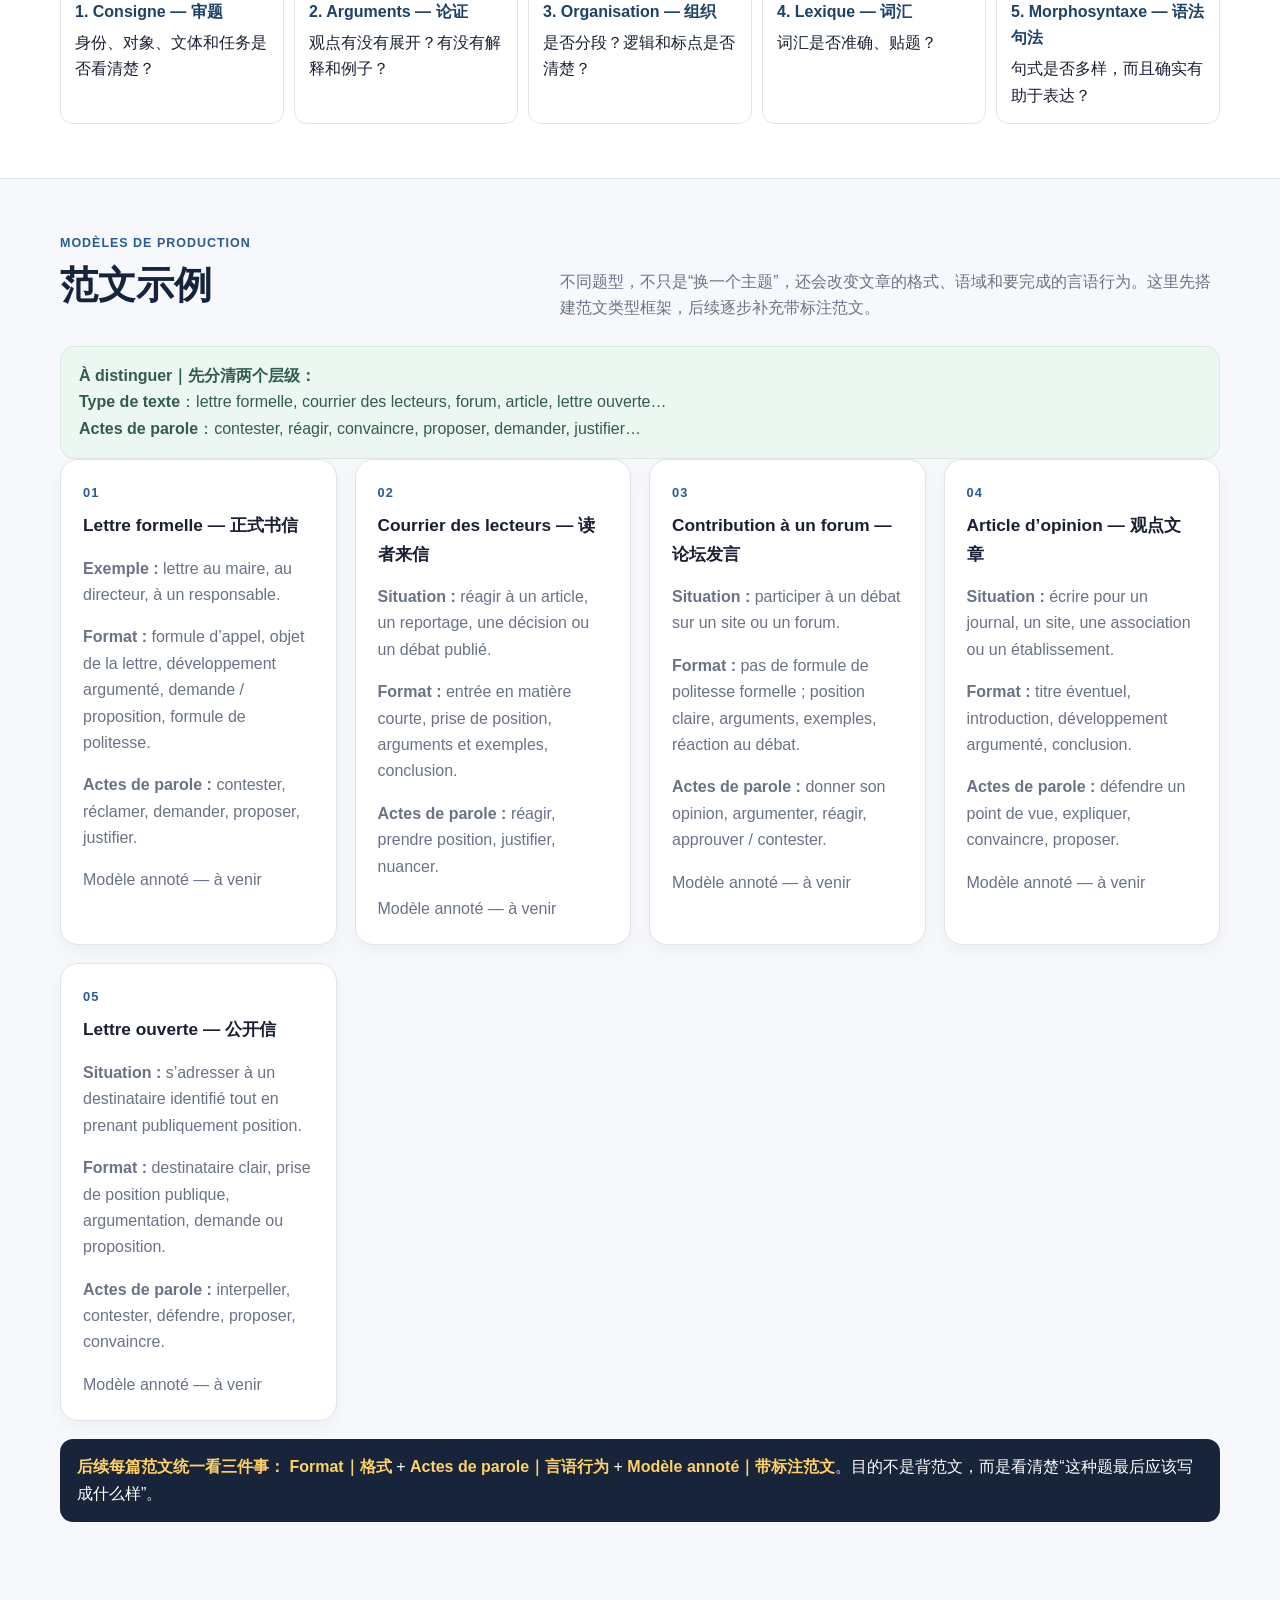
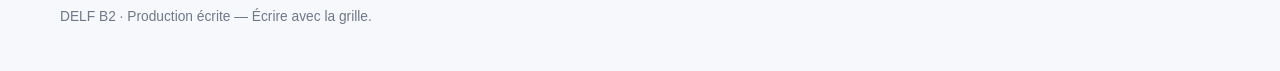
==== commit 6a00aa24: "Add PE model text-type framework" ====
--- a/pe/index.html
+++ b/pe/index.html
@@ -24,7 +24,7 @@
     <h1>Écrire avec la grille</h1>
     <p class="lede">对照评分表练习写作：从一道具体题目出发，把评分标准转化成五个写作步骤。</p>
     <div class="subnav">
-      <a href="#grille">Grille</a><a href="#sujet">Sujet</a><a href="#etape1">1. Consigne</a><a href="#etape2">2. Arguments</a><a href="#etape3">3. Organisation</a><a href="#etape4">4. Lexique</a><a href="#etape5">5. Morphosyntaxe</a><a href="#check">Checklist</a>
+      <a href="#grille">Grille</a><a href="#sujet">Sujet</a><a href="#etape1">1. Consigne</a><a href="#etape2">2. Arguments</a><a href="#etape3">3. Organisation</a><a href="#etape4">4. Lexique</a><a href="#etape5">5. Morphosyntaxe</a><a href="#check">Checklist</a><a href="#modeles">Modèles</a>
     </div>
   </div>
 </section>
@@ -205,6 +205,66 @@
     </div>
   </div>
 </section>
+
+<section class="section" id="modeles">
+  <div class="container">
+    <div class="section-intro">
+      <div><div class="kicker">Modèles de production</div><h2>范文示例</h2></div>
+      <p>不同题型，不只是“换一个主题”，还会改变文章的格式、语域和要完成的言语行为。这里先搭建范文类型框架，后续逐步补充带标注范文。</p>
+    </div>
+
+    <div class="callout good"><strong>À distinguer｜先分清两个层级：</strong><br><strong>Type de texte</strong>：lettre formelle, courrier des lecteurs, forum, article, lettre ouverte…<br><strong>Actes de parole</strong>：contester, réagir, convaincre, proposer, demander, justifier…</div>
+
+    <div class="grid-4">
+      <div class="card">
+        <div class="card-code">01</div>
+        <h3>Lettre formelle — 正式书信</h3>
+        <p><strong>Exemple :</strong> lettre au maire, au directeur, à un responsable.</p>
+        <p><strong>Format :</strong> formule d’appel, objet de la lettre, développement argumenté, demande / proposition, formule de politesse.</p>
+        <p><strong>Actes de parole :</strong> contester, réclamer, demander, proposer, justifier.</p>
+        <span class="muted">Modèle annoté — à venir</span>
+      </div>
+
+      <div class="card">
+        <div class="card-code">02</div>
+        <h3>Courrier des lecteurs — 读者来信</h3>
+        <p><strong>Situation :</strong> réagir à un article, un reportage, une décision ou un débat publié.</p>
+        <p><strong>Format :</strong> entrée en matière courte, prise de position, arguments et exemples, conclusion.</p>
+        <p><strong>Actes de parole :</strong> réagir, prendre position, justifier, nuancer.</p>
+        <span class="muted">Modèle annoté — à venir</span>
+      </div>
+
+      <div class="card">
+        <div class="card-code">03</div>
+        <h3>Contribution à un forum — 论坛发言</h3>
+        <p><strong>Situation :</strong> participer à un débat sur un site ou un forum.</p>
+        <p><strong>Format :</strong> pas de formule de politesse formelle ; position claire, arguments, exemples, réaction au débat.</p>
+        <p><strong>Actes de parole :</strong> donner son opinion, argumenter, réagir, approuver / contester.</p>
+        <span class="muted">Modèle annoté — à venir</span>
+      </div>
+
+      <div class="card">
+        <div class="card-code">04</div>
+        <h3>Article d’opinion — 观点文章</h3>
+        <p><strong>Situation :</strong> écrire pour un journal, un site, une association ou un établissement.</p>
+        <p><strong>Format :</strong> titre éventuel, introduction, développement argumenté, conclusion.</p>
+        <p><strong>Actes de parole :</strong> défendre un point de vue, expliquer, convaincre, proposer.</p>
+        <span class="muted">Modèle annoté — à venir</span>
+      </div>
+
+      <div class="card">
+        <div class="card-code">05</div>
+        <h3>Lettre ouverte — 公开信</h3>
+        <p><strong>Situation :</strong> s’adresser à un destinataire identifié tout en prenant publiquement position.</p>
+        <p><strong>Format :</strong> destinataire clair, prise de position publique, argumentation, demande ou proposition.</p>
+        <p><strong>Actes de parole :</strong> interpeller, contester, défendre, proposer, convaincre.</p>
+        <span class="muted">Modèle annoté — à venir</span>
+      </div>
+    </div>
+
+    <div class="blackboard"><strong>后续每篇范文统一看三件事：</strong> <strong>Format｜格式</strong> + <strong>Actes de parole｜言语行为</strong> + <strong>Modèle annoté｜带标注范文</strong>。目的不是背范文，而是看清楚“这种题最后应该写成什么样”。</div>
+  </div>
+</section>
 </main>
 
 <footer class="footer"><div class="container">DELF B2 · Production écrite — Écrire avec la grille.</div></footer>
--- a/assets/style.css
+++ b/assets/style.css
@@ -1 +1 @@
-:root{--ink:#182033;--muted:#687386;--paper:#f7f8fb;--card:#fff;--line:#dfe4ec;--brand:#275c91;--brand-dark:#1c4268;--soft:#edf4fb;--accent:#b55a42;--green:#2e6c57;--radius:18px;--shadow:0 10px 28px rgba(24,32,51,.08);--task:#2f6fb0;--cohesion:#2d7a57;--socio:#7657a8;--lexique:#b86a27;--morpho:#9a4d42}*{box-sizing:border-box}html{scroll-behavior:smooth}body{margin:0;background:var(--paper);color:var(--ink);font-family:Inter,"Noto Sans SC","PingFang SC","Microsoft YaHei",Arial,sans-serif;line-height:1.65}a{color:inherit;text-decoration:none}.container{width:min(1160px,calc(100% - 40px));margin:0 auto}.topbar{position:sticky;top:0;z-index:20;background:rgba(255,255,255,.96);border-bottom:1px solid var(--line);backdrop-filter:blur(10px)}.nav{min-height:68px;display:flex;align-items:center;gap:22px}.brand{display:flex;align-items:center;gap:11px;font-weight:800;color:var(--brand-dark);white-space:nowrap}.brand-mark{width:38px;height:38px;border-radius:11px;background:linear-gradient(135deg,var(--brand),var(--brand-dark));color:#fff;display:grid;place-items:center;font-weight:800}.nav-links{margin-left:auto;display:flex;gap:6px;flex-wrap:wrap}.nav-links a{padding:8px 11px;border-radius:10px;color:#43506a;font-size:.94rem}.nav-links a:hover,.nav-links a.active{background:var(--soft);color:var(--brand-dark)}.hero{padding:72px 0 54px;background:linear-gradient(180deg,#fff 0%,var(--paper) 100%);border-bottom:1px solid var(--line)}.eyebrow{display:inline-flex;padding:6px 10px;border-radius:999px;background:var(--soft);color:var(--brand);font-size:.8rem;font-weight:800;letter-spacing:.08em;text-transform:uppercase}h1,h2{font-family:Georgia,"Times New Roman","Noto Serif SC",serif;color:#15243d}h1{font-size:clamp(2.4rem,5vw,4.7rem);line-height:1.03;letter-spacing:-.03em;margin:16px 0 18px}h2{font-size:clamp(1.55rem,3vw,2.35rem);margin:0 0 14px;line-height:1.2}h3{margin:0 0 10px;font-size:1.08rem}.lede{max-width:840px;color:#4f5c72;font-size:1.12rem;margin:0}.section{padding:54px 0}.section.alt{background:#fff;border-top:1px solid var(--line);border-bottom:1px solid var(--line)}.section-intro{display:flex;justify-content:space-between;align-items:end;gap:26px;margin-bottom:24px}.section-intro p{max-width:660px;margin:0;color:var(--muted)}.grid-4{display:grid;grid-template-columns:repeat(4,minmax(0,1fr));gap:18px}.grid-2{display:grid;grid-template-columns:repeat(2,minmax(0,1fr));gap:20px}.card,.panel,.criterion,.lesson-step{background:var(--card);border:1px solid var(--line);border-radius:var(--radius);box-shadow:0 7px 18px rgba(24,32,51,.04)}.card{padding:22px;transition:.18s ease}.card:hover{transform:translateY(-2px);box-shadow:var(--shadow)}.card-code{font-size:.8rem;color:var(--brand);font-weight:800;letter-spacing:.08em;margin-bottom:8px}.card p,.panel p,.criterion p,.lesson-step p{color:var(--muted)}.arrow{display:inline-block;margin-top:8px;color:var(--brand);font-weight:700}.panel{padding:24px}.kicker{font-size:.78rem;text-transform:uppercase;letter-spacing:.08em;font-weight:800;color:var(--brand);margin-bottom:9px}.page-head{padding:50px 0 28px;background:#fff;border-bottom:1px solid var(--line)}.page-head h1{font-size:clamp(2.2rem,4vw,3.6rem)}.breadcrumb{font-size:.88rem;color:var(--muted);margin-bottom:10px}.subnav{display:flex;flex-wrap:wrap;gap:8px;margin-top:22px}.subnav a{padding:7px 10px;border:1px solid var(--line);border-radius:999px;background:#fff;font-size:.88rem;color:#46526a}.criterion{padding:24px;margin-bottom:18px}.criterion h3{color:var(--brand-dark);font-size:1.2rem}.zh-key{display:inline-block;margin-left:7px;font-size:.78em;font-weight:600;color:#66758a}.callout{padding:16px 18px;border-radius:14px;background:#fff8eb;border:1px solid #efdfb8;color:#655229}.good{background:#edf7f2;border-color:#d5e9df;color:#315d4d}.warning{background:#fff0ec;border-color:#efd6ce;color:#6d4036}.footer{padding:30px 0 42px;color:#6f7889;font-size:.86rem}.muted{color:var(--muted)}.subject-box{background:#fff;border:1px solid #cfd7e4;border-left:5px solid var(--brand);border-radius:15px;padding:22px 24px;font-size:1.02rem;line-height:1.75}.lesson-step{padding:28px;margin-bottom:22px}.lesson-step h2{font-size:1.7rem}.key-question{margin:14px 0 18px;padding:14px 16px;border-radius:12px;background:#f2f5fa;border:1px solid #e1e6ee}.key-question strong{display:block;color:var(--brand-dark);font-size:1.02rem}.criterion-tags{display:flex;gap:8px;flex-wrap:wrap;margin:14px 0 18px}.criterion-tag{display:inline-flex;align-items:center;padding:7px 11px;border-radius:999px;color:#fff;font-weight:800;font-size:.83rem}.tag-task{background:var(--task)}.tag-cohesion{background:var(--cohesion)}.tag-socio{background:var(--socio)}.tag-lexique{background:var(--lexique)}.tag-morpho{background:var(--morpho)}.mini-grid{display:grid;grid-template-columns:repeat(2,minmax(0,1fr));gap:12px;margin:16px 0}.mini-box{border:1px solid var(--line);border-radius:13px;padding:14px;background:#fafbfd}.mini-box strong{display:block;color:var(--brand-dark);margin-bottom:4px}.formula{display:inline-block;padding:5px 8px;border-radius:8px;background:#f2f5fa;border:1px solid #e1e6ee;font-family:ui-monospace,SFMono-Regular,Menlo,Consolas,monospace;font-size:.9rem}.example{margin:12px 0;padding:15px 17px;border-left:4px solid #a9b7cb;background:#f9fafc;border-radius:0 11px 11px 0;color:#354056}.blackboard{margin-top:18px;padding:15px 17px;border-radius:13px;background:#17243a;color:#fff}.blackboard strong{color:#ffd166}#etape3 .blackboard::after{content:" 要分段，正确使用标点符号。"}.lex-list{display:grid;grid-template-columns:1fr 1fr;gap:10px 18px;margin:14px 0}.lex-item{padding:11px 12px;border-bottom:1px solid #e9edf2}.lex-item code{font-weight:800;color:var(--brand-dark);background:none}.fallback{display:block;margin-top:4px;color:#7a8494;font-size:.86rem}.structure-item{margin:15px 0;padding:15px 17px;border:1px solid var(--line);border-radius:13px;background:#fafbfd}.structure-item h3{color:var(--brand-dark);font-size:1rem}.checklist{display:grid;grid-template-columns:repeat(5,minmax(0,1fr));gap:10px}.check{background:#fff;border:1px solid var(--line);border-radius:13px;padding:14px}.check strong{display:block;margin-bottom:5px;color:var(--brand-dark)}.eval-table-wrap{overflow:auto;background:#fff;border:1px solid var(--line);border-radius:18px;box-shadow:var(--shadow)}.eval-table{width:100%;border-collapse:collapse;min-width:860px;font-size:.91rem}.eval-table th,.eval-table td{border:1px solid #cfd6e0;padding:13px 14px;text-align:center;vertical-align:middle}.eval-table thead th{background:#eef1f5;color:#26344b;font-weight:800;line-height:1.25}.eval-table thead .performance{background:#dfe4ea}.eval-table .group{width:165px;background:#f5f7fa;font-weight:800;color:#34425a}.eval-table .criterion-name{text-align:left;font-weight:800;width:260px;background:#fbfcfd}.eval-table .criterion-name.task{border-left:6px solid var(--task)}.eval-table .criterion-name.cohesion{border-left:6px solid var(--cohesion)}.eval-table .criterion-name.socio{border-left:6px solid var(--socio)}.eval-table .criterion-name.lexique{border-left:6px solid var(--lexique)}.eval-table .criterion-name.morpho{border-left:6px solid var(--morpho)}.eval-table .score-cell strong{display:block;font-size:1.05rem;color:#1f2e45}.eval-table .score-cell span{display:block;font-size:.78rem;color:var(--muted);margin-top:2px}.eval-note{margin-top:10px;color:var(--muted);font-size:.84rem}@media(max-width:900px){.grid-4{grid-template-columns:repeat(2,1fr)}.grid-2,.mini-grid,.lex-list{grid-template-columns:1fr 1fr}.checklist{grid-template-columns:repeat(2,1fr)}.nav{align-items:flex-start;padding:12px 0}.nav-links{margin-left:0}}@media(max-width:640px){.container{width:min(100% - 24px,1160px)}.grid-4,.grid-2,.mini-grid,.lex-list,.checklist{grid-template-columns:1fr}.nav{flex-wrap:wrap}.nav-links{width:100%;overflow:auto;flex-wrap:nowrap}.nav-links a{white-space:nowrap}.section-intro{display:block}.section-intro p{margin-top:8px}.hero{padding-top:48px}.zh-key{display:block;margin:3px 0 0}.lesson-step{padding:20px}.eval-table-wrap{border-radius:13px}}+:root{--ink:#182033;--muted:#687386;--paper:#f7f8fb;--card:#fff;--line:#dfe4ec;--brand:#275c91;--brand-dark:#1c4268;--soft:#edf4fb;--accent:#b55a42;--green:#2e6c57;--radius:18px;--shadow:0 10px 28px rgba(24,32,51,.08);--task:#2f6fb0;--cohesion:#2d7a57;--socio:#7657a8;--lexique:#c16b1f;--morpho:#a64d42}*{box-sizing:border-box}html{scroll-behavior:smooth}body{margin:0;background:var(--paper);color:var(--ink);font-family:Inter,"Noto Sans SC","PingFang SC","Microsoft YaHei",Arial,sans-serif;line-height:1.65}a{color:inherit;text-decoration:none}.container{width:min(1160px,calc(100% - 40px));margin:0 auto}.topbar{position:sticky;top:0;z-index:20;background:rgba(255,255,255,.96);border-bottom:1px solid var(--line);backdrop-filter:blur(10px)}.nav{min-height:68px;display:flex;align-items:center;gap:22px}.brand{display:flex;align-items:center;gap:11px;font-weight:800;color:var(--brand-dark);white-space:nowrap}.brand-mark{width:38px;height:38px;border-radius:11px;background:linear-gradient(135deg,var(--brand),var(--brand-dark));color:#fff;display:grid;place-items:center;font-weight:800}.nav-links{margin-left:auto;display:flex;gap:6px;flex-wrap:wrap}.nav-links a{padding:8px 11px;border-radius:10px;color:#43506a;font-size:.94rem}.nav-links a:hover,.nav-links a.active{background:var(--soft);color:var(--brand-dark)}.eyebrow{display:inline-flex;padding:6px 10px;border-radius:999px;background:var(--soft);color:var(--brand);font-size:.8rem;font-weight:800;letter-spacing:.08em;text-transform:uppercase}h1,h2{font-family:Georgia,"Times New Roman","Noto Serif SC",serif;color:#15243d}h1{font-size:clamp(2.4rem,5vw,4.7rem);line-height:1.03;letter-spacing:-.03em;margin:16px 0 18px}h2{font-size:clamp(1.55rem,3vw,2.35rem);margin:0 0 14px;line-height:1.2}h3{margin:0 0 10px;font-size:1.08rem}.lede{max-width:840px;color:#4f5c72;font-size:1.12rem;margin:0}.section{padding:54px 0}.section.alt{background:#fff;border-top:1px solid var(--line);border-bottom:1px solid var(--line)}.section-intro{display:flex;justify-content:space-between;align-items:end;gap:26px;margin-bottom:24px}.section-intro p{max-width:660px;margin:0;color:var(--muted)}.grid-4{display:grid;grid-template-columns:repeat(4,minmax(0,1fr));gap:18px}.grid-2{display:grid;grid-template-columns:repeat(2,minmax(0,1fr));gap:20px}.card,.panel,.criterion,.lesson-step{background:var(--card);border:1px solid var(--line);border-radius:var(--radius);box-shadow:0 7px 18px rgba(24,32,51,.04)}.card{padding:22px;transition:.18s ease}.card:hover{transform:translateY(-2px);box-shadow:var(--shadow)}.card-code{font-size:.8rem;color:var(--brand);font-weight:800;letter-spacing:.08em;margin-bottom:8px}.card p,.panel p,.criterion p,.lesson-step p{color:var(--muted)}.arrow{display:inline-block;margin-top:8px;color:var(--brand);font-weight:700}.panel{padding:24px}.kicker{font-size:.78rem;text-transform:uppercase;letter-spacing:.08em;font-weight:800;color:var(--brand);margin-bottom:9px}.page-head{padding:50px 0 28px;background:#fff;border-bottom:1px solid var(--line)}.page-head h1{font-size:clamp(2.2rem,4vw,3.6rem)}.breadcrumb{font-size:.88rem;color:var(--muted);margin-bottom:10px}.subnav{display:flex;flex-wrap:wrap;gap:8px;margin-top:22px}.subnav a{padding:7px 10px;border:1px solid var(--line);border-radius:999px;background:#fff;font-size:.88rem;color:#46526a}.criterion{padding:24px;margin-bottom:18px}.criterion h3{color:var(--brand-dark);font-size:1.2rem}.zh-key{display:inline-block;margin-left:7px;font-size:.78em;font-weight:600;color:#66758a}.callout{padding:16px 18px;border-radius:14px;background:#fff8eb;border:1px solid #efdfb8;color:#655229}.good{background:#edf7f2;border-color:#d5e9df;color:#315d4d}.warning{background:#fff0ec;border-color:#efd6ce;color:#6d4036}.footer{padding:30px 0 42px;color:#6f7889;font-size:.86rem}.muted{color:var(--muted)}.subject-box{background:#fff;border:1px solid #cfd7e4;border-left:5px solid var(--brand);border-radius:15px;padding:22px 24px;font-size:1.02rem;line-height:1.75}.lesson-step{padding:28px;margin-bottom:22px}.lesson-step h2{font-size:1.7rem}.key-question{margin:14px 0 18px;padding:14px 16px;border-radius:12px;background:#f2f5fa;border:1px solid #e1e6ee}.key-question strong{display:block;color:var(--brand-dark);font-size:1.02rem}.criterion-tags{display:flex;gap:8px;flex-wrap:wrap;margin:14px 0 18px}.criterion-tag{display:inline-flex;align-items:center;padding:7px 11px;border-radius:999px;color:#fff;font-weight:800;font-size:.83rem}.tag-task{background:var(--task)}.tag-cohesion{background:var(--cohesion)}.tag-socio{background:var(--socio)}.tag-lexique{background:var(--lexique)}.tag-morpho{background:var(--morpho)}.connectors span{display:inline-flex;align-items:center;padding:7px 10px;border-radius:999px;background:#eef4fb;color:#27476b;border:1px solid #dce7f3;font-size:.84rem}.mini-grid{display:grid;grid-template-columns:repeat(2,minmax(0,1fr));gap:12px;margin:16px 0}.mini-box{border:1px solid var(--line);border-radius:13px;padding:14px;background:#fafbfd}.mini-box strong{display:block;color:var(--brand-dark);margin-bottom:4px}#etape1 .mini-grid::after{content:"Lettre formelle — formules utiles｜正式书信常用表达\A\A Formule d’appel｜称呼\A Monsieur le Maire,\A\A Pour commencer｜开头\A Je me permets de vous écrire afin de…\A Je souhaite vous faire part de…\A Je souhaite attirer votre attention sur…\A\A Pour formuler une demande｜提出请求\A Je vous serais reconnaissant(e) de bien vouloir…\A Nous souhaiterions que…\A\A Formule de politesse｜结束语\A Je vous prie d’agréer, Monsieur le Maire, l’expression de mes salutations distinguées.\A\A 注意：« Monsieur le Maire » 在开头称呼和正式结束语中都要写出。";white-space:pre-line;grid-column:1/-1;padding:17px 18px;border:1px solid #ddd3ef;border-left:5px solid var(--socio);border-radius:13px;background:#faf8fd;color:#46506a;font-size:.92rem;line-height:1.68}.formula{display:inline-block;padding:5px 8px;border-radius:8px;background:#f2f5fa;border:1px solid #e1e6ee;font-family:ui-monospace,SFMono-Regular,Menlo,Consolas,monospace;font-size:.9rem}.example{margin:12px 0;padding:15px 17px;border-left:4px solid #a9b7cb;background:#f9fafc;border-radius:0 11px 11px 0;color:#354056}.blackboard{margin-top:18px;padding:15px 17px;border-radius:13px;background:#17243a;color:#fff}.blackboard strong{color:#ffd166}.lex-list{display:grid;grid-template-columns:1fr 1fr;gap:10px 18px;margin:14px 0}.lex-item{padding:11px 12px;border-bottom:1px solid #e9edf2}.lex-item code{font-weight:800;color:var(--brand-dark);background:none}.fallback{display:block;margin-top:4px;color:#7a8494;font-size:.86rem}.structure-item{margin:15px 0;padding:15px 17px;border:1px solid var(--line);border-radius:13px;background:#fafbfd}.structure-item h3{color:var(--brand-dark);font-size:1rem}.checklist{display:grid;grid-template-columns:repeat(5,minmax(0,1fr));gap:10px}.check{background:#fff;border:1px solid var(--line);border-radius:13px;padding:14px}.check strong{display:block;margin-bottom:5px;color:var(--brand-dark)}.eval-table-wrap{overflow:auto;background:#fff;border:1px solid var(--line);border-radius:18px;box-shadow:var(--shadow);padding:0}.eval-table{width:100%;border-collapse:separate;border-spacing:0;min-width:900px;font-size:.92rem}.eval-table caption{caption-side:top;text-align:center;padding:14px 10px 10px;font-weight:800;color:#26344b;font-size:1rem;background:#f4f6f9;border-bottom:1px solid var(--line)}.eval-table col.col-competence{width:18%}.eval-table col.col-criterion{width:32%}.eval-table col.col-score{width:12.5%}.eval-table th,.eval-table td{padding:14px 16px;text-align:center;vertical-align:middle;border-right:1px solid #d7dde6;border-bottom:1px solid #d7dde6}.eval-table tr>*:last-child{border-right:none}.eval-table tbody tr:last-child>*{border-bottom:none}.eval-table thead th{background:#eef1f5;color:#26344b;font-weight:800;line-height:1.25}.eval-table thead th:first-child,.eval-table thead th:nth-child(2){text-align:left}.head-score{display:block;font-size:1.05rem;color:#15243d;margin-bottom:4px}.head-label{display:block;color:#566276;font-size:.8rem;font-weight:700}.eval-table .group{background:#f7f8fa;font-weight:800;color:#34425a;line-height:1.4}.eval-table .criterion-name{text-align:left;font-weight:800;background:#fff;position:relative;padding-left:20px}.criterion-name strong{display:block;color:#1f2e45}.criterion-cn{display:block;margin-top:3px;font-size:.83rem;font-weight:700;color:#6b778a}.criterion-dot{position:absolute;left:0;top:0;bottom:0;width:7px}.row-task .criterion-dot{background:var(--task)}.row-cohesion .criterion-dot{background:var(--cohesion)}.row-socio .criterion-dot{background:var(--socio)}.row-lexique .criterion-dot{background:var(--lexique)}.row-morpho .criterion-dot{background:var(--morpho)}.row-task td:not(.group){background:rgba(47,111,176,.055)}.row-cohesion td:not(.group){background:rgba(45,122,87,.055)}.row-socio td:not(.group){background:rgba(118,87,168,.055)}.row-lexique td:not(.group){background:rgba(193,107,31,.06)}.row-morpho td:not(.group){background:rgba(166,77,66,.06)}.score-badge{display:inline-grid;place-items:center;min-width:36px;height:36px;border-radius:50%;font-weight:900;background:#fff;border:2px solid currentColor}.row-task .score-badge{color:var(--task)}.row-cohesion .score-badge{color:var(--cohesion)}.row-socio .score-badge{color:var(--socio)}.row-lexique .score-badge{color:var(--lexique)}.row-morpho .score-badge{color:var(--morpho)}.eval-note{margin-top:11px;color:var(--muted);font-size:.86rem}@media(max-width:900px){.grid-4{grid-template-columns:repeat(2,1fr)}.grid-2,.mini-grid,.lex-list{grid-template-columns:1fr 1fr}.checklist{grid-template-columns:repeat(2,1fr)}.nav{align-items:flex-start;padding:12px 0}.nav-links{margin-left:0}}@media(max-width:640px){.container{width:min(100% - 24px,1160px)}.grid-4,.grid-2,.mini-grid,.lex-list,.checklist{grid-template-columns:1fr}.nav{flex-wrap:wrap}.nav-links{width:100%;overflow:auto;flex-wrap:nowrap}.nav-links a{white-space:nowrap}.section-intro{display:block}.section-intro p{margin-top:8px}.lesson-step{padding:20px}.eval-table-wrap{border-radius:13px}#etape1 .mini-grid::after{font-size:.88rem;padding:15px}}
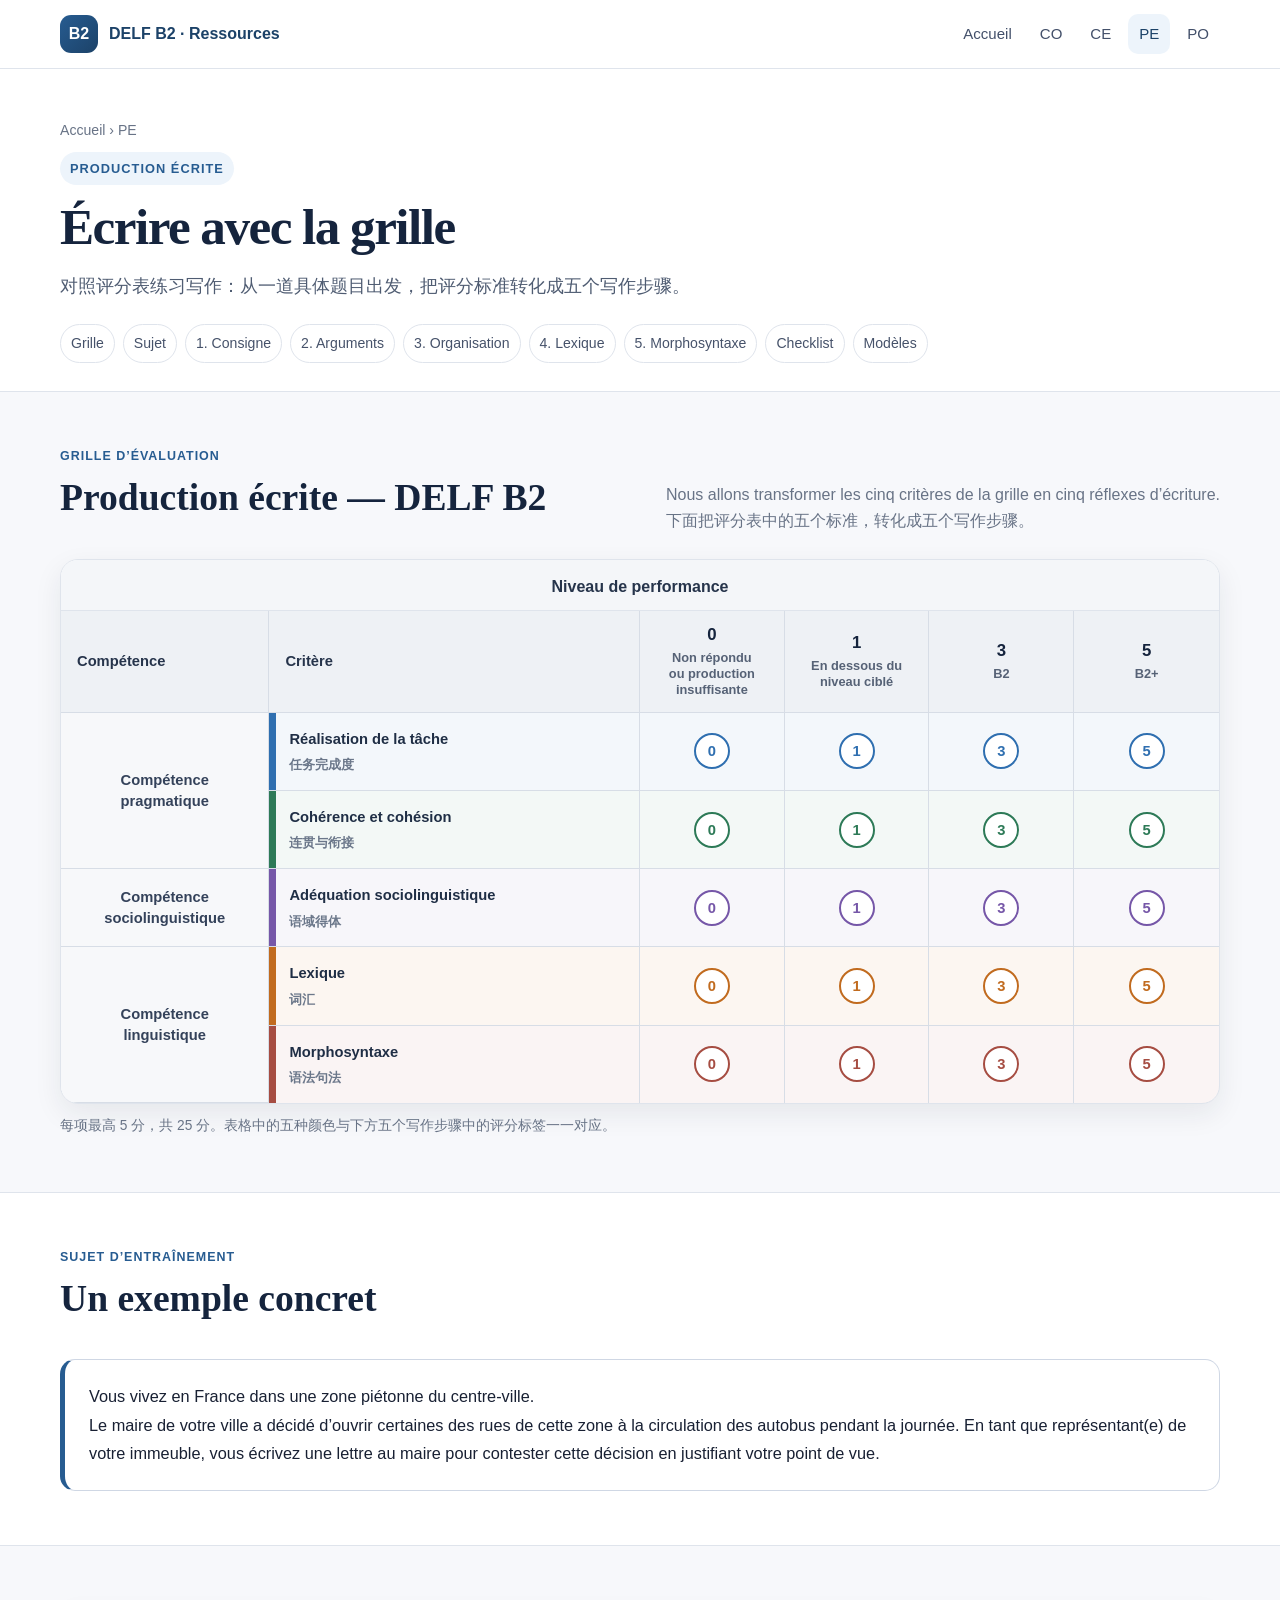
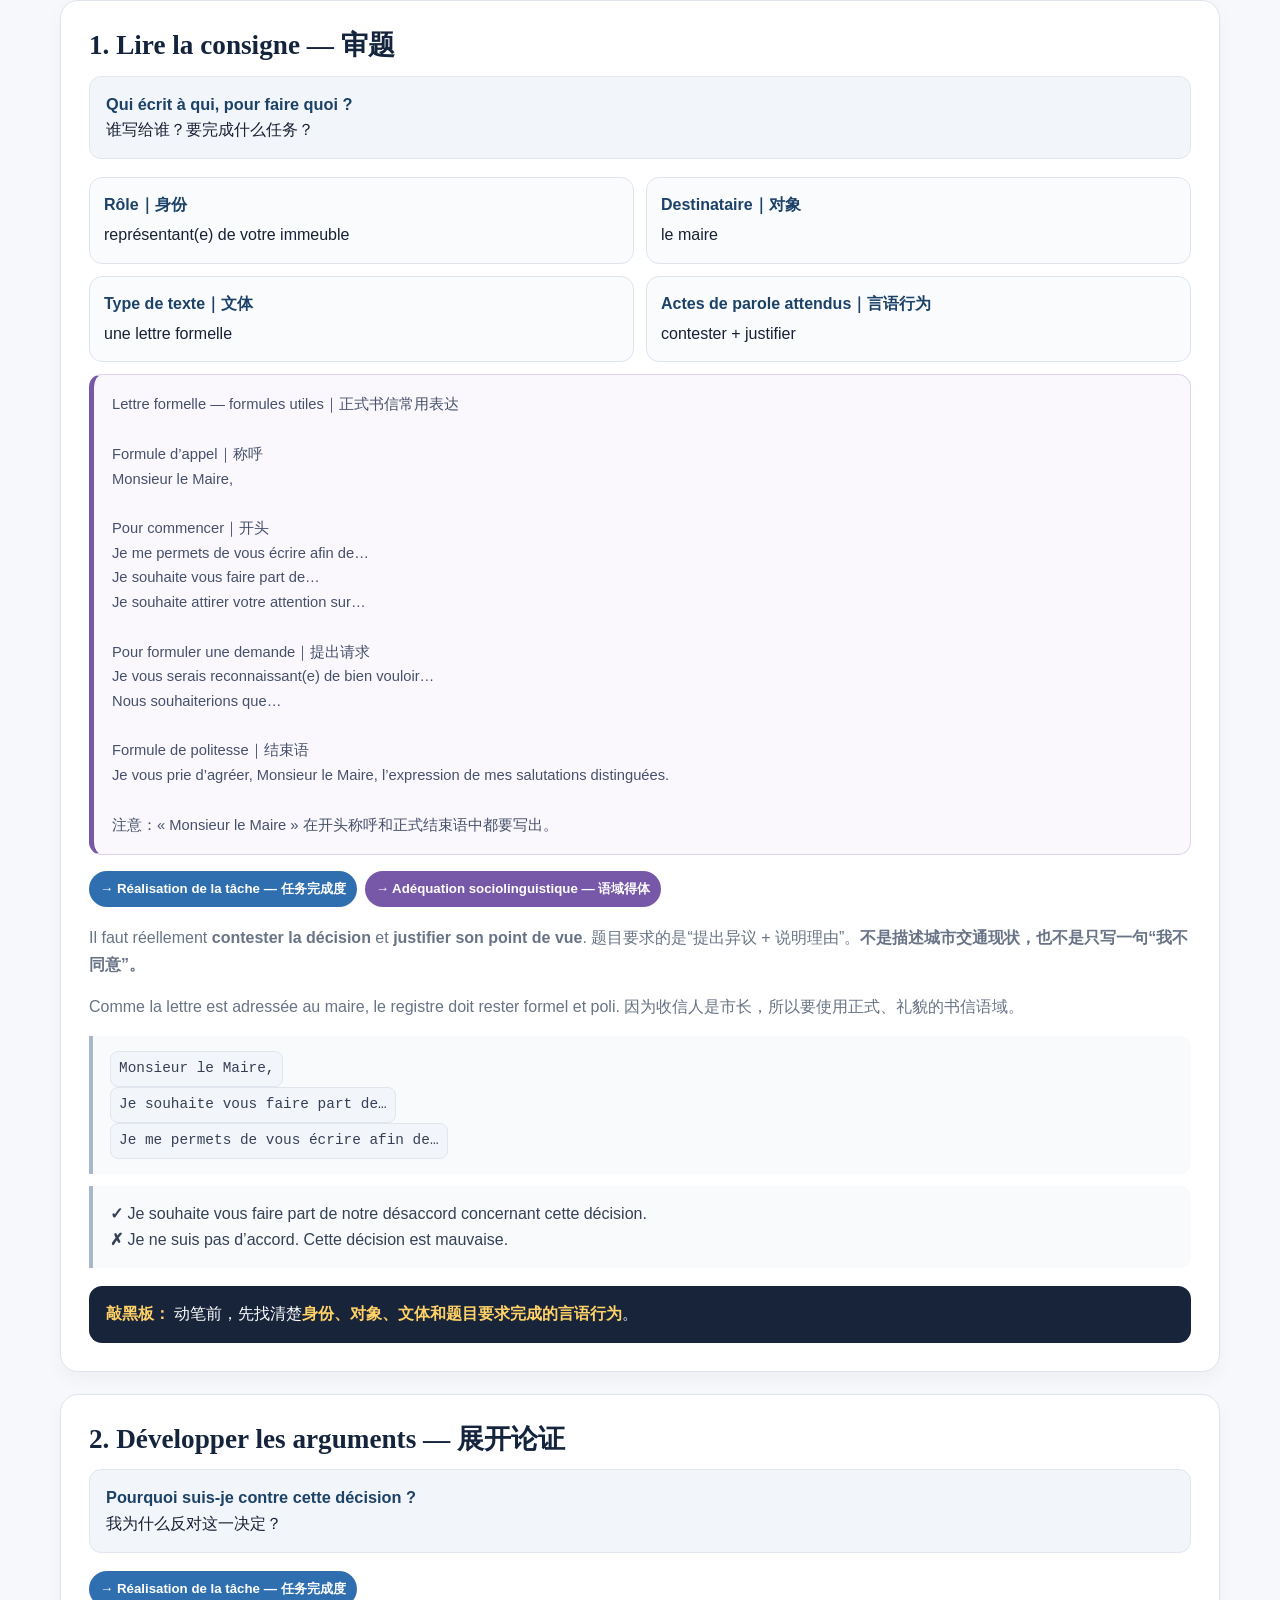
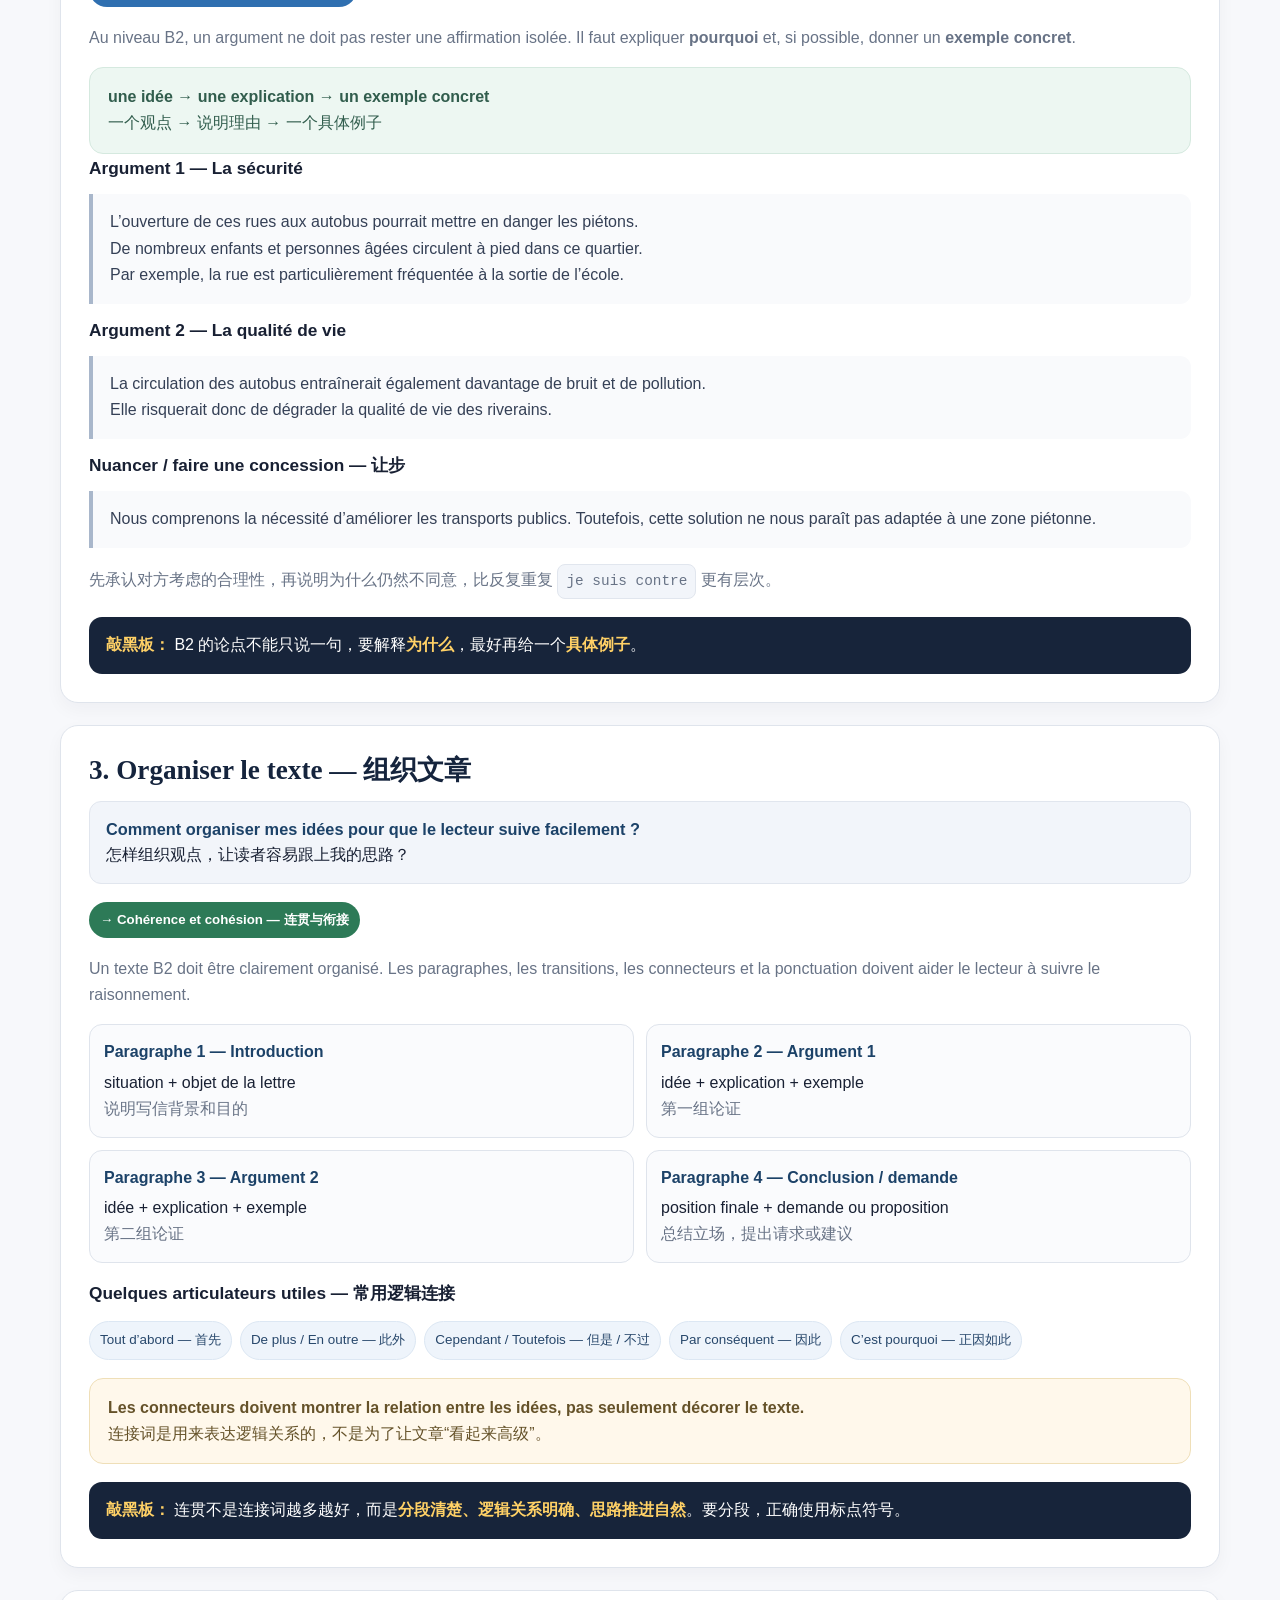
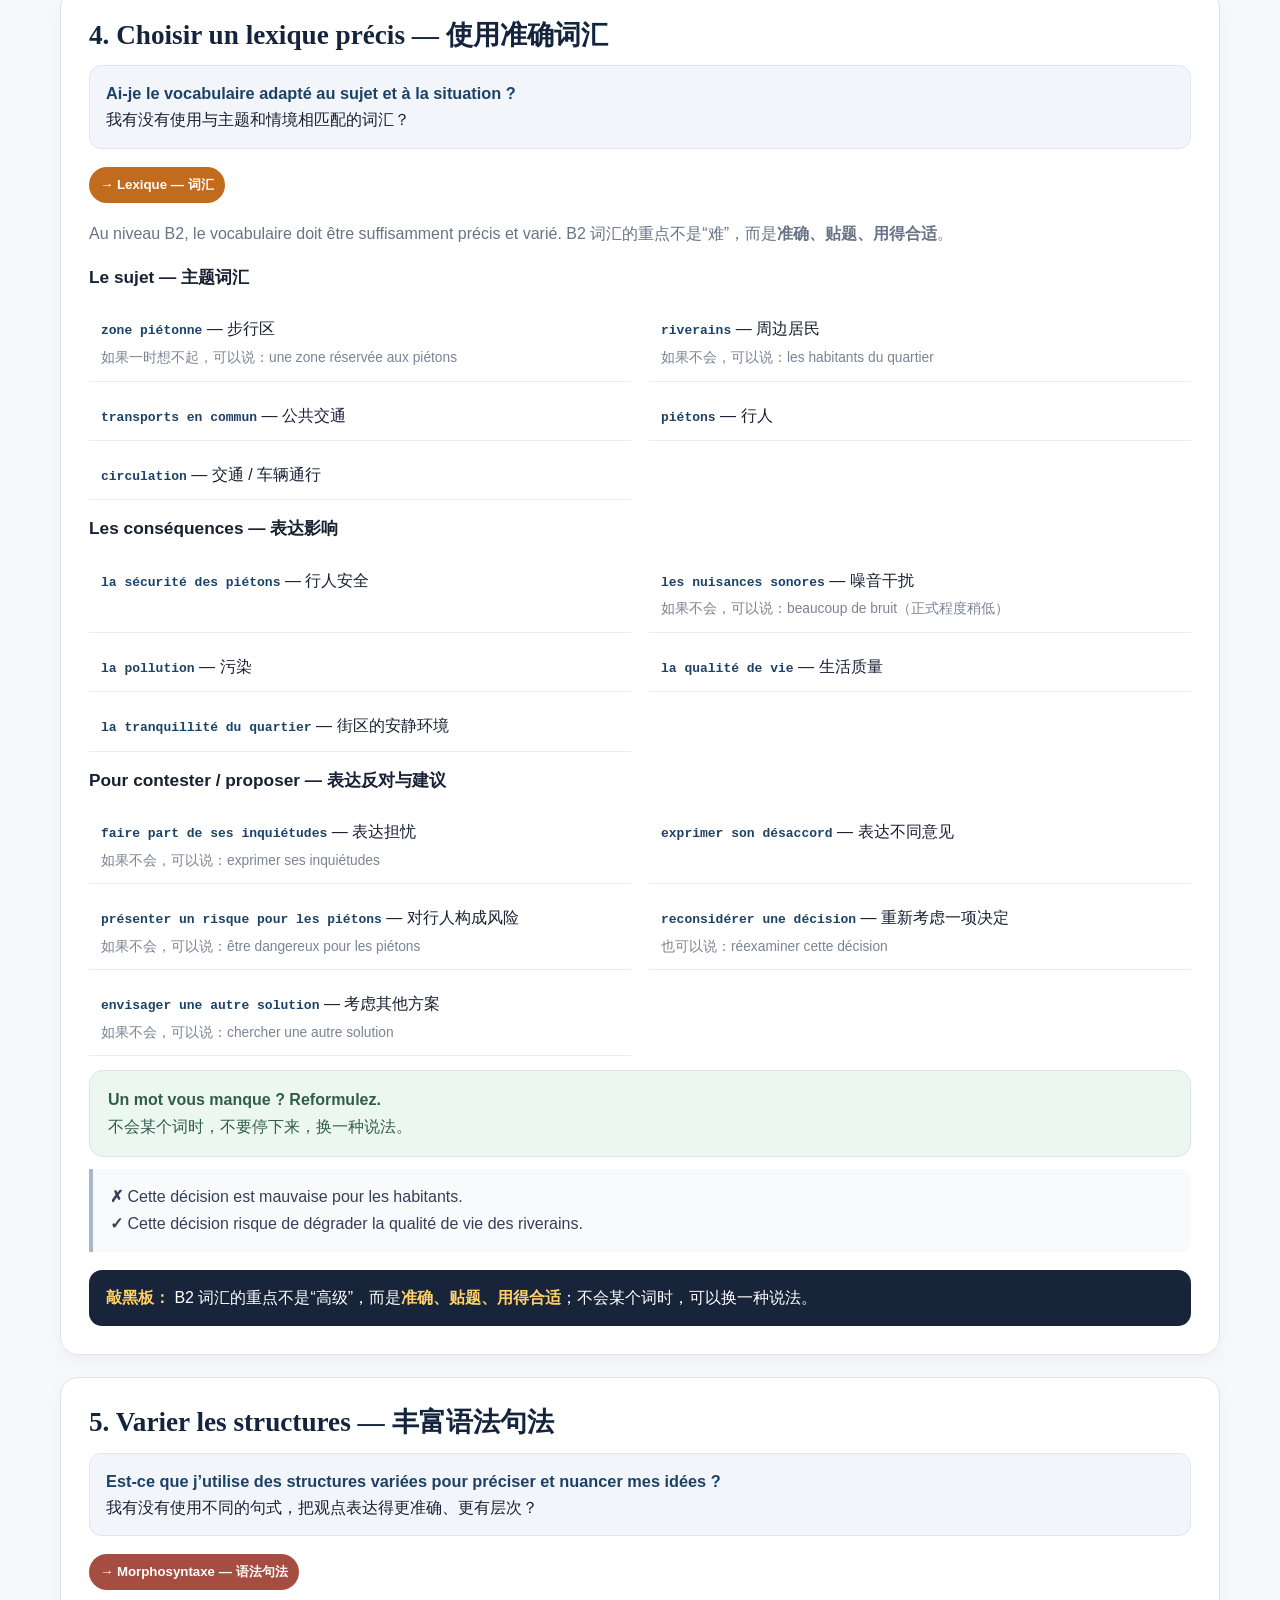
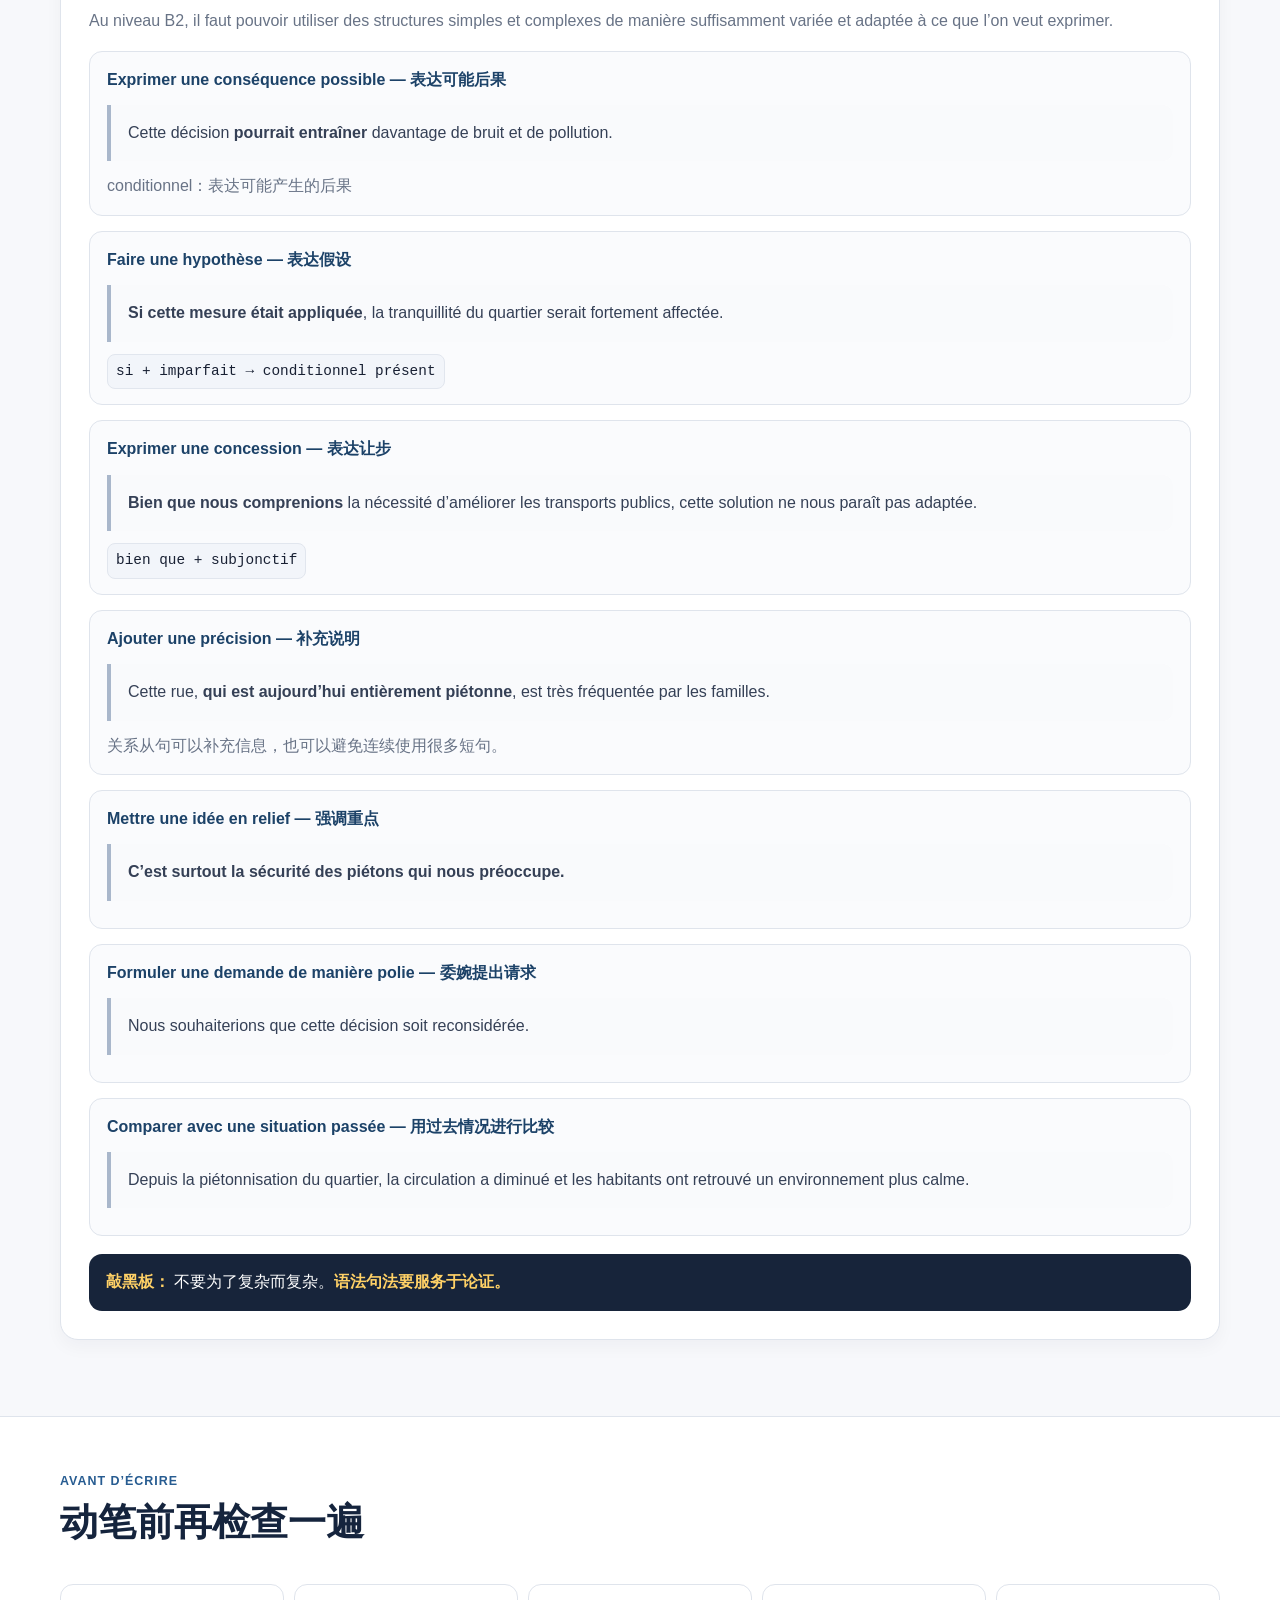
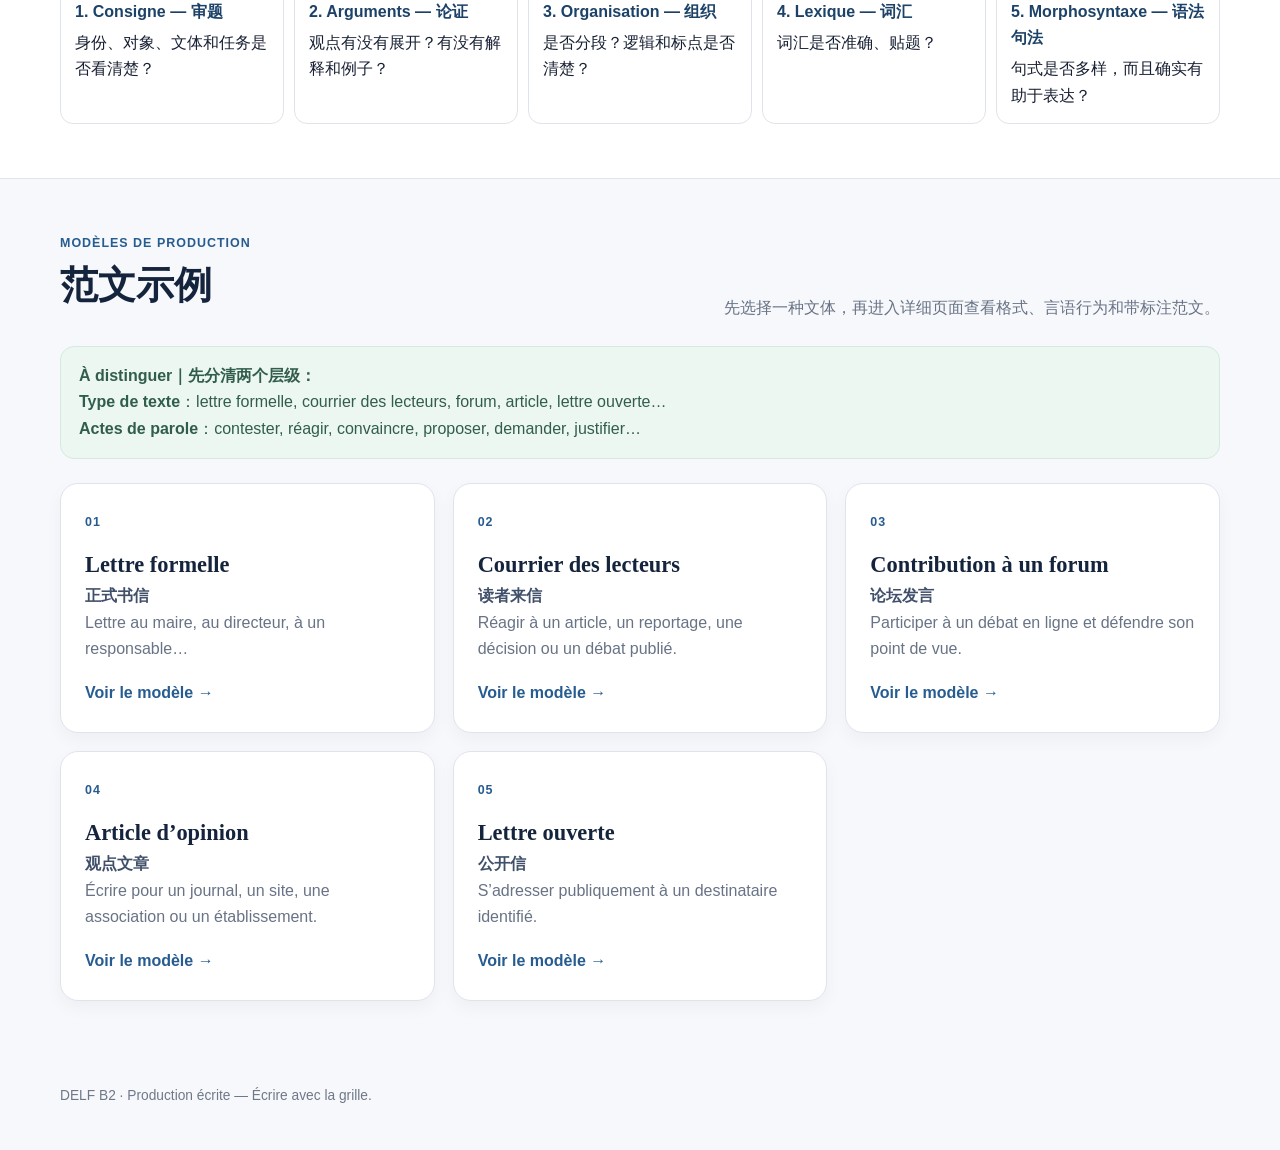
==== commit 88f0f22a: "Turn PE model section into clickable cards" ====
--- a/pe/index.html
+++ b/pe/index.html
@@ -44,8 +44,7 @@
         </colgroup>
         <thead>
           <tr>
-            <th>Compétence</th>
-            <th>Critère</th>
+            <th>Compétence</th><th>Critère</th>
             <th><span class="head-score">0</span><span class="head-label">Non répondu<br>ou production insuffisante</span></th>
             <th><span class="head-score">1</span><span class="head-label">En dessous du<br>niveau ciblé</span></th>
             <th><span class="head-score">3</span><span class="head-label">B2</span></th>
@@ -53,29 +52,11 @@
           </tr>
         </thead>
         <tbody>
-          <tr class="row-task">
-            <td class="group" rowspan="2">Compétence<br>pragmatique</td>
-            <td class="criterion-name task"><span class="criterion-dot"></span><strong>Réalisation de la tâche</strong><span class="criterion-cn">任务完成度</span></td>
-            <td><span class="score-badge">0</span></td><td><span class="score-badge">1</span></td><td><span class="score-badge">3</span></td><td><span class="score-badge">5</span></td>
-          </tr>
-          <tr class="row-cohesion">
-            <td class="criterion-name cohesion"><span class="criterion-dot"></span><strong>Cohérence et cohésion</strong><span class="criterion-cn">连贯与衔接</span></td>
-            <td><span class="score-badge">0</span></td><td><span class="score-badge">1</span></td><td><span class="score-badge">3</span></td><td><span class="score-badge">5</span></td>
-          </tr>
-          <tr class="row-socio">
-            <td class="group">Compétence<br>sociolinguistique</td>
-            <td class="criterion-name socio"><span class="criterion-dot"></span><strong>Adéquation sociolinguistique</strong><span class="criterion-cn">语域得体</span></td>
-            <td><span class="score-badge">0</span></td><td><span class="score-badge">1</span></td><td><span class="score-badge">3</span></td><td><span class="score-badge">5</span></td>
-          </tr>
-          <tr class="row-lexique">
-            <td class="group" rowspan="2">Compétence<br>linguistique</td>
-            <td class="criterion-name lexique"><span class="criterion-dot"></span><strong>Lexique</strong><span class="criterion-cn">词汇</span></td>
-            <td><span class="score-badge">0</span></td><td><span class="score-badge">1</span></td><td><span class="score-badge">3</span></td><td><span class="score-badge">5</span></td>
-          </tr>
-          <tr class="row-morpho">
-            <td class="criterion-name morpho"><span class="criterion-dot"></span><strong>Morphosyntaxe</strong><span class="criterion-cn">语法句法</span></td>
-            <td><span class="score-badge">0</span></td><td><span class="score-badge">1</span></td><td><span class="score-badge">3</span></td><td><span class="score-badge">5</span></td>
-          </tr>
+          <tr class="row-task"><td class="group" rowspan="2">Compétence<br>pragmatique</td><td class="criterion-name task"><span class="criterion-dot"></span><strong>Réalisation de la tâche</strong><span class="criterion-cn">任务完成度</span></td><td><span class="score-badge">0</span></td><td><span class="score-badge">1</span></td><td><span class="score-badge">3</span></td><td><span class="score-badge">5</span></td></tr>
+          <tr class="row-cohesion"><td class="criterion-name cohesion"><span class="criterion-dot"></span><strong>Cohérence et cohésion</strong><span class="criterion-cn">连贯与衔接</span></td><td><span class="score-badge">0</span></td><td><span class="score-badge">1</span></td><td><span class="score-badge">3</span></td><td><span class="score-badge">5</span></td></tr>
+          <tr class="row-socio"><td class="group">Compétence<br>sociolinguistique</td><td class="criterion-name socio"><span class="criterion-dot"></span><strong>Adéquation sociolinguistique</strong><span class="criterion-cn">语域得体</span></td><td><span class="score-badge">0</span></td><td><span class="score-badge">1</span></td><td><span class="score-badge">3</span></td><td><span class="score-badge">5</span></td></tr>
+          <tr class="row-lexique"><td class="group" rowspan="2">Compétence<br>linguistique</td><td class="criterion-name lexique"><span class="criterion-dot"></span><strong>Lexique</strong><span class="criterion-cn">词汇</span></td><td><span class="score-badge">0</span></td><td><span class="score-badge">1</span></td><td><span class="score-badge">3</span></td><td><span class="score-badge">5</span></td></tr>
+          <tr class="row-morpho"><td class="criterion-name morpho"><span class="criterion-dot"></span><strong>Morphosyntaxe</strong><span class="criterion-cn">语法句法</span></td><td><span class="score-badge">0</span></td><td><span class="score-badge">1</span></td><td><span class="score-badge">3</span></td><td><span class="score-badge">5</span></td></tr>
         </tbody>
       </table>
     </div>
@@ -83,190 +64,30 @@
   </div>
 </section>
 
-<section class="section alt" id="sujet">
-  <div class="container">
-    <div class="section-intro"><div><div class="kicker">Sujet d’entraînement</div><h2>Un exemple concret</h2></div></div>
-    <div class="subject-box">Vous vivez en France dans une zone piétonne du centre-ville.<br>Le maire de votre ville a décidé d’ouvrir certaines des rues de cette zone à la circulation des autobus pendant la journée. En tant que représentant(e) de votre immeuble, vous écrivez une lettre au maire pour contester cette décision en justifiant votre point de vue.</div>
-  </div>
-</section>
+<section class="section alt" id="sujet"><div class="container"><div class="section-intro"><div><div class="kicker">Sujet d’entraînement</div><h2>Un exemple concret</h2></div></div><div class="subject-box">Vous vivez en France dans une zone piétonne du centre-ville.<br>Le maire de votre ville a décidé d’ouvrir certaines des rues de cette zone à la circulation des autobus pendant la journée. En tant que représentant(e) de votre immeuble, vous écrivez une lettre au maire pour contester cette décision en justifiant votre point de vue.</div></div></section>
 
-<section class="section">
-  <div class="container">
-    <article class="lesson-step" id="etape1">
-      <h2>1. Lire la consigne — 审题</h2>
-      <div class="key-question"><strong>Qui écrit à qui, pour faire quoi ?</strong><span>谁写给谁？要完成什么任务？</span></div>
-      <div class="mini-grid">
-        <div class="mini-box"><strong>Rôle｜身份</strong>représentant(e) de votre immeuble</div>
-        <div class="mini-box"><strong>Destinataire｜对象</strong>le maire</div>
-        <div class="mini-box"><strong>Type de texte｜文体</strong>une lettre formelle</div>
-        <div class="mini-box"><strong>Actes de parole attendus｜言语行为</strong>contester + justifier</div>
-      </div>
-      <div class="criterion-tags"><span class="criterion-tag tag-task">→ Réalisation de la tâche — 任务完成度</span><span class="criterion-tag tag-socio">→ Adéquation sociolinguistique — 语域得体</span></div>
-      <p>Il faut réellement <strong>contester la décision</strong> et <strong>justifier son point de vue</strong>. 题目要求的是“提出异议 + 说明理由”。<strong>不是描述城市交通现状，也不是只写一句“我不同意”。</strong></p>
-      <p>Comme la lettre est adressée au maire, le registre doit rester formel et poli. 因为收信人是市长，所以要使用正式、礼貌的书信语域。</p>
-      <div class="example"><span class="formula">Monsieur le Maire,</span><br><span class="formula">Je souhaite vous faire part de…</span><br><span class="formula">Je me permets de vous écrire afin de…</span></div>
-      <div class="example"><strong>✓</strong> Je souhaite vous faire part de notre désaccord concernant cette décision.<br><strong>✗</strong> Je ne suis pas d’accord. Cette décision est mauvaise.</div>
-      <div class="blackboard"><strong>敲黑板：</strong> 动笔前，先找清楚<strong>身份、对象、文体和题目要求完成的言语行为</strong>。</div>
-    </article>
+<section class="section"><div class="container">
+<article class="lesson-step" id="etape1"><h2>1. Lire la consigne — 审题</h2><div class="key-question"><strong>Qui écrit à qui, pour faire quoi ?</strong><span>谁写给谁？要完成什么任务？</span></div><div class="mini-grid"><div class="mini-box"><strong>Rôle｜身份</strong>représentant(e) de votre immeuble</div><div class="mini-box"><strong>Destinataire｜对象</strong>le maire</div><div class="mini-box"><strong>Type de texte｜文体</strong>une lettre formelle</div><div class="mini-box"><strong>Actes de parole attendus｜言语行为</strong>contester + justifier</div></div><div class="criterion-tags"><span class="criterion-tag tag-task">→ Réalisation de la tâche — 任务完成度</span><span class="criterion-tag tag-socio">→ Adéquation sociolinguistique — 语域得体</span></div><p>Il faut réellement <strong>contester la décision</strong> et <strong>justifier son point de vue</strong>. 题目要求的是“提出异议 + 说明理由”。<strong>不是描述城市交通现状，也不是只写一句“我不同意”。</strong></p><p>Comme la lettre est adressée au maire, le registre doit rester formel et poli. 因为收信人是市长，所以要使用正式、礼貌的书信语域。</p><div class="example"><span class="formula">Monsieur le Maire,</span><br><span class="formula">Je souhaite vous faire part de…</span><br><span class="formula">Je me permets de vous écrire afin de…</span></div><div class="example"><strong>✓</strong> Je souhaite vous faire part de notre désaccord concernant cette décision.<br><strong>✗</strong> Je ne suis pas d’accord. Cette décision est mauvaise.</div><div class="blackboard"><strong>敲黑板：</strong> 动笔前，先找清楚<strong>身份、对象、文体和题目要求完成的言语行为</strong>。</div></article>
 
-    <article class="lesson-step" id="etape2">
-      <h2>2. Développer les arguments — 展开论证</h2>
-      <div class="key-question"><strong>Pourquoi suis-je contre cette décision ?</strong><span>我为什么反对这一决定？</span></div>
-      <div class="criterion-tags"><span class="criterion-tag tag-task">→ Réalisation de la tâche — 任务完成度</span></div>
-      <p>Au niveau B2, un argument ne doit pas rester une affirmation isolée. Il faut expliquer <strong>pourquoi</strong> et, si possible, donner un <strong>exemple concret</strong>.</p>
-      <div class="callout good"><strong>une idée → une explication → un exemple concret</strong><br>一个观点 → 说明理由 → 一个具体例子</div>
-      <h3>Argument 1 — La sécurité</h3>
-      <div class="example">L’ouverture de ces rues aux autobus pourrait mettre en danger les piétons.<br>De nombreux enfants et personnes âgées circulent à pied dans ce quartier.<br>Par exemple, la rue est particulièrement fréquentée à la sortie de l’école.</div>
-      <h3>Argument 2 — La qualité de vie</h3>
-      <div class="example">La circulation des autobus entraînerait également davantage de bruit et de pollution.<br>Elle risquerait donc de dégrader la qualité de vie des riverains.</div>
-      <h3>Nuancer / faire une concession — 让步</h3>
-      <div class="example">Nous comprenons la nécessité d’améliorer les transports publics. Toutefois, cette solution ne nous paraît pas adaptée à une zone piétonne.</div>
-      <p>先承认对方考虑的合理性，再说明为什么仍然不同意，比反复重复 <span class="formula">je suis contre</span> 更有层次。</p>
-      <div class="blackboard"><strong>敲黑板：</strong> B2 的论点不能只说一句，要解释<strong>为什么</strong>，最好再给一个<strong>具体例子</strong>。</div>
-    </article>
+<article class="lesson-step" id="etape2"><h2>2. Développer les arguments — 展开论证</h2><div class="key-question"><strong>Pourquoi suis-je contre cette décision ?</strong><span>我为什么反对这一决定？</span></div><div class="criterion-tags"><span class="criterion-tag tag-task">→ Réalisation de la tâche — 任务完成度</span></div><p>Au niveau B2, un argument ne doit pas rester une affirmation isolée. Il faut expliquer <strong>pourquoi</strong> et, si possible, donner un <strong>exemple concret</strong>.</p><div class="callout good"><strong>une idée → une explication → un exemple concret</strong><br>一个观点 → 说明理由 → 一个具体例子</div><h3>Argument 1 — La sécurité</h3><div class="example">L’ouverture de ces rues aux autobus pourrait mettre en danger les piétons.<br>De nombreux enfants et personnes âgées circulent à pied dans ce quartier.<br>Par exemple, la rue est particulièrement fréquentée à la sortie de l’école.</div><h3>Argument 2 — La qualité de vie</h3><div class="example">La circulation des autobus entraînerait également davantage de bruit et de pollution.<br>Elle risquerait donc de dégrader la qualité de vie des riverains.</div><h3>Nuancer / faire une concession — 让步</h3><div class="example">Nous comprenons la nécessité d’améliorer les transports publics. Toutefois, cette solution ne nous paraît pas adaptée à une zone piétonne.</div><p>先承认对方考虑的合理性，再说明为什么仍然不同意，比反复重复 <span class="formula">je suis contre</span> 更有层次。</p><div class="blackboard"><strong>敲黑板：</strong> B2 的论点不能只说一句，要解释<strong>为什么</strong>，最好再给一个<strong>具体例子</strong>。</div></article>
 
-    <article class="lesson-step" id="etape3">
-      <h2>3. Organiser le texte — 组织文章</h2>
-      <div class="key-question"><strong>Comment organiser mes idées pour que le lecteur suive facilement ?</strong><span>怎样组织观点，让读者容易跟上我的思路？</span></div>
-      <div class="criterion-tags"><span class="criterion-tag tag-cohesion">→ Cohérence et cohésion — 连贯与衔接</span></div>
-      <p>Un texte B2 doit être clairement organisé. Les paragraphes, les transitions, les connecteurs et la ponctuation doivent aider le lecteur à suivre le raisonnement.</p>
-      <div class="mini-grid">
-        <div class="mini-box"><strong>Paragraphe 1 — Introduction</strong>situation + objet de la lettre<br><span class="muted">说明写信背景和目的</span></div>
-        <div class="mini-box"><strong>Paragraphe 2 — Argument 1</strong>idée + explication + exemple<br><span class="muted">第一组论证</span></div>
-        <div class="mini-box"><strong>Paragraphe 3 — Argument 2</strong>idée + explication + exemple<br><span class="muted">第二组论证</span></div>
-        <div class="mini-box"><strong>Paragraphe 4 — Conclusion / demande</strong>position finale + demande ou proposition<br><span class="muted">总结立场，提出请求或建议</span></div>
-      </div>
-      <h3>Quelques articulateurs utiles — 常用逻辑连接</h3>
-      <div class="criterion-tags connectors"><span>Tout d’abord — 首先</span><span>De plus / En outre — 此外</span><span>Cependant / Toutefois — 但是 / 不过</span><span>Par conséquent — 因此</span><span>C’est pourquoi — 正因如此</span></div>
-      <div class="callout"><strong>Les connecteurs doivent montrer la relation entre les idées, pas seulement décorer le texte.</strong><br>连接词是用来表达逻辑关系的，不是为了让文章“看起来高级”。</div>
-      <div class="blackboard"><strong>敲黑板：</strong> 连贯不是连接词越多越好，而是<strong>分段清楚、逻辑关系明确、思路推进自然</strong>。要分段，正确使用标点符号。</div>
-    </article>
+<article class="lesson-step" id="etape3"><h2>3. Organiser le texte — 组织文章</h2><div class="key-question"><strong>Comment organiser mes idées pour que le lecteur suive facilement ?</strong><span>怎样组织观点，让读者容易跟上我的思路？</span></div><div class="criterion-tags"><span class="criterion-tag tag-cohesion">→ Cohérence et cohésion — 连贯与衔接</span></div><p>Un texte B2 doit être clairement organisé. Les paragraphes, les transitions, les connecteurs et la ponctuation doivent aider le lecteur à suivre le raisonnement.</p><div class="mini-grid"><div class="mini-box"><strong>Paragraphe 1 — Introduction</strong>situation + objet de la lettre<br><span class="muted">说明写信背景和目的</span></div><div class="mini-box"><strong>Paragraphe 2 — Argument 1</strong>idée + explication + exemple<br><span class="muted">第一组论证</span></div><div class="mini-box"><strong>Paragraphe 3 — Argument 2</strong>idée + explication + exemple<br><span class="muted">第二组论证</span></div><div class="mini-box"><strong>Paragraphe 4 — Conclusion / demande</strong>position finale + demande ou proposition<br><span class="muted">总结立场，提出请求或建议</span></div></div><h3>Quelques articulateurs utiles — 常用逻辑连接</h3><div class="criterion-tags connectors"><span>Tout d’abord — 首先</span><span>De plus / En outre — 此外</span><span>Cependant / Toutefois — 但是 / 不过</span><span>Par conséquent — 因此</span><span>C’est pourquoi — 正因如此</span></div><div class="callout"><strong>Les connecteurs doivent montrer la relation entre les idées, pas seulement décorer le texte.</strong><br>连接词是用来表达逻辑关系的，不是为了让文章“看起来高级”。</div><div class="blackboard"><strong>敲黑板：</strong> 连贯不是连接词越多越好，而是<strong>分段清楚、逻辑关系明确、思路推进自然</strong>。要分段，正确使用标点符号。</div></article>
 
-    <article class="lesson-step" id="etape4">
-      <h2>4. Choisir un lexique précis — 使用准确词汇</h2>
-      <div class="key-question"><strong>Ai-je le vocabulaire adapté au sujet et à la situation ?</strong><span>我有没有使用与主题和情境相匹配的词汇？</span></div>
-      <div class="criterion-tags"><span class="criterion-tag tag-lexique">→ Lexique — 词汇</span></div>
-      <p>Au niveau B2, le vocabulaire doit être suffisamment précis et varié. B2 词汇的重点不是“难”，而是<strong>准确、贴题、用得合适</strong>。</p>
-      <h3>Le sujet — 主题词汇</h3>
-      <div class="lex-list">
-        <div class="lex-item"><code>zone piétonne</code> — 步行区<span class="fallback">如果一时想不起，可以说：une zone réservée aux piétons</span></div>
-        <div class="lex-item"><code>riverains</code> — 周边居民<span class="fallback">如果不会，可以说：les habitants du quartier</span></div>
-        <div class="lex-item"><code>transports en commun</code> — 公共交通</div>
-        <div class="lex-item"><code>piétons</code> — 行人</div>
-        <div class="lex-item"><code>circulation</code> — 交通 / 车辆通行</div>
-      </div>
-      <h3>Les conséquences — 表达影响</h3>
-      <div class="lex-list">
-        <div class="lex-item"><code>la sécurité des piétons</code> — 行人安全</div>
-        <div class="lex-item"><code>les nuisances sonores</code> — 噪音干扰<span class="fallback">如果不会，可以说：beaucoup de bruit（正式程度稍低）</span></div>
-        <div class="lex-item"><code>la pollution</code> — 污染</div>
-        <div class="lex-item"><code>la qualité de vie</code> — 生活质量</div>
-        <div class="lex-item"><code>la tranquillité du quartier</code> — 街区的安静环境</div>
-      </div>
-      <h3>Pour contester / proposer — 表达反对与建议</h3>
-      <div class="lex-list">
-        <div class="lex-item"><code>faire part de ses inquiétudes</code> — 表达担忧<span class="fallback">如果不会，可以说：exprimer ses inquiétudes</span></div>
-        <div class="lex-item"><code>exprimer son désaccord</code> — 表达不同意见</div>
-        <div class="lex-item"><code>présenter un risque pour les piétons</code> — 对行人构成风险<span class="fallback">如果不会，可以说：être dangereux pour les piétons</span></div>
-        <div class="lex-item"><code>reconsidérer une décision</code> — 重新考虑一项决定<span class="fallback">也可以说：réexaminer cette décision</span></div>
-        <div class="lex-item"><code>envisager une autre solution</code> — 考虑其他方案<span class="fallback">如果不会，可以说：chercher une autre solution</span></div>
-      </div>
-      <div class="callout good"><strong>Un mot vous manque ? Reformulez.</strong><br>不会某个词时，不要停下来，换一种说法。</div>
-      <div class="example"><strong>✗</strong> Cette décision est mauvaise pour les habitants.<br><strong>✓</strong> Cette décision risque de dégrader la qualité de vie des riverains.</div>
-      <div class="blackboard"><strong>敲黑板：</strong> B2 词汇的重点不是“高级”，而是<strong>准确、贴题、用得合适</strong>；不会某个词时，可以换一种说法。</div>
-    </article>
+<article class="lesson-step" id="etape4"><h2>4. Choisir un lexique précis — 使用准确词汇</h2><div class="key-question"><strong>Ai-je le vocabulaire adapté au sujet et à la situation ?</strong><span>我有没有使用与主题和情境相匹配的词汇？</span></div><div class="criterion-tags"><span class="criterion-tag tag-lexique">→ Lexique — 词汇</span></div><p>Au niveau B2, le vocabulaire doit être suffisamment précis et varié. B2 词汇的重点不是“难”，而是<strong>准确、贴题、用得合适</strong>。</p><h3>Le sujet — 主题词汇</h3><div class="lex-list"><div class="lex-item"><code>zone piétonne</code> — 步行区<span class="fallback">如果一时想不起，可以说：une zone réservée aux piétons</span></div><div class="lex-item"><code>riverains</code> — 周边居民<span class="fallback">如果不会，可以说：les habitants du quartier</span></div><div class="lex-item"><code>transports en commun</code> — 公共交通</div><div class="lex-item"><code>piétons</code> — 行人</div><div class="lex-item"><code>circulation</code> — 交通 / 车辆通行</div></div><h3>Les conséquences — 表达影响</h3><div class="lex-list"><div class="lex-item"><code>la sécurité des piétons</code> — 行人安全</div><div class="lex-item"><code>les nuisances sonores</code> — 噪音干扰<span class="fallback">如果不会，可以说：beaucoup de bruit（正式程度稍低）</span></div><div class="lex-item"><code>la pollution</code> — 污染</div><div class="lex-item"><code>la qualité de vie</code> — 生活质量</div><div class="lex-item"><code>la tranquillité du quartier</code> — 街区的安静环境</div></div><h3>Pour contester / proposer — 表达反对与建议</h3><div class="lex-list"><div class="lex-item"><code>faire part de ses inquiétudes</code> — 表达担忧<span class="fallback">如果不会，可以说：exprimer ses inquiétudes</span></div><div class="lex-item"><code>exprimer son désaccord</code> — 表达不同意见</div><div class="lex-item"><code>présenter un risque pour les piétons</code> — 对行人构成风险<span class="fallback">如果不会，可以说：être dangereux pour les piétons</span></div><div class="lex-item"><code>reconsidérer une décision</code> — 重新考虑一项决定<span class="fallback">也可以说：réexaminer cette décision</span></div><div class="lex-item"><code>envisager une autre solution</code> — 考虑其他方案<span class="fallback">如果不会，可以说：chercher une autre solution</span></div></div><div class="callout good"><strong>Un mot vous manque ? Reformulez.</strong><br>不会某个词时，不要停下来，换一种说法。</div><div class="example"><strong>✗</strong> Cette décision est mauvaise pour les habitants.<br><strong>✓</strong> Cette décision risque de dégrader la qualité de vie des riverains.</div><div class="blackboard"><strong>敲黑板：</strong> B2 词汇的重点不是“高级”，而是<strong>准确、贴题、用得合适</strong>；不会某个词时，可以换一种说法。</div></article>
 
-    <article class="lesson-step" id="etape5">
-      <h2>5. Varier les structures — 丰富语法句法</h2>
-      <div class="key-question"><strong>Est-ce que j’utilise des structures variées pour préciser et nuancer mes idées ?</strong><span>我有没有使用不同的句式，把观点表达得更准确、更有层次？</span></div>
-      <div class="criterion-tags"><span class="criterion-tag tag-morpho">→ Morphosyntaxe — 语法句法</span></div>
-      <p>Au niveau B2, il faut pouvoir utiliser des structures simples et complexes de manière suffisamment variée et adaptée à ce que l’on veut exprimer.</p>
-      <div class="structure-item"><h3>Exprimer une conséquence possible — 表达可能后果</h3><div class="example">Cette décision <strong>pourrait entraîner</strong> davantage de bruit et de pollution.</div><span class="muted">conditionnel：表达可能产生的后果</span></div>
-      <div class="structure-item"><h3>Faire une hypothèse — 表达假设</h3><div class="example"><strong>Si cette mesure était appliquée</strong>, la tranquillité du quartier serait fortement affectée.</div><span class="formula">si + imparfait → conditionnel présent</span></div>
-      <div class="structure-item"><h3>Exprimer une concession — 表达让步</h3><div class="example"><strong>Bien que nous comprenions</strong> la nécessité d’améliorer les transports publics, cette solution ne nous paraît pas adaptée.</div><span class="formula">bien que + subjonctif</span></div>
-      <div class="structure-item"><h3>Ajouter une précision — 补充说明</h3><div class="example">Cette rue, <strong>qui est aujourd’hui entièrement piétonne</strong>, est très fréquentée par les familles.</div><span class="muted">关系从句可以补充信息，也可以避免连续使用很多短句。</span></div>
-      <div class="structure-item"><h3>Mettre une idée en relief — 强调重点</h3><div class="example"><strong>C’est surtout la sécurité des piétons qui nous préoccupe.</strong></div></div>
-      <div class="structure-item"><h3>Formuler une demande de manière polie — 委婉提出请求</h3><div class="example">Nous souhaiterions que cette décision soit reconsidérée.</div></div>
-      <div class="structure-item"><h3>Comparer avec une situation passée — 用过去情况进行比较</h3><div class="example">Depuis la piétonnisation du quartier, la circulation a diminué et les habitants ont retrouvé un environnement plus calme.</div></div>
-      <div class="blackboard"><strong>敲黑板：</strong> 不要为了复杂而复杂。<strong>语法句法要服务于论证。</strong></div>
-    </article>
-  </div>
-</section>
+<article class="lesson-step" id="etape5"><h2>5. Varier les structures — 丰富语法句法</h2><div class="key-question"><strong>Est-ce que j’utilise des structures variées pour préciser et nuancer mes idées ?</strong><span>我有没有使用不同的句式，把观点表达得更准确、更有层次？</span></div><div class="criterion-tags"><span class="criterion-tag tag-morpho">→ Morphosyntaxe — 语法句法</span></div><p>Au niveau B2, il faut pouvoir utiliser des structures simples et complexes de manière suffisamment variée et adaptée à ce que l’on veut exprimer.</p><div class="structure-item"><h3>Exprimer une conséquence possible — 表达可能后果</h3><div class="example">Cette décision <strong>pourrait entraîner</strong> davantage de bruit et de pollution.</div><span class="muted">conditionnel：表达可能产生的后果</span></div><div class="structure-item"><h3>Faire une hypothèse — 表达假设</h3><div class="example"><strong>Si cette mesure était appliquée</strong>, la tranquillité du quartier serait fortement affectée.</div><span class="formula">si + imparfait → conditionnel présent</span></div><div class="structure-item"><h3>Exprimer une concession — 表达让步</h3><div class="example"><strong>Bien que nous comprenions</strong> la nécessité d’améliorer les transports publics, cette solution ne nous paraît pas adaptée.</div><span class="formula">bien que + subjonctif</span></div><div class="structure-item"><h3>Ajouter une précision — 补充说明</h3><div class="example">Cette rue, <strong>qui est aujourd’hui entièrement piétonne</strong>, est très fréquentée par les familles.</div><span class="muted">关系从句可以补充信息，也可以避免连续使用很多短句。</span></div><div class="structure-item"><h3>Mettre une idée en relief — 强调重点</h3><div class="example"><strong>C’est surtout la sécurité des piétons qui nous préoccupe.</strong></div></div><div class="structure-item"><h3>Formuler une demande de manière polie — 委婉提出请求</h3><div class="example">Nous souhaiterions que cette décision soit reconsidérée.</div></div><div class="structure-item"><h3>Comparer avec une situation passée — 用过去情况进行比较</h3><div class="example">Depuis la piétonnisation du quartier, la circulation a diminué et les habitants ont retrouvé un environnement plus calme.</div></div><div class="blackboard"><strong>敲黑板：</strong> 不要为了复杂而复杂。<strong>语法句法要服务于论证。</strong></div></article>
+</div></section>
 
-<section class="section alt" id="check">
-  <div class="container">
-    <div class="section-intro"><div><div class="kicker">Avant d’écrire</div><h2>动笔前再检查一遍</h2></div></div>
-    <div class="checklist">
-      <div class="check"><strong>1. Consigne — 审题</strong>身份、对象、文体和任务是否看清楚？</div>
-      <div class="check"><strong>2. Arguments — 论证</strong>观点有没有展开？有没有解释和例子？</div>
-      <div class="check"><strong>3. Organisation — 组织</strong>是否分段？逻辑和标点是否清楚？</div>
-      <div class="check"><strong>4. Lexique — 词汇</strong>词汇是否准确、贴题？</div>
-      <div class="check"><strong>5. Morphosyntaxe — 语法句法</strong>句式是否多样，而且确实有助于表达？</div>
-    </div>
-  </div>
-</section>
+<section class="section alt" id="check"><div class="container"><div class="section-intro"><div><div class="kicker">Avant d’écrire</div><h2>动笔前再检查一遍</h2></div></div><div class="checklist"><div class="check"><strong>1. Consigne — 审题</strong>身份、对象、文体和任务是否看清楚？</div><div class="check"><strong>2. Arguments — 论证</strong>观点有没有展开？有没有解释和例子？</div><div class="check"><strong>3. Organisation — 组织</strong>是否分段？逻辑和标点是否清楚？</div><div class="check"><strong>4. Lexique — 词汇</strong>词汇是否准确、贴题？</div><div class="check"><strong>5. Morphosyntaxe — 语法句法</strong>句式是否多样，而且确实有助于表达？</div></div></div></section>
 
-<section class="section" id="modeles">
-  <div class="container">
-    <div class="section-intro">
-      <div><div class="kicker">Modèles de production</div><h2>范文示例</h2></div>
-      <p>不同题型，不只是“换一个主题”，还会改变文章的格式、语域和要完成的言语行为。这里先搭建范文类型框架，后续逐步补充带标注范文。</p>
-    </div>
-
-    <div class="callout good"><strong>À distinguer｜先分清两个层级：</strong><br><strong>Type de texte</strong>：lettre formelle, courrier des lecteurs, forum, article, lettre ouverte…<br><strong>Actes de parole</strong>：contester, réagir, convaincre, proposer, demander, justifier…</div>
-
-    <div class="grid-4">
-      <div class="card">
-        <div class="card-code">01</div>
-        <h3>Lettre formelle — 正式书信</h3>
-        <p><strong>Exemple :</strong> lettre au maire, au directeur, à un responsable.</p>
-        <p><strong>Format :</strong> formule d’appel, objet de la lettre, développement argumenté, demande / proposition, formule de politesse.</p>
-        <p><strong>Actes de parole :</strong> contester, réclamer, demander, proposer, justifier.</p>
-        <span class="muted">Modèle annoté — à venir</span>
-      </div>
-
-      <div class="card">
-        <div class="card-code">02</div>
-        <h3>Courrier des lecteurs — 读者来信</h3>
-        <p><strong>Situation :</strong> réagir à un article, un reportage, une décision ou un débat publié.</p>
-        <p><strong>Format :</strong> entrée en matière courte, prise de position, arguments et exemples, conclusion.</p>
-        <p><strong>Actes de parole :</strong> réagir, prendre position, justifier, nuancer.</p>
-        <span class="muted">Modèle annoté — à venir</span>
-      </div>
-
-      <div class="card">
-        <div class="card-code">03</div>
-        <h3>Contribution à un forum — 论坛发言</h3>
-        <p><strong>Situation :</strong> participer à un débat sur un site ou un forum.</p>
-        <p><strong>Format :</strong> pas de formule de politesse formelle ; position claire, arguments, exemples, réaction au débat.</p>
-        <p><strong>Actes de parole :</strong> donner son opinion, argumenter, réagir, approuver / contester.</p>
-        <span class="muted">Modèle annoté — à venir</span>
-      </div>
-
-      <div class="card">
-        <div class="card-code">04</div>
-        <h3>Article d’opinion — 观点文章</h3>
-        <p><strong>Situation :</strong> écrire pour un journal, un site, une association ou un établissement.</p>
-        <p><strong>Format :</strong> titre éventuel, introduction, développement argumenté, conclusion.</p>
-        <p><strong>Actes de parole :</strong> défendre un point de vue, expliquer, convaincre, proposer.</p>
-        <span class="muted">Modèle annoté — à venir</span>
-      </div>
-
-      <div class="card">
-        <div class="card-code">05</div>
-        <h3>Lettre ouverte — 公开信</h3>
-        <p><strong>Situation :</strong> s’adresser à un destinataire identifié tout en prenant publiquement position.</p>
-        <p><strong>Format :</strong> destinataire clair, prise de position publique, argumentation, demande ou proposition.</p>
-        <p><strong>Actes de parole :</strong> interpeller, contester, défendre, proposer, convaincre.</p>
-        <span class="muted">Modèle annoté — à venir</span>
-      </div>
-    </div>
-
-    <div class="blackboard"><strong>后续每篇范文统一看三件事：</strong> <strong>Format｜格式</strong> + <strong>Actes de parole｜言语行为</strong> + <strong>Modèle annoté｜带标注范文</strong>。目的不是背范文，而是看清楚“这种题最后应该写成什么样”。</div>
-  </div>
-</section>
+<section class="section" id="modeles"><div class="container"><div class="section-intro"><div><div class="kicker">Modèles de production</div><h2>范文示例</h2></div><p>先选择一种文体，再进入详细页面查看格式、言语行为和带标注范文。</p></div><div class="callout good"><strong>À distinguer｜先分清两个层级：</strong><br><strong>Type de texte</strong>：lettre formelle, courrier des lecteurs, forum, article, lettre ouverte…<br><strong>Actes de parole</strong>：contester, réagir, convaincre, proposer, demander, justifier…</div><div class="model-card-grid">
+<a class="model-card-link" href="modeles/lettre-formelle/"><span class="model-number">01</span><h2>Lettre formelle</h2><span class="model-cn">正式书信</span><p>Lettre au maire, au directeur, à un responsable…</p><span class="model-enter">Voir le modèle →</span></a>
+<a class="model-card-link" href="modeles/courrier-des-lecteurs/"><span class="model-number">02</span><h2>Courrier des lecteurs</h2><span class="model-cn">读者来信</span><p>Réagir à un article, un reportage, une décision ou un débat publié.</p><span class="model-enter">Voir le modèle →</span></a>
+<a class="model-card-link" href="modeles/forum/"><span class="model-number">03</span><h2>Contribution à un forum</h2><span class="model-cn">论坛发言</span><p>Participer à un débat en ligne et défendre son point de vue.</p><span class="model-enter">Voir le modèle →</span></a>
+<a class="model-card-link" href="modeles/article-opinion/"><span class="model-number">04</span><h2>Article d’opinion</h2><span class="model-cn">观点文章</span><p>Écrire pour un journal, un site, une association ou un établissement.</p><span class="model-enter">Voir le modèle →</span></a>
+<a class="model-card-link" href="modeles/lettre-ouverte/"><span class="model-number">05</span><h2>Lettre ouverte</h2><span class="model-cn">公开信</span><p>S’adresser publiquement à un destinataire identifié.</p><span class="model-enter">Voir le modèle →</span></a>
+</div></div></section>
 </main>
-
 <footer class="footer"><div class="container">DELF B2 · Production écrite — Écrire avec la grille.</div></footer>
 </body>
-</html>
+</html>
--- a/assets/style.css
+++ b/assets/style.css
@@ -1 +1 @@
-:root{--ink:#182033;--muted:#687386;--paper:#f7f8fb;--card:#fff;--line:#dfe4ec;--brand:#275c91;--brand-dark:#1c4268;--soft:#edf4fb;--accent:#b55a42;--green:#2e6c57;--radius:18px;--shadow:0 10px 28px rgba(24,32,51,.08);--task:#2f6fb0;--cohesion:#2d7a57;--socio:#7657a8;--lexique:#c16b1f;--morpho:#a64d42}*{box-sizing:border-box}html{scroll-behavior:smooth}body{margin:0;background:var(--paper);color:var(--ink);font-family:Inter,"Noto Sans SC","PingFang SC","Microsoft YaHei",Arial,sans-serif;line-height:1.65}a{color:inherit;text-decoration:none}.container{width:min(1160px,calc(100% - 40px));margin:0 auto}.topbar{position:sticky;top:0;z-index:20;background:rgba(255,255,255,.96);border-bottom:1px solid var(--line);backdrop-filter:blur(10px)}.nav{min-height:68px;display:flex;align-items:center;gap:22px}.brand{display:flex;align-items:center;gap:11px;font-weight:800;color:var(--brand-dark);white-space:nowrap}.brand-mark{width:38px;height:38px;border-radius:11px;background:linear-gradient(135deg,var(--brand),var(--brand-dark));color:#fff;display:grid;place-items:center;font-weight:800}.nav-links{margin-left:auto;display:flex;gap:6px;flex-wrap:wrap}.nav-links a{padding:8px 11px;border-radius:10px;color:#43506a;font-size:.94rem}.nav-links a:hover,.nav-links a.active{background:var(--soft);color:var(--brand-dark)}.eyebrow{display:inline-flex;padding:6px 10px;border-radius:999px;background:var(--soft);color:var(--brand);font-size:.8rem;font-weight:800;letter-spacing:.08em;text-transform:uppercase}h1,h2{font-family:Georgia,"Times New Roman","Noto Serif SC",serif;color:#15243d}h1{font-size:clamp(2.4rem,5vw,4.7rem);line-height:1.03;letter-spacing:-.03em;margin:16px 0 18px}h2{font-size:clamp(1.55rem,3vw,2.35rem);margin:0 0 14px;line-height:1.2}h3{margin:0 0 10px;font-size:1.08rem}.lede{max-width:840px;color:#4f5c72;font-size:1.12rem;margin:0}.section{padding:54px 0}.section.alt{background:#fff;border-top:1px solid var(--line);border-bottom:1px solid var(--line)}.section-intro{display:flex;justify-content:space-between;align-items:end;gap:26px;margin-bottom:24px}.section-intro p{max-width:660px;margin:0;color:var(--muted)}.grid-4{display:grid;grid-template-columns:repeat(4,minmax(0,1fr));gap:18px}.grid-2{display:grid;grid-template-columns:repeat(2,minmax(0,1fr));gap:20px}.card,.panel,.criterion,.lesson-step{background:var(--card);border:1px solid var(--line);border-radius:var(--radius);box-shadow:0 7px 18px rgba(24,32,51,.04)}.card{padding:22px;transition:.18s ease}.card:hover{transform:translateY(-2px);box-shadow:var(--shadow)}.card-code{font-size:.8rem;color:var(--brand);font-weight:800;letter-spacing:.08em;margin-bottom:8px}.card p,.panel p,.criterion p,.lesson-step p{color:var(--muted)}.arrow{display:inline-block;margin-top:8px;color:var(--brand);font-weight:700}.panel{padding:24px}.kicker{font-size:.78rem;text-transform:uppercase;letter-spacing:.08em;font-weight:800;color:var(--brand);margin-bottom:9px}.page-head{padding:50px 0 28px;background:#fff;border-bottom:1px solid var(--line)}.page-head h1{font-size:clamp(2.2rem,4vw,3.6rem)}.breadcrumb{font-size:.88rem;color:var(--muted);margin-bottom:10px}.subnav{display:flex;flex-wrap:wrap;gap:8px;margin-top:22px}.subnav a{padding:7px 10px;border:1px solid var(--line);border-radius:999px;background:#fff;font-size:.88rem;color:#46526a}.criterion{padding:24px;margin-bottom:18px}.criterion h3{color:var(--brand-dark);font-size:1.2rem}.zh-key{display:inline-block;margin-left:7px;font-size:.78em;font-weight:600;color:#66758a}.callout{padding:16px 18px;border-radius:14px;background:#fff8eb;border:1px solid #efdfb8;color:#655229}.good{background:#edf7f2;border-color:#d5e9df;color:#315d4d}.warning{background:#fff0ec;border-color:#efd6ce;color:#6d4036}.footer{padding:30px 0 42px;color:#6f7889;font-size:.86rem}.muted{color:var(--muted)}.subject-box{background:#fff;border:1px solid #cfd7e4;border-left:5px solid var(--brand);border-radius:15px;padding:22px 24px;font-size:1.02rem;line-height:1.75}.lesson-step{padding:28px;margin-bottom:22px}.lesson-step h2{font-size:1.7rem}.key-question{margin:14px 0 18px;padding:14px 16px;border-radius:12px;background:#f2f5fa;border:1px solid #e1e6ee}.key-question strong{display:block;color:var(--brand-dark);font-size:1.02rem}.criterion-tags{display:flex;gap:8px;flex-wrap:wrap;margin:14px 0 18px}.criterion-tag{display:inline-flex;align-items:center;padding:7px 11px;border-radius:999px;color:#fff;font-weight:800;font-size:.83rem}.tag-task{background:var(--task)}.tag-cohesion{background:var(--cohesion)}.tag-socio{background:var(--socio)}.tag-lexique{background:var(--lexique)}.tag-morpho{background:var(--morpho)}.connectors span{display:inline-flex;align-items:center;padding:7px 10px;border-radius:999px;background:#eef4fb;color:#27476b;border:1px solid #dce7f3;font-size:.84rem}.mini-grid{display:grid;grid-template-columns:repeat(2,minmax(0,1fr));gap:12px;margin:16px 0}.mini-box{border:1px solid var(--line);border-radius:13px;padding:14px;background:#fafbfd}.mini-box strong{display:block;color:var(--brand-dark);margin-bottom:4px}#etape1 .mini-grid::after{content:"Lettre formelle — formules utiles｜正式书信常用表达\A\A Formule d’appel｜称呼\A Monsieur le Maire,\A\A Pour commencer｜开头\A Je me permets de vous écrire afin de…\A Je souhaite vous faire part de…\A Je souhaite attirer votre attention sur…\A\A Pour formuler une demande｜提出请求\A Je vous serais reconnaissant(e) de bien vouloir…\A Nous souhaiterions que…\A\A Formule de politesse｜结束语\A Je vous prie d’agréer, Monsieur le Maire, l’expression de mes salutations distinguées.\A\A 注意：« Monsieur le Maire » 在开头称呼和正式结束语中都要写出。";white-space:pre-line;grid-column:1/-1;padding:17px 18px;border:1px solid #ddd3ef;border-left:5px solid var(--socio);border-radius:13px;background:#faf8fd;color:#46506a;font-size:.92rem;line-height:1.68}.formula{display:inline-block;padding:5px 8px;border-radius:8px;background:#f2f5fa;border:1px solid #e1e6ee;font-family:ui-monospace,SFMono-Regular,Menlo,Consolas,monospace;font-size:.9rem}.example{margin:12px 0;padding:15px 17px;border-left:4px solid #a9b7cb;background:#f9fafc;border-radius:0 11px 11px 0;color:#354056}.blackboard{margin-top:18px;padding:15px 17px;border-radius:13px;background:#17243a;color:#fff}.blackboard strong{color:#ffd166}.lex-list{display:grid;grid-template-columns:1fr 1fr;gap:10px 18px;margin:14px 0}.lex-item{padding:11px 12px;border-bottom:1px solid #e9edf2}.lex-item code{font-weight:800;color:var(--brand-dark);background:none}.fallback{display:block;margin-top:4px;color:#7a8494;font-size:.86rem}.structure-item{margin:15px 0;padding:15px 17px;border:1px solid var(--line);border-radius:13px;background:#fafbfd}.structure-item h3{color:var(--brand-dark);font-size:1rem}.checklist{display:grid;grid-template-columns:repeat(5,minmax(0,1fr));gap:10px}.check{background:#fff;border:1px solid var(--line);border-radius:13px;padding:14px}.check strong{display:block;margin-bottom:5px;color:var(--brand-dark)}.eval-table-wrap{overflow:auto;background:#fff;border:1px solid var(--line);border-radius:18px;box-shadow:var(--shadow);padding:0}.eval-table{width:100%;border-collapse:separate;border-spacing:0;min-width:900px;font-size:.92rem}.eval-table caption{caption-side:top;text-align:center;padding:14px 10px 10px;font-weight:800;color:#26344b;font-size:1rem;background:#f4f6f9;border-bottom:1px solid var(--line)}.eval-table col.col-competence{width:18%}.eval-table col.col-criterion{width:32%}.eval-table col.col-score{width:12.5%}.eval-table th,.eval-table td{padding:14px 16px;text-align:center;vertical-align:middle;border-right:1px solid #d7dde6;border-bottom:1px solid #d7dde6}.eval-table tr>*:last-child{border-right:none}.eval-table tbody tr:last-child>*{border-bottom:none}.eval-table thead th{background:#eef1f5;color:#26344b;font-weight:800;line-height:1.25}.eval-table thead th:first-child,.eval-table thead th:nth-child(2){text-align:left}.head-score{display:block;font-size:1.05rem;color:#15243d;margin-bottom:4px}.head-label{display:block;color:#566276;font-size:.8rem;font-weight:700}.eval-table .group{background:#f7f8fa;font-weight:800;color:#34425a;line-height:1.4}.eval-table .criterion-name{text-align:left;font-weight:800;background:#fff;position:relative;padding-left:20px}.criterion-name strong{display:block;color:#1f2e45}.criterion-cn{display:block;margin-top:3px;font-size:.83rem;font-weight:700;color:#6b778a}.criterion-dot{position:absolute;left:0;top:0;bottom:0;width:7px}.row-task .criterion-dot{background:var(--task)}.row-cohesion .criterion-dot{background:var(--cohesion)}.row-socio .criterion-dot{background:var(--socio)}.row-lexique .criterion-dot{background:var(--lexique)}.row-morpho .criterion-dot{background:var(--morpho)}.row-task td:not(.group){background:rgba(47,111,176,.055)}.row-cohesion td:not(.group){background:rgba(45,122,87,.055)}.row-socio td:not(.group){background:rgba(118,87,168,.055)}.row-lexique td:not(.group){background:rgba(193,107,31,.06)}.row-morpho td:not(.group){background:rgba(166,77,66,.06)}.score-badge{display:inline-grid;place-items:center;min-width:36px;height:36px;border-radius:50%;font-weight:900;background:#fff;border:2px solid currentColor}.row-task .score-badge{color:var(--task)}.row-cohesion .score-badge{color:var(--cohesion)}.row-socio .score-badge{color:var(--socio)}.row-lexique .score-badge{color:var(--lexique)}.row-morpho .score-badge{color:var(--morpho)}.eval-note{margin-top:11px;color:var(--muted);font-size:.86rem}@media(max-width:900px){.grid-4{grid-template-columns:repeat(2,1fr)}.grid-2,.mini-grid,.lex-list{grid-template-columns:1fr 1fr}.checklist{grid-template-columns:repeat(2,1fr)}.nav{align-items:flex-start;padding:12px 0}.nav-links{margin-left:0}}@media(max-width:640px){.container{width:min(100% - 24px,1160px)}.grid-4,.grid-2,.mini-grid,.lex-list,.checklist{grid-template-columns:1fr}.nav{flex-wrap:wrap}.nav-links{width:100%;overflow:auto;flex-wrap:nowrap}.nav-links a{white-space:nowrap}.section-intro{display:block}.section-intro p{margin-top:8px}.lesson-step{padding:20px}.eval-table-wrap{border-radius:13px}#etape1 .mini-grid::after{font-size:.88rem;padding:15px}}+:root{--ink:#182033;--muted:#687386;--paper:#f7f8fb;--card:#fff;--line:#dfe4ec;--brand:#275c91;--brand-dark:#1c4268;--soft:#edf4fb;--accent:#b55a42;--green:#2e6c57;--radius:18px;--shadow:0 10px 28px rgba(24,32,51,.08);--task:#2f6fb0;--cohesion:#2d7a57;--socio:#7657a8;--lexique:#c16b1f;--morpho:#a64d42}*{box-sizing:border-box}html{scroll-behavior:smooth}body{margin:0;background:var(--paper);color:var(--ink);font-family:Inter,"Noto Sans SC","PingFang SC","Microsoft YaHei",Arial,sans-serif;line-height:1.65}a{color:inherit;text-decoration:none}.container{width:min(1160px,calc(100% - 40px));margin:0 auto}.topbar{position:sticky;top:0;z-index:20;background:rgba(255,255,255,.96);border-bottom:1px solid var(--line);backdrop-filter:blur(10px)}.nav{min-height:68px;display:flex;align-items:center;gap:22px}.brand{display:flex;align-items:center;gap:11px;font-weight:800;color:var(--brand-dark);white-space:nowrap}.brand-mark{width:38px;height:38px;border-radius:11px;background:linear-gradient(135deg,var(--brand),var(--brand-dark));color:#fff;display:grid;place-items:center;font-weight:800}.nav-links{margin-left:auto;display:flex;gap:6px;flex-wrap:wrap}.nav-links a{padding:8px 11px;border-radius:10px;color:#43506a;font-size:.94rem}.nav-links a:hover,.nav-links a.active{background:var(--soft);color:var(--brand-dark)}.eyebrow{display:inline-flex;padding:6px 10px;border-radius:999px;background:var(--soft);color:var(--brand);font-size:.8rem;font-weight:800;letter-spacing:.08em;text-transform:uppercase}h1,h2{font-family:Georgia,"Times New Roman","Noto Serif SC",serif;color:#15243d}h1{font-size:clamp(2.4rem,5vw,4.7rem);line-height:1.03;letter-spacing:-.03em;margin:16px 0 18px}h2{font-size:clamp(1.55rem,3vw,2.35rem);margin:0 0 14px;line-height:1.2}h3{margin:0 0 10px;font-size:1.08rem}.lede{max-width:840px;color:#4f5c72;font-size:1.12rem;margin:0}.section{padding:54px 0}.section.alt{background:#fff;border-top:1px solid var(--line);border-bottom:1px solid var(--line)}.section-intro{display:flex;justify-content:space-between;align-items:end;gap:26px;margin-bottom:24px}.section-intro p{max-width:660px;margin:0;color:var(--muted)}.grid-4{display:grid;grid-template-columns:repeat(4,minmax(0,1fr));gap:18px}.grid-2{display:grid;grid-template-columns:repeat(2,minmax(0,1fr));gap:20px}.card,.panel,.criterion,.lesson-step{background:var(--card);border:1px solid var(--line);border-radius:var(--radius);box-shadow:0 7px 18px rgba(24,32,51,.04)}.card{padding:22px;transition:.18s ease}.card:hover{transform:translateY(-2px);box-shadow:var(--shadow)}.card-code{font-size:.8rem;color:var(--brand);font-weight:800;letter-spacing:.08em;margin-bottom:8px}.card p,.panel p,.criterion p,.lesson-step p{color:var(--muted)}.arrow{display:inline-block;margin-top:8px;color:var(--brand);font-weight:700}.panel{padding:24px}.kicker{font-size:.78rem;text-transform:uppercase;letter-spacing:.08em;font-weight:800;color:var(--brand);margin-bottom:9px}.page-head{padding:50px 0 28px;background:#fff;border-bottom:1px solid var(--line)}.page-head h1{font-size:clamp(2.2rem,4vw,3.6rem)}.breadcrumb{font-size:.88rem;color:var(--muted);margin-bottom:10px}.subnav{display:flex;flex-wrap:wrap;gap:8px;margin-top:22px}.subnav a{padding:7px 10px;border:1px solid var(--line);border-radius:999px;background:#fff;font-size:.88rem;color:#46526a}.criterion{padding:24px;margin-bottom:18px}.criterion h3{color:var(--brand-dark);font-size:1.2rem}.zh-key{display:inline-block;margin-left:7px;font-size:.78em;font-weight:600;color:#66758a}.callout{padding:16px 18px;border-radius:14px;background:#fff8eb;border:1px solid #efdfb8;color:#655229}.good{background:#edf7f2;border-color:#d5e9df;color:#315d4d}.warning{background:#fff0ec;border-color:#efd6ce;color:#6d4036}.footer{padding:30px 0 42px;color:#6f7889;font-size:.86rem}.muted{color:var(--muted)}.subject-box{background:#fff;border:1px solid #cfd7e4;border-left:5px solid var(--brand);border-radius:15px;padding:22px 24px;font-size:1.02rem;line-height:1.75}.lesson-step{padding:28px;margin-bottom:22px}.lesson-step h2{font-size:1.7rem}.key-question{margin:14px 0 18px;padding:14px 16px;border-radius:12px;background:#f2f5fa;border:1px solid #e1e6ee}.key-question strong{display:block;color:var(--brand-dark);font-size:1.02rem}.criterion-tags{display:flex;gap:8px;flex-wrap:wrap;margin:14px 0 18px}.criterion-tag{display:inline-flex;align-items:center;padding:7px 11px;border-radius:999px;color:#fff;font-weight:800;font-size:.83rem}.tag-task{background:var(--task)}.tag-cohesion{background:var(--cohesion)}.tag-socio{background:var(--socio)}.tag-lexique{background:var(--lexique)}.tag-morpho{background:var(--morpho)}.connectors span{display:inline-flex;align-items:center;padding:7px 10px;border-radius:999px;background:#eef4fb;color:#27476b;border:1px solid #dce7f3;font-size:.84rem}.mini-grid{display:grid;grid-template-columns:repeat(2,minmax(0,1fr));gap:12px;margin:16px 0}.mini-box{border:1px solid var(--line);border-radius:13px;padding:14px;background:#fafbfd}.mini-box strong{display:block;color:var(--brand-dark);margin-bottom:4px}#etape1 .mini-grid::after{content:"Lettre formelle — formules utiles｜正式书信常用表达\A\A Formule d’appel｜称呼\A Monsieur le Maire,\A\A Pour commencer｜开头\A Je me permets de vous écrire afin de…\A Je souhaite vous faire part de…\A Je souhaite attirer votre attention sur…\A\A Pour formuler une demande｜提出请求\A Je vous serais reconnaissant(e) de bien vouloir…\A Nous souhaiterions que…\A\A Formule de politesse｜结束语\A Je vous prie d’agréer, Monsieur le Maire, l’expression de mes salutations distinguées.\A\A 注意：« Monsieur le Maire » 在开头称呼和正式结束语中都要写出。";white-space:pre-line;grid-column:1/-1;padding:17px 18px;border:1px solid #ddd3ef;border-left:5px solid var(--socio);border-radius:13px;background:#faf8fd;color:#46506a;font-size:.92rem;line-height:1.68}.formula{display:inline-block;padding:5px 8px;border-radius:8px;background:#f2f5fa;border:1px solid #e1e6ee;font-family:ui-monospace,SFMono-Regular,Menlo,Consolas,monospace;font-size:.9rem}.example{margin:12px 0;padding:15px 17px;border-left:4px solid #a9b7cb;background:#f9fafc;border-radius:0 11px 11px 0;color:#354056}.blackboard{margin-top:18px;padding:15px 17px;border-radius:13px;background:#17243a;color:#fff}.blackboard strong{color:#ffd166}.lex-list{display:grid;grid-template-columns:1fr 1fr;gap:10px 18px;margin:14px 0}.lex-item{padding:11px 12px;border-bottom:1px solid #e9edf2}.lex-item code{font-weight:800;color:var(--brand-dark);background:none}.fallback{display:block;margin-top:4px;color:#7a8494;font-size:.86rem}.structure-item{margin:15px 0;padding:15px 17px;border:1px solid var(--line);border-radius:13px;background:#fafbfd}.structure-item h3{color:var(--brand-dark);font-size:1rem}.checklist{display:grid;grid-template-columns:repeat(5,minmax(0,1fr));gap:10px}.check{background:#fff;border:1px solid var(--line);border-radius:13px;padding:14px}.check strong{display:block;margin-bottom:5px;color:var(--brand-dark)}.eval-table-wrap{overflow:auto;background:#fff;border:1px solid var(--line);border-radius:18px;box-shadow:var(--shadow);padding:0}.eval-table{width:100%;border-collapse:separate;border-spacing:0;min-width:900px;font-size:.92rem}.eval-table caption{caption-side:top;text-align:center;padding:14px 10px 10px;font-weight:800;color:#26344b;font-size:1rem;background:#f4f6f9;border-bottom:1px solid var(--line)}.eval-table col.col-competence{width:18%}.eval-table col.col-criterion{width:32%}.eval-table col.col-score{width:12.5%}.eval-table th,.eval-table td{padding:14px 16px;text-align:center;vertical-align:middle;border-right:1px solid #d7dde6;border-bottom:1px solid #d7dde6}.eval-table tr>*:last-child{border-right:none}.eval-table tbody tr:last-child>*{border-bottom:none}.eval-table thead th{background:#eef1f5;color:#26344b;font-weight:800;line-height:1.25}.eval-table thead th:first-child,.eval-table thead th:nth-child(2){text-align:left}.head-score{display:block;font-size:1.05rem;color:#15243d;margin-bottom:4px}.head-label{display:block;color:#566276;font-size:.8rem;font-weight:700}.eval-table .group{background:#f7f8fa;font-weight:800;color:#34425a;line-height:1.4}.eval-table .criterion-name{text-align:left;font-weight:800;background:#fff;position:relative;padding-left:20px}.criterion-name strong{display:block;color:#1f2e45}.criterion-cn{display:block;margin-top:3px;font-size:.83rem;font-weight:700;color:#6b778a}.criterion-dot{position:absolute;left:0;top:0;bottom:0;width:7px}.row-task .criterion-dot{background:var(--task)}.row-cohesion .criterion-dot{background:var(--cohesion)}.row-socio .criterion-dot{background:var(--socio)}.row-lexique .criterion-dot{background:var(--lexique)}.row-morpho .criterion-dot{background:var(--morpho)}.row-task td:not(.group){background:rgba(47,111,176,.055)}.row-cohesion td:not(.group){background:rgba(45,122,87,.055)}.row-socio td:not(.group){background:rgba(118,87,168,.055)}.row-lexique td:not(.group){background:rgba(193,107,31,.06)}.row-morpho td:not(.group){background:rgba(166,77,66,.06)}.score-badge{display:inline-grid;place-items:center;min-width:36px;height:36px;border-radius:50%;font-weight:900;background:#fff;border:2px solid currentColor}.row-task .score-badge{color:var(--task)}.row-cohesion .score-badge{color:var(--cohesion)}.row-socio .score-badge{color:var(--socio)}.row-lexique .score-badge{color:var(--lexique)}.row-morpho .score-badge{color:var(--morpho)}.eval-note{margin-top:11px;color:var(--muted);font-size:.86rem}.model-card-grid{display:grid;grid-template-columns:repeat(3,minmax(0,1fr));gap:18px;margin-top:24px}.model-card-link{display:block;background:#fff;border:1px solid var(--line);border-radius:18px;padding:24px;box-shadow:0 7px 18px rgba(24,32,51,.04);transition:.18s ease;min-height:250px}.model-card-link:hover{transform:translateY(-3px);box-shadow:var(--shadow);border-color:#c7d4e4}.model-card-link h2{font-size:1.4rem;margin:18px 0 4px}.model-number{display:inline-block;font-size:.78rem;font-weight:900;letter-spacing:.08em;color:var(--brand)}.model-cn{font-weight:800;color:#41506a;margin-bottom:14px}.model-card-link p{color:var(--muted);margin:0 0 18px}.model-enter{display:inline-block;margin-top:auto;color:var(--brand);font-weight:800}.model-detail-grid{display:grid;grid-template-columns:repeat(2,minmax(0,1fr));gap:20px;margin-bottom:22px}.back-link{display:inline-block;margin-top:8px;color:var(--brand);font-weight:800}.back-link:hover{text-decoration:underline}@media(max-width:900px){.grid-4{grid-template-columns:repeat(2,1fr)}.grid-2,.mini-grid,.lex-list,.model-detail-grid{grid-template-columns:1fr 1fr}.checklist{grid-template-columns:repeat(2,1fr)}.model-card-grid{grid-template-columns:repeat(2,1fr)}.nav{align-items:flex-start;padding:12px 0}.nav-links{margin-left:0}}@media(max-width:640px){.container{width:min(100% - 24px,1160px)}.grid-4,.grid-2,.mini-grid,.lex-list,.checklist,.model-detail-grid,.model-card-grid{grid-template-columns:1fr}.nav{flex-wrap:wrap}.nav-links{width:100%;overflow:auto;flex-wrap:nowrap}.nav-links a{white-space:nowrap}.section-intro{display:block}.section-intro p{margin-top:8px}.lesson-step{padding:20px}.eval-table-wrap{border-radius:13px}#etape1 .mini-grid::after{font-size:.88rem;padding:15px}}
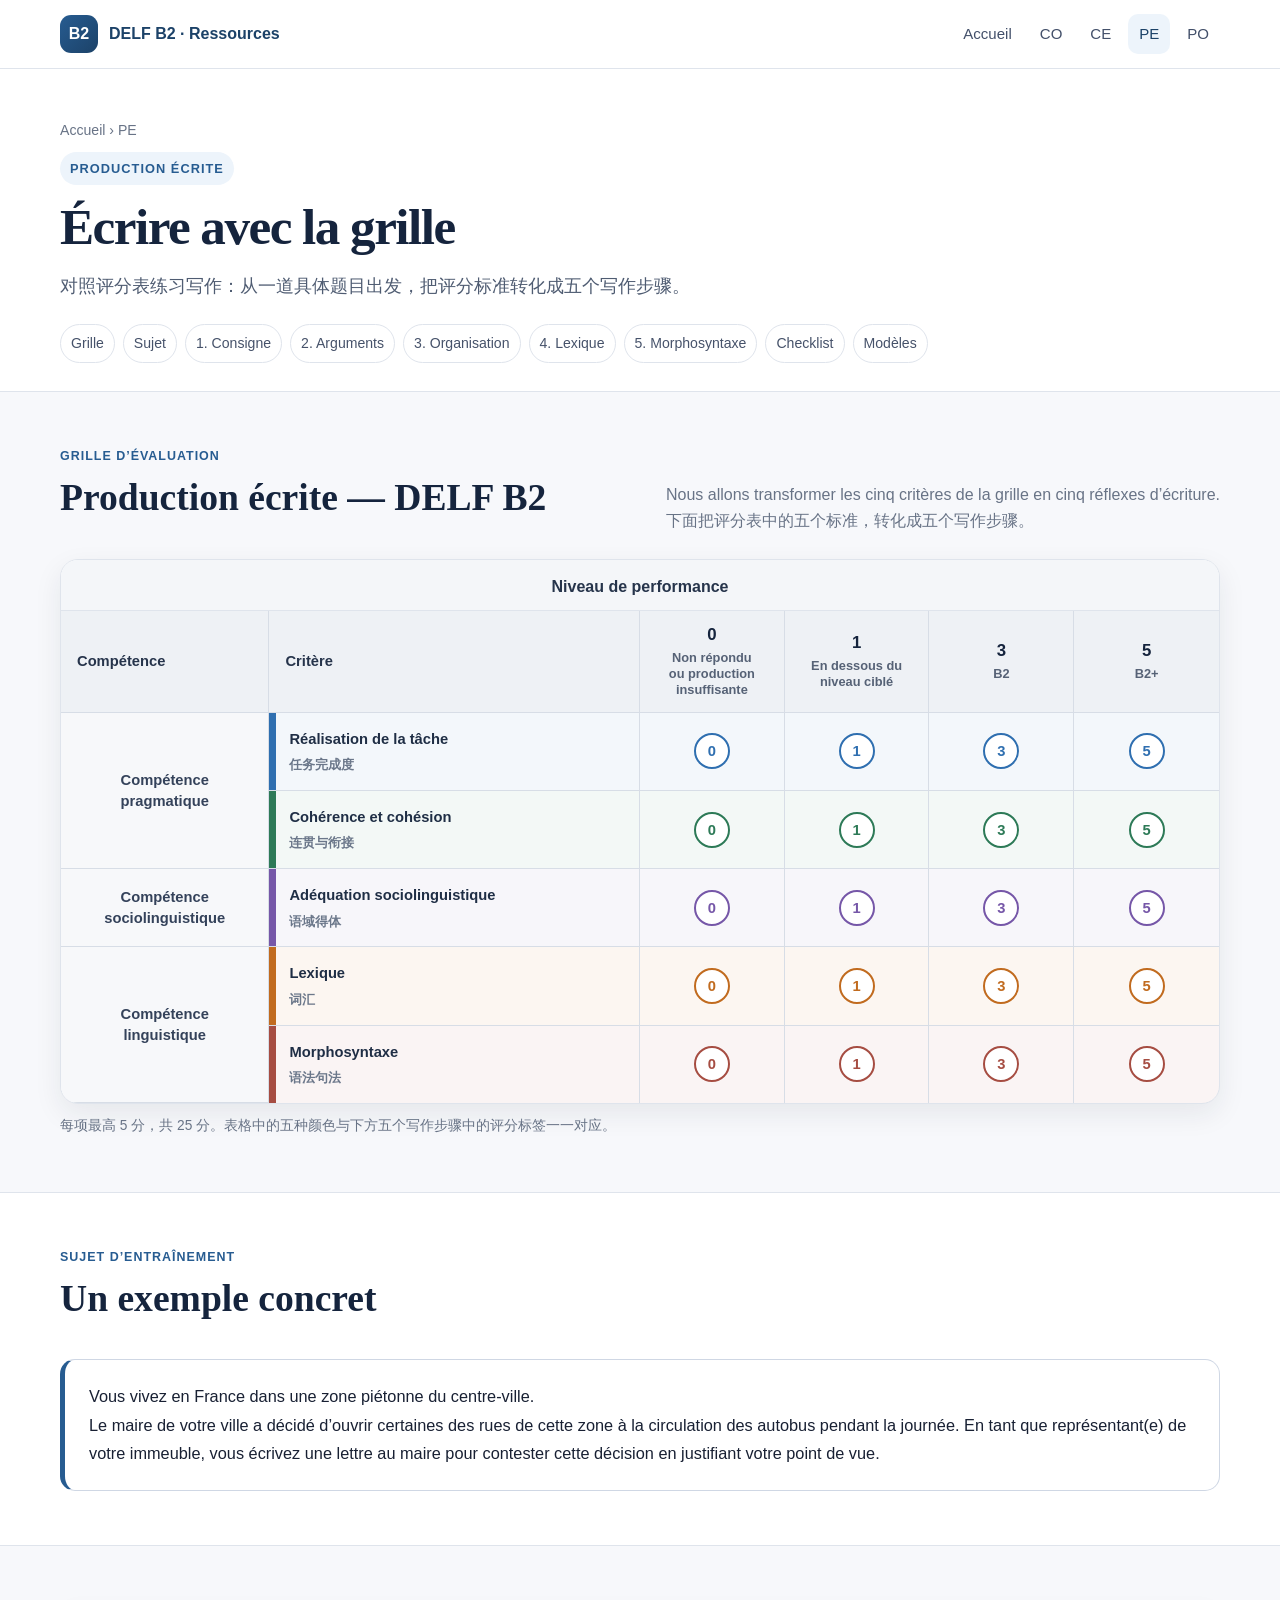
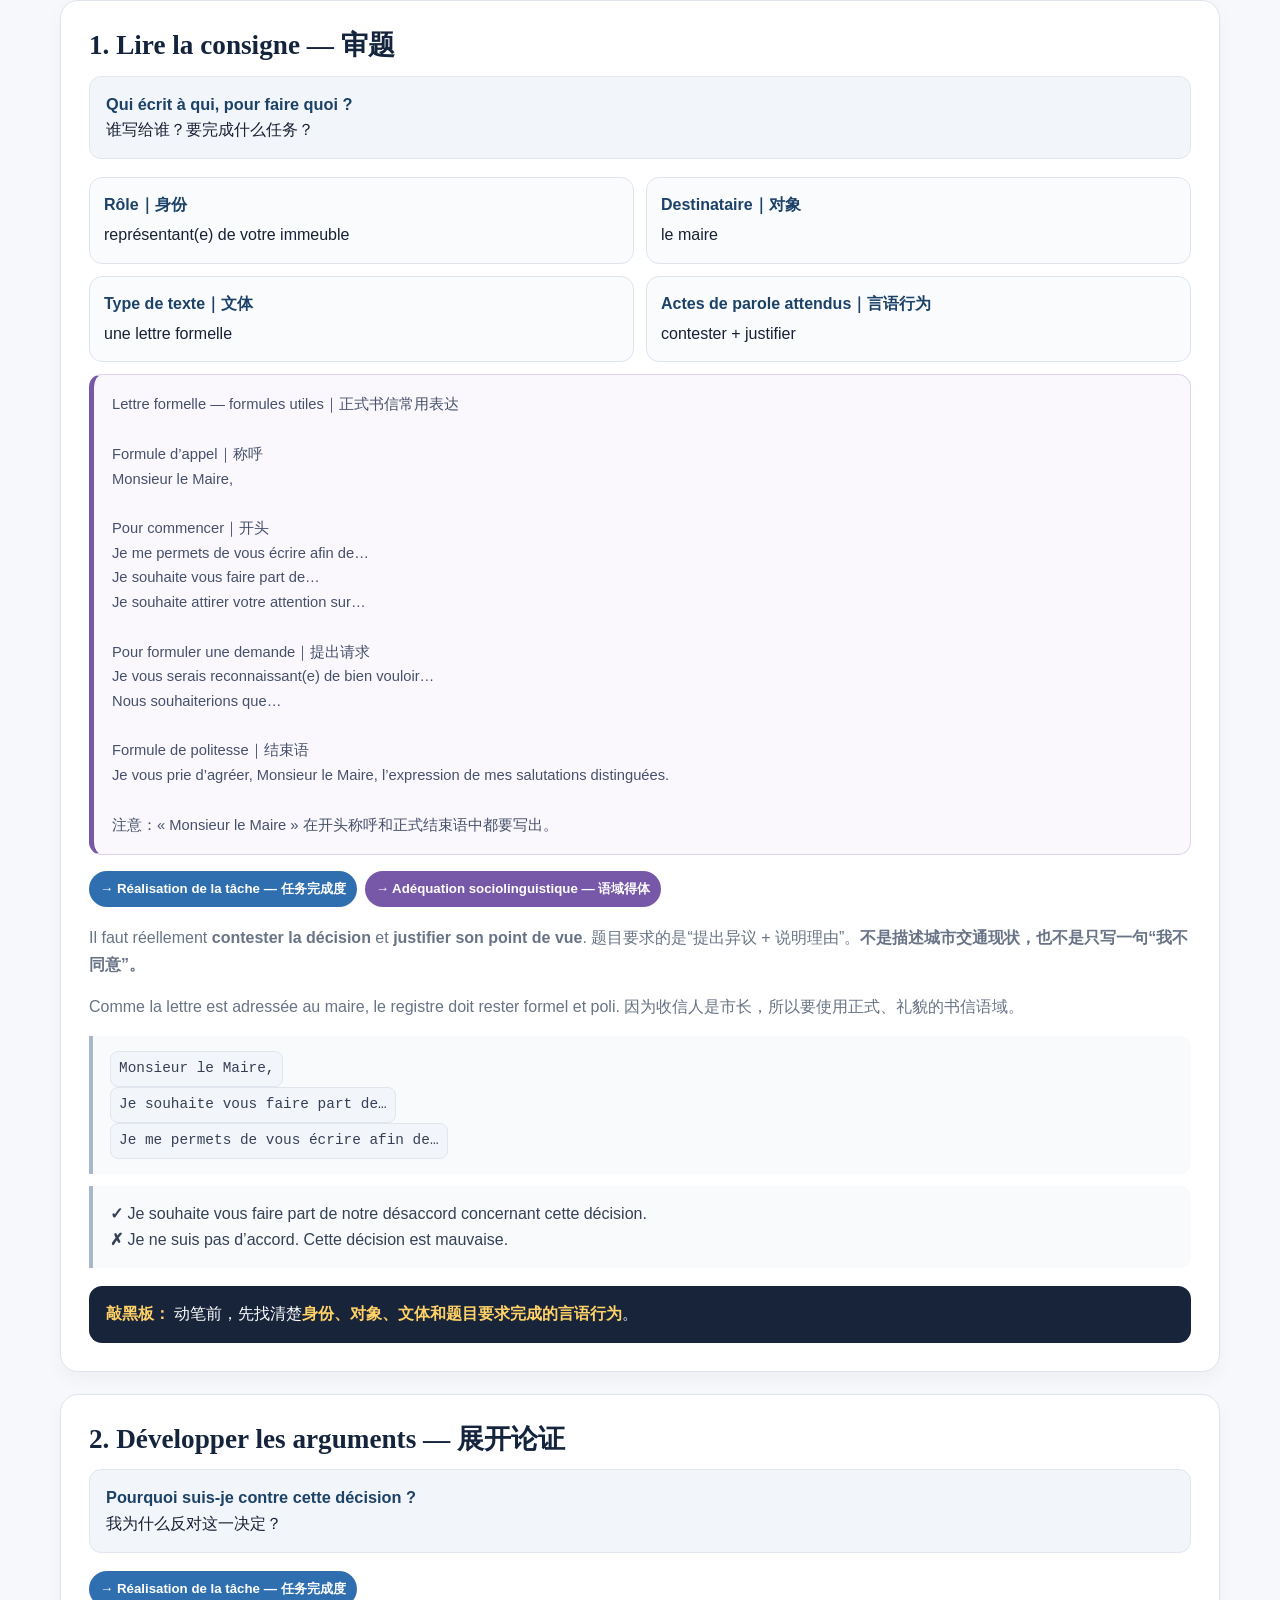
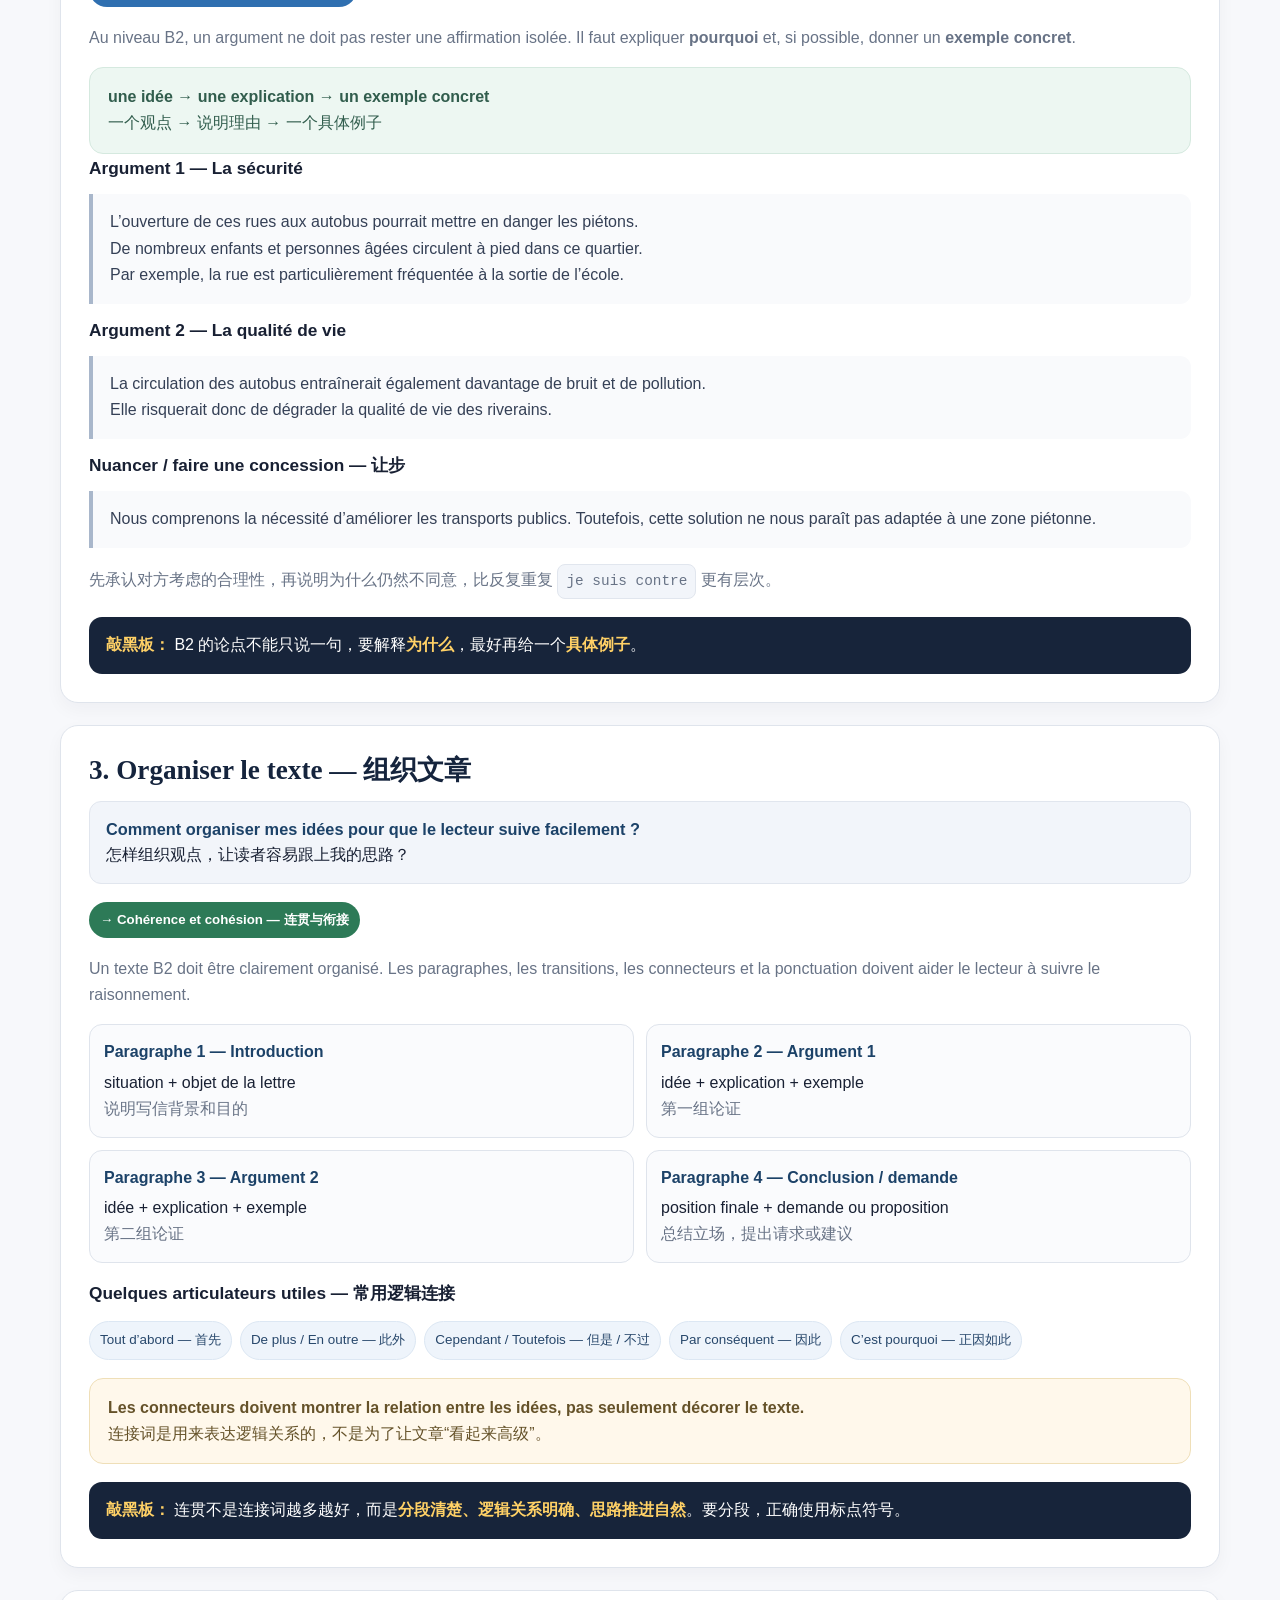
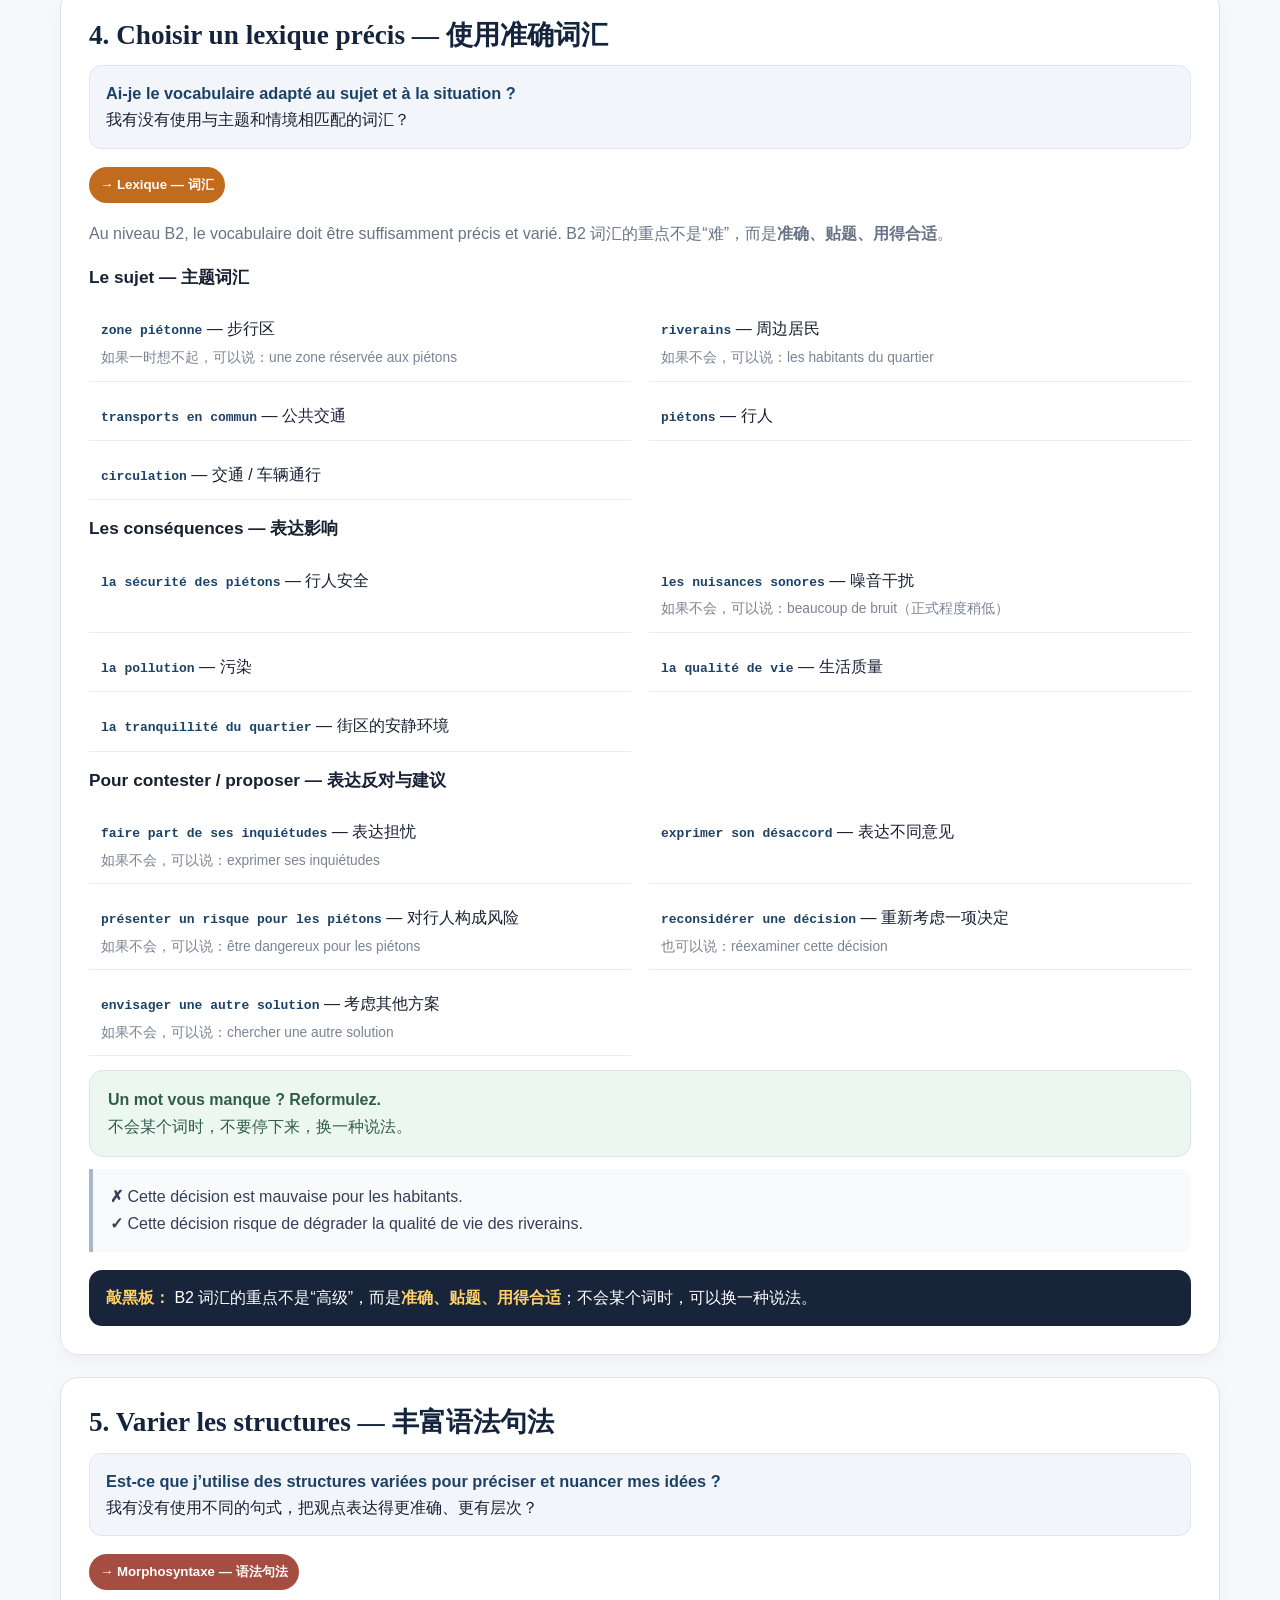
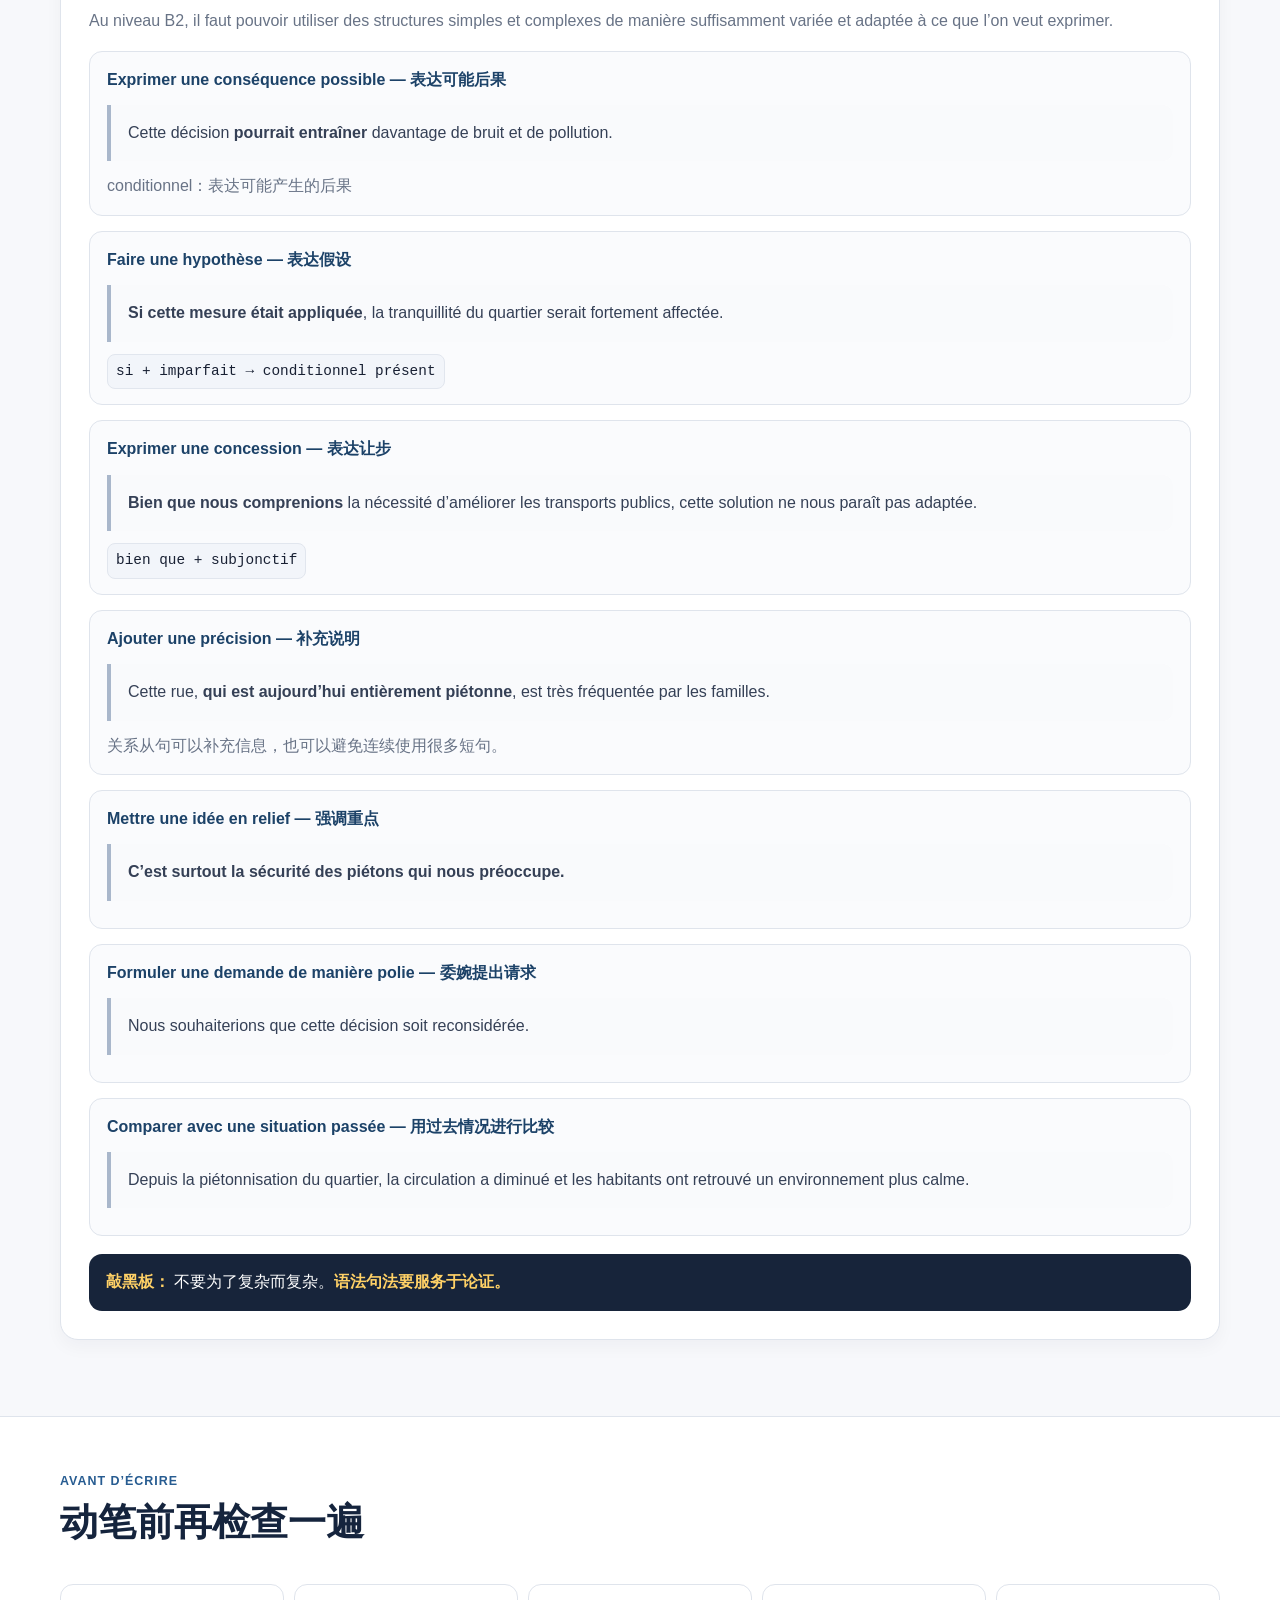
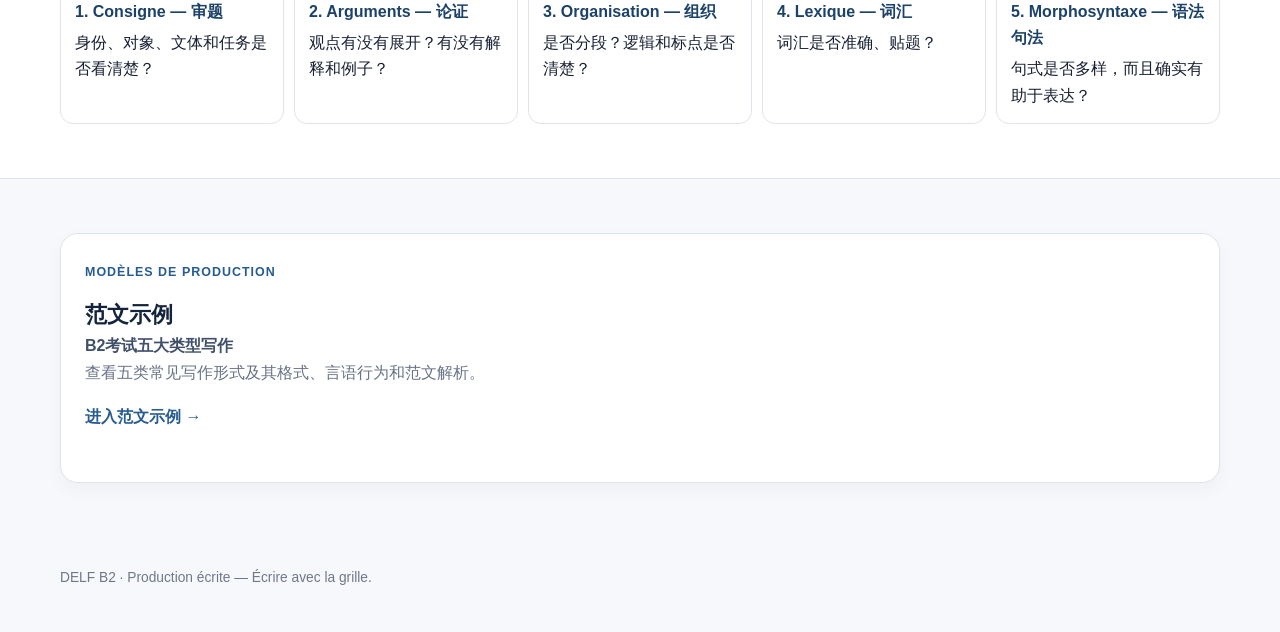
==== commit 326aa546: "Simplify PE models section to single entry" ====
--- a/pe/index.html
+++ b/pe/index.html
@@ -80,13 +80,17 @@
 
 <section class="section alt" id="check"><div class="container"><div class="section-intro"><div><div class="kicker">Avant d’écrire</div><h2>动笔前再检查一遍</h2></div></div><div class="checklist"><div class="check"><strong>1. Consigne — 审题</strong>身份、对象、文体和任务是否看清楚？</div><div class="check"><strong>2. Arguments — 论证</strong>观点有没有展开？有没有解释和例子？</div><div class="check"><strong>3. Organisation — 组织</strong>是否分段？逻辑和标点是否清楚？</div><div class="check"><strong>4. Lexique — 词汇</strong>词汇是否准确、贴题？</div><div class="check"><strong>5. Morphosyntaxe — 语法句法</strong>句式是否多样，而且确实有助于表达？</div></div></div></section>
 
-<section class="section" id="modeles"><div class="container"><div class="section-intro"><div><div class="kicker">Modèles de production</div><h2>范文示例</h2></div><p>先选择一种文体，再进入详细页面查看格式、言语行为和带标注范文。</p></div><div class="callout good"><strong>À distinguer｜先分清两个层级：</strong><br><strong>Type de texte</strong>：lettre formelle, courrier des lecteurs, forum, article, lettre ouverte…<br><strong>Actes de parole</strong>：contester, réagir, convaincre, proposer, demander, justifier…</div><div class="model-card-grid">
-<a class="model-card-link" href="modeles/lettre-formelle/"><span class="model-number">01</span><h2>Lettre formelle</h2><span class="model-cn">正式书信</span><p>Lettre au maire, au directeur, à un responsable…</p><span class="model-enter">Voir le modèle →</span></a>
-<a class="model-card-link" href="modeles/courrier-des-lecteurs/"><span class="model-number">02</span><h2>Courrier des lecteurs</h2><span class="model-cn">读者来信</span><p>Réagir à un article, un reportage, une décision ou un débat publié.</p><span class="model-enter">Voir le modèle →</span></a>
-<a class="model-card-link" href="modeles/forum/"><span class="model-number">03</span><h2>Contribution à un forum</h2><span class="model-cn">论坛发言</span><p>Participer à un débat en ligne et défendre son point de vue.</p><span class="model-enter">Voir le modèle →</span></a>
-<a class="model-card-link" href="modeles/article-opinion/"><span class="model-number">04</span><h2>Article d’opinion</h2><span class="model-cn">观点文章</span><p>Écrire pour un journal, un site, une association ou un établissement.</p><span class="model-enter">Voir le modèle →</span></a>
-<a class="model-card-link" href="modeles/lettre-ouverte/"><span class="model-number">05</span><h2>Lettre ouverte</h2><span class="model-cn">公开信</span><p>S’adresser publiquement à un destinataire identifié.</p><span class="model-enter">Voir le modèle →</span></a>
-</div></div></section>
+<section class="section" id="modeles">
+  <div class="container">
+    <a class="model-card-link" href="modeles/">
+      <span class="model-number">MODÈLES DE PRODUCTION</span>
+      <h2>范文示例</h2>
+      <span class="model-cn">B2考试五大类型写作</span>
+      <p>查看五类常见写作形式及其格式、言语行为和范文解析。</p>
+      <span class="model-enter">进入范文示例 →</span>
+    </a>
+  </div>
+</section>
 </main>
 <footer class="footer"><div class="container">DELF B2 · Production écrite — Écrire avec la grille.</div></footer>
 </body>
